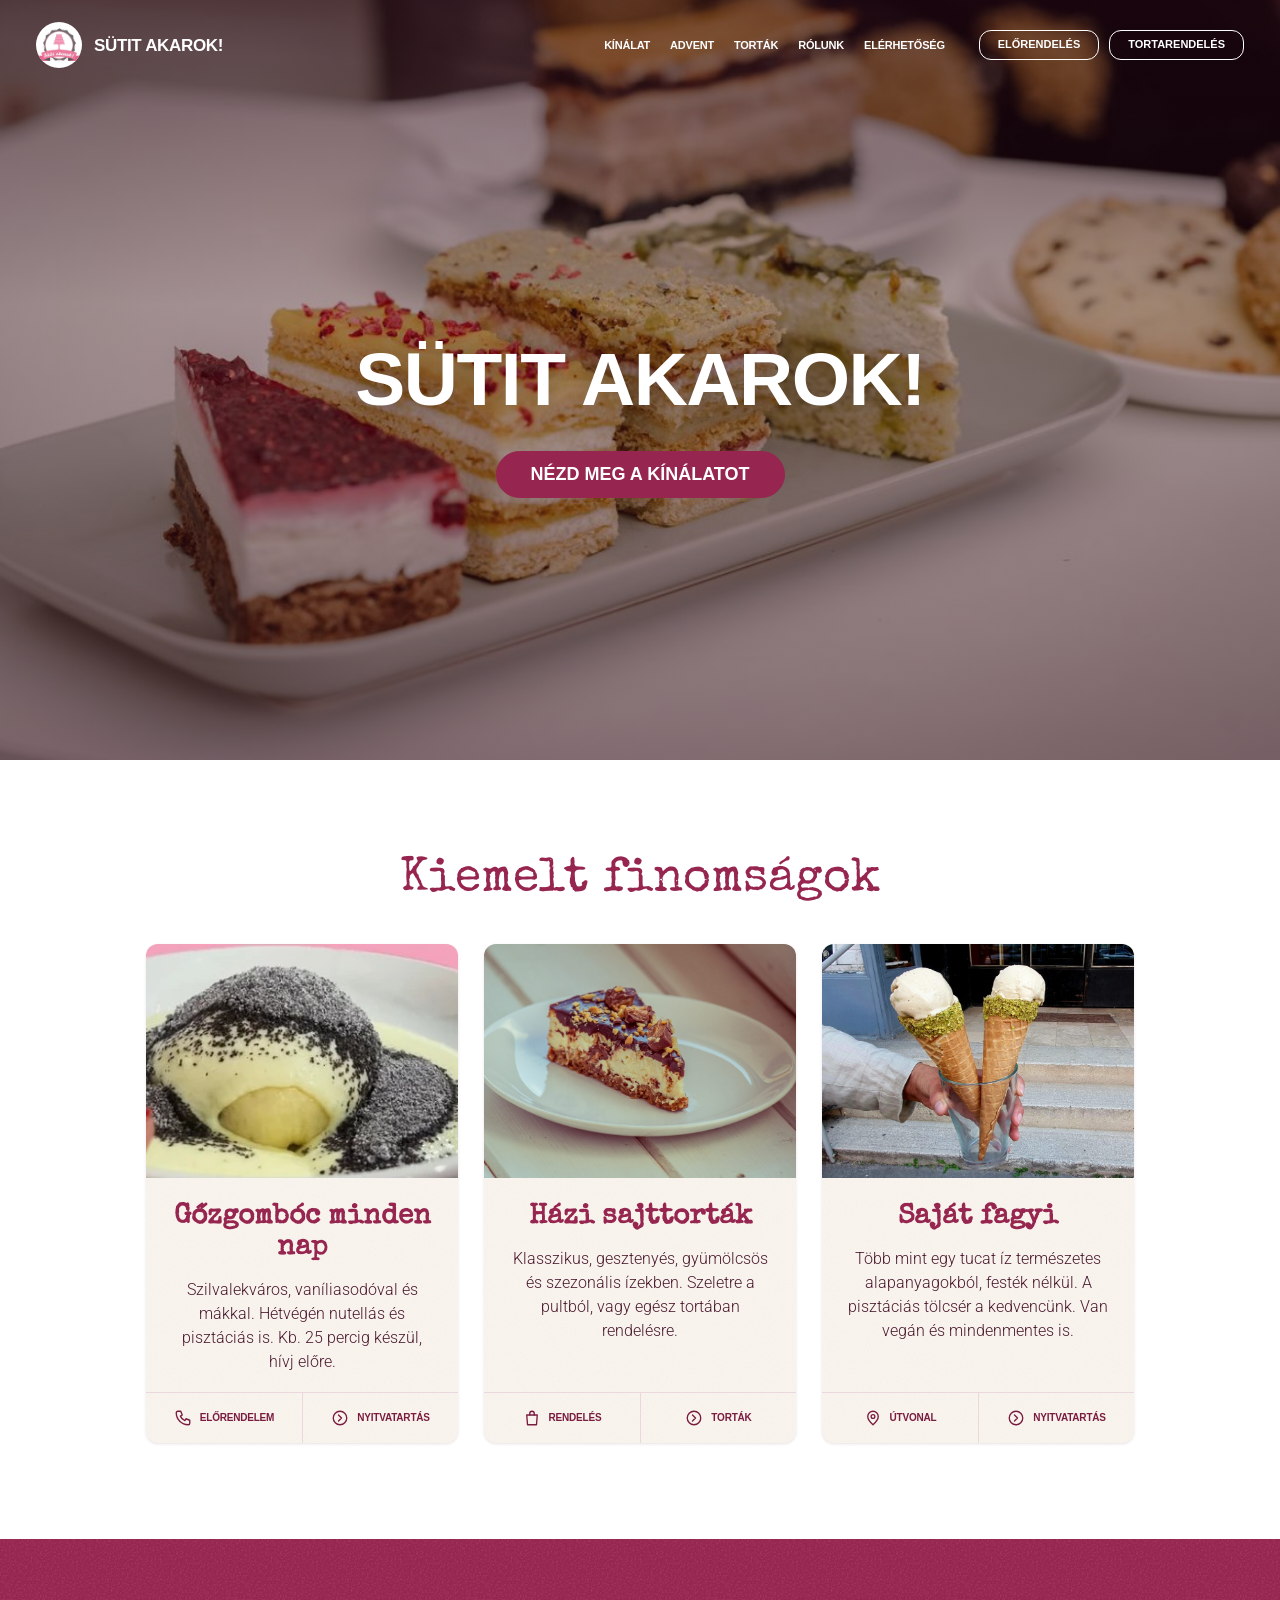
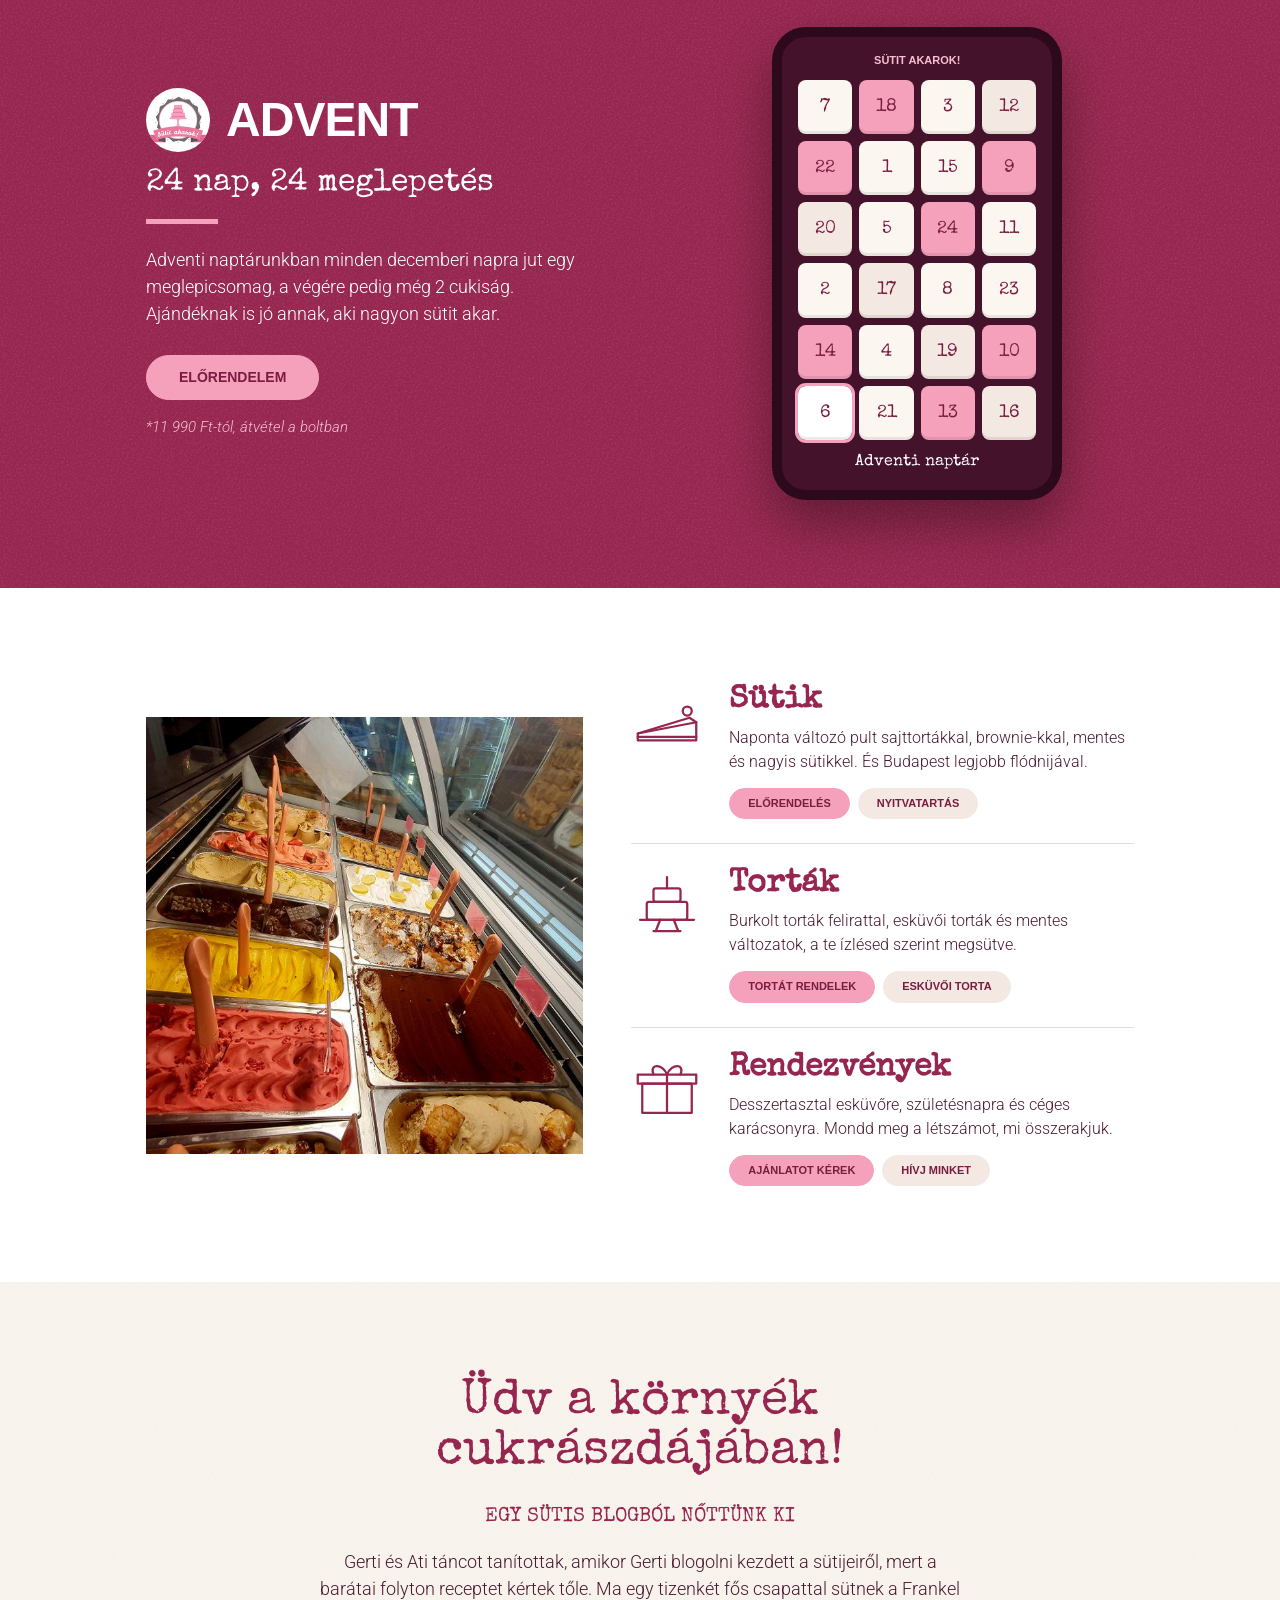
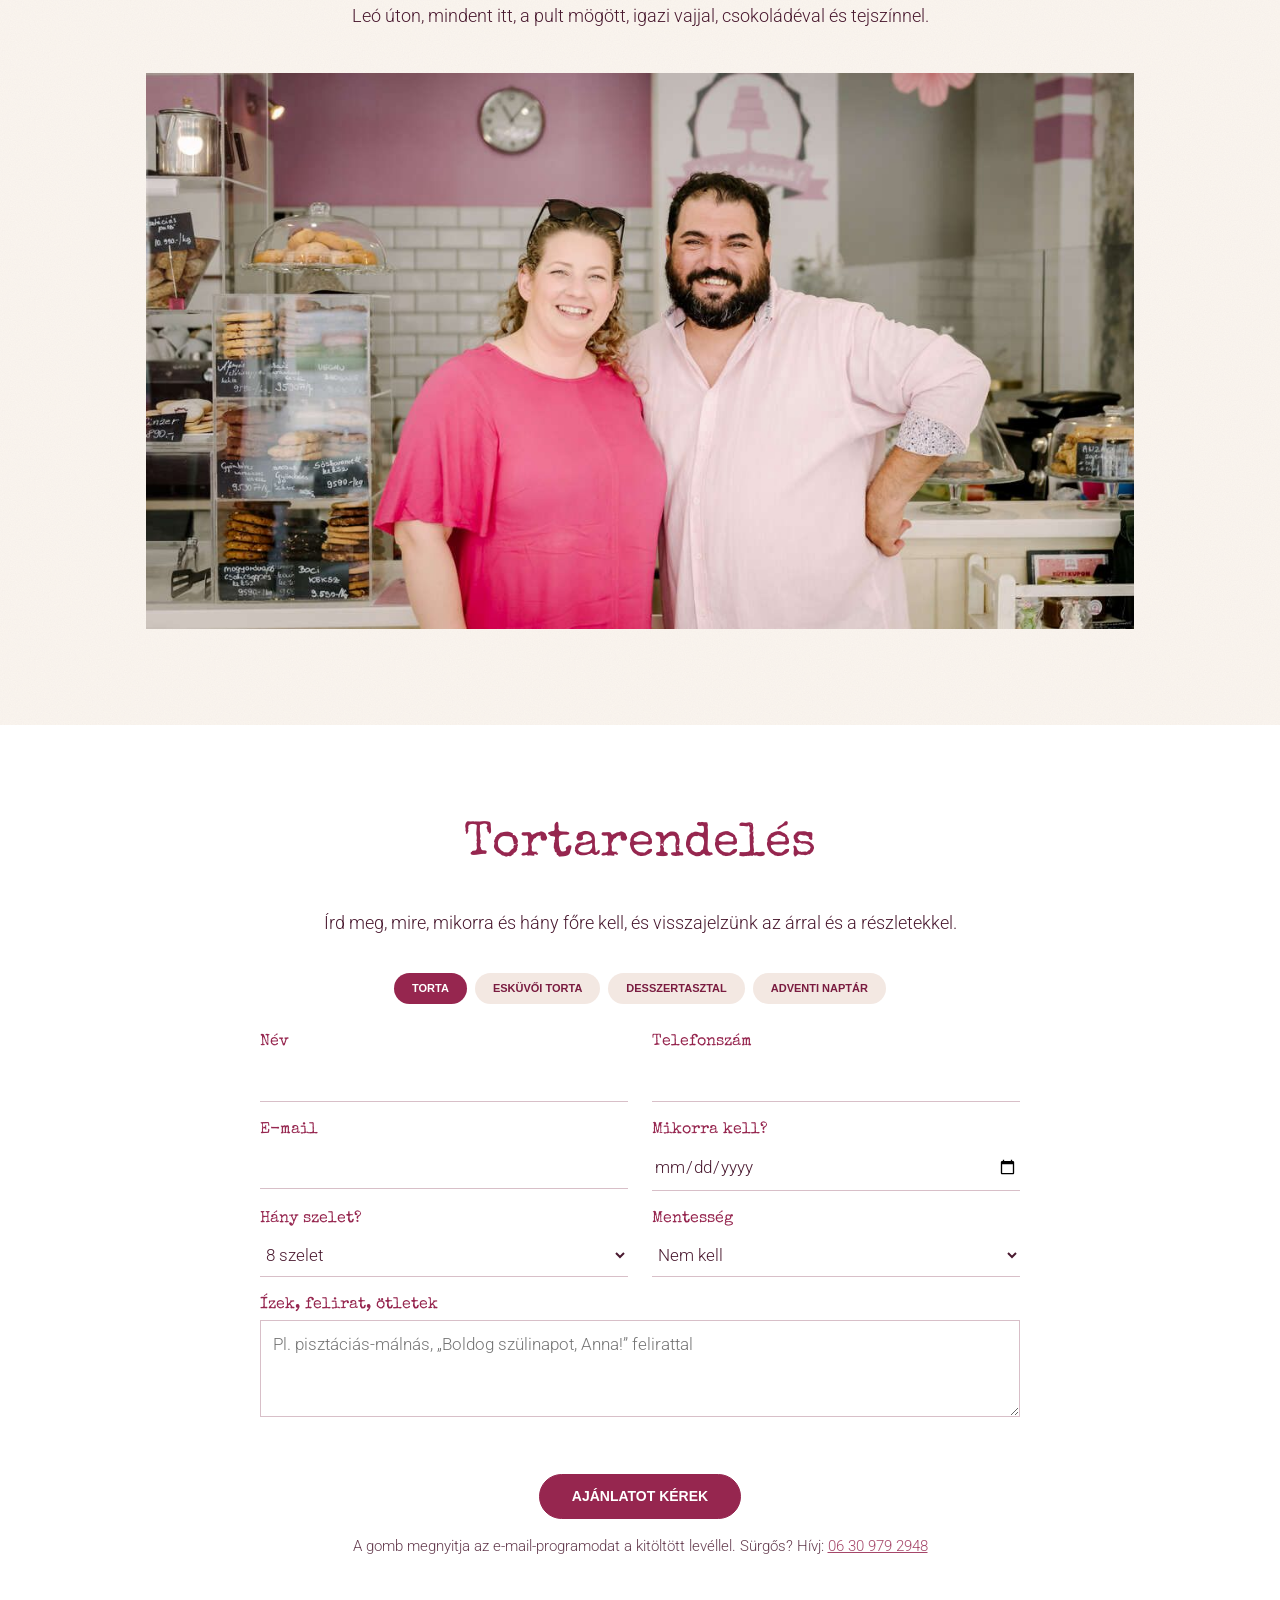
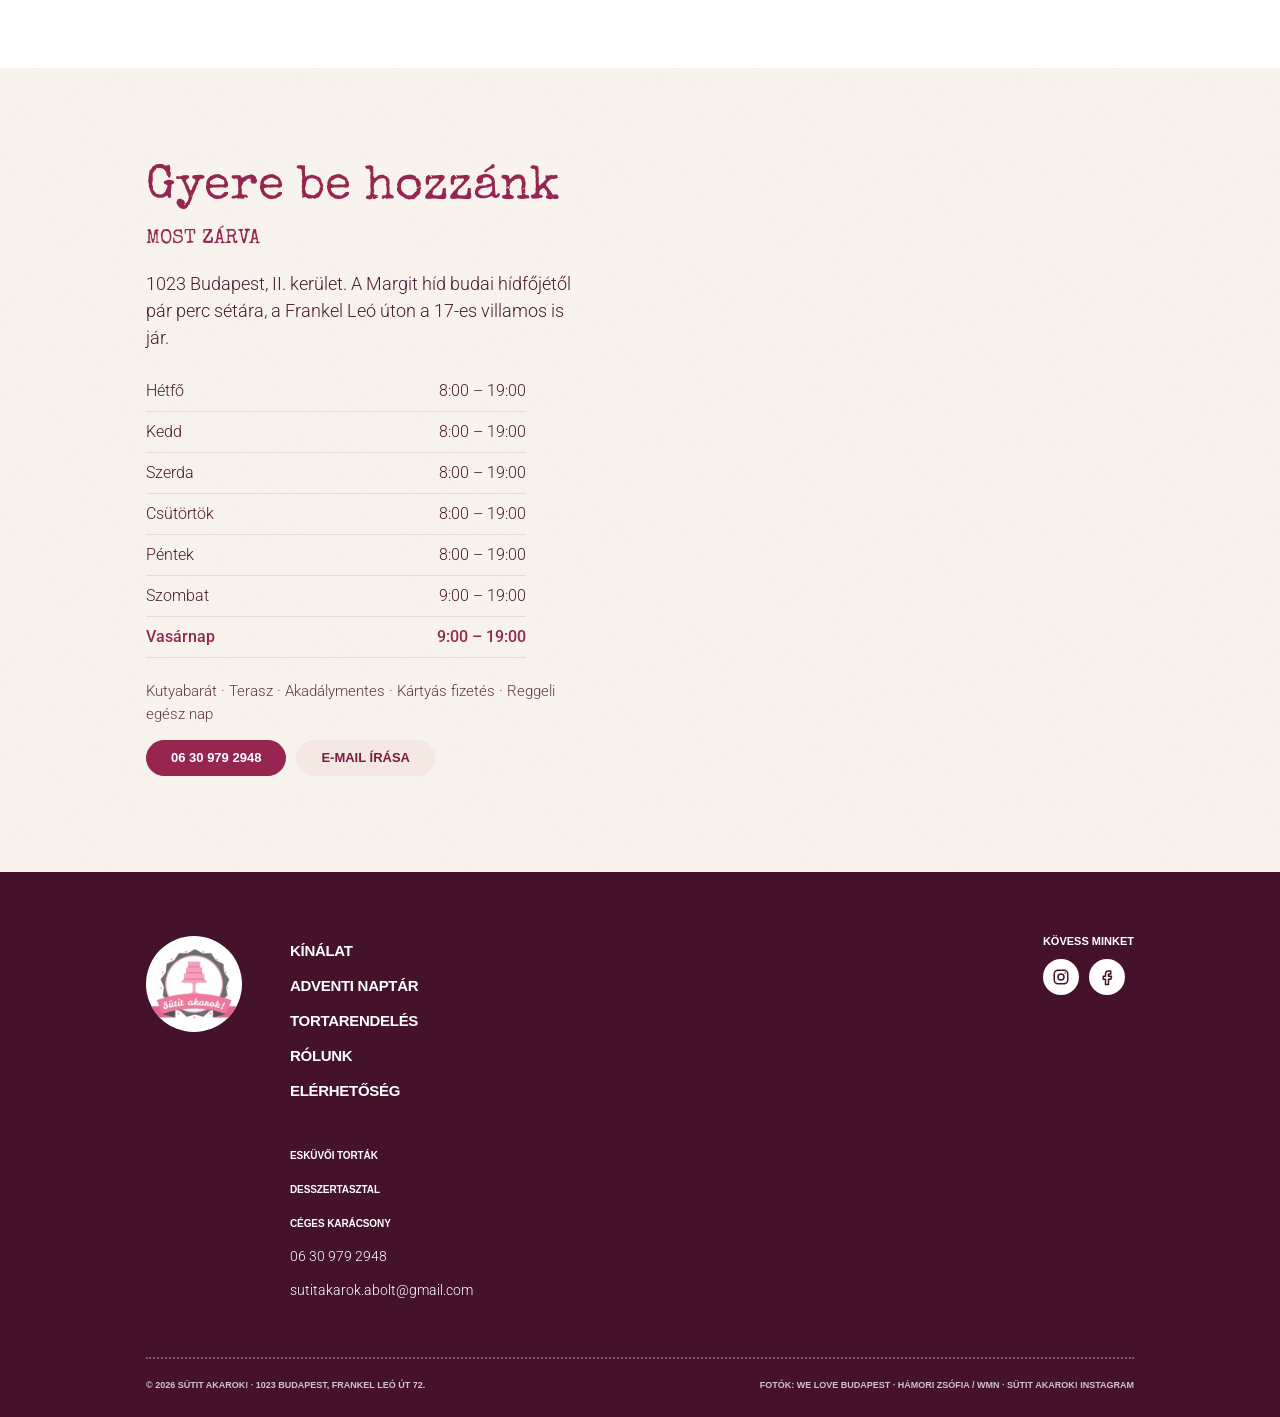
==== index.html @ f244bc08 "Sütit akarok! weboldal (statikus, egyoldalas) A parisbaguette.com felépítését követő oldal a Sütit a" ====
<!doctype html>
<html lang="hu">
<head>
  <meta charset="utf-8">
  <meta name="viewport" content="width=device-width, initial-scale=1">
  <title>Sütit akarok! – cukrászda és fagyizó a Frankel Leó úton</title>
  <meta name="description" content="Sajttorták, mentes sütik, brownietorták, gőzgombóc minden nap és Budapest legjobb flódnija. Cukrászda, fagyizó és tortarendelés Budapest II. kerületében, a Frankel Leó út 72. alatt.">
  <link rel="icon" href="img/logo-240.png">
  <link rel="preconnect" href="https://fonts.googleapis.com">
  <link rel="preconnect" href="https://fonts.gstatic.com" crossorigin>
  <!-- A referencia betűi: PB Signature Bold Display (zárt, ő/ű nélkül) → Syncopate Bold; Special Elite; Roboto 300 -->
  <link href="https://fonts.googleapis.com/css2?family=Roboto:wght@300;400;500&family=Special+Elite&family=Syncopate:wght@400;700&display=swap" rel="stylesheet">
  <link rel="stylesheet" href="styles.css">
  <script>document.documentElement.classList.add('js')</script>
</head>
<body>
  <a class="skip" href="#tartalom">Ugrás a tartalomra</a>

  <!-- FEJLÉC: átlátszó a hero fölött, görgetéskor rózsaszín -->
  <header class="hdr" id="hdr">
    <div class="hdr__in">
      <a class="hdr__brand" href="#" aria-label="Sütit akarok! – kezdőlap">
        <img src="img/logo-240.png" alt="" width="46" height="46">
        <span>Sütit akarok!</span>
      </a>
      <nav class="hdr__nav" id="nav" aria-label="Fő menü">
        <ul>
          <li><a href="#kinalat">Kínálat</a></li>
          <li><a href="#advent">Advent</a></li>
          <li><a href="#alkalmak">Torták</a></li>
          <li><a href="#rolunk">Rólunk</a></li>
          <li><a href="#info">Elérhetőség</a></li>
        </ul>
      </nav>
      <div class="hdr__cta">
        <a class="btn btn--hdr" href="tel:+36309792948">Előrendelés</a>
        <a class="btn btn--hdr" href="#rendeles">Tortarendelés</a>
      </div>
      <button class="hdr__burger" aria-expanded="false" aria-controls="nav" aria-label="Menü megnyitása">
        <span></span><span></span><span></span>
      </button>
    </div>
  </header>

  <main id="tartalom">
    <!-- HERO -->
    <section class="hero" aria-labelledby="hero-title">
      <img class="hero__img" src="img/foto/hero-sutik.jpg" alt="">
      <div class="hero__copy">
        <h1 id="hero-title">Sütit akarok!</h1>
        <a class="btn btn--rose btn--xl" href="#kinalat">Nézd meg a kínálatot</a>
      </div>
    </section>

    <!-- KIEMELT -->
    <section class="sec" id="kinalat" aria-labelledby="kiemelt-title">
      <div class="wrap">
        <h2 id="kiemelt-title" class="title reveal">Kiemelt finomságok</h2>
        <div class="cards">
          <article class="card reveal">
            <img src="img/ig/gozgomboc-makos.jpg" alt="Mákos gőzgombóc vaníliasodóban" loading="lazy">
            <div class="card__body">
              <h3>Gőzgombóc minden nap</h3>
              <p>Szilvalekváros, vaníliasodóval és mákkal. Hétvégén nutellás és pisztáciás is. Kb. 25 percig készül, hívj előre.</p>
            </div>
            <div class="card__act">
              <a href="tel:+36309792948"><svg viewBox="0 0 24 24" aria-hidden="true"><path d="M5 3h4l2 5-2.5 1.5a11 11 0 0 0 6 6L16 13l5 2v4a2 2 0 0 1-2 2A16 16 0 0 1 3 5a2 2 0 0 1 2-2"/></svg>Előrendelem</a>
              <a href="#info"><svg viewBox="0 0 24 24" aria-hidden="true"><circle cx="12" cy="12" r="9"/><path d="M10 8l4 4-4 4"/></svg>Nyitvatartás</a>
            </div>
          </article>
          <article class="card reveal">
            <img src="img/foto/sajttorta.jpg" alt="Csokoládés sajttorta szelet tányéron" loading="lazy">
            <div class="card__body">
              <h3>Házi sajttorták</h3>
              <p>Klasszikus, gesztenyés, gyümölcsös és szezonális ízekben. Szeletre a pultból, vagy egész tortában rendelésre.</p>
            </div>
            <div class="card__act">
              <a href="#rendeles" data-kind="Torta"><svg viewBox="0 0 24 24" aria-hidden="true"><path d="M5 8h14l-1 13H6L5 8z"/><path d="M9 8V6a3 3 0 0 1 6 0v2"/></svg>Rendelés</a>
              <a href="#alkalmak"><svg viewBox="0 0 24 24" aria-hidden="true"><circle cx="12" cy="12" r="9"/><path d="M10 8l4 4-4 4"/></svg>Torták</a>
            </div>
          </article>
          <article class="card reveal">
            <img src="img/foto/fagyi-pisztacia.jpg" alt="Két pisztáciás fagyi pisztáciával bevont tölcsérben" loading="lazy">
            <div class="card__body">
              <h3>Saját fagyi</h3>
              <p>Több mint egy tucat íz természetes alapanyagokból, festék nélkül. A pisztáciás tölcsér a kedvencünk. Van vegán és mindenmentes is.</p>
            </div>
            <div class="card__act">
              <a href="#info"><svg viewBox="0 0 24 24" aria-hidden="true"><path d="M12 21s-7-6.2-7-11a7 7 0 0 1 14 0c0 4.8-7 11-7 11z"/><circle cx="12" cy="10" r="2.5"/></svg>Útvonal</a>
              <a href="#info"><svg viewBox="0 0 24 24" aria-hidden="true"><circle cx="12" cy="12" r="9"/><path d="M10 8l4 4-4 4"/></svg>Nyitvatartás</a>
            </div>
          </article>
        </div>
      </div>
    </section>

    <!-- ADVENT SÁV (a referencia „Rewards” sávjának mintájára) -->
    <section class="band" id="advent" aria-labelledby="advent-title">
      <div class="wrap band__in">
        <div class="band__copy reveal">
          <div class="band__head">
            <img src="img/logo-240.png" alt="" width="64" height="64">
            <h2 id="advent-title">Advent</h2>
          </div>
          <p class="band__sub">24 nap, 24 meglepetés</p>
          <span class="band__bar" aria-hidden="true"></span>
          <p>Adventi naptárunkban minden decemberi napra jut egy meglepicsomag, a végére pedig még 2 cukiság. Ajándéknak is jó annak, aki nagyon sütit akar.</p>
          <a class="btn btn--pink btn--lg" href="#rendeles" data-kind="Adventi naptár">Előrendelem</a>
          <p class="band__fine">*11 990 Ft-tól, átvétel a boltban</p>
          <!-- TODO: rendelési határidő és pontos árak a partnertől -->
        </div>
        <div class="cal reveal" aria-hidden="true">
          <div class="cal__top">Sütit akarok!</div>
          <div class="cal__grid" id="cal-grid"></div>
          <div class="cal__foot">Adventi naptár</div>
        </div>
      </div>
    </section>

    <!-- KATEGÓRIÁK (fotó + 3 sor, a referencia „Bakery / Cakes / Catering” blokkja szerint) -->
    <section class="sec" id="alkalmak" aria-label="Kategóriák">
      <div class="wrap browse">
        <img class="browse__img reveal" src="img/foto/fagyipult.jpg" alt="A Sütit akarok! fagyispultja színes fagyikkal" loading="lazy">
        <div class="browse__list">
          <article class="row reveal">
            <svg class="row__ico" viewBox="0 0 64 64" aria-hidden="true"><path d="M6 44 L52 30 L58 34 L58 50 L6 50 Z"/><path d="M6 44 L58 34"/><path d="M6 47 H58"/><circle cx="50" cy="24" r="4"/></svg>
            <div>
              <h3>Sütik</h3>
              <p>Naponta változó pult sajttortákkal, brownie-kkal, mentes és nagyis sütikkel. És Budapest legjobb flódnijával.</p>
              <div class="row__btns">
                <a class="btn btn--pink btn--sm" href="tel:+36309792948">Előrendelés</a>
                <a class="btn btn--cream btn--sm" href="#info">Nyitvatartás</a>
              </div>
            </div>
          </article>
          <article class="row reveal">
            <svg class="row__ico" viewBox="0 0 64 64" aria-hidden="true"><rect x="14" y="30" width="36" height="16" rx="2"/><rect x="20" y="18" width="24" height="12" rx="2"/><path d="M32 8 v10"/><path d="M8 46 H56"/><path d="M26 46 L22 56 M38 46 L42 56 M20 56 H44"/></svg>
            <div>
              <h3>Torták</h3>
              <p>Burkolt torták felirattal, esküvői torták és mentes változatok, a te ízlésed szerint megsütve.</p>
              <div class="row__btns">
                <a class="btn btn--pink btn--sm" href="#rendeles" data-kind="Torta">Tortát rendelek</a>
                <a class="btn btn--cream btn--sm" href="#rendeles" data-kind="Esküvői torta">Esküvői torta</a>
              </div>
            </div>
          </article>
          <article class="row reveal">
            <svg class="row__ico" viewBox="0 0 64 64" aria-hidden="true"><path d="M10 28 H54 V54 H10 Z"/><path d="M6 20 H58 V28 H6 Z"/><path d="M32 20 V54"/><path d="M32 20 c-4-10-16-10-12 0 M32 20 c4-10 16-10 12 0"/></svg>
            <div>
              <h3>Rendezvények</h3>
              <p>Desszertasztal esküvőre, születésnapra és céges karácsonyra. Mondd meg a létszámot, mi összerakjuk.</p>
              <div class="row__btns">
                <a class="btn btn--pink btn--sm" href="#rendeles" data-kind="Desszertasztal">Ajánlatot kérek</a>
                <a class="btn btn--cream btn--sm" href="tel:+36309792948">Hívj minket</a>
              </div>
            </div>
          </article>
        </div>
      </div>
    </section>

    <!-- ÜDVÖZLŐ -->
    <section class="sec sec--paper" id="rolunk" aria-labelledby="rolunk-title">
      <div class="wrap center reveal">
        <h2 id="rolunk-title" class="title title--xl">Üdv a környék<br>cukrászdájában!</h2>
        <p class="sub">Egy sütis blogból nőttünk ki</p>
        <p class="lead">Gerti és Ati táncot tanítottak, amikor Gerti blogolni kezdett a sütijeiről, mert a barátai folyton receptet kértek tőle. Ma egy tizenkét fős csapattal sütnek a Frankel Leó úton, mindent itt, a pult mögött, igazi vajjal, csokoládéval és tejszínnel.</p>
      </div>
      <div class="wrap reveal">
        <img class="welcome__img" src="img/foto/gerti-ati-bolt.jpg" alt="Gerti és Ati a Sütit akarok! pultja előtt" loading="lazy">
      </div>
    </section>

    <!-- TORTARENDELÉS -->
    <section class="sec" id="rendeles" aria-labelledby="rendeles-title">
      <div class="wrap wrap--form">
        <div class="center reveal">
          <h2 id="rendeles-title" class="title">Tortarendelés</h2>
          <p class="lead">Írd meg, mire, mikorra és hány főre kell, és visszajelzünk az árral és a részletekkel.</p>
        </div>
        <form class="form reveal" id="order-form" novalidate>
          <fieldset class="kind">
            <legend class="sr">Mit szeretnél rendelni?</legend>
            <label><input type="radio" name="tipus" value="Torta" checked><span>Torta</span></label>
            <label><input type="radio" name="tipus" value="Esküvői torta"><span>Esküvői torta</span></label>
            <label><input type="radio" name="tipus" value="Desszertasztal"><span>Desszertasztal</span></label>
            <label><input type="radio" name="tipus" value="Adventi naptár"><span>Adventi naptár</span></label>
          </fieldset>
          <div class="grid2">
            <label class="field"><span>Név</span><input name="nev" autocomplete="name" required></label>
            <label class="field"><span>Telefonszám</span><input name="telefon" type="tel" autocomplete="tel" required></label>
            <label class="field"><span>E-mail</span><input name="email" type="email" autocomplete="email"></label>
            <label class="field"><span>Mikorra kell?</span><input name="datum" type="date" id="f-date" required></label>
            <label class="field"><span id="f-qty-label">Mennyiség</span><select name="mennyiseg" id="f-qty"></select></label>
            <label class="field"><span>Mentesség</span>
              <select name="mentes"><option>Nem kell</option><option>Gluténmentes</option><option>Laktózmentes</option><option>Vegán</option><option>Cukormentes</option></select>
            </label>
          </div>
          <label class="field"><span>Ízek, felirat, ötletek</span><textarea name="uzenet" rows="3" placeholder="Pl. pisztáciás-málnás, „Boldog szülinapot, Anna!” felirattal"></textarea></label>
          <p class="form__err" id="form-err" role="alert"></p>
          <div class="center">
            <button class="btn btn--rose btn--lg" type="submit">Ajánlatot kérek</button>
            <p class="fine">A gomb megnyitja az e-mail-programodat a kitöltött levéllel. Sürgős? Hívj: <a href="tel:+36309792948">06 30 979 2948</a></p>
          </div>
          <!-- TODO: backend/űrlapszolgáltatás; rendelési határidő (most 3 nap) egyeztetése -->
        </form>
      </div>
    </section>

    <!-- ELÉRHETŐSÉG -->
    <section class="sec sec--paper" id="info" aria-labelledby="info-title">
      <div class="wrap info">
        <div class="reveal">
          <h2 id="info-title" class="title title--left">Gyere be hozzánk</h2>
          <p class="sub sub--left" id="open-now">Frankel Leó út 72.</p>
          <p>1023 Budapest, II. kerület. A Margit híd budai hídfőjétől pár perc sétára, a Frankel Leó úton a 17-es villamos is jár.</p>
          <table class="hours" id="hours" aria-label="Nyitvatartás"></table>
          <!-- TODO: nyitvatartás egyeztetése a partnerrel -->
          <p class="tags">Kutyabarát · Terasz · Akadálymentes · Kártyás fizetés · Reggeli egész nap</p>
          <div class="info__btns">
            <a class="btn btn--rose" href="tel:+36309792948">06 30 979 2948</a>
            <a class="btn btn--cream" href="mailto:sutitakarok.abolt@gmail.com">E-mail írása</a>
          </div>
        </div>
        <div class="map reveal">
          <iframe title="Térkép: Sütit akarok!, 1023 Budapest, Frankel Leó út 72." loading="lazy" referrerpolicy="no-referrer-when-downgrade"
            src="https://maps.google.com/maps?q=Budapest%2C%20Frankel%20Le%C3%B3%20%C3%BAt%2072&z=16&output=embed"></iframe>
        </div>
      </div>
    </section>
  </main>

  <!-- LÁBLÉC -->
  <footer class="ftr">
    <div class="wrap ftr__in">
      <a class="ftr__logo" href="#" aria-label="Vissza az oldal tetejére"><img src="img/logo-240.png" alt="" width="96" height="96"></a>
      <div class="ftr__cols">
        <ul class="ftr__main">
          <li><a href="#kinalat">Kínálat</a></li>
          <li><a href="#advent">Adventi naptár</a></li>
          <li><a href="#rendeles">Tortarendelés</a></li>
          <li><a href="#rolunk">Rólunk</a></li>
          <li><a href="#info">Elérhetőség</a></li>
        </ul>
        <ul class="ftr__small">
          <li><a href="#alkalmak">Esküvői torták</a></li>
          <li><a href="#alkalmak">Desszertasztal</a></li>
          <li><a href="#alkalmak">Céges karácsony</a></li>
          <li><a href="tel:+36309792948">06 30 979 2948</a></li>
          <li><a href="mailto:sutitakarok.abolt@gmail.com">sutitakarok.abolt@gmail.com</a></li>
        </ul>
      </div>
      <div class="ftr__social">
        <p>Kövess minket</p>
        <a href="https://www.instagram.com/sutitakarok/" target="_blank" rel="noopener" aria-label="Instagram">
          <svg viewBox="0 0 24 24" aria-hidden="true"><rect x="3" y="3" width="18" height="18" rx="5"/><circle cx="12" cy="12" r="4"/><circle cx="17.5" cy="6.5" r="1" class="dot"/></svg>
        </a>
        <a href="https://www.facebook.com/sutitakarokblog/" target="_blank" rel="noopener" aria-label="Facebook">
          <svg viewBox="0 0 24 24" aria-hidden="true"><path d="M14 8h3V4h-3a4 4 0 0 0-4 4v3H7v4h3v7h4v-7h3l1-4h-4V8z"/></svg>
        </a>
      </div>
    </div>
    <div class="wrap ftr__legal">
      <p>© <span id="year"></span> Sütit akarok! · 1023 Budapest, Frankel Leó út 72.</p>
      <p>Fotók: We Love Budapest · Hámori Zsófia / WMN · Sütit akarok! Instagram</p>
      <!-- TODO: a sajtófotók (We Love Budapest, WMN) használatához engedély kell, vagy cseréljük a bolt saját fotóira -->
    </div>
  </footer>

  <script src="app.js"></script>
</body>
</html>
---- styles.css ----
/* Sütit akarok! – v3, a parisbaguette.com felépítésére és betűire hangolva.
   Betűk: Syncopate Bold (a PB Signature Bold Display szabad megfelelője, van ő/ű),
          Special Elite (a referencia írógépes címbetűje), Roboto 300 (szövegtörzs).
   Színek: a referencia sötétkékje helyett málnarózsa, a sárga gombjai helyett logó-rózsaszín. */
:root {
  --rose: #96264f;      /* szerkezeti szín (PB: #001871) */
  --rose-d: #7a1c40;
  --wine: #45122c;      /* lábléc (PB: #0E1144) */
  --pink: #f5a1bb;      /* fő gomb (PB: sárga #FFC600) */
  --pink-l: #f9bfd0;
  --cream: #f3e8e2;     /* másodlagos gomb (PB: #EFE7E0) */
  --paper: #fbf6f0;     /* papír háttér (PB: #FFFAF3) */
  --ink: #4a1a30;       /* szöveg (PB: a sötétkék szöveg) */
  --line: #ead8de;
  --white: #fff;

  --f-disp: "Syncopate", "Arial Black", sans-serif;
  --f-type: "Special Elite", "Courier New", monospace;
  --f-body: "Roboto", "Helvetica Neue", Arial, sans-serif;

  --wrap: 988px;        /* a referencia tartalomszélessége */

  /* papír- és „grunge” textúra SVG-zajból */
  --tex-paper: url("data:image/svg+xml,%3Csvg xmlns='http://www.w3.org/2000/svg' width='180' height='180'%3E%3Cfilter id='n'%3E%3CfeTurbulence type='fractalNoise' baseFrequency='.85' numOctaves='2' stitchTiles='stitch'/%3E%3CfeColorMatrix values='0 0 0 0 .42 0 0 0 0 .32 0 0 0 0 .25 0 0 0 .07 0'/%3E%3C/filter%3E%3Crect width='100%25' height='100%25' filter='url(%23n)'/%3E%3C/svg%3E");
  --tex-grunge: url("data:image/svg+xml,%3Csvg xmlns='http://www.w3.org/2000/svg' width='240' height='240'%3E%3Cfilter id='g'%3E%3CfeTurbulence type='fractalNoise' baseFrequency='.55' numOctaves='3' stitchTiles='stitch'/%3E%3CfeColorMatrix values='0 0 0 0 1 0 0 0 0 1 0 0 0 0 1 0 0 0 -2.2 1.25'/%3E%3C/filter%3E%3Crect width='100%25' height='100%25' filter='url(%23g)' opacity='.09'/%3E%3C/svg%3E");
}

*, *::before, *::after { box-sizing: border-box; }
html { scroll-behavior: smooth; scroll-padding-top: 72px; }
body { margin: 0; background: var(--white); color: var(--ink); font: 300 18px/1.5 var(--f-body); -webkit-font-smoothing: antialiased; }
img { display: block; max-width: 100%; }
a { color: var(--rose); }
h1, h2, h3 { margin: 0; font-weight: 400; }
p { margin: 0 0 1em; }
:focus-visible { outline: 3px solid var(--pink); outline-offset: 3px; }
.sr { position: absolute; width: 1px; height: 1px; overflow: hidden; clip: rect(0 0 0 0); white-space: nowrap; }
.skip { position: absolute; left: -999px; top: 8px; z-index: 99; background: var(--rose); color: #fff; padding: 8px 14px; }
.skip:focus { left: 8px; }
.wrap { width: min(100% - 32px, var(--wrap)); margin-inline: auto; }
.wrap--form { max-width: 760px; }
.center { text-align: center; }

/* ---------- Gombok: kerek, Syncopate, 25px sugár ---------- */
.btn {
  display: inline-flex; align-items: center; justify-content: center; gap: 8px;
  font: 700 13px/1.2 var(--f-disp); text-transform: uppercase; letter-spacing: 0;
  text-decoration: none; text-align: center;
  padding: 9px 24px; border-radius: 25px; border: 1px solid transparent; cursor: pointer;
  transition: background-color .2s ease, color .2s ease, border-color .2s ease;
}
.btn--sm { font-size: 11px; padding: 8px 18px; }
.btn--lg { font-size: 14px; padding: 13px 32px; }
.btn--xl { font-size: 18px; padding: 12px 34px; }
.btn--rose { background: var(--rose); color: var(--white); border-color: var(--rose); }
.btn--rose:hover { background: var(--rose-d); border-color: var(--rose-d); }
.btn--pink { background: var(--pink); color: var(--rose-d); border-color: var(--pink); }
.btn--pink:hover { background: var(--pink-l); }
.btn--cream { background: var(--cream); color: var(--rose-d); border-color: var(--cream); }
.btn--cream:hover { background: #ead9d0; }
/* fejléc-gomb: fehér körvonal a fotó fölött, rózsaszín kitöltés görgetés után */
.btn--hdr { font-size: 11px; padding: 7px 18px; border-radius: 12px; color: var(--white); border-color: var(--white); background: transparent; }
.btn--hdr:hover { background: rgb(255 255 255 / .15); }
.hdr.is-solid .btn--hdr { background: var(--pink); border-color: var(--pink); color: var(--rose-d); }

/* ---------- Címek ---------- */
.title { font: 400 48px/1 var(--f-type); color: var(--rose); text-align: center; margin-bottom: 40px; }
.title--xl { font-size: 50px; margin-bottom: 26px; }
.title--left { text-align: left; margin-bottom: 14px; }
.sub { font: 400 20px/1.3 var(--f-type); text-transform: uppercase; color: var(--rose); margin-bottom: 18px; }
.sub--left { text-align: left; }
.lead { max-width: 640px; margin-inline: auto; }
.fine { font-size: 15px; margin-top: 16px; opacity: .85; }

/* ---------- Fejléc ---------- */
.hdr { position: fixed; inset: 0 0 auto; z-index: 30; padding: 22px 0; transition: background-color .3s ease, padding .3s ease, box-shadow .3s ease; }
.hdr.is-solid, .hdr.is-open { background: var(--rose); padding: 12px 0; box-shadow: 0 2px 12px rgb(0 0 0 / .18); }
.hdr__in { display: flex; align-items: center; gap: 24px; padding: 0 clamp(16px, 3vw, 36px); }
.hdr__brand { display: flex; align-items: center; gap: 12px; color: var(--white); text-decoration: none; flex-shrink: 0; }
.hdr__brand img { width: 46px; height: 46px; border-radius: 50%; background: #fff; }
.hdr__brand span { font: 700 17px/1 var(--f-disp); text-transform: uppercase; letter-spacing: -0.02em; }
.hdr__nav { margin-left: auto; }
.hdr__nav ul { display: flex; list-style: none; margin: 0; padding: 0; }
.hdr__nav a { display: block; padding: 6px 10px; font: 700 11px/1 var(--f-disp); text-transform: uppercase; letter-spacing: -0.02em; color: var(--white); text-decoration: none; }
.hdr__nav a:hover { color: var(--pink-l); }
.hdr__cta { display: flex; gap: 10px; }
.hdr__burger { display: none; width: 44px; height: 44px; margin-left: auto; padding: 10px; background: none; border: 0; cursor: pointer; }
.hdr__burger span { display: block; height: 3px; margin: 5px 0; border-radius: 2px; background: var(--white); transition: transform .2s ease, opacity .2s ease; }
.hdr.is-open .hdr__burger span:nth-child(1) { transform: translateY(8px) rotate(45deg); }
.hdr.is-open .hdr__burger span:nth-child(2) { opacity: 0; }
.hdr.is-open .hdr__burger span:nth-child(3) { transform: translateY(-8px) rotate(-45deg); }

/* ---------- Hero ---------- */
.hero { position: relative; height: min(100vh, 760px); min-height: 520px; overflow: hidden; background: var(--wine); }
.hero__img { position: absolute; inset: 0; width: 100%; height: 100%; object-fit: cover; }
.hero::after { content: ""; position: absolute; inset: 0; background: linear-gradient(180deg, rgb(40 8 22 / .6), rgb(40 8 22 / .38) 40%, rgb(40 8 22 / .55)); }
.hero__copy { position: relative; z-index: 1; height: 100%; display: flex; flex-direction: column; align-items: center; justify-content: center; gap: 34px; padding: 80px 16px 0; text-align: center; }
.hero h1 { font: 700 clamp(34px, 6.4vw, 75px)/1 var(--f-disp); text-transform: uppercase; letter-spacing: -0.02em; color: var(--white); text-shadow: 0 2px 24px rgb(0 0 0 / .3); }

/* ---------- Szekciók ---------- */
.sec { padding: 96px 0; }
.sec--paper { background: var(--paper) var(--tex-paper); }

/* Kiemelt kártyák */
.cards { display: grid; grid-template-columns: repeat(3, 1fr); gap: 26px; }
.card { display: flex; flex-direction: column; border-radius: 12px; overflow: hidden; background: var(--paper) var(--tex-paper); box-shadow: 0 1px 3px rgb(74 26 48 / .12); }
.card > img { width: 100%; aspect-ratio: 4 / 3; object-fit: cover; }
.card__body { flex: 1; padding: 24px 22px 18px; text-align: center; }
.card__body h3 { font: 600 28px/1.1 var(--f-type); color: var(--rose); margin-bottom: 14px; }
.card__body p { font-size: 16px; margin: 0; }
.card__act { display: grid; grid-template-columns: 1fr 1fr; border-top: 1px solid var(--line); }
.card__act a {
  display: flex; align-items: center; justify-content: center; gap: 8px;
  padding: 16px 8px; font: 700 10px/1 var(--f-disp); text-transform: uppercase; letter-spacing: -0.02em;
  color: var(--rose-d); text-decoration: none; transition: background-color .2s ease;
}
.card__act a + a { border-left: 1px solid var(--line); }
.card__act a:hover { background: rgb(245 161 187 / .25); }
.card__act svg { width: 18px; height: 18px; flex-shrink: 0; fill: none; stroke: currentColor; stroke-width: 1.8; stroke-linecap: round; stroke-linejoin: round; }

/* Advent sáv (a „Rewards” sáv megfelelője) */
.band { background: var(--rose) var(--tex-grunge); color: var(--white); padding: 88px 0; overflow: hidden; }
.band__in { display: grid; grid-template-columns: 1.15fr 1fr; gap: 56px; align-items: center; }
.band__head { display: flex; align-items: center; gap: 16px; margin-bottom: 14px; }
.band__head img { width: 64px; height: 64px; border-radius: 50%; background: #fff; }
.band h2 { font: 700 48px/1 var(--f-disp); text-transform: uppercase; letter-spacing: -0.02em; }
.band__sub { font: 400 32px/1.15 var(--f-type); margin-bottom: 16px; }
.band__bar { display: block; width: 72px; height: 5px; background: var(--pink); margin-bottom: 22px; }
.band__copy > p:not(.band__sub):not(.band__fine) { max-width: 440px; margin-bottom: 28px; }
.band__fine { font-style: italic; font-size: 15px; color: var(--pink-l); margin: 16px 0 0; }

.cal { justify-self: center; width: min(100%, 290px); background: var(--wine); border: 10px solid #2c0a1b; border-radius: 34px; padding: 18px 16px 20px; box-shadow: 0 24px 50px rgb(0 0 0 / .35); transform: rotate(2deg); }
.cal__top, .cal__foot { font: 700 11px/1 var(--f-disp); text-transform: uppercase; text-align: center; color: var(--pink-l); }
.cal__top { margin-bottom: 14px; }
.cal__foot { margin-top: 14px; font: 400 16px/1 var(--f-type); text-transform: none; color: var(--white); }
.cal__grid { display: grid; grid-template-columns: repeat(4, 1fr); gap: 7px; }
.cal__grid span {
  aspect-ratio: 1; display: grid; place-items: center; border-radius: 8px;
  font: 400 18px/1 var(--f-type); color: var(--rose-d); background: var(--paper);
  box-shadow: inset 0 -3px 0 rgb(0 0 0 / .08);
}
.cal__grid span:nth-child(3n+2) { background: var(--pink); }
.cal__grid span:nth-child(5n+4) { background: var(--cream); }
.cal__grid span.is-today { background: var(--white); outline: 3px solid var(--pink); }

/* Kategóriák: fotó + 3 sor */
.browse { display: grid; grid-template-columns: 1fr 1.15fr; gap: 48px; align-items: center; }
.browse__img { width: 100%; aspect-ratio: 1; object-fit: cover; }
.row { display: grid; grid-template-columns: 78px 1fr; gap: 20px; padding: 24px 0; }
.row + .row { border-top: 1px solid var(--line); }
.row:first-child { padding-top: 0; }
.row:last-child { padding-bottom: 0; }
.row__ico { width: 72px; height: 72px; fill: none; stroke: var(--rose); stroke-width: 2; stroke-linecap: round; stroke-linejoin: round; }
.row h3 { font: 600 32px/1.05 var(--f-type); color: var(--rose); margin-bottom: 8px; }
.row p { font-size: 16px; margin-bottom: 14px; }
.row__btns { display: flex; flex-wrap: wrap; gap: 8px; }

/* Üdvözlő */
.welcome__img { width: 100%; margin-top: 44px; }

/* Űrlap */
.form { margin-top: 36px; }
.kind { border: 0; padding: 0; margin: 0 0 28px; display: flex; flex-wrap: wrap; justify-content: center; gap: 8px; }
.kind label { cursor: pointer; }
.kind input { position: absolute; opacity: 0; pointer-events: none; }
.kind span { display: inline-block; padding: 9px 18px; border-radius: 25px; background: var(--cream); color: var(--rose-d); font: 700 11px/1.2 var(--f-disp); text-transform: uppercase; }
.kind input:checked + span { background: var(--rose); color: var(--white); }
.kind input:focus-visible + span { outline: 3px solid var(--pink); outline-offset: 2px; }
.grid2 { display: grid; grid-template-columns: 1fr 1fr; gap: 0 24px; }
.field { display: flex; flex-direction: column; gap: 4px; margin-bottom: 18px; font: 400 16px/1.3 var(--f-type); color: var(--rose); }
.field input, .field select, .field textarea {
  font: 300 17px/1.4 var(--f-body); color: var(--ink); width: 100%;
  padding: 10px 2px; border: 0; border-bottom: 1px solid #d8bfc8; border-radius: 0; background: transparent;
}
.field textarea { border: 1px solid #d8bfc8; padding: 12px; resize: vertical; }
.field input:focus, .field select:focus, .field textarea:focus { outline: none; border-color: var(--rose); }
.field .is-invalid { border-color: var(--rose); background: #fff3f6; }
.form__err { color: var(--rose); text-align: center; min-height: 1.4em; font-size: 16px; }
.form__ok { text-align: center; background: var(--paper); padding: 14px 18px; margin-top: 18px; }

/* Elérhetőség */
.info { display: grid; grid-template-columns: 1fr 1.1fr; gap: 56px; align-items: start; }
.hours { border-collapse: collapse; width: 100%; max-width: 380px; margin: 20px 0 22px; font-size: 16px; }
.hours td { padding: 8px 0; border-bottom: 1px solid var(--line); }
.hours td:last-child { text-align: right; font-variant-numeric: tabular-nums; }
.hours tr.is-today td { color: var(--rose); font-weight: 500; }
.tags { font-size: 15px; opacity: .85; }
.info__btns { display: flex; flex-wrap: wrap; gap: 10px; margin-top: 8px; }
.map iframe { width: 100%; aspect-ratio: 4 / 3.4; border: 0; display: block; border-radius: 12px; }

/* Lábléc */
.ftr { background: var(--wine); color: var(--white); padding: 64px 0 0; }
.ftr__in { display: grid; grid-template-columns: auto 1fr auto; gap: 48px; align-items: start; }
.ftr__logo img { width: 96px; height: 96px; border-radius: 50%; background: #fff; }
.ftr__cols { display: grid; gap: 28px; }
.ftr ul { list-style: none; margin: 0; padding: 0; }
.ftr a { color: var(--white); text-decoration: none; }
.ftr a:hover { color: var(--pink-l); }
.ftr__main li { margin-bottom: 8px; }
.ftr__main a { font: 700 15px/1.2 var(--f-disp); text-transform: uppercase; letter-spacing: -0.02em; }
.ftr__small li { margin-bottom: 7px; }
.ftr__small a { font: 700 10px/1.2 var(--f-disp); text-transform: uppercase; letter-spacing: -0.01em; }
.ftr__small li:nth-last-child(-n+2) a { font: 300 14px/1.3 var(--f-body); text-transform: none; letter-spacing: 0; }
.ftr__social p { font: 700 11px/1 var(--f-disp); text-transform: uppercase; margin-bottom: 12px; }
.ftr__social a { display: inline-flex; width: 36px; height: 36px; border-radius: 50%; background: var(--white); align-items: center; justify-content: center; margin-right: 6px; }
.ftr__social a:hover { background: var(--pink); }
.ftr__social svg { width: 18px; height: 18px; fill: none; stroke: var(--wine); stroke-width: 2; stroke-linecap: round; stroke-linejoin: round; }
.ftr__social svg .dot { fill: var(--wine); stroke: none; }
.ftr__legal { display: flex; flex-wrap: wrap; justify-content: space-between; gap: 6px 24px; margin-top: 48px; padding: 20px 0 26px; border-top: 2px dotted rgb(255 255 255 / .3); }
.ftr__legal p { margin: 0; font: 700 9px/1.4 var(--f-disp); text-transform: uppercase; color: rgb(255 255 255 / .75); }

/* Beúszás görgetéskor */
.js .reveal { opacity: 0; transform: translateY(20px); transition: opacity .7s ease, transform .7s ease; }
.js .reveal.is-in { opacity: 1; transform: none; }

/* ---------- Reszponzív ---------- */
@media (max-width: 1180px) { .hdr__cta { display: none; } }
@media (max-width: 920px) {
  .hdr__burger { display: block; }
  .hdr__nav { display: none; position: absolute; top: 100%; left: 0; right: 0; margin: 0; padding: 6px 0 22px; background: var(--rose); }
  .hdr.is-open .hdr__nav { display: block; }
  .hdr__nav ul { flex-direction: column; align-items: center; }
  .hdr__nav a { padding: 15px; font-size: 13px; }
  .cards { grid-template-columns: 1fr; max-width: 480px; margin-inline: auto; }
  .band__in, .browse, .info { grid-template-columns: 1fr; }
  .band__copy { text-align: center; }
  .band__head { justify-content: center; }
  .band__bar { margin-inline: auto; }
  .band__copy > p:not(.band__sub):not(.band__fine) { margin-inline: auto; }
  .browse__img { max-width: 520px; margin-inline: auto; }
}
@media (max-width: 640px) {
  body { font-size: 17px; }
  .sec { padding: 68px 0; }
  .hdr { padding: 14px 0; }
  .hdr__brand span { font-size: 13px; }
  .hero { height: 78vh; }
  .btn--xl { font-size: 13px; padding: 12px 24px; }
  .title { font-size: 36px; margin-bottom: 28px; }
  .title--xl { font-size: 36px; }
  .sub { font-size: 17px; }
  .band h2 { font-size: 34px; }
  .band__sub { font-size: 26px; }
  .row { grid-template-columns: 56px 1fr; gap: 14px; }
  .row__ico { width: 54px; height: 54px; }
  .row h3 { font-size: 27px; }
  .grid2 { grid-template-columns: 1fr; }
  .ftr__in { grid-template-columns: 1fr; justify-items: center; text-align: center; gap: 32px; }
  .ftr__legal { justify-content: center; text-align: center; }
}
@media (prefers-reduced-motion: reduce) {
  html { scroll-behavior: auto; }
  .js .reveal { opacity: 1; transform: none; transition: none; }
  * { transition: none !important; }
}
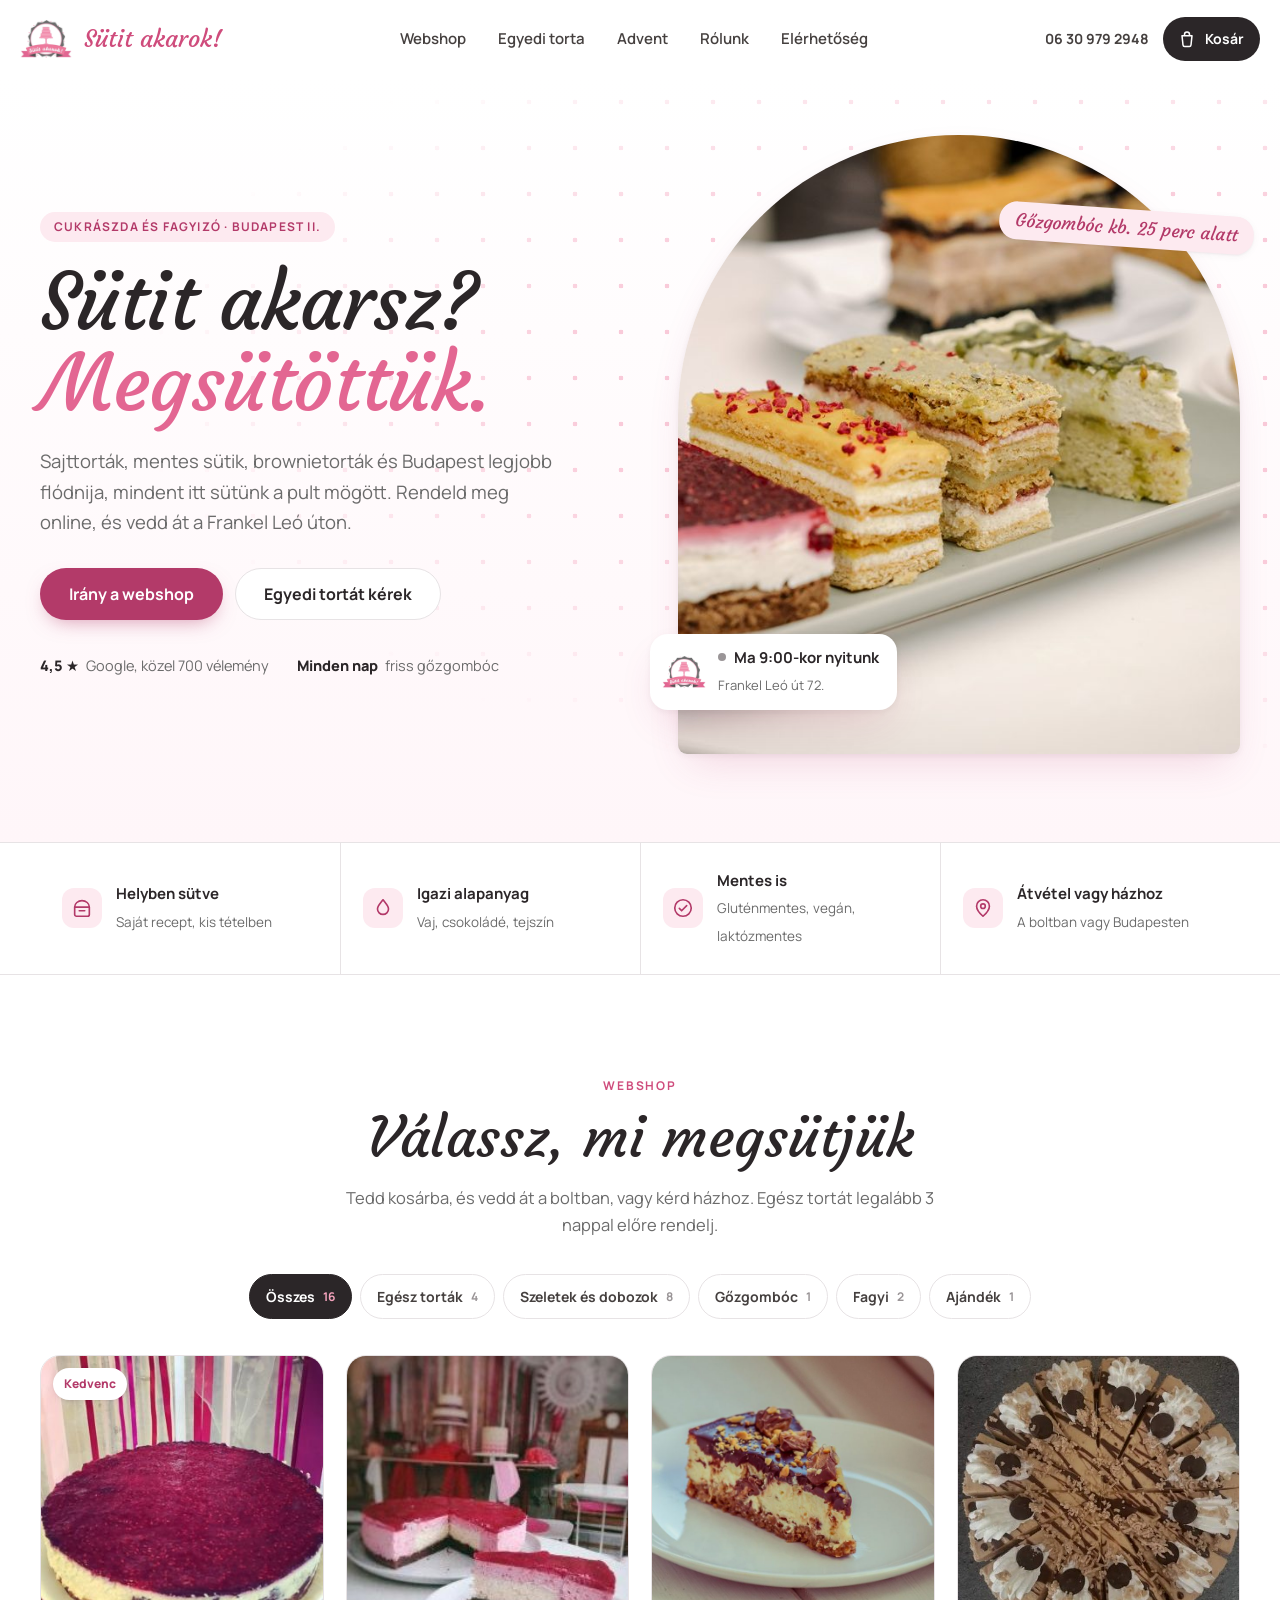
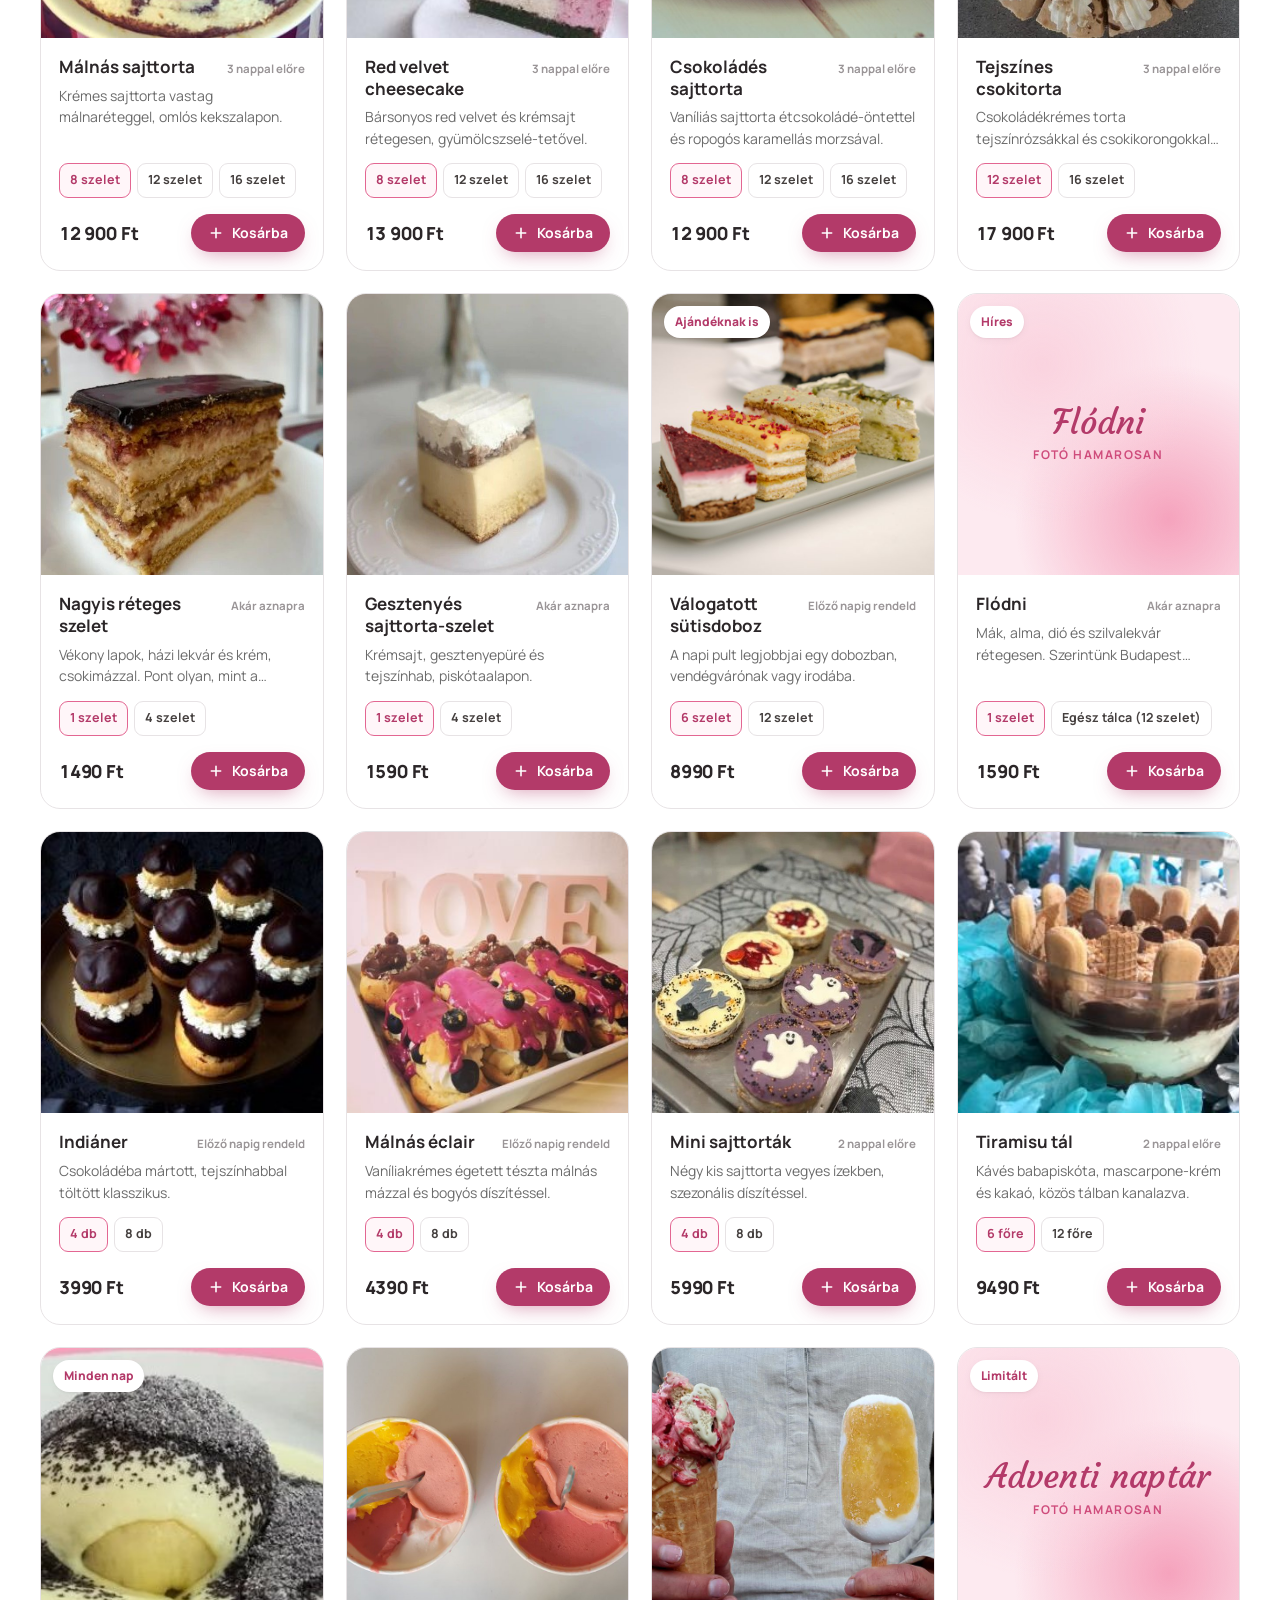
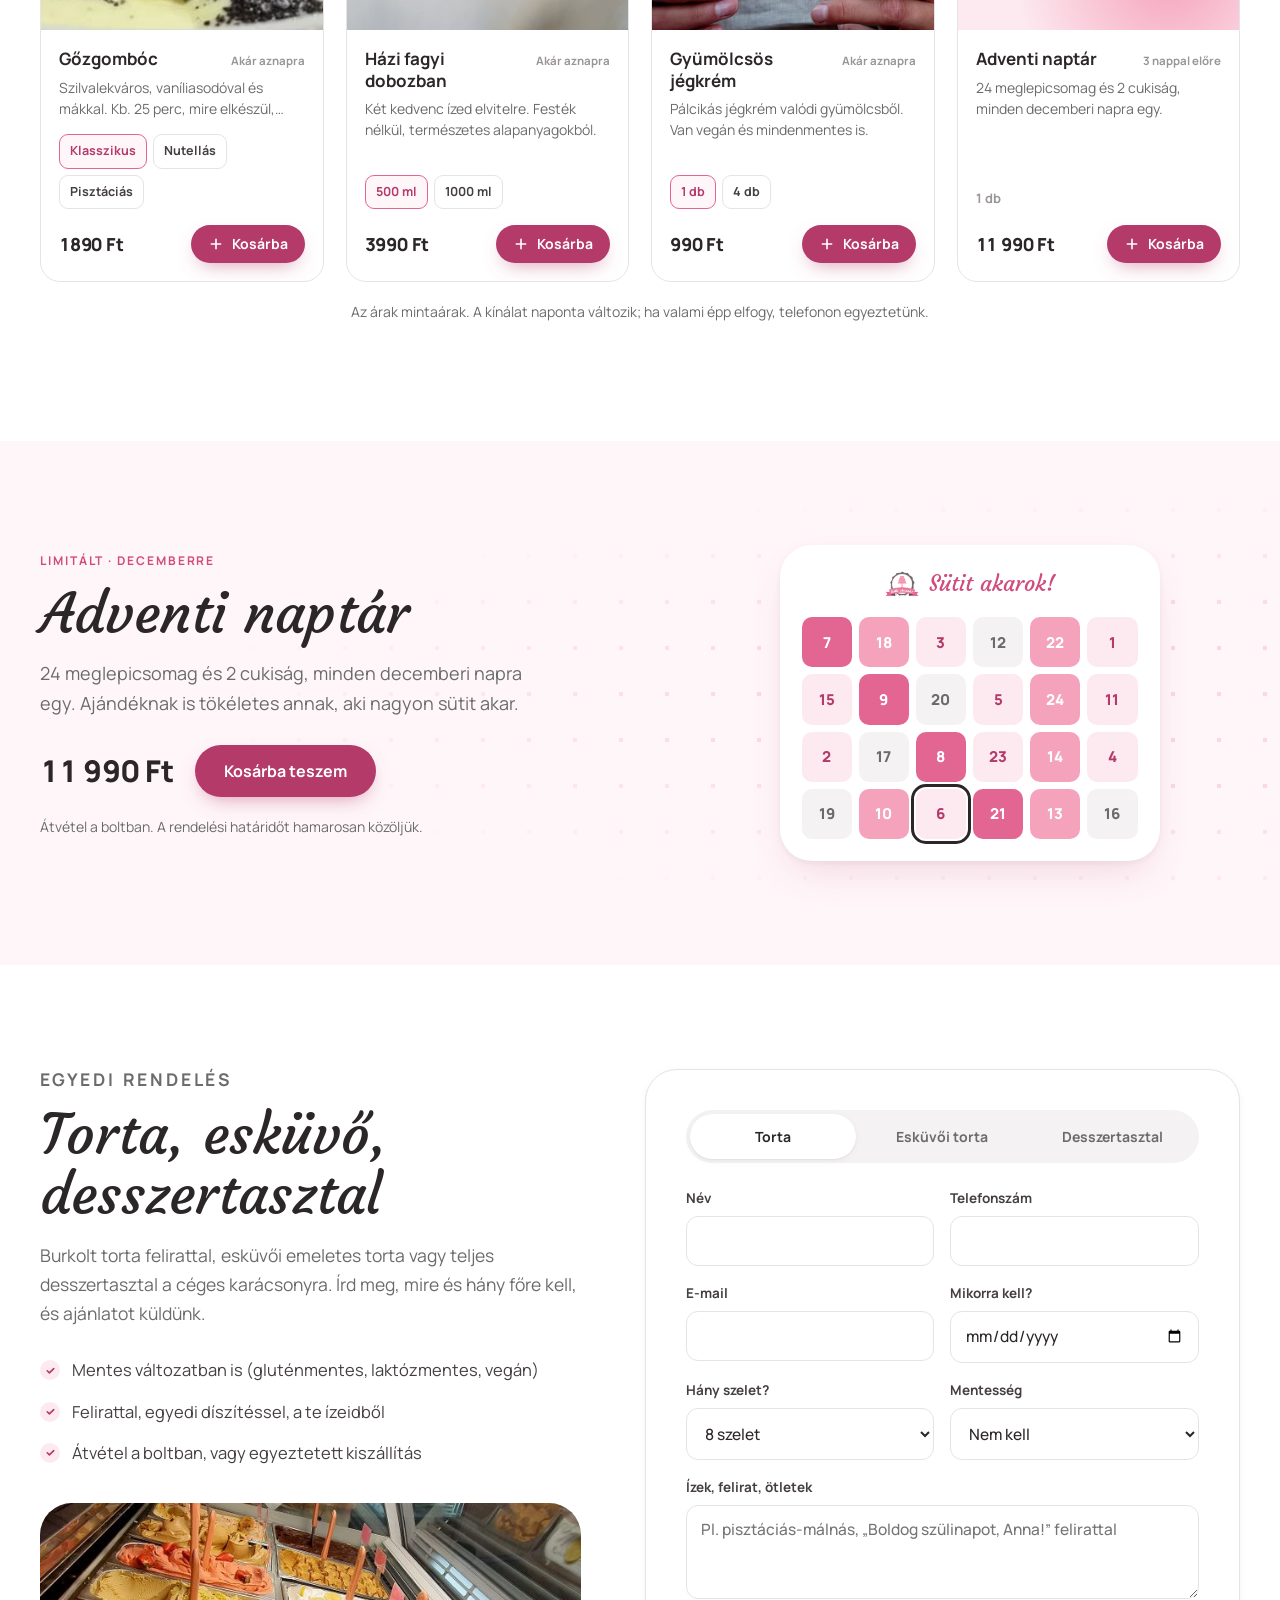
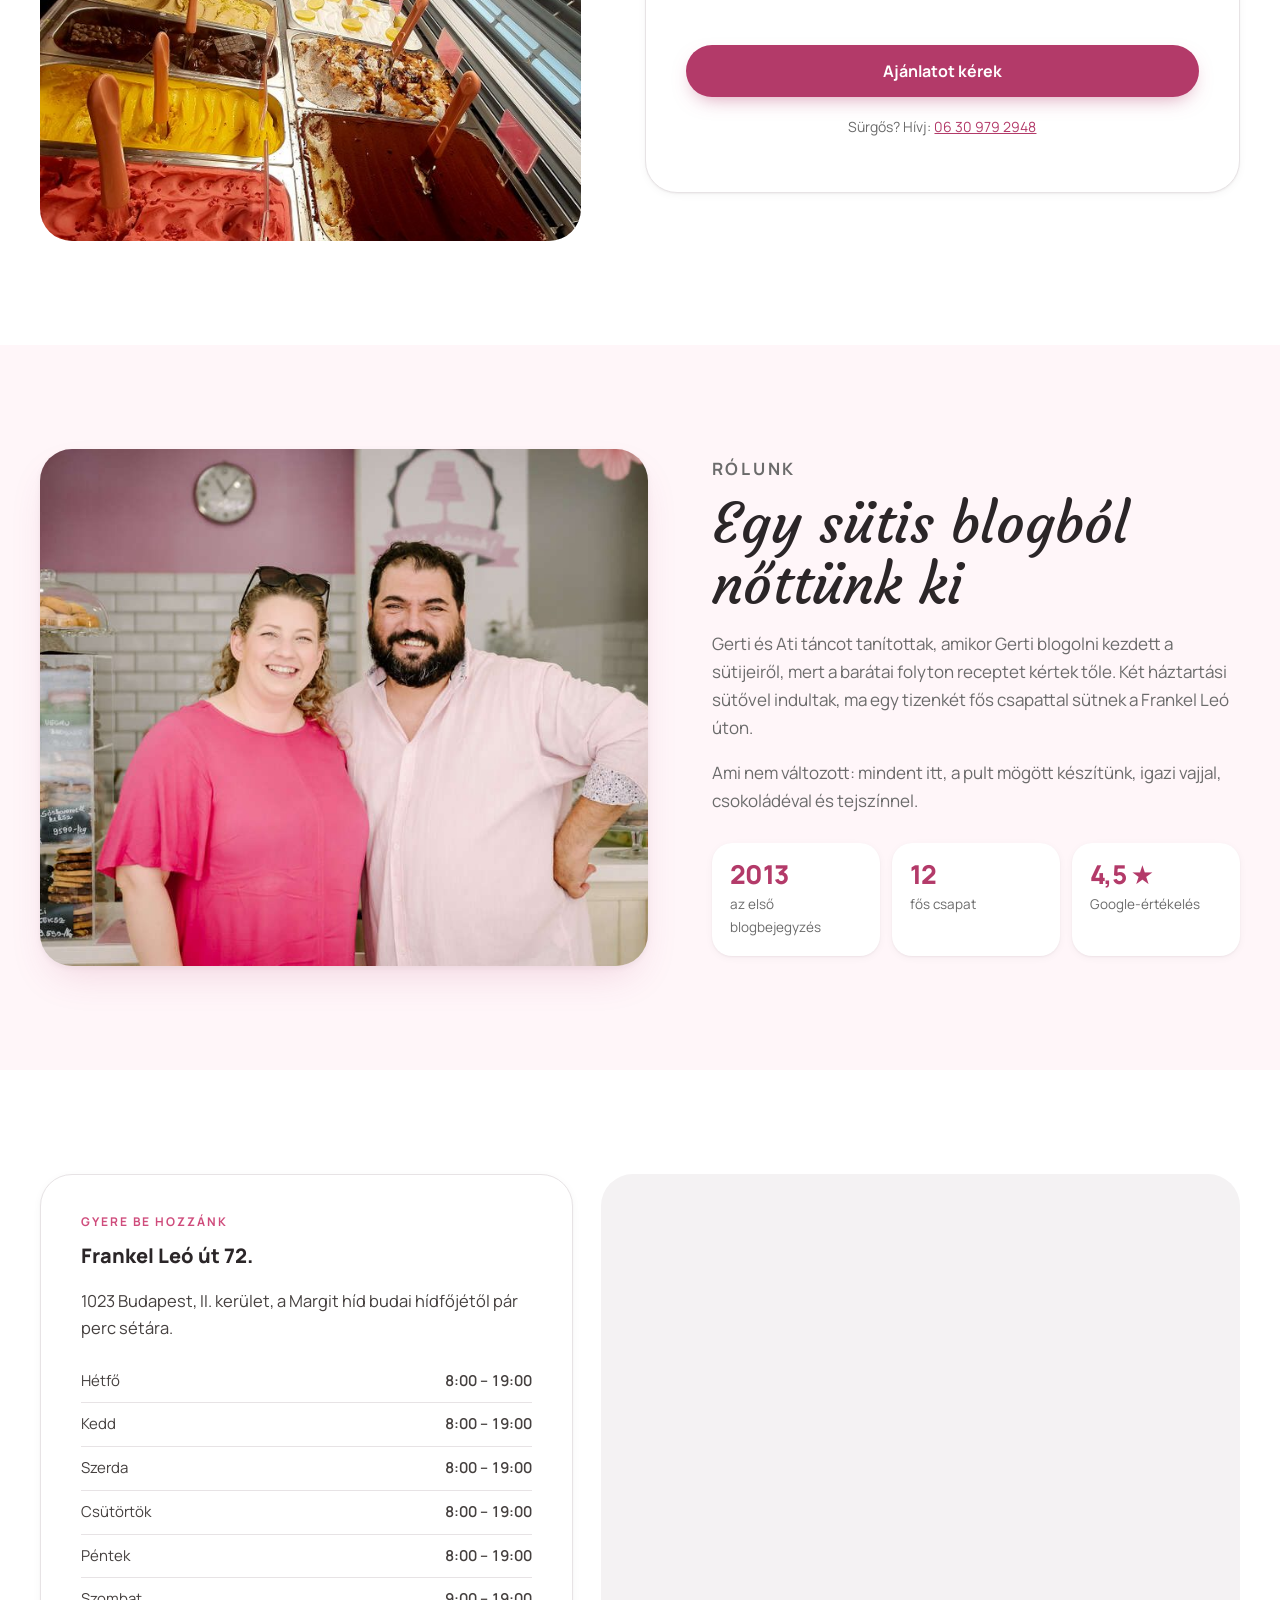
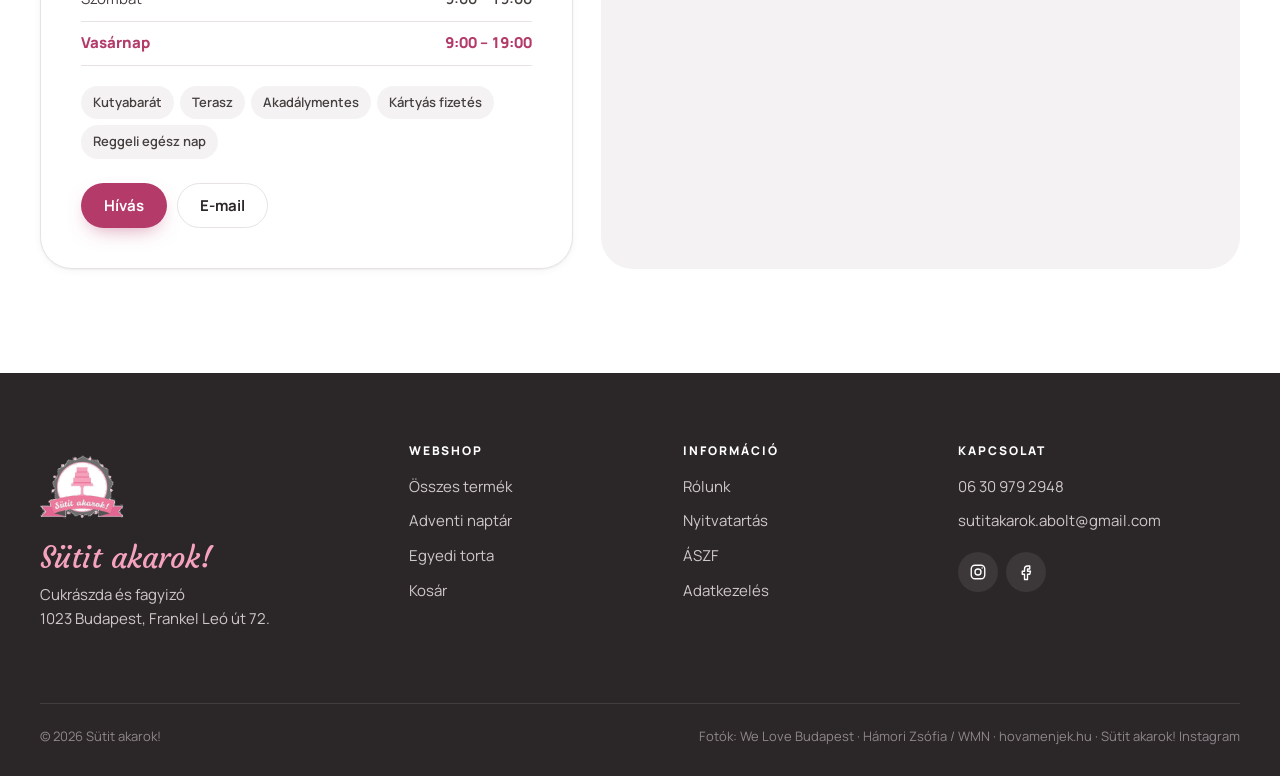
==== commit 99b189ff: "Webshop külön kosároldallal, prémium dizájn a logó színeivel - Új arculat: a logó rózsaszínjei és gr" ====
--- a/index.html
+++ b/index.html
@@ -3,223 +3,194 @@
 <head>
   <meta charset="utf-8">
   <meta name="viewport" content="width=device-width, initial-scale=1">
-  <title>Sütit akarok! – cukrászda és fagyizó a Frankel Leó úton</title>
-  <meta name="description" content="Sajttorták, mentes sütik, brownietorták, gőzgombóc minden nap és Budapest legjobb flódnija. Cukrászda, fagyizó és tortarendelés Budapest II. kerületében, a Frankel Leó út 72. alatt.">
+  <title>Sütit akarok! – cukrászda, webshop és tortarendelés a Frankel Leó úton</title>
+  <meta name="description" content="Rendelj online sajttortát, flódnit, gőzgombócot és házi fagyit a Sütit akarok! cukrászdától. Átvétel a Frankel Leó út 72. alatt vagy kiszállítás Budapesten.">
   <link rel="icon" href="img/logo-240.png">
   <link rel="preconnect" href="https://fonts.googleapis.com">
   <link rel="preconnect" href="https://fonts.gstatic.com" crossorigin>
-  <!-- A referencia betűi: PB Signature Bold Display (zárt, ő/ű nélkül) → Syncopate Bold; Special Elite; Roboto 300 -->
-  <link href="https://fonts.googleapis.com/css2?family=Roboto:wght@300;400;500&family=Special+Elite&family=Syncopate:wght@400;700&display=swap" rel="stylesheet">
+  <!-- Courgette: a logó feliratához legközelebb álló betű, van ő/ű; Manrope: modern szövegbetű -->
+  <link href="https://fonts.googleapis.com/css2?family=Courgette&family=Manrope:wght@400;500;600;700;800&display=swap" rel="stylesheet">
   <link rel="stylesheet" href="styles.css">
   <script>document.documentElement.classList.add('js')</script>
 </head>
 <body>
   <a class="skip" href="#tartalom">Ugrás a tartalomra</a>
 
-  <!-- FEJLÉC: átlátszó a hero fölött, görgetéskor rózsaszín -->
-  <header class="hdr" id="hdr">
+  <header class="hdr">
     <div class="hdr__in">
-      <a class="hdr__brand" href="#" aria-label="Sütit akarok! – kezdőlap">
-        <img src="img/logo-240.png" alt="" width="46" height="46">
+      <a class="hdr__brand" href="index.html" aria-label="Sütit akarok! – kezdőlap">
+        <img src="img/logo-240.png" alt="" width="52" height="52">
         <span>Sütit akarok!</span>
       </a>
       <nav class="hdr__nav" id="nav" aria-label="Fő menü">
-        <ul>
-          <li><a href="#kinalat">Kínálat</a></li>
-          <li><a href="#advent">Advent</a></li>
-          <li><a href="#alkalmak">Torták</a></li>
-          <li><a href="#rolunk">Rólunk</a></li>
-          <li><a href="#info">Elérhetőség</a></li>
-        </ul>
+        <a href="#webshop">Webshop</a>
+        <a href="#egyedi">Egyedi torta</a>
+        <a href="#advent">Advent</a>
+        <a href="#rolunk">Rólunk</a>
+        <a href="#info">Elérhetőség</a>
       </nav>
-      <div class="hdr__cta">
-        <a class="btn btn--hdr" href="tel:+36309792948">Előrendelés</a>
-        <a class="btn btn--hdr" href="#rendeles">Tortarendelés</a>
-      </div>
-      <button class="hdr__burger" aria-expanded="false" aria-controls="nav" aria-label="Menü megnyitása">
-        <span></span><span></span><span></span>
-      </button>
+      <div class="hdr__tools">
+        <a class="hdr__phone" href="tel:+36309792948">06 30 979 2948</a>
+        <a class="cartbtn" href="kosar.html" data-cart-link aria-label="Kosár">
+          <svg viewBox="0 0 24 24" aria-hidden="true"><path d="M6 8h12l-1.2 11.2a2 2 0 0 1-2 1.8H9.2a2 2 0 0 1-2-1.8L6 8z"/><path d="M9 8V6.5a3 3 0 0 1 6 0V8"/></svg>
+          <span class="cartbtn__label">Kosár</span>
+          <span class="cartbtn__count" data-cart-count hidden>0</span>
+        </a>
+        <button class="hdr__burger" aria-expanded="false" aria-controls="nav" aria-label="Menü megnyitása"><span></span><span></span><span></span></button>
+      </div>
     </div>
   </header>
 
   <main id="tartalom">
     <!-- HERO -->
-    <section class="hero" aria-labelledby="hero-title">
-      <img class="hero__img" src="img/foto/hero-sutik.jpg" alt="">
-      <div class="hero__copy">
-        <h1 id="hero-title">Sütit akarok!</h1>
-        <a class="btn btn--rose btn--xl" href="#kinalat">Nézd meg a kínálatot</a>
-      </div>
-    </section>
-
-    <!-- KIEMELT -->
-    <section class="sec" id="kinalat" aria-labelledby="kiemelt-title">
+    <section class="hero">
+      <div class="dots" aria-hidden="true"></div>
+      <div class="wrap hero__in">
+        <div class="hero__copy">
+          <p class="eyebrow eyebrow--pill">Cukrászda és fagyizó · Budapest II.</p>
+          <h1>Sütit akarsz?<br><em>Megsütöttük.</em></h1>
+          <p class="hero__lead">Sajttorták, mentes sütik, brownietorták és Budapest legjobb flódnija, mindent itt sütünk a pult mögött. Rendeld meg online, és vedd át a Frankel Leó úton.</p>
+          <div class="hero__cta">
+            <a class="btn btn--primary btn--lg" href="#webshop">Irány a webshop</a>
+            <a class="btn btn--ghost btn--lg" href="#egyedi">Egyedi tortát kérek</a>
+          </div>
+          <ul class="proof">
+            <li><strong>4,5 ★</strong> Google, közel 700 vélemény</li>
+            <li><strong>Minden nap</strong> friss gőzgombóc</li>
+          </ul>
+        </div>
+        <div class="hero__media">
+          <img class="hero__img" src="img/foto/hero-sutik.jpg" alt="Válogatott szeletek tálon: málnás, pisztáciás és réteges sütemények" width="1097" height="731">
+          <div class="float float--status">
+            <img src="img/logo-240.png" alt="" width="44" height="44">
+            <div><strong id="open-now">Nyitvatartás</strong><span>Frankel Leó út 72.</span></div>
+          </div>
+          <div class="float float--tag">Gőzgombóc kb. 25 perc alatt</div>
+        </div>
+      </div>
+    </section>
+
+    <!-- ÍGÉRETEK -->
+    <section class="perks" aria-label="Miért mi">
+      <div class="wrap perks__in">
+        <div class="perk"><svg viewBox="0 0 24 24" aria-hidden="true"><path d="M4 11h16v8a2 2 0 0 1-2 2H6a2 2 0 0 1-2-2v-8z"/><path d="M4 11c0-4 3.6-7 8-7s8 3 8 7"/><path d="M9 15h6"/></svg><div><strong>Helyben sütve</strong><span>Saját recept, kis tételben</span></div></div>
+        <div class="perk"><svg viewBox="0 0 24 24" aria-hidden="true"><path d="M12 3c3 4 6 6.5 6 10a6 6 0 0 1-12 0c0-3.5 3-6 6-10z"/></svg><div><strong>Igazi alapanyag</strong><span>Vaj, csokoládé, tejszín</span></div></div>
+        <div class="perk"><svg viewBox="0 0 24 24" aria-hidden="true"><circle cx="12" cy="12" r="9"/><path d="M8 12.5l2.5 2.5L16 9.5"/></svg><div><strong>Mentes is</strong><span>Gluténmentes, vegán, laktózmentes</span></div></div>
+        <div class="perk"><svg viewBox="0 0 24 24" aria-hidden="true"><path d="M12 21s-7-6.2-7-11a7 7 0 0 1 14 0c0 4.8-7 11-7 11z"/><circle cx="12" cy="10" r="2.5"/></svg><div><strong>Átvétel vagy házhoz</strong><span>A boltban vagy Budapesten</span></div></div>
+      </div>
+    </section>
+
+    <!-- WEBSHOP -->
+    <section class="sec" id="webshop" aria-labelledby="shop-title">
       <div class="wrap">
-        <h2 id="kiemelt-title" class="title reveal">Kiemelt finomságok</h2>
-        <div class="cards">
-          <article class="card reveal">
-            <img src="img/ig/gozgomboc-makos.jpg" alt="Mákos gőzgombóc vaníliasodóban" loading="lazy">
-            <div class="card__body">
-              <h3>Gőzgombóc minden nap</h3>
-              <p>Szilvalekváros, vaníliasodóval és mákkal. Hétvégén nutellás és pisztáciás is. Kb. 25 percig készül, hívj előre.</p>
-            </div>
-            <div class="card__act">
-              <a href="tel:+36309792948"><svg viewBox="0 0 24 24" aria-hidden="true"><path d="M5 3h4l2 5-2.5 1.5a11 11 0 0 0 6 6L16 13l5 2v4a2 2 0 0 1-2 2A16 16 0 0 1 3 5a2 2 0 0 1 2-2"/></svg>Előrendelem</a>
-              <a href="#info"><svg viewBox="0 0 24 24" aria-hidden="true"><circle cx="12" cy="12" r="9"/><path d="M10 8l4 4-4 4"/></svg>Nyitvatartás</a>
-            </div>
-          </article>
-          <article class="card reveal">
-            <img src="img/foto/sajttorta.jpg" alt="Csokoládés sajttorta szelet tányéron" loading="lazy">
-            <div class="card__body">
-              <h3>Házi sajttorták</h3>
-              <p>Klasszikus, gesztenyés, gyümölcsös és szezonális ízekben. Szeletre a pultból, vagy egész tortában rendelésre.</p>
-            </div>
-            <div class="card__act">
-              <a href="#rendeles" data-kind="Torta"><svg viewBox="0 0 24 24" aria-hidden="true"><path d="M5 8h14l-1 13H6L5 8z"/><path d="M9 8V6a3 3 0 0 1 6 0v2"/></svg>Rendelés</a>
-              <a href="#alkalmak"><svg viewBox="0 0 24 24" aria-hidden="true"><circle cx="12" cy="12" r="9"/><path d="M10 8l4 4-4 4"/></svg>Torták</a>
-            </div>
-          </article>
-          <article class="card reveal">
-            <img src="img/foto/fagyi-pisztacia.jpg" alt="Két pisztáciás fagyi pisztáciával bevont tölcsérben" loading="lazy">
-            <div class="card__body">
-              <h3>Saját fagyi</h3>
-              <p>Több mint egy tucat íz természetes alapanyagokból, festék nélkül. A pisztáciás tölcsér a kedvencünk. Van vegán és mindenmentes is.</p>
-            </div>
-            <div class="card__act">
-              <a href="#info"><svg viewBox="0 0 24 24" aria-hidden="true"><path d="M12 21s-7-6.2-7-11a7 7 0 0 1 14 0c0 4.8-7 11-7 11z"/><circle cx="12" cy="10" r="2.5"/></svg>Útvonal</a>
-              <a href="#info"><svg viewBox="0 0 24 24" aria-hidden="true"><circle cx="12" cy="12" r="9"/><path d="M10 8l4 4-4 4"/></svg>Nyitvatartás</a>
-            </div>
-          </article>
-        </div>
-      </div>
-    </section>
-
-    <!-- ADVENT SÁV (a referencia „Rewards” sávjának mintájára) -->
-    <section class="band" id="advent" aria-labelledby="advent-title">
-      <div class="wrap band__in">
-        <div class="band__copy reveal">
-          <div class="band__head">
-            <img src="img/logo-240.png" alt="" width="64" height="64">
-            <h2 id="advent-title">Advent</h2>
-          </div>
-          <p class="band__sub">24 nap, 24 meglepetés</p>
-          <span class="band__bar" aria-hidden="true"></span>
-          <p>Adventi naptárunkban minden decemberi napra jut egy meglepicsomag, a végére pedig még 2 cukiság. Ajándéknak is jó annak, aki nagyon sütit akar.</p>
-          <a class="btn btn--pink btn--lg" href="#rendeles" data-kind="Adventi naptár">Előrendelem</a>
-          <p class="band__fine">*11 990 Ft-tól, átvétel a boltban</p>
-          <!-- TODO: rendelési határidő és pontos árak a partnertől -->
+        <header class="sec__head reveal">
+          <p class="eyebrow">Webshop</p>
+          <h2 id="shop-title">Válassz, mi megsütjük</h2>
+          <p>Tedd kosárba, és vedd át a boltban, vagy kérd házhoz. Egész tortát legalább 3 nappal előre rendelj.</p>
+        </header>
+        <div class="chips reveal" role="tablist" aria-label="Kategóriák" id="chips"></div>
+        <div class="grid" id="grid" aria-live="polite"></div>
+        <p class="note">Az árak mintaárak. A kínálat naponta változik; ha valami épp elfogy, telefonon egyeztetünk.</p>
+        <!-- TODO: valódi árlista és termékfotók a partnertől -->
+      </div>
+    </section>
+
+    <!-- ADVENT -->
+    <section class="sec sec--tint" id="advent" aria-labelledby="advent-title">
+      <div class="dots dots--soft" aria-hidden="true"></div>
+      <div class="wrap advent">
+        <div class="advent__copy reveal">
+          <p class="eyebrow">Limitált · decemberre</p>
+          <h2 id="advent-title">Adventi naptár</h2>
+          <p class="advent__lead">24 meglepicsomag és 2 cukiság, minden decemberi napra egy. Ajándéknak is tökéletes annak, aki nagyon sütit akar.</p>
+          <div class="advent__buy">
+            <span class="price price--lg">11 990 Ft</span>
+            <button class="btn btn--primary btn--lg" type="button" data-add="adventi-naptar">Kosárba teszem</button>
+          </div>
+          <p class="note note--left">Átvétel a boltban. A rendelési határidőt hamarosan közöljük.</p>
+          <!-- TODO: rendelési határidő, készlet -->
         </div>
         <div class="cal reveal" aria-hidden="true">
-          <div class="cal__top">Sütit akarok!</div>
+          <div class="cal__top"><img src="img/logo-240.png" alt="" width="34" height="34"><span>Sütit akarok!</span></div>
           <div class="cal__grid" id="cal-grid"></div>
-          <div class="cal__foot">Adventi naptár</div>
-        </div>
-      </div>
-    </section>
-
-    <!-- KATEGÓRIÁK (fotó + 3 sor, a referencia „Bakery / Cakes / Catering” blokkja szerint) -->
-    <section class="sec" id="alkalmak" aria-label="Kategóriák">
-      <div class="wrap browse">
-        <img class="browse__img reveal" src="img/foto/fagyipult.jpg" alt="A Sütit akarok! fagyispultja színes fagyikkal" loading="lazy">
-        <div class="browse__list">
-          <article class="row reveal">
-            <svg class="row__ico" viewBox="0 0 64 64" aria-hidden="true"><path d="M6 44 L52 30 L58 34 L58 50 L6 50 Z"/><path d="M6 44 L58 34"/><path d="M6 47 H58"/><circle cx="50" cy="24" r="4"/></svg>
-            <div>
-              <h3>Sütik</h3>
-              <p>Naponta változó pult sajttortákkal, brownie-kkal, mentes és nagyis sütikkel. És Budapest legjobb flódnijával.</p>
-              <div class="row__btns">
-                <a class="btn btn--pink btn--sm" href="tel:+36309792948">Előrendelés</a>
-                <a class="btn btn--cream btn--sm" href="#info">Nyitvatartás</a>
-              </div>
-            </div>
-          </article>
-          <article class="row reveal">
-            <svg class="row__ico" viewBox="0 0 64 64" aria-hidden="true"><rect x="14" y="30" width="36" height="16" rx="2"/><rect x="20" y="18" width="24" height="12" rx="2"/><path d="M32 8 v10"/><path d="M8 46 H56"/><path d="M26 46 L22 56 M38 46 L42 56 M20 56 H44"/></svg>
-            <div>
-              <h3>Torták</h3>
-              <p>Burkolt torták felirattal, esküvői torták és mentes változatok, a te ízlésed szerint megsütve.</p>
-              <div class="row__btns">
-                <a class="btn btn--pink btn--sm" href="#rendeles" data-kind="Torta">Tortát rendelek</a>
-                <a class="btn btn--cream btn--sm" href="#rendeles" data-kind="Esküvői torta">Esküvői torta</a>
-              </div>
-            </div>
-          </article>
-          <article class="row reveal">
-            <svg class="row__ico" viewBox="0 0 64 64" aria-hidden="true"><path d="M10 28 H54 V54 H10 Z"/><path d="M6 20 H58 V28 H6 Z"/><path d="M32 20 V54"/><path d="M32 20 c-4-10-16-10-12 0 M32 20 c4-10 16-10 12 0"/></svg>
-            <div>
-              <h3>Rendezvények</h3>
-              <p>Desszertasztal esküvőre, születésnapra és céges karácsonyra. Mondd meg a létszámot, mi összerakjuk.</p>
-              <div class="row__btns">
-                <a class="btn btn--pink btn--sm" href="#rendeles" data-kind="Desszertasztal">Ajánlatot kérek</a>
-                <a class="btn btn--cream btn--sm" href="tel:+36309792948">Hívj minket</a>
-              </div>
-            </div>
-          </article>
-        </div>
-      </div>
-    </section>
-
-    <!-- ÜDVÖZLŐ -->
-    <section class="sec sec--paper" id="rolunk" aria-labelledby="rolunk-title">
-      <div class="wrap center reveal">
-        <h2 id="rolunk-title" class="title title--xl">Üdv a környék<br>cukrászdájában!</h2>
-        <p class="sub">Egy sütis blogból nőttünk ki</p>
-        <p class="lead">Gerti és Ati táncot tanítottak, amikor Gerti blogolni kezdett a sütijeiről, mert a barátai folyton receptet kértek tőle. Ma egy tizenkét fős csapattal sütnek a Frankel Leó úton, mindent itt, a pult mögött, igazi vajjal, csokoládéval és tejszínnel.</p>
-      </div>
-      <div class="wrap reveal">
-        <img class="welcome__img" src="img/foto/gerti-ati-bolt.jpg" alt="Gerti és Ati a Sütit akarok! pultja előtt" loading="lazy">
-      </div>
-    </section>
-
-    <!-- TORTARENDELÉS -->
-    <section class="sec" id="rendeles" aria-labelledby="rendeles-title">
-      <div class="wrap wrap--form">
-        <div class="center reveal">
-          <h2 id="rendeles-title" class="title">Tortarendelés</h2>
-          <p class="lead">Írd meg, mire, mikorra és hány főre kell, és visszajelzünk az árral és a részletekkel.</p>
-        </div>
-        <form class="form reveal" id="order-form" novalidate>
-          <fieldset class="kind">
-            <legend class="sr">Mit szeretnél rendelni?</legend>
+        </div>
+      </div>
+    </section>
+
+    <!-- EGYEDI TORTA -->
+    <section class="sec" id="egyedi" aria-labelledby="egyedi-title">
+      <div class="wrap custom">
+        <div class="custom__intro reveal">
+          <p class="eyebrow">Egyedi rendelés</p>
+          <h2 id="egyedi-title">Torta, esküvő, desszertasztal</h2>
+          <p>Burkolt torta felirattal, esküvői emeletes torta vagy teljes desszertasztal a céges karácsonyra. Írd meg, mire és hány főre kell, és ajánlatot küldünk.</p>
+          <ul class="ticks">
+            <li>Mentes változatban is (gluténmentes, laktózmentes, vegán)</li>
+            <li>Felirattal, egyedi díszítéssel, a te ízeidből</li>
+            <li>Átvétel a boltban, vagy egyeztetett kiszállítás</li>
+          </ul>
+          <img class="custom__img" src="img/foto/fagyipult.jpg" alt="A Sütit akarok! színes fagyispultja" loading="lazy" width="639" height="639">
+        </div>
+        <form class="panel form reveal" id="custom-form" novalidate>
+          <fieldset class="seg">
+            <legend class="sr">Mit szeretnél?</legend>
             <label><input type="radio" name="tipus" value="Torta" checked><span>Torta</span></label>
             <label><input type="radio" name="tipus" value="Esküvői torta"><span>Esküvői torta</span></label>
             <label><input type="radio" name="tipus" value="Desszertasztal"><span>Desszertasztal</span></label>
-            <label><input type="radio" name="tipus" value="Adventi naptár"><span>Adventi naptár</span></label>
           </fieldset>
           <div class="grid2">
             <label class="field"><span>Név</span><input name="nev" autocomplete="name" required></label>
             <label class="field"><span>Telefonszám</span><input name="telefon" type="tel" autocomplete="tel" required></label>
             <label class="field"><span>E-mail</span><input name="email" type="email" autocomplete="email"></label>
-            <label class="field"><span>Mikorra kell?</span><input name="datum" type="date" id="f-date" required></label>
-            <label class="field"><span id="f-qty-label">Mennyiség</span><select name="mennyiseg" id="f-qty"></select></label>
+            <label class="field"><span>Mikorra kell?</span><input name="datum" type="date" id="c-date" required></label>
+            <label class="field"><span id="c-qty-label">Hány szelet?</span><select name="mennyiseg" id="c-qty"></select></label>
             <label class="field"><span>Mentesség</span>
               <select name="mentes"><option>Nem kell</option><option>Gluténmentes</option><option>Laktózmentes</option><option>Vegán</option><option>Cukormentes</option></select>
             </label>
           </div>
           <label class="field"><span>Ízek, felirat, ötletek</span><textarea name="uzenet" rows="3" placeholder="Pl. pisztáciás-málnás, „Boldog szülinapot, Anna!” felirattal"></textarea></label>
-          <p class="form__err" id="form-err" role="alert"></p>
-          <div class="center">
-            <button class="btn btn--rose btn--lg" type="submit">Ajánlatot kérek</button>
-            <p class="fine">A gomb megnyitja az e-mail-programodat a kitöltött levéllel. Sürgős? Hívj: <a href="tel:+36309792948">06 30 979 2948</a></p>
-          </div>
-          <!-- TODO: backend/űrlapszolgáltatás; rendelési határidő (most 3 nap) egyeztetése -->
+          <p class="form__err" id="c-err" role="alert"></p>
+          <button class="btn btn--primary btn--lg btn--block" type="submit">Ajánlatot kérek</button>
+          <p class="note">Sürgős? Hívj: <a href="tel:+36309792948">06 30 979 2948</a></p>
         </form>
       </div>
     </section>
 
+    <!-- RÓLUNK -->
+    <section class="sec sec--tint" id="rolunk" aria-labelledby="rolunk-title">
+      <div class="wrap about">
+        <figure class="about__media reveal">
+          <img src="img/foto/gerti-ati-bolt.jpg" alt="Gerti és Ati a Sütit akarok! pultja előtt" loading="lazy" width="1170" height="658">
+        </figure>
+        <div class="about__copy reveal">
+          <p class="eyebrow">Rólunk</p>
+          <h2 id="rolunk-title">Egy sütis blogból nőttünk ki</h2>
+          <p>Gerti és Ati táncot tanítottak, amikor Gerti blogolni kezdett a sütijeiről, mert a barátai folyton receptet kértek tőle. Két háztartási sütővel indultak, ma egy tizenkét fős csapattal sütnek a Frankel Leó úton.</p>
+          <p>Ami nem változott: mindent itt, a pult mögött készítünk, igazi vajjal, csokoládéval és tejszínnel.</p>
+          <dl class="stats">
+            <div><dt>2013</dt><dd>az első blogbejegyzés</dd></div>
+            <div><dt>12</dt><dd>fős csapat</dd></div>
+            <div><dt>4,5 ★</dt><dd>Google-értékelés</dd></div>
+          </dl>
+        </div>
+      </div>
+    </section>
+
     <!-- ELÉRHETŐSÉG -->
-    <section class="sec sec--paper" id="info" aria-labelledby="info-title">
+    <section class="sec" id="info" aria-labelledby="info-title">
       <div class="wrap info">
-        <div class="reveal">
-          <h2 id="info-title" class="title title--left">Gyere be hozzánk</h2>
-          <p class="sub sub--left" id="open-now">Frankel Leó út 72.</p>
-          <p>1023 Budapest, II. kerület. A Margit híd budai hídfőjétől pár perc sétára, a Frankel Leó úton a 17-es villamos is jár.</p>
+        <div class="panel info__card reveal">
+          <p class="eyebrow">Gyere be hozzánk</p>
+          <h2 id="info-title">Frankel Leó út 72.</h2>
+          <p>1023 Budapest, II. kerület, a Margit híd budai hídfőjétől pár perc sétára.</p>
           <table class="hours" id="hours" aria-label="Nyitvatartás"></table>
           <!-- TODO: nyitvatartás egyeztetése a partnerrel -->
-          <p class="tags">Kutyabarát · Terasz · Akadálymentes · Kártyás fizetés · Reggeli egész nap</p>
+          <ul class="pills">
+            <li>Kutyabarát</li><li>Terasz</li><li>Akadálymentes</li><li>Kártyás fizetés</li><li>Reggeli egész nap</li>
+          </ul>
           <div class="info__btns">
-            <a class="btn btn--rose" href="tel:+36309792948">06 30 979 2948</a>
-            <a class="btn btn--cream" href="mailto:sutitakarok.abolt@gmail.com">E-mail írása</a>
+            <a class="btn btn--primary" href="tel:+36309792948">Hívás</a>
+            <a class="btn btn--ghost" href="mailto:sutitakarok.abolt@gmail.com">E-mail</a>
           </div>
         </div>
         <div class="map reveal">
@@ -230,43 +201,47 @@
     </section>
   </main>
 
-  <!-- LÁBLÉC -->
   <footer class="ftr">
     <div class="wrap ftr__in">
-      <a class="ftr__logo" href="#" aria-label="Vissza az oldal tetejére"><img src="img/logo-240.png" alt="" width="96" height="96"></a>
-      <div class="ftr__cols">
-        <ul class="ftr__main">
-          <li><a href="#kinalat">Kínálat</a></li>
-          <li><a href="#advent">Adventi naptár</a></li>
-          <li><a href="#rendeles">Tortarendelés</a></li>
-          <li><a href="#rolunk">Rólunk</a></li>
-          <li><a href="#info">Elérhetőség</a></li>
-        </ul>
-        <ul class="ftr__small">
-          <li><a href="#alkalmak">Esküvői torták</a></li>
-          <li><a href="#alkalmak">Desszertasztal</a></li>
-          <li><a href="#alkalmak">Céges karácsony</a></li>
-          <li><a href="tel:+36309792948">06 30 979 2948</a></li>
-          <li><a href="mailto:sutitakarok.abolt@gmail.com">sutitakarok.abolt@gmail.com</a></li>
-        </ul>
-      </div>
-      <div class="ftr__social">
-        <p>Kövess minket</p>
-        <a href="https://www.instagram.com/sutitakarok/" target="_blank" rel="noopener" aria-label="Instagram">
-          <svg viewBox="0 0 24 24" aria-hidden="true"><rect x="3" y="3" width="18" height="18" rx="5"/><circle cx="12" cy="12" r="4"/><circle cx="17.5" cy="6.5" r="1" class="dot"/></svg>
-        </a>
-        <a href="https://www.facebook.com/sutitakarokblog/" target="_blank" rel="noopener" aria-label="Facebook">
-          <svg viewBox="0 0 24 24" aria-hidden="true"><path d="M14 8h3V4h-3a4 4 0 0 0-4 4v3H7v4h3v7h4v-7h3l1-4h-4V8z"/></svg>
-        </a>
+      <div class="ftr__brand">
+        <img src="img/logo-240.png" alt="" width="84" height="84">
+        <p class="ftr__script">Sütit akarok!</p>
+        <p>Cukrászda és fagyizó<br>1023 Budapest, Frankel Leó út 72.</p>
+      </div>
+      <nav class="ftr__col" aria-label="Webshop">
+        <p class="ftr__h">Webshop</p>
+        <a href="#webshop">Összes termék</a>
+        <a href="#advent">Adventi naptár</a>
+        <a href="#egyedi">Egyedi torta</a>
+        <a href="kosar.html">Kosár</a>
+      </nav>
+      <nav class="ftr__col" aria-label="Információ">
+        <p class="ftr__h">Információ</p>
+        <a href="#rolunk">Rólunk</a>
+        <a href="#info">Nyitvatartás</a>
+        <a href="#">ÁSZF</a>
+        <a href="#">Adatkezelés</a>
+        <!-- TODO: ÁSZF és adatkezelési tájékoztató -->
+      </nav>
+      <div class="ftr__col">
+        <p class="ftr__h">Kapcsolat</p>
+        <a href="tel:+36309792948">06 30 979 2948</a>
+        <a href="mailto:sutitakarok.abolt@gmail.com">sutitakarok.abolt@gmail.com</a>
+        <div class="social">
+          <a href="https://www.instagram.com/sutitakarok/" target="_blank" rel="noopener" aria-label="Instagram"><svg viewBox="0 0 24 24" aria-hidden="true"><rect x="3" y="3" width="18" height="18" rx="5"/><circle cx="12" cy="12" r="4"/><circle cx="17.5" cy="6.5" r="1" class="dot"/></svg></a>
+          <a href="https://www.facebook.com/sutitakarokblog/" target="_blank" rel="noopener" aria-label="Facebook"><svg viewBox="0 0 24 24" aria-hidden="true"><path d="M14 8h3V4h-3a4 4 0 0 0-4 4v3H7v4h3v7h4v-7h3l1-4h-4V8z"/></svg></a>
+        </div>
       </div>
     </div>
     <div class="wrap ftr__legal">
-      <p>© <span id="year"></span> Sütit akarok! · 1023 Budapest, Frankel Leó út 72.</p>
-      <p>Fotók: We Love Budapest · Hámori Zsófia / WMN · Sütit akarok! Instagram</p>
-      <!-- TODO: a sajtófotók (We Love Budapest, WMN) használatához engedély kell, vagy cseréljük a bolt saját fotóira -->
+      <p>© <span data-year></span> Sütit akarok!</p>
+      <p>Fotók: We Love Budapest · Hámori Zsófia / WMN · hovamenjek.hu · Sütit akarok! Instagram</p>
+      <!-- TODO: a sajtófotókhoz engedély kell, vagy cseréljük a bolt saját fotóira -->
     </div>
   </footer>
 
-  <script src="app.js"></script>
+  <script src="js/data.js"></script>
+  <script src="js/cart.js"></script>
+  <script src="js/home.js"></script>
 </body>
 </html>
--- a/styles.css
+++ b/styles.css
@@ -1,254 +1,417 @@
-/* Sütit akarok! – v3, a parisbaguette.com felépítésére és betűire hangolva.
-   Betűk: Syncopate Bold (a PB Signature Bold Display szabad megfelelője, van ő/ű),
-          Special Elite (a referencia írógépes címbetűje), Roboto 300 (szövegtörzs).
-   Színek: a referencia sötétkékje helyett málnarózsa, a sárga gombjai helyett logó-rózsaszín. */
+/* Sütit akarok! – v4, prémium webshop
+   Színek a logóból: három rózsaszín (#F5A3BD, #EE7EA0, #E36692), grafitszürke (#6B6B6B), fehér.
+   Betűk: Courgette (a logó felirata), Manrope (felület és szöveg). */
 :root {
-  --rose: #96264f;      /* szerkezeti szín (PB: #001871) */
-  --rose-d: #7a1c40;
-  --wine: #45122c;      /* lábléc (PB: #0E1144) */
-  --pink: #f5a1bb;      /* fő gomb (PB: sárga #FFC600) */
-  --pink-l: #f9bfd0;
-  --cream: #f3e8e2;     /* másodlagos gomb (PB: #EFE7E0) */
-  --paper: #fbf6f0;     /* papír háttér (PB: #FFFAF3) */
-  --ink: #4a1a30;       /* szöveg (PB: a sötétkék szöveg) */
-  --line: #ead8de;
+  --p-50: #fff6f9;
+  --p-100: #fdeaf0;
+  --p-200: #fad3df;
+  --p-300: #f5a3bd;   /* logó: világos rózsaszín */
+  --p-400: #ee7ea0;   /* logó: középső */
+  --p-500: #e36692;   /* logó: szalag */
+  --p-600: #cf4c7c;
+  --p-700: #b33a69;   /* szöveg és gomb rózsaszínen/fehéren (AA kontraszt) */
+  --g-100: #f4f2f3;
+  --g-200: #e7e3e5;
+  --g-400: #9a9597;
+  --g-500: #6b6b6b;   /* logó: grafit */
+  --g-700: #45403f;
+  --ink: #2b2628;
   --white: #fff;
 
-  --f-disp: "Syncopate", "Arial Black", sans-serif;
-  --f-type: "Special Elite", "Courier New", monospace;
-  --f-body: "Roboto", "Helvetica Neue", Arial, sans-serif;
-
-  --wrap: 988px;        /* a referencia tartalomszélessége */
-
-  /* papír- és „grunge” textúra SVG-zajból */
-  --tex-paper: url("data:image/svg+xml,%3Csvg xmlns='http://www.w3.org/2000/svg' width='180' height='180'%3E%3Cfilter id='n'%3E%3CfeTurbulence type='fractalNoise' baseFrequency='.85' numOctaves='2' stitchTiles='stitch'/%3E%3CfeColorMatrix values='0 0 0 0 .42 0 0 0 0 .32 0 0 0 0 .25 0 0 0 .07 0'/%3E%3C/filter%3E%3Crect width='100%25' height='100%25' filter='url(%23n)'/%3E%3C/svg%3E");
-  --tex-grunge: url("data:image/svg+xml,%3Csvg xmlns='http://www.w3.org/2000/svg' width='240' height='240'%3E%3Cfilter id='g'%3E%3CfeTurbulence type='fractalNoise' baseFrequency='.55' numOctaves='3' stitchTiles='stitch'/%3E%3CfeColorMatrix values='0 0 0 0 1 0 0 0 0 1 0 0 0 0 1 0 0 0 -2.2 1.25'/%3E%3C/filter%3E%3Crect width='100%25' height='100%25' filter='url(%23g)' opacity='.09'/%3E%3C/svg%3E");
+  --f-script: "Courgette", "Brush Script MT", cursive;
+  --f-ui: "Manrope", system-ui, -apple-system, "Segoe UI", sans-serif;
+
+  --wrap: 1200px;
+  --r-sm: 12px;
+  --r: 20px;
+  --r-lg: 32px;
+  --shadow-sm: 0 1px 2px rgb(43 38 40 / .06), 0 2px 8px rgb(43 38 40 / .04);
+  --shadow: 0 2px 6px rgb(43 38 40 / .05), 0 18px 40px -12px rgb(179 58 105 / .18);
+  --ease: cubic-bezier(.2, .7, .2, 1);
 }
 
 *, *::before, *::after { box-sizing: border-box; }
-html { scroll-behavior: smooth; scroll-padding-top: 72px; }
-body { margin: 0; background: var(--white); color: var(--ink); font: 300 18px/1.5 var(--f-body); -webkit-font-smoothing: antialiased; }
-img { display: block; max-width: 100%; }
-a { color: var(--rose); }
-h1, h2, h3 { margin: 0; font-weight: 400; }
+html { scroll-behavior: smooth; scroll-padding-top: 88px; }
+body { margin: 0; background: var(--white); color: var(--g-700); font: 400 16.5px/1.65 var(--f-ui); -webkit-font-smoothing: antialiased; }
+img { display: block; max-width: 100%; height: auto; }
+a { color: var(--p-700); }
+h1, h2, h3 { margin: 0; color: var(--ink); }
 p { margin: 0 0 1em; }
-:focus-visible { outline: 3px solid var(--pink); outline-offset: 3px; }
+button { font: inherit; }
+:focus-visible { outline: 3px solid var(--p-400); outline-offset: 3px; border-radius: 6px; }
 .sr { position: absolute; width: 1px; height: 1px; overflow: hidden; clip: rect(0 0 0 0); white-space: nowrap; }
-.skip { position: absolute; left: -999px; top: 8px; z-index: 99; background: var(--rose); color: #fff; padding: 8px 14px; }
+.skip { position: absolute; left: -999px; top: 8px; z-index: 99; background: var(--ink); color: #fff; padding: 8px 14px; border-radius: 8px; }
 .skip:focus { left: 8px; }
-.wrap { width: min(100% - 32px, var(--wrap)); margin-inline: auto; }
-.wrap--form { max-width: 760px; }
-.center { text-align: center; }
-
-/* ---------- Gombok: kerek, Syncopate, 25px sugár ---------- */
+.wrap { width: min(100% - 40px, var(--wrap)); margin-inline: auto; }
+
+/* ---------- Tipó-elemek ---------- */
+.eyebrow { font: 700 12px/1.2 var(--f-ui); letter-spacing: .16em; text-transform: uppercase; color: var(--p-600); margin-bottom: 14px; }
+.eyebrow--pill { display: inline-block; padding: 8px 14px; border-radius: 999px; background: var(--p-100); color: var(--p-700); letter-spacing: .1em; }
+.note { font-size: 14px; color: var(--g-500); text-align: center; margin-top: 18px; }
+.note--left { text-align: left; }
+.price { font: 800 18px/1 var(--f-ui); color: var(--ink); letter-spacing: -.01em; font-variant-numeric: tabular-nums; }
+.price--lg { font-size: 30px; }
+
+/* ---------- Gombok ---------- */
 .btn {
   display: inline-flex; align-items: center; justify-content: center; gap: 8px;
-  font: 700 13px/1.2 var(--f-disp); text-transform: uppercase; letter-spacing: 0;
-  text-decoration: none; text-align: center;
-  padding: 9px 24px; border-radius: 25px; border: 1px solid transparent; cursor: pointer;
-  transition: background-color .2s ease, color .2s ease, border-color .2s ease;
-}
-.btn--sm { font-size: 11px; padding: 8px 18px; }
-.btn--lg { font-size: 14px; padding: 13px 32px; }
-.btn--xl { font-size: 18px; padding: 12px 34px; }
-.btn--rose { background: var(--rose); color: var(--white); border-color: var(--rose); }
-.btn--rose:hover { background: var(--rose-d); border-color: var(--rose-d); }
-.btn--pink { background: var(--pink); color: var(--rose-d); border-color: var(--pink); }
-.btn--pink:hover { background: var(--pink-l); }
-.btn--cream { background: var(--cream); color: var(--rose-d); border-color: var(--cream); }
-.btn--cream:hover { background: #ead9d0; }
-/* fejléc-gomb: fehér körvonal a fotó fölött, rózsaszín kitöltés görgetés után */
-.btn--hdr { font-size: 11px; padding: 7px 18px; border-radius: 12px; color: var(--white); border-color: var(--white); background: transparent; }
-.btn--hdr:hover { background: rgb(255 255 255 / .15); }
-.hdr.is-solid .btn--hdr { background: var(--pink); border-color: var(--pink); color: var(--rose-d); }
-
-/* ---------- Címek ---------- */
-.title { font: 400 48px/1 var(--f-type); color: var(--rose); text-align: center; margin-bottom: 40px; }
-.title--xl { font-size: 50px; margin-bottom: 26px; }
-.title--left { text-align: left; margin-bottom: 14px; }
-.sub { font: 400 20px/1.3 var(--f-type); text-transform: uppercase; color: var(--rose); margin-bottom: 18px; }
-.sub--left { text-align: left; }
-.lead { max-width: 640px; margin-inline: auto; }
-.fine { font-size: 15px; margin-top: 16px; opacity: .85; }
+  font: 700 15px/1 var(--f-ui); text-decoration: none; white-space: nowrap;
+  padding: 14px 22px; border-radius: 999px; border: 1.5px solid transparent; cursor: pointer;
+  transition: background-color .2s var(--ease), color .2s var(--ease), border-color .2s var(--ease), transform .2s var(--ease), box-shadow .2s var(--ease);
+}
+.btn svg { width: 16px; height: 16px; fill: none; stroke: currentColor; stroke-width: 2.4; stroke-linecap: round; }
+.btn:active { transform: translateY(1px); }
+.btn--sm { font-size: 14px; padding: 10px 16px; }
+.btn--lg { font-size: 16px; padding: 17px 28px; }
+.btn--block { width: 100%; }
+.btn--primary { background: var(--p-700); color: var(--white); box-shadow: 0 8px 20px -8px rgb(179 58 105 / .55); }
+.btn--primary:hover { background: var(--p-600); }
+.btn--primary.is-added { background: var(--g-700); }
+.btn--ghost { border-color: var(--g-200); color: var(--ink); background: var(--white); }
+.btn--ghost:hover { border-color: var(--p-300); color: var(--p-700); }
+.btn--soft { background: var(--p-100); color: var(--p-700); }
+.btn--soft:hover { background: var(--p-200); }
 
 /* ---------- Fejléc ---------- */
-.hdr { position: fixed; inset: 0 0 auto; z-index: 30; padding: 22px 0; transition: background-color .3s ease, padding .3s ease, box-shadow .3s ease; }
-.hdr.is-solid, .hdr.is-open { background: var(--rose); padding: 12px 0; box-shadow: 0 2px 12px rgb(0 0 0 / .18); }
-.hdr__in { display: flex; align-items: center; gap: 24px; padding: 0 clamp(16px, 3vw, 36px); }
-.hdr__brand { display: flex; align-items: center; gap: 12px; color: var(--white); text-decoration: none; flex-shrink: 0; }
-.hdr__brand img { width: 46px; height: 46px; border-radius: 50%; background: #fff; }
-.hdr__brand span { font: 700 17px/1 var(--f-disp); text-transform: uppercase; letter-spacing: -0.02em; }
-.hdr__nav { margin-left: auto; }
-.hdr__nav ul { display: flex; list-style: none; margin: 0; padding: 0; }
-.hdr__nav a { display: block; padding: 6px 10px; font: 700 11px/1 var(--f-disp); text-transform: uppercase; letter-spacing: -0.02em; color: var(--white); text-decoration: none; }
-.hdr__nav a:hover { color: var(--pink-l); }
-.hdr__cta { display: flex; gap: 10px; }
-.hdr__burger { display: none; width: 44px; height: 44px; margin-left: auto; padding: 10px; background: none; border: 0; cursor: pointer; }
-.hdr__burger span { display: block; height: 3px; margin: 5px 0; border-radius: 2px; background: var(--white); transition: transform .2s ease, opacity .2s ease; }
-.hdr.is-open .hdr__burger span:nth-child(1) { transform: translateY(8px) rotate(45deg); }
+.hdr { position: sticky; top: 0; z-index: 40; background: rgb(255 255 255 / .9); backdrop-filter: saturate(1.4) blur(14px); border-bottom: 1px solid transparent; transition: border-color .25s, box-shadow .25s; }
+.hdr.is-scrolled { border-color: var(--g-200); box-shadow: 0 6px 24px -18px rgb(43 38 40 / .35); }
+.hdr__in { width: min(100% - 40px, 1280px); margin-inline: auto; height: 78px; display: flex; align-items: center; gap: 28px; }
+.hdr__brand { display: flex; align-items: center; gap: 12px; text-decoration: none; flex-shrink: 0; }
+.hdr__brand img { width: 52px; height: 52px; }
+.hdr__brand span { font: 400 24px/1 var(--f-script); color: var(--p-600); }
+.hdr__nav { display: flex; gap: 4px; margin-inline: auto; }
+.hdr__nav a { padding: 10px 14px; border-radius: 999px; color: var(--g-700); text-decoration: none; font-weight: 600; font-size: 15px; transition: background-color .2s, color .2s; }
+.hdr__nav a:hover { background: var(--p-50); color: var(--p-700); }
+.hdr__nav a[aria-current="page"] { color: var(--p-700); }
+.hdr__tools { display: flex; align-items: center; gap: 14px; }
+.hdr__phone { font-weight: 700; font-size: 14px; color: var(--g-700); text-decoration: none; }
+.hdr__phone:hover { color: var(--p-700); }
+.cartbtn { position: relative; display: inline-flex; align-items: center; gap: 8px; padding: 10px 16px 10px 14px; border-radius: 999px; background: var(--ink); color: var(--white); text-decoration: none; font-weight: 700; font-size: 14px; transition: background-color .2s; }
+.cartbtn:hover { background: var(--p-700); }
+.cartbtn svg { width: 20px; height: 20px; fill: none; stroke: currentColor; stroke-width: 1.8; stroke-linejoin: round; }
+.cartbtn__count { min-width: 22px; height: 22px; padding: 0 6px; border-radius: 999px; background: var(--p-300); color: var(--ink); font-size: 12px; font-weight: 800; display: inline-grid; place-items: center; }
+.cartbtn__count[hidden] { display: none; }
+.cartbtn.bump .cartbtn__count { animation: bump .4s var(--ease); }
+@keyframes bump { 50% { transform: scale(1.35); } }
+.hdr__burger { display: none; width: 44px; height: 44px; padding: 11px; border: 0; background: var(--g-100); border-radius: 999px; cursor: pointer; }
+.hdr__burger span { display: block; height: 2px; margin: 4px 0; background: var(--ink); border-radius: 2px; transition: transform .2s, opacity .2s; }
+.hdr.is-open .hdr__burger span:nth-child(1) { transform: translateY(6px) rotate(45deg); }
 .hdr.is-open .hdr__burger span:nth-child(2) { opacity: 0; }
-.hdr.is-open .hdr__burger span:nth-child(3) { transform: translateY(-8px) rotate(-45deg); }
+.hdr.is-open .hdr__burger span:nth-child(3) { transform: translateY(-6px) rotate(-45deg); }
+
+/* ---------- Pöttyök (a logó pontjai) ---------- */
+.dots { position: absolute; inset: 0; pointer-events: none; opacity: .55;
+  background-image: radial-gradient(circle, var(--p-300) 2.2px, transparent 2.6px);
+  background-size: 46px 46px; mask-image: radial-gradient(ellipse at 80% 40%, #000 0 30%, transparent 62%); }
+.dots--soft { opacity: .35; mask-image: radial-gradient(ellipse at 90% 50%, #000 0 25%, transparent 60%); }
 
 /* ---------- Hero ---------- */
-.hero { position: relative; height: min(100vh, 760px); min-height: 520px; overflow: hidden; background: var(--wine); }
-.hero__img { position: absolute; inset: 0; width: 100%; height: 100%; object-fit: cover; }
-.hero::after { content: ""; position: absolute; inset: 0; background: linear-gradient(180deg, rgb(40 8 22 / .6), rgb(40 8 22 / .38) 40%, rgb(40 8 22 / .55)); }
-.hero__copy { position: relative; z-index: 1; height: 100%; display: flex; flex-direction: column; align-items: center; justify-content: center; gap: 34px; padding: 80px 16px 0; text-align: center; }
-.hero h1 { font: 700 clamp(34px, 6.4vw, 75px)/1 var(--f-disp); text-transform: uppercase; letter-spacing: -0.02em; color: var(--white); text-shadow: 0 2px 24px rgb(0 0 0 / .3); }
+.hero { position: relative; overflow: hidden; background: linear-gradient(180deg, var(--white), var(--p-50)); padding: 56px 0 88px; }
+.hero__in { position: relative; display: grid; grid-template-columns: 1.02fr 1fr; gap: 64px; align-items: center; }
+.hero h1 { font: 400 clamp(46px, 6.2vw, 84px)/1.02 var(--f-script); color: var(--ink); margin: 6px 0 22px; letter-spacing: -.01em; }
+.hero h1 em { font-style: normal; color: var(--p-500); }
+.hero__lead { font-size: 18.5px; max-width: 520px; color: var(--g-500); }
+.hero__cta { display: flex; flex-wrap: wrap; gap: 12px; margin: 30px 0 34px; }
+.proof { display: flex; flex-wrap: wrap; gap: 10px 28px; list-style: none; padding: 0; margin: 0; font-size: 14.5px; color: var(--g-500); }
+.proof strong { color: var(--ink); font-weight: 800; margin-right: 4px; }
+.hero__media { position: relative; }
+.hero__img { width: 100%; aspect-ratio: 4 / 4.4; object-fit: cover; border-radius: 999px 999px var(--r-lg) var(--r-lg); box-shadow: var(--shadow); }
+.float { position: absolute; display: flex; align-items: center; gap: 12px; background: var(--white); border-radius: 18px; box-shadow: var(--shadow); padding: 12px 18px 12px 12px; }
+.float--status { left: -28px; bottom: 44px; }
+.float--status img { width: 44px; height: 44px; }
+.float--status strong { display: block; font-size: 15px; color: var(--ink); }
+.float--status span { font-size: 13px; color: var(--g-500); }
+.float--status strong::before { content: ""; display: inline-block; width: 8px; height: 8px; border-radius: 50%; background: var(--g-400); margin-right: 8px; vertical-align: 2px; }
+.float--status.is-open strong::before { background: #2f9e5b; box-shadow: 0 0 0 4px rgb(47 158 91 / .16); }
+.float--tag { right: -14px; top: 74px; padding: 10px 16px; font: 400 18px/1 var(--f-script); color: var(--p-700); background: var(--p-100); box-shadow: var(--shadow-sm); transform: rotate(4deg); }
+
+/* ---------- Ígéretek ---------- */
+.perks { border-block: 1px solid var(--g-200); background: var(--white); }
+.perks__in { display: grid; grid-template-columns: repeat(4, 1fr); }
+.perk { display: flex; gap: 14px; align-items: center; padding: 26px 22px; }
+.perk + .perk { border-left: 1px solid var(--g-200); }
+.perk svg { width: 40px; height: 40px; flex-shrink: 0; padding: 9px; border-radius: 12px; background: var(--p-100); fill: none; stroke: var(--p-700); stroke-width: 1.8; stroke-linecap: round; stroke-linejoin: round; }
+.perk strong { display: block; color: var(--ink); font-size: 15px; }
+.perk span { font-size: 13.5px; color: var(--g-500); }
 
 /* ---------- Szekciók ---------- */
-.sec { padding: 96px 0; }
-.sec--paper { background: var(--paper) var(--tex-paper); }
-
-/* Kiemelt kártyák */
-.cards { display: grid; grid-template-columns: repeat(3, 1fr); gap: 26px; }
-.card { display: flex; flex-direction: column; border-radius: 12px; overflow: hidden; background: var(--paper) var(--tex-paper); box-shadow: 0 1px 3px rgb(74 26 48 / .12); }
-.card > img { width: 100%; aspect-ratio: 4 / 3; object-fit: cover; }
-.card__body { flex: 1; padding: 24px 22px 18px; text-align: center; }
-.card__body h3 { font: 600 28px/1.1 var(--f-type); color: var(--rose); margin-bottom: 14px; }
-.card__body p { font-size: 16px; margin: 0; }
-.card__act { display: grid; grid-template-columns: 1fr 1fr; border-top: 1px solid var(--line); }
-.card__act a {
-  display: flex; align-items: center; justify-content: center; gap: 8px;
-  padding: 16px 8px; font: 700 10px/1 var(--f-disp); text-transform: uppercase; letter-spacing: -0.02em;
-  color: var(--rose-d); text-decoration: none; transition: background-color .2s ease;
-}
-.card__act a + a { border-left: 1px solid var(--line); }
-.card__act a:hover { background: rgb(245 161 187 / .25); }
-.card__act svg { width: 18px; height: 18px; flex-shrink: 0; fill: none; stroke: currentColor; stroke-width: 1.8; stroke-linecap: round; stroke-linejoin: round; }
-
-/* Advent sáv (a „Rewards” sáv megfelelője) */
-.band { background: var(--rose) var(--tex-grunge); color: var(--white); padding: 88px 0; overflow: hidden; }
-.band__in { display: grid; grid-template-columns: 1.15fr 1fr; gap: 56px; align-items: center; }
-.band__head { display: flex; align-items: center; gap: 16px; margin-bottom: 14px; }
-.band__head img { width: 64px; height: 64px; border-radius: 50%; background: #fff; }
-.band h2 { font: 700 48px/1 var(--f-disp); text-transform: uppercase; letter-spacing: -0.02em; }
-.band__sub { font: 400 32px/1.15 var(--f-type); margin-bottom: 16px; }
-.band__bar { display: block; width: 72px; height: 5px; background: var(--pink); margin-bottom: 22px; }
-.band__copy > p:not(.band__sub):not(.band__fine) { max-width: 440px; margin-bottom: 28px; }
-.band__fine { font-style: italic; font-size: 15px; color: var(--pink-l); margin: 16px 0 0; }
-
-.cal { justify-self: center; width: min(100%, 290px); background: var(--wine); border: 10px solid #2c0a1b; border-radius: 34px; padding: 18px 16px 20px; box-shadow: 0 24px 50px rgb(0 0 0 / .35); transform: rotate(2deg); }
-.cal__top, .cal__foot { font: 700 11px/1 var(--f-disp); text-transform: uppercase; text-align: center; color: var(--pink-l); }
-.cal__top { margin-bottom: 14px; }
-.cal__foot { margin-top: 14px; font: 400 16px/1 var(--f-type); text-transform: none; color: var(--white); }
-.cal__grid { display: grid; grid-template-columns: repeat(4, 1fr); gap: 7px; }
-.cal__grid span {
-  aspect-ratio: 1; display: grid; place-items: center; border-radius: 8px;
-  font: 400 18px/1 var(--f-type); color: var(--rose-d); background: var(--paper);
-  box-shadow: inset 0 -3px 0 rgb(0 0 0 / .08);
-}
-.cal__grid span:nth-child(3n+2) { background: var(--pink); }
-.cal__grid span:nth-child(5n+4) { background: var(--cream); }
-.cal__grid span.is-today { background: var(--white); outline: 3px solid var(--pink); }
-
-/* Kategóriák: fotó + 3 sor */
-.browse { display: grid; grid-template-columns: 1fr 1.15fr; gap: 48px; align-items: center; }
-.browse__img { width: 100%; aspect-ratio: 1; object-fit: cover; }
-.row { display: grid; grid-template-columns: 78px 1fr; gap: 20px; padding: 24px 0; }
-.row + .row { border-top: 1px solid var(--line); }
-.row:first-child { padding-top: 0; }
-.row:last-child { padding-bottom: 0; }
-.row__ico { width: 72px; height: 72px; fill: none; stroke: var(--rose); stroke-width: 2; stroke-linecap: round; stroke-linejoin: round; }
-.row h3 { font: 600 32px/1.05 var(--f-type); color: var(--rose); margin-bottom: 8px; }
-.row p { font-size: 16px; margin-bottom: 14px; }
-.row__btns { display: flex; flex-wrap: wrap; gap: 8px; }
-
-/* Üdvözlő */
-.welcome__img { width: 100%; margin-top: 44px; }
-
-/* Űrlap */
-.form { margin-top: 36px; }
-.kind { border: 0; padding: 0; margin: 0 0 28px; display: flex; flex-wrap: wrap; justify-content: center; gap: 8px; }
-.kind label { cursor: pointer; }
-.kind input { position: absolute; opacity: 0; pointer-events: none; }
-.kind span { display: inline-block; padding: 9px 18px; border-radius: 25px; background: var(--cream); color: var(--rose-d); font: 700 11px/1.2 var(--f-disp); text-transform: uppercase; }
-.kind input:checked + span { background: var(--rose); color: var(--white); }
-.kind input:focus-visible + span { outline: 3px solid var(--pink); outline-offset: 2px; }
-.grid2 { display: grid; grid-template-columns: 1fr 1fr; gap: 0 24px; }
-.field { display: flex; flex-direction: column; gap: 4px; margin-bottom: 18px; font: 400 16px/1.3 var(--f-type); color: var(--rose); }
+.sec { position: relative; padding: 104px 0; }
+.sec--tint { background: var(--p-50); overflow: hidden; }
+.sec__head { text-align: center; max-width: 640px; margin: 0 auto 36px; }
+h2 { font: 400 clamp(36px, 4.4vw, 56px)/1.08 var(--f-script); margin-bottom: 16px; }
+.sec__head p:last-child { color: var(--g-500); margin: 0; }
+.panel { background: var(--white); border: 1px solid var(--g-200); border-radius: var(--r-lg); box-shadow: var(--shadow-sm); padding: clamp(24px, 3.4vw, 40px); }
+
+/* Szűrő chipek */
+.chips { display: flex; flex-wrap: wrap; justify-content: center; gap: 8px; margin-bottom: 36px; }
+.chip { display: inline-flex; align-items: center; gap: 8px; padding: 10px 16px; border-radius: 999px; border: 1.5px solid var(--g-200); background: var(--white); color: var(--g-700); font-weight: 700; font-size: 14px; cursor: pointer; transition: all .2s var(--ease); }
+.chip span { font-size: 12px; color: var(--g-400); font-weight: 700; }
+.chip:hover { border-color: var(--p-300); }
+.chip.is-on { background: var(--ink); border-color: var(--ink); color: var(--white); }
+.chip.is-on span { color: var(--p-300); }
+
+/* Termékkártyák */
+.grid { display: grid; grid-template-columns: repeat(4, 1fr); gap: 22px; }
+.prod { display: flex; flex-direction: column; background: var(--white); border: 1px solid var(--g-200); border-radius: var(--r); overflow: hidden; transition: box-shadow .3s var(--ease), transform .3s var(--ease), border-color .3s; animation: rise .45s var(--ease) both; }
+.prod:hover { box-shadow: var(--shadow); transform: translateY(-3px); border-color: transparent; }
+@keyframes rise { from { opacity: 0; transform: translateY(10px); } }
+.prod__media { position: relative; aspect-ratio: 1; background: var(--p-50); overflow: hidden; }
+.prod__media img { width: 100%; height: 100%; object-fit: cover; transition: transform .6s var(--ease); }
+.prod:hover .prod__media img { transform: scale(1.04); }
+.prod__badge { position: absolute; top: 12px; left: 12px; padding: 6px 11px; border-radius: 999px; background: var(--white); color: var(--p-700); font-size: 12px; font-weight: 800; box-shadow: var(--shadow-sm); }
+.ph { height: 100%; display: grid; place-content: center; text-align: center; gap: 4px;
+  background: radial-gradient(circle at 30% 25%, var(--p-200), transparent 55%), radial-gradient(circle at 75% 80%, var(--p-300), transparent 50%), var(--p-100); }
+.ph span { font: 400 34px/1.1 var(--f-script); color: var(--p-700); padding: 0 16px; }
+.ph small { font-size: 12px; font-weight: 700; letter-spacing: .12em; text-transform: uppercase; color: var(--p-600); }
+.prod__body { flex: 1; display: flex; flex-direction: column; padding: 18px 18px 18px; }
+.prod__top { display: flex; justify-content: space-between; align-items: baseline; gap: 10px; }
+.prod h3 { font: 700 17px/1.3 var(--f-ui); }
+.prod__lead { flex-shrink: 0; font-size: 11.5px; font-weight: 700; color: var(--g-400); }
+.prod__desc { font-size: 14px; line-height: 1.55; color: var(--g-500); margin: 6px 0 14px; display: -webkit-box; -webkit-line-clamp: 2; -webkit-box-orient: vertical; overflow: hidden; }
+.vars { display: flex; flex-wrap: wrap; gap: 6px; margin: auto 0 16px; }
+.vars--single { font-size: 13px; font-weight: 700; color: var(--g-400); }
+.var { padding: 6px 10px; border-radius: 9px; border: 1.5px solid var(--g-200); background: var(--white); color: var(--g-700); font-size: 12.5px; font-weight: 700; cursor: pointer; transition: all .15s; }
+.var:hover { border-color: var(--p-300); }
+.var.is-on { border-color: var(--p-500); background: var(--p-50); color: var(--p-700); }
+.prod__foot { display: flex; align-items: center; justify-content: space-between; gap: 10px; }
+
+/* Advent */
+.advent { position: relative; display: grid; grid-template-columns: 1.1fr 1fr; gap: 64px; align-items: center; }
+.advent__lead { font-size: 18px; color: var(--g-500); max-width: 500px; }
+.advent__buy { display: flex; align-items: center; gap: 22px; flex-wrap: wrap; margin-top: 26px; }
+.cal { justify-self: center; width: min(100%, 380px); background: var(--white); border-radius: var(--r-lg); padding: 22px; box-shadow: var(--shadow); transform: rotate(2.5deg); }
+.cal__top { display: flex; align-items: center; justify-content: center; gap: 10px; margin-bottom: 16px; font: 400 22px/1 var(--f-script); color: var(--p-600); }
+.cal__grid { display: grid; grid-template-columns: repeat(6, 1fr); gap: 7px; }
+.cal__grid span { aspect-ratio: 1; display: grid; place-items: center; border-radius: 10px; font: 800 15px/1 var(--f-ui); color: var(--p-700); background: var(--p-100); }
+.cal__grid span:nth-child(3n+2) { background: var(--p-300); color: var(--white); }
+.cal__grid span:nth-child(5n+4) { background: var(--g-100); color: var(--g-500); }
+.cal__grid span:nth-child(7n+1) { background: var(--p-500); color: var(--white); }
+.cal__grid span.is-today { outline: 3px solid var(--ink); outline-offset: 2px; }
+
+/* Egyedi rendelés */
+.custom { display: grid; grid-template-columns: 1fr 1.1fr; gap: 64px; align-items: start; }
+.custom__intro > p { color: var(--g-500); font-size: 17.5px; }
+.ticks { list-style: none; padding: 0; margin: 22px 0 30px; }
+.ticks li { position: relative; padding: 7px 0 7px 32px; }
+.ticks li::before { content: ""; position: absolute; left: 0; top: 11px; width: 20px; height: 20px; border-radius: 50%; background: var(--p-100) url("data:image/svg+xml,%3Csvg xmlns='http://www.w3.org/2000/svg' viewBox='0 0 24 24' fill='none' stroke='%23b33a69' stroke-width='3' stroke-linecap='round' stroke-linejoin='round'%3E%3Cpath d='M6 12.5l4 4L18 8.5'/%3E%3C/svg%3E") center / 13px no-repeat; }
+.custom__img { width: 100%; aspect-ratio: 16 / 10; object-fit: cover; border-radius: var(--r-lg); }
+
+/* Űrlap-elemek (közös) */
+.seg { border: 0; padding: 4px; margin: 0 0 24px; display: flex; gap: 4px; background: var(--g-100); border-radius: 999px; }
+.seg label { flex: 1; cursor: pointer; }
+.seg input { position: absolute; opacity: 0; pointer-events: none; }
+.seg span { display: block; text-align: center; padding: 11px 10px; border-radius: 999px; font-weight: 700; font-size: 14px; color: var(--g-500); transition: all .2s var(--ease); }
+.seg input:checked + span { background: var(--white); color: var(--ink); box-shadow: var(--shadow-sm); }
+.seg input:focus-visible + span { outline: 3px solid var(--p-400); }
+.grid2 { display: grid; grid-template-columns: 1fr 1fr; gap: 0 16px; }
+.field { display: flex; flex-direction: column; gap: 7px; margin-bottom: 16px; font-size: 13.5px; font-weight: 700; color: var(--g-700); }
 .field input, .field select, .field textarea {
-  font: 300 17px/1.4 var(--f-body); color: var(--ink); width: 100%;
-  padding: 10px 2px; border: 0; border-bottom: 1px solid #d8bfc8; border-radius: 0; background: transparent;
-}
-.field textarea { border: 1px solid #d8bfc8; padding: 12px; resize: vertical; }
-.field input:focus, .field select:focus, .field textarea:focus { outline: none; border-color: var(--rose); }
-.field .is-invalid { border-color: var(--rose); background: #fff3f6; }
-.form__err { color: var(--rose); text-align: center; min-height: 1.4em; font-size: 16px; }
-.form__ok { text-align: center; background: var(--paper); padding: 14px 18px; margin-top: 18px; }
+  font: 500 15.5px/1.4 var(--f-ui); color: var(--ink); width: 100%;
+  padding: 13px 14px; border: 1.5px solid var(--g-200); border-radius: var(--r-sm); background: var(--white);
+  transition: border-color .2s, box-shadow .2s;
+}
+.field textarea { resize: vertical; }
+.field input:focus, .field select:focus, .field textarea:focus { outline: none; border-color: var(--p-400); box-shadow: 0 0 0 4px rgb(238 126 160 / .18); }
+.field .is-invalid { border-color: var(--p-600); background: var(--p-50); }
+.field small { font-weight: 500; color: var(--g-400); }
+.form__err { color: var(--p-700); font-weight: 700; font-size: 14px; min-height: 1.3em; margin-bottom: 12px; }
+.form__ok { margin: 16px 0 0; padding: 14px 16px; border-radius: var(--r-sm); background: var(--p-50); color: var(--p-700); font-weight: 700; }
+.check { display: flex; gap: 10px; align-items: flex-start; font-size: 14px; margin: 6px 0 18px; cursor: pointer; }
+.check input { width: 18px; height: 18px; margin-top: 3px; accent-color: var(--p-700); flex-shrink: 0; }
+
+/* Rólunk */
+.about { position: relative; display: grid; grid-template-columns: 1.15fr 1fr; gap: 64px; align-items: center; }
+.about__media { margin: 0; }
+.about__media img { width: 100%; aspect-ratio: 4 / 3.4; object-fit: cover; border-radius: var(--r-lg); box-shadow: var(--shadow); }
+.about__copy > p { color: var(--g-500); font-size: 17px; }
+.stats { display: grid; grid-template-columns: repeat(3, 1fr); gap: 12px; margin: 28px 0 0; }
+.stats div { background: var(--white); border-radius: var(--r); padding: 18px; box-shadow: var(--shadow-sm); }
+.stats dt { font: 800 26px/1 var(--f-ui); color: var(--p-700); letter-spacing: -.02em; }
+.stats dd { margin: 6px 0 0; font-size: 13.5px; color: var(--g-500); }
 
 /* Elérhetőség */
-.info { display: grid; grid-template-columns: 1fr 1.1fr; gap: 56px; align-items: start; }
-.hours { border-collapse: collapse; width: 100%; max-width: 380px; margin: 20px 0 22px; font-size: 16px; }
-.hours td { padding: 8px 0; border-bottom: 1px solid var(--line); }
-.hours td:last-child { text-align: right; font-variant-numeric: tabular-nums; }
-.hours tr.is-today td { color: var(--rose); font-weight: 500; }
-.tags { font-size: 15px; opacity: .85; }
-.info__btns { display: flex; flex-wrap: wrap; gap: 10px; margin-top: 8px; }
-.map iframe { width: 100%; aspect-ratio: 4 / 3.4; border: 0; display: block; border-radius: 12px; }
-
-/* Lábléc */
-.ftr { background: var(--wine); color: var(--white); padding: 64px 0 0; }
-.ftr__in { display: grid; grid-template-columns: auto 1fr auto; gap: 48px; align-items: start; }
-.ftr__logo img { width: 96px; height: 96px; border-radius: 50%; background: #fff; }
-.ftr__cols { display: grid; gap: 28px; }
-.ftr ul { list-style: none; margin: 0; padding: 0; }
-.ftr a { color: var(--white); text-decoration: none; }
-.ftr a:hover { color: var(--pink-l); }
-.ftr__main li { margin-bottom: 8px; }
-.ftr__main a { font: 700 15px/1.2 var(--f-disp); text-transform: uppercase; letter-spacing: -0.02em; }
-.ftr__small li { margin-bottom: 7px; }
-.ftr__small a { font: 700 10px/1.2 var(--f-disp); text-transform: uppercase; letter-spacing: -0.01em; }
-.ftr__small li:nth-last-child(-n+2) a { font: 300 14px/1.3 var(--f-body); text-transform: none; letter-spacing: 0; }
-.ftr__social p { font: 700 11px/1 var(--f-disp); text-transform: uppercase; margin-bottom: 12px; }
-.ftr__social a { display: inline-flex; width: 36px; height: 36px; border-radius: 50%; background: var(--white); align-items: center; justify-content: center; margin-right: 6px; }
-.ftr__social a:hover { background: var(--pink); }
-.ftr__social svg { width: 18px; height: 18px; fill: none; stroke: var(--wine); stroke-width: 2; stroke-linecap: round; stroke-linejoin: round; }
-.ftr__social svg .dot { fill: var(--wine); stroke: none; }
-.ftr__legal { display: flex; flex-wrap: wrap; justify-content: space-between; gap: 6px 24px; margin-top: 48px; padding: 20px 0 26px; border-top: 2px dotted rgb(255 255 255 / .3); }
-.ftr__legal p { margin: 0; font: 700 9px/1.4 var(--f-disp); text-transform: uppercase; color: rgb(255 255 255 / .75); }
-
-/* Beúszás görgetéskor */
-.js .reveal { opacity: 0; transform: translateY(20px); transition: opacity .7s ease, transform .7s ease; }
+.info { display: grid; grid-template-columns: 1fr 1.2fr; gap: 28px; align-items: stretch; }
+.info__card h2 { font-size: clamp(32px, 3.6vw, 44px); }
+.hours { width: 100%; border-collapse: collapse; margin: 18px 0 20px; font-size: 15px; }
+.hours td { padding: 9px 0; border-bottom: 1px solid var(--g-200); }
+.hours td:last-child { text-align: right; font-variant-numeric: tabular-nums; font-weight: 600; }
+.hours tr.is-today td { color: var(--p-700); font-weight: 800; }
+.pills { display: flex; flex-wrap: wrap; gap: 6px; list-style: none; padding: 0; margin: 0 0 24px; }
+.pills li { padding: 6px 12px; border-radius: 999px; background: var(--g-100); font-size: 13px; font-weight: 600; }
+.info__btns { display: flex; gap: 10px; flex-wrap: wrap; }
+.map { border-radius: var(--r-lg); overflow: hidden; min-height: 420px; background: var(--g-100); }
+.map iframe { width: 100%; height: 100%; min-height: 420px; border: 0; display: block; }
+
+/* ---------- Lábléc ---------- */
+.ftr { background: var(--ink); color: #cfc8cb; padding: 72px 0 0; font-size: 15px; }
+.ftr__in { display: grid; grid-template-columns: 1.4fr 1fr 1fr 1.2fr; gap: 40px; }
+.ftr__brand img { width: 84px; height: 84px; }
+.ftr__script { font: 400 30px/1 var(--f-script); color: var(--p-300); margin: 14px 0 10px; }
+.ftr__col { display: flex; flex-direction: column; gap: 10px; align-items: flex-start; }
+.ftr__h { font: 800 12px/1 var(--f-ui); letter-spacing: .16em; text-transform: uppercase; color: var(--white); margin-bottom: 8px; }
+.ftr a { color: #cfc8cb; text-decoration: none; }
+.ftr a:hover { color: var(--p-300); }
+.social { display: flex; gap: 8px; margin-top: 8px; }
+.social a { width: 40px; height: 40px; border-radius: 50%; background: rgb(255 255 255 / .08); display: grid; place-items: center; }
+.social a:hover { background: var(--p-500); }
+.social svg { width: 18px; height: 18px; fill: none; stroke: var(--white); stroke-width: 1.8; stroke-linecap: round; stroke-linejoin: round; }
+.social .dot { fill: var(--white); stroke: none; }
+.ftr__legal { display: flex; flex-wrap: wrap; justify-content: space-between; gap: 8px 24px; margin-top: 56px; padding: 22px 0 28px; border-top: 1px solid rgb(255 255 255 / .1); }
+.ftr__legal p { margin: 0; font-size: 13px; color: #8f878b; }
+
+/* ---------- Toast ---------- */
+.toast { position: fixed; left: 50%; bottom: 24px; z-index: 60; transform: translate(-50%, 140%); max-width: min(92vw, 520px);
+  background: var(--ink); color: var(--white); padding: 14px 20px; border-radius: 16px; box-shadow: 0 18px 40px -12px rgb(0 0 0 / .45); font-size: 15px;
+  transition: transform .35s var(--ease); }
+.toast.is-on { transform: translate(-50%, 0); }
+.toast a { color: var(--p-300); font-weight: 700; margin-left: 6px; white-space: nowrap; }
+
+/* ---------- Beúszás ---------- */
+.js .reveal { opacity: 0; transform: translateY(18px); transition: opacity .7s var(--ease), transform .7s var(--ease); }
 .js .reveal.is-in { opacity: 1; transform: none; }
 
+/* =====================================================================
+   KOSÁR OLDAL
+   ===================================================================== */
+.page-head { background: linear-gradient(180deg, var(--p-50), var(--white)); padding: 44px 0 28px; }
+.page-head h1 { font: 400 clamp(40px, 5vw, 60px)/1.05 var(--f-script); }
+.crumbs { display: flex; gap: 8px; align-items: center; font-size: 14px; color: var(--g-400); margin-bottom: 10px; }
+.crumbs a { color: var(--g-500); text-decoration: none; }
+.crumbs a:hover { color: var(--p-700); }
+.steps { display: flex; gap: 8px; list-style: none; padding: 0; margin: 18px 0 0; flex-wrap: wrap; }
+.steps li { display: flex; align-items: center; gap: 8px; font-size: 14px; font-weight: 700; color: var(--g-400); }
+.steps li + li::before { content: ""; width: 28px; height: 1.5px; background: var(--g-200); }
+.steps b { width: 26px; height: 26px; border-radius: 50%; display: grid; place-items: center; background: var(--g-100); font-size: 13px; }
+.steps .is-on { color: var(--ink); }
+.steps .is-on b { background: var(--p-700); color: var(--white); }
+.steps .is-done b { background: var(--p-200); color: var(--p-700); }
+
+.checkout { display: grid; grid-template-columns: 1fr 380px; gap: 32px; align-items: start; padding: 24px 0 104px; }
+.checkout__main { display: grid; gap: 24px; }
+.panel h2 { font: 800 20px/1.3 var(--f-ui); margin-bottom: 18px; display: flex; align-items: center; gap: 10px; }
+.panel h2 .num { width: 28px; height: 28px; border-radius: 50%; background: var(--p-100); color: var(--p-700); font-size: 14px; display: grid; place-items: center; }
+
+.lines { list-style: none; padding: 0; margin: 0; }
+.line { display: grid; grid-template-columns: 84px 1fr auto; gap: 16px; align-items: center; padding: 16px 0; border-bottom: 1px solid var(--g-200); }
+.line:first-child { padding-top: 0; }
+.line:last-child { border-bottom: 0; padding-bottom: 0; }
+.line__img { width: 84px; height: 84px; border-radius: 14px; object-fit: cover; background: var(--p-100); }
+.line__img.ph { font: 400 14px/1.1 var(--f-script); color: var(--p-700); display: grid; place-items: center; text-align: center; padding: 6px; }
+.line h3 { font: 700 16px/1.3 var(--f-ui); }
+.line__meta { font-size: 13.5px; color: var(--g-500); margin: 2px 0 10px; }
+.line__ctrl { display: flex; align-items: center; gap: 12px; }
+.qty { display: inline-flex; align-items: center; border: 1.5px solid var(--g-200); border-radius: 999px; }
+.qty button { width: 34px; height: 34px; border: 0; background: none; cursor: pointer; font-size: 18px; color: var(--g-700); border-radius: 999px; }
+.qty button:hover { background: var(--p-50); color: var(--p-700); }
+.qty output { min-width: 26px; text-align: center; font-weight: 800; font-size: 14px; }
+.line__rm { border: 0; background: none; color: var(--g-400); font-size: 13px; font-weight: 700; cursor: pointer; text-decoration: underline; text-underline-offset: 3px; }
+.line__rm:hover { color: var(--p-700); }
+.line__total { font-weight: 800; color: var(--ink); white-space: nowrap; align-self: start; }
+
+.opts { display: grid; grid-template-columns: 1fr 1fr; gap: 12px; margin-bottom: 18px; }
+.opt { position: relative; cursor: pointer; }
+.opt input { position: absolute; opacity: 0; }
+.opt > span { display: block; height: 100%; padding: 16px 16px 16px 46px; border: 1.5px solid var(--g-200); border-radius: 16px; transition: all .2s; }
+.opt > span::before { content: ""; position: absolute; left: 16px; top: 19px; width: 18px; height: 18px; border-radius: 50%; border: 2px solid var(--g-400); }
+.opt b { display: block; color: var(--ink); font-size: 15px; }
+.opt small { display: block; font-size: 13px; color: var(--g-500); margin-top: 2px; }
+.opt em { font-style: normal; font-weight: 800; color: var(--p-700); }
+.opt input:checked + span { border-color: var(--p-500); background: var(--p-50); }
+.opt input:checked + span::before { border-color: var(--p-700); background: radial-gradient(circle, var(--p-700) 0 4px, transparent 5px); }
+.opt input:focus-visible + span { outline: 3px solid var(--p-400); outline-offset: 2px; }
+.opt input:disabled + span { opacity: .5; cursor: not-allowed; }
+.addr[hidden] { display: none; }
+.hint { font-size: 13.5px; color: var(--g-500); background: var(--g-100); border-radius: var(--r-sm); padding: 10px 14px; margin: -4px 0 16px; }
+
+.summary { position: sticky; top: 100px; }
+.summary h2 { margin-bottom: 14px; }
+.sumrow { display: flex; justify-content: space-between; padding: 8px 0; font-size: 15px; }
+.sumrow span:last-child { font-weight: 700; color: var(--ink); font-variant-numeric: tabular-nums; }
+.sumrow--total { border-top: 1px solid var(--g-200); margin-top: 8px; padding-top: 16px; font-size: 17px; }
+.sumrow--total span:last-child { font-size: 24px; font-weight: 800; }
+.freebar { margin: 10px 0 4px; font-size: 13px; color: var(--g-500); }
+.freebar__track { height: 6px; border-radius: 999px; background: var(--g-100); margin-top: 6px; overflow: hidden; }
+.freebar__fill { height: 100%; border-radius: inherit; background: linear-gradient(90deg, var(--p-300), var(--p-500)); transition: width .4s var(--ease); }
+.summary .btn { margin-top: 18px; }
+.safe { display: flex; gap: 8px; align-items: center; justify-content: center; font-size: 12.5px; color: var(--g-400); margin: 12px 0 0; }
+
+.empty { text-align: center; padding: 64px 24px; }
+.empty .ph-big { width: 120px; height: 120px; margin: 0 auto 20px; border-radius: 50%; background: var(--p-100); display: grid; place-items: center; }
+.empty .ph-big img { width: 84px; }
+.empty h2 { font: 400 40px/1.1 var(--f-script); margin-bottom: 10px; }
+.empty p { color: var(--g-500); }
+.suggest { display: grid; grid-template-columns: repeat(4, 1fr); gap: 16px; margin-top: 36px; text-align: left; }
+.suggest a { text-decoration: none; color: var(--ink); background: var(--white); border: 1px solid var(--g-200); border-radius: var(--r); overflow: hidden; transition: box-shadow .2s; }
+.suggest a:hover { box-shadow: var(--shadow); }
+.suggest img { aspect-ratio: 1; object-fit: cover; width: 100%; }
+.suggest span { display: block; padding: 12px 14px; font-weight: 700; font-size: 14px; }
+
+.done { text-align: center; max-width: 640px; margin: 0 auto; padding: 40px 0 110px; }
+.done__icon { width: 88px; height: 88px; margin: 0 auto 18px; border-radius: 50%; background: var(--p-100); display: grid; place-items: center; }
+.done__icon svg { width: 42px; height: 42px; fill: none; stroke: var(--p-700); stroke-width: 2.4; stroke-linecap: round; stroke-linejoin: round; }
+.done h1 { font: 400 clamp(40px, 5vw, 56px)/1.05 var(--f-script); margin-bottom: 12px; }
+.done__no { display: inline-block; margin: 6px 0 18px; padding: 8px 14px; border-radius: 999px; background: var(--g-100); font-weight: 800; letter-spacing: .04em; }
+.done .panel { text-align: left; margin: 24px 0; }
+
 /* ---------- Reszponzív ---------- */
-@media (max-width: 1180px) { .hdr__cta { display: none; } }
-@media (max-width: 920px) {
+@media (max-width: 1180px) {
+  .grid { grid-template-columns: repeat(3, 1fr); }
+  .hdr__phone { display: none; }
+}
+@media (max-width: 980px) {
   .hdr__burger { display: block; }
-  .hdr__nav { display: none; position: absolute; top: 100%; left: 0; right: 0; margin: 0; padding: 6px 0 22px; background: var(--rose); }
-  .hdr.is-open .hdr__nav { display: block; }
-  .hdr__nav ul { flex-direction: column; align-items: center; }
-  .hdr__nav a { padding: 15px; font-size: 13px; }
-  .cards { grid-template-columns: 1fr; max-width: 480px; margin-inline: auto; }
-  .band__in, .browse, .info { grid-template-columns: 1fr; }
-  .band__copy { text-align: center; }
-  .band__head { justify-content: center; }
-  .band__bar { margin-inline: auto; }
-  .band__copy > p:not(.band__sub):not(.band__fine) { margin-inline: auto; }
-  .browse__img { max-width: 520px; margin-inline: auto; }
+  .hdr__nav { display: none; position: absolute; left: 0; right: 0; top: 100%; flex-direction: column; gap: 0; padding: 10px 20px 20px; background: var(--white); border-bottom: 1px solid var(--g-200); box-shadow: 0 20px 30px -20px rgb(43 38 40 / .3); }
+  .hdr.is-open .hdr__nav { display: flex; }
+  .hdr__nav a { padding: 14px 12px; font-size: 16px; }
+  .hero__in, .advent, .custom, .about, .info { grid-template-columns: 1fr; gap: 44px; }
+  .hero__media { max-width: 560px; margin-inline: auto; width: 100%; }
+  .perks__in { grid-template-columns: repeat(2, 1fr); }
+  .perk:nth-child(3) { border-left: 0; }
+  .perk:nth-child(n+3) { border-top: 1px solid var(--g-200); }
+  .ftr__in { grid-template-columns: 1fr 1fr; }
+  .checkout { grid-template-columns: 1fr; }
+  .summary { position: static; }
+  .suggest { grid-template-columns: repeat(2, 1fr); }
+}
+@media (max-width: 720px) {
+  .grid { grid-template-columns: repeat(2, 1fr); gap: 12px; }
+  .prod__body { padding: 14px; }
+  .prod h3 { font-size: 15px; }
+  .prod__top { flex-direction: column; gap: 2px; }
+  .prod__desc { display: none; }
+  .prod__foot { flex-direction: column; align-items: stretch; gap: 10px; }
+  .prod__foot .btn { width: 100%; }
+  .var { font-size: 11.5px; padding: 5px 8px; }
 }
 @media (max-width: 640px) {
-  body { font-size: 17px; }
-  .sec { padding: 68px 0; }
-  .hdr { padding: 14px 0; }
-  .hdr__brand span { font-size: 13px; }
-  .hero { height: 78vh; }
-  .btn--xl { font-size: 13px; padding: 12px 24px; }
-  .title { font-size: 36px; margin-bottom: 28px; }
-  .title--xl { font-size: 36px; }
-  .sub { font-size: 17px; }
-  .band h2 { font-size: 34px; }
-  .band__sub { font-size: 26px; }
-  .row { grid-template-columns: 56px 1fr; gap: 14px; }
-  .row__ico { width: 54px; height: 54px; }
-  .row h3 { font-size: 27px; }
-  .grid2 { grid-template-columns: 1fr; }
-  .ftr__in { grid-template-columns: 1fr; justify-items: center; text-align: center; gap: 32px; }
-  .ftr__legal { justify-content: center; text-align: center; }
+  body { font-size: 16px; }
+  .wrap { width: min(100% - 32px, var(--wrap)); }
+  .hdr__in { height: 66px; gap: 10px; width: min(100% - 24px, 1280px); }
+  .hdr__brand img { width: 42px; height: 42px; }
+  .hdr__brand span { font-size: 20px; }
+  .cartbtn__label { display: none; }
+  .hero { padding: 36px 0 64px; }
+  .float--status { left: 8px; bottom: 18px; }
+  .float--tag { right: 8px; top: 30px; font-size: 16px; }
+  .sec { padding: 72px 0; }
+  .perks__in { grid-template-columns: 1fr; }
+  .perk + .perk { border-left: 0; border-top: 1px solid var(--g-200); }
+  .perk { padding: 16px 4px; }
+  .grid2, .opts { grid-template-columns: 1fr; }
+  .stats { grid-template-columns: 1fr 1fr 1fr; gap: 8px; }
+  .stats div { padding: 14px 10px; }
+  .stats dt { font-size: 20px; }
+  .ftr__in { grid-template-columns: 1fr; }
+  .line { grid-template-columns: 64px 1fr; }
+  .line__img { width: 64px; height: 64px; }
+  .line__total { grid-column: 2; }
+  .seg span { font-size: 13px; padding: 10px 6px; }
+}
+@media (max-width: 380px) {
+  .hdr__brand span { display: none; }
 }
 @media (prefers-reduced-motion: reduce) {
   html { scroll-behavior: auto; }
   .js .reveal { opacity: 1; transform: none; transition: none; }
-  * { transition: none !important; }
-}
+  *, *::before, *::after { animation: none !important; transition: none !important; }
+}
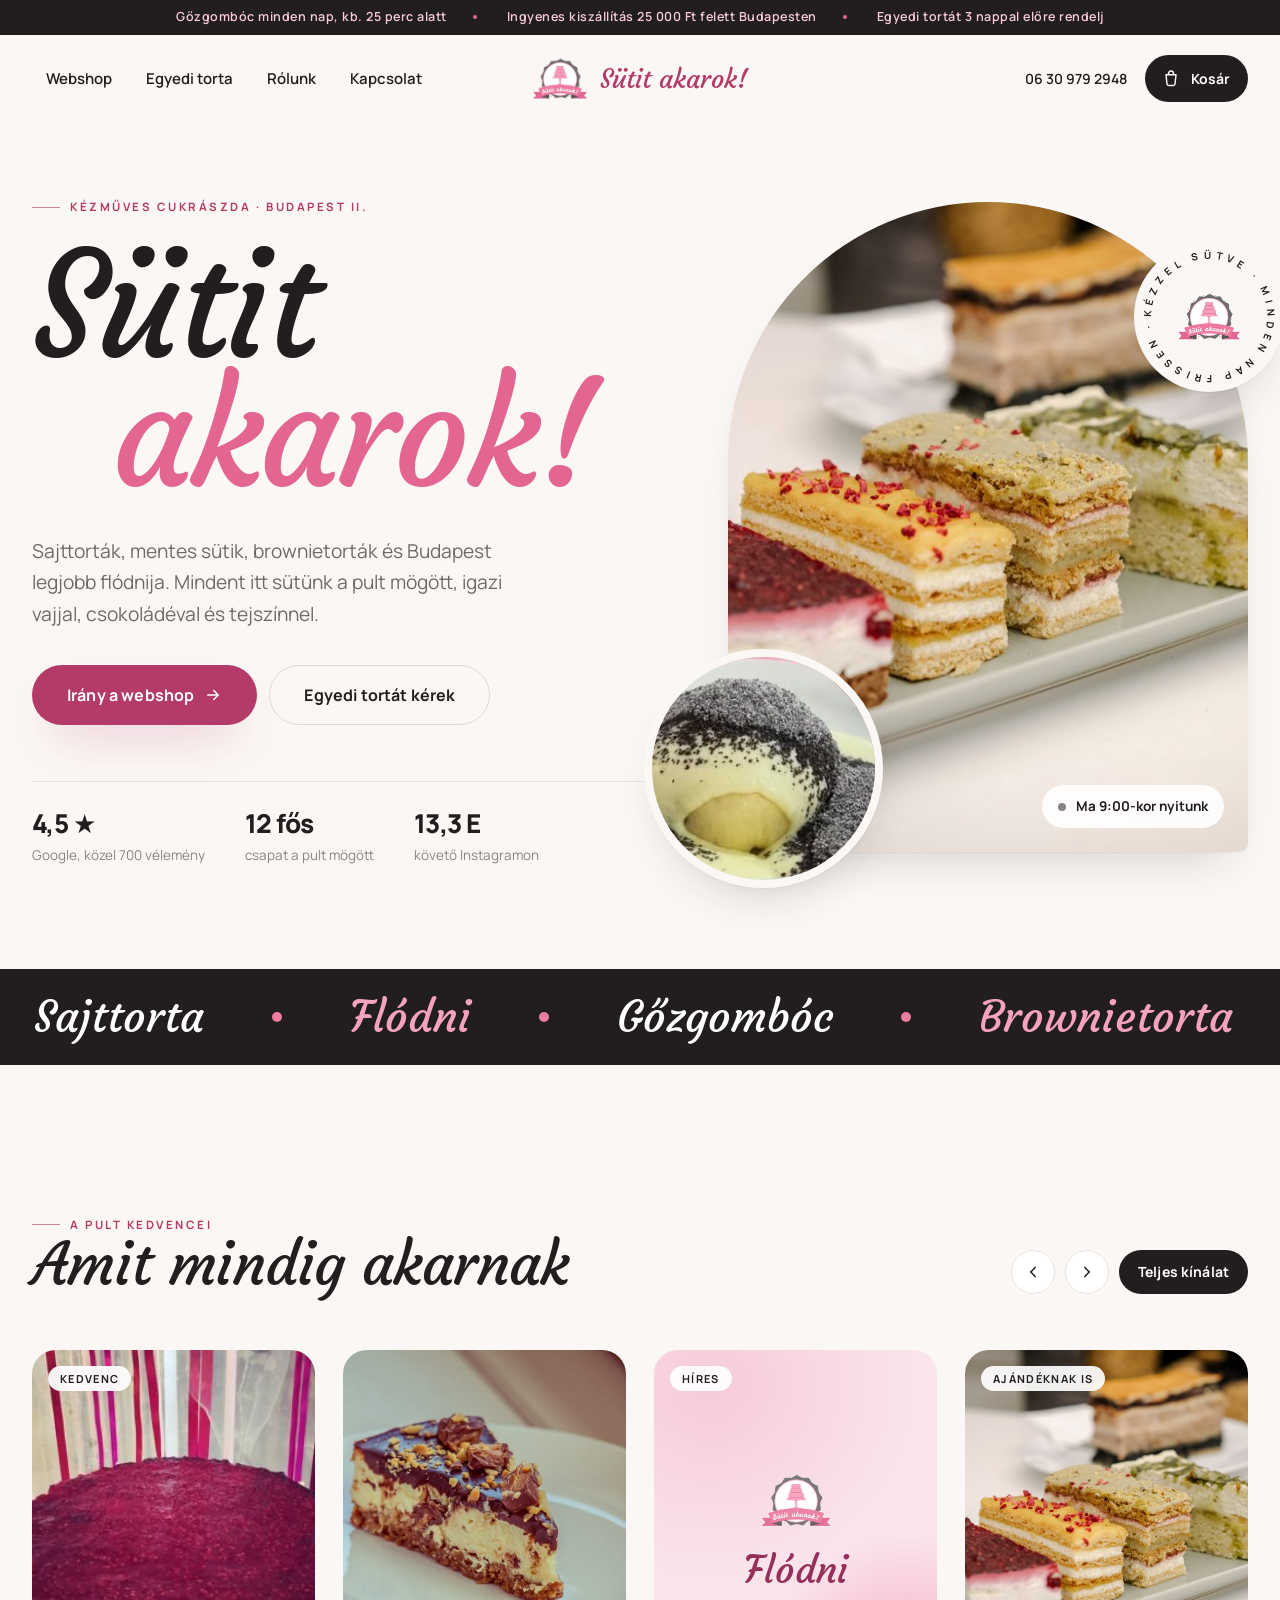
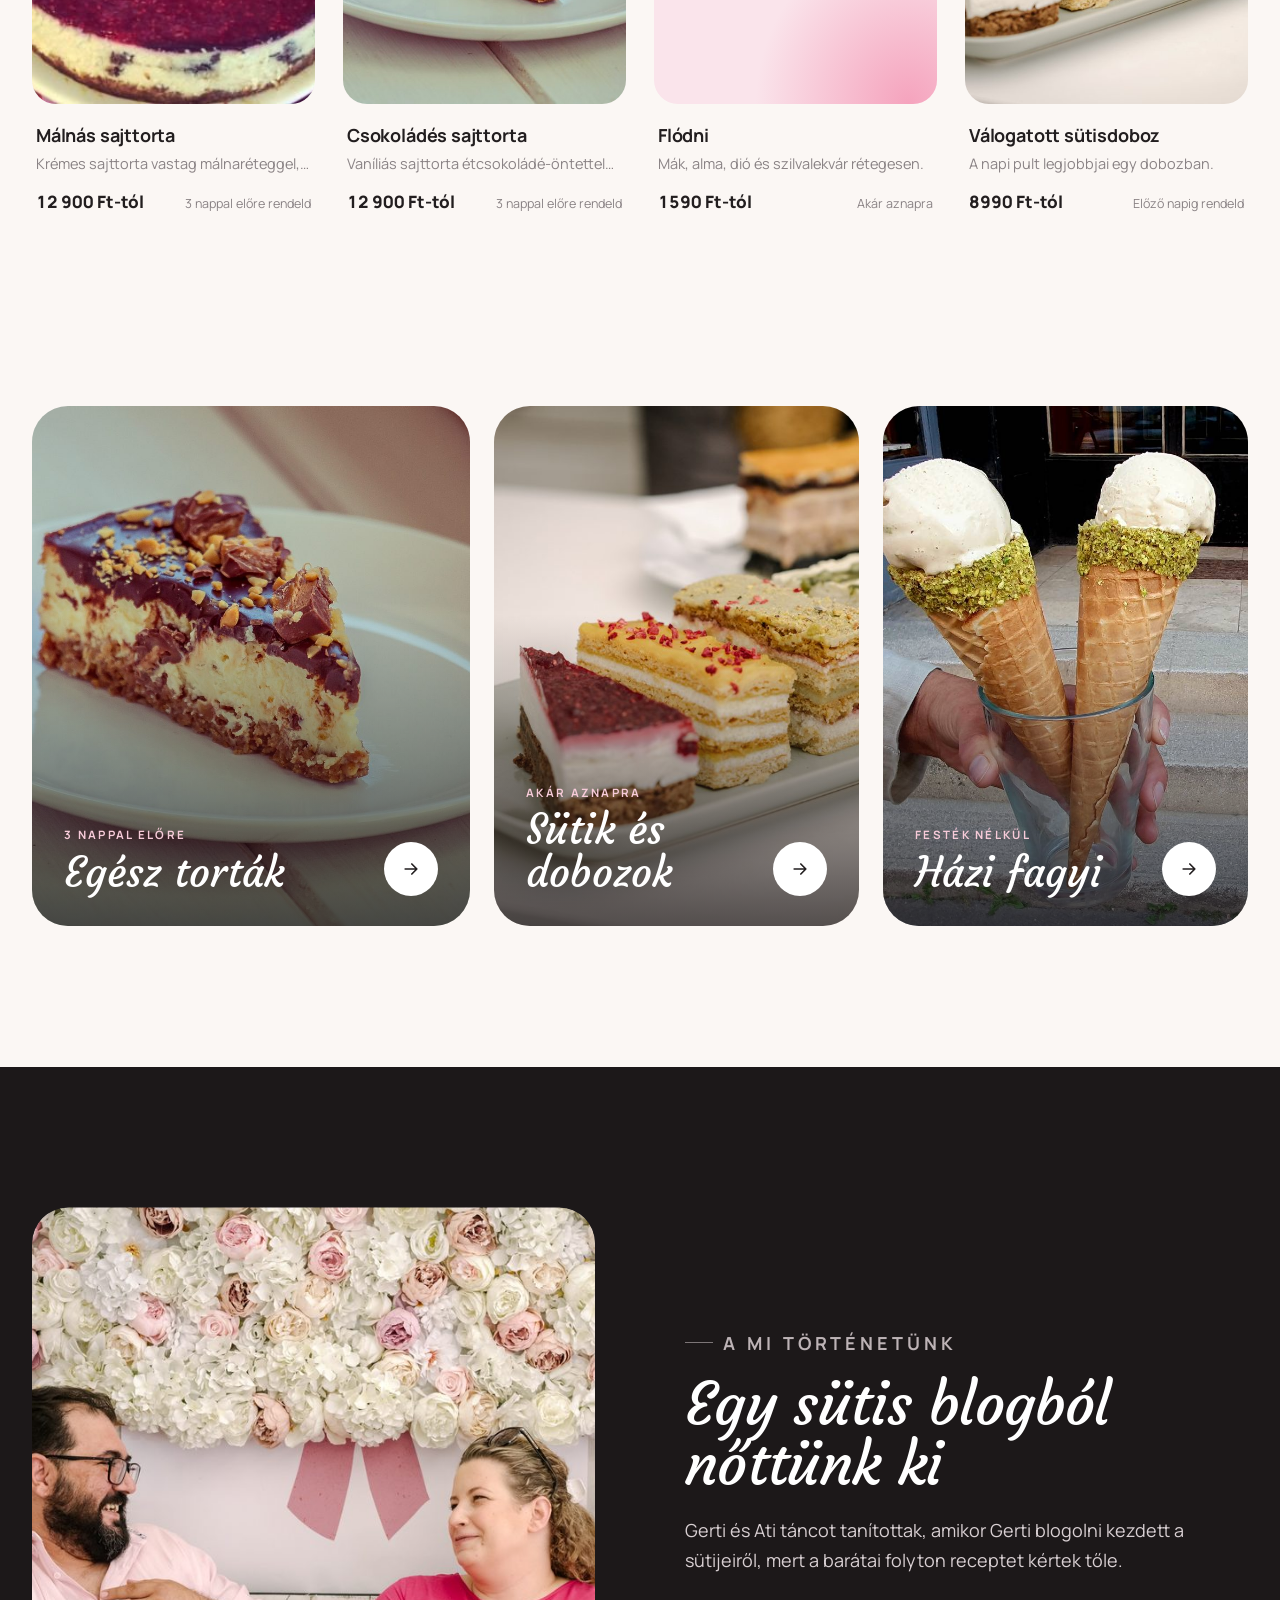
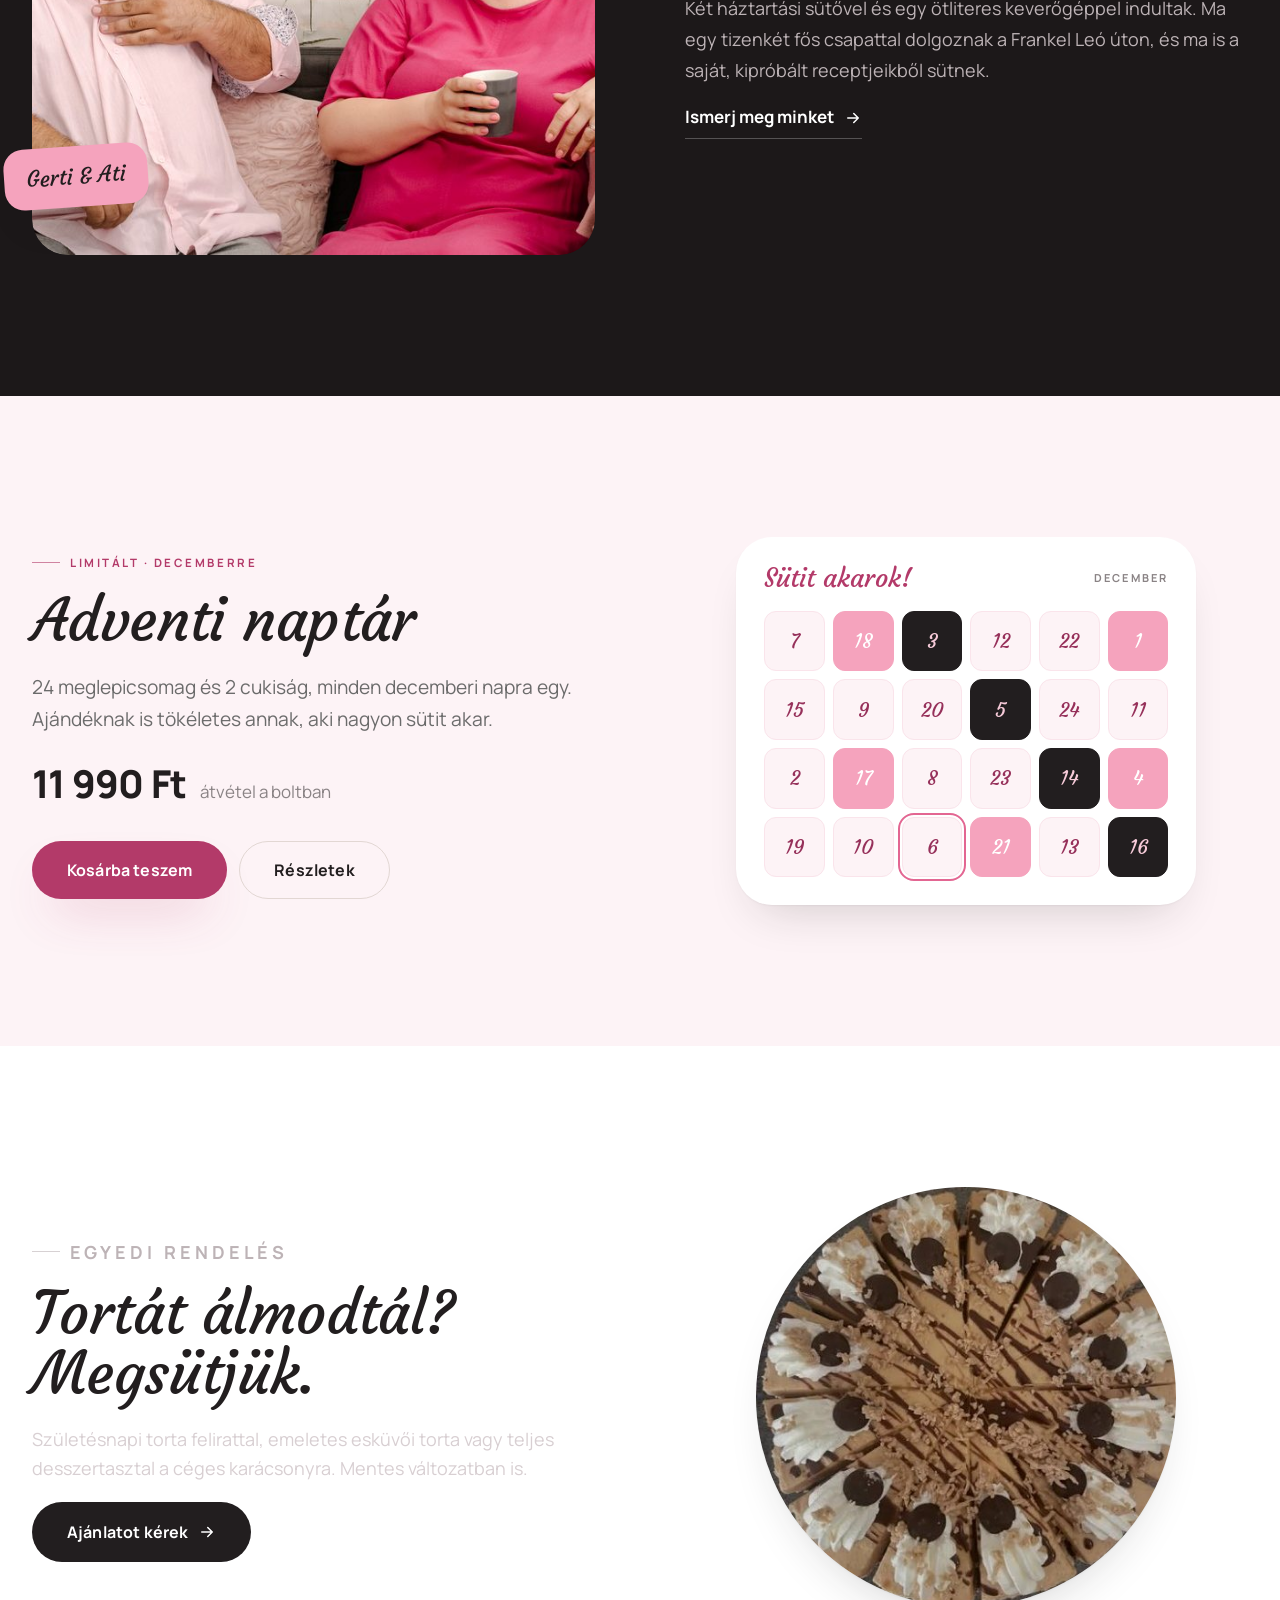
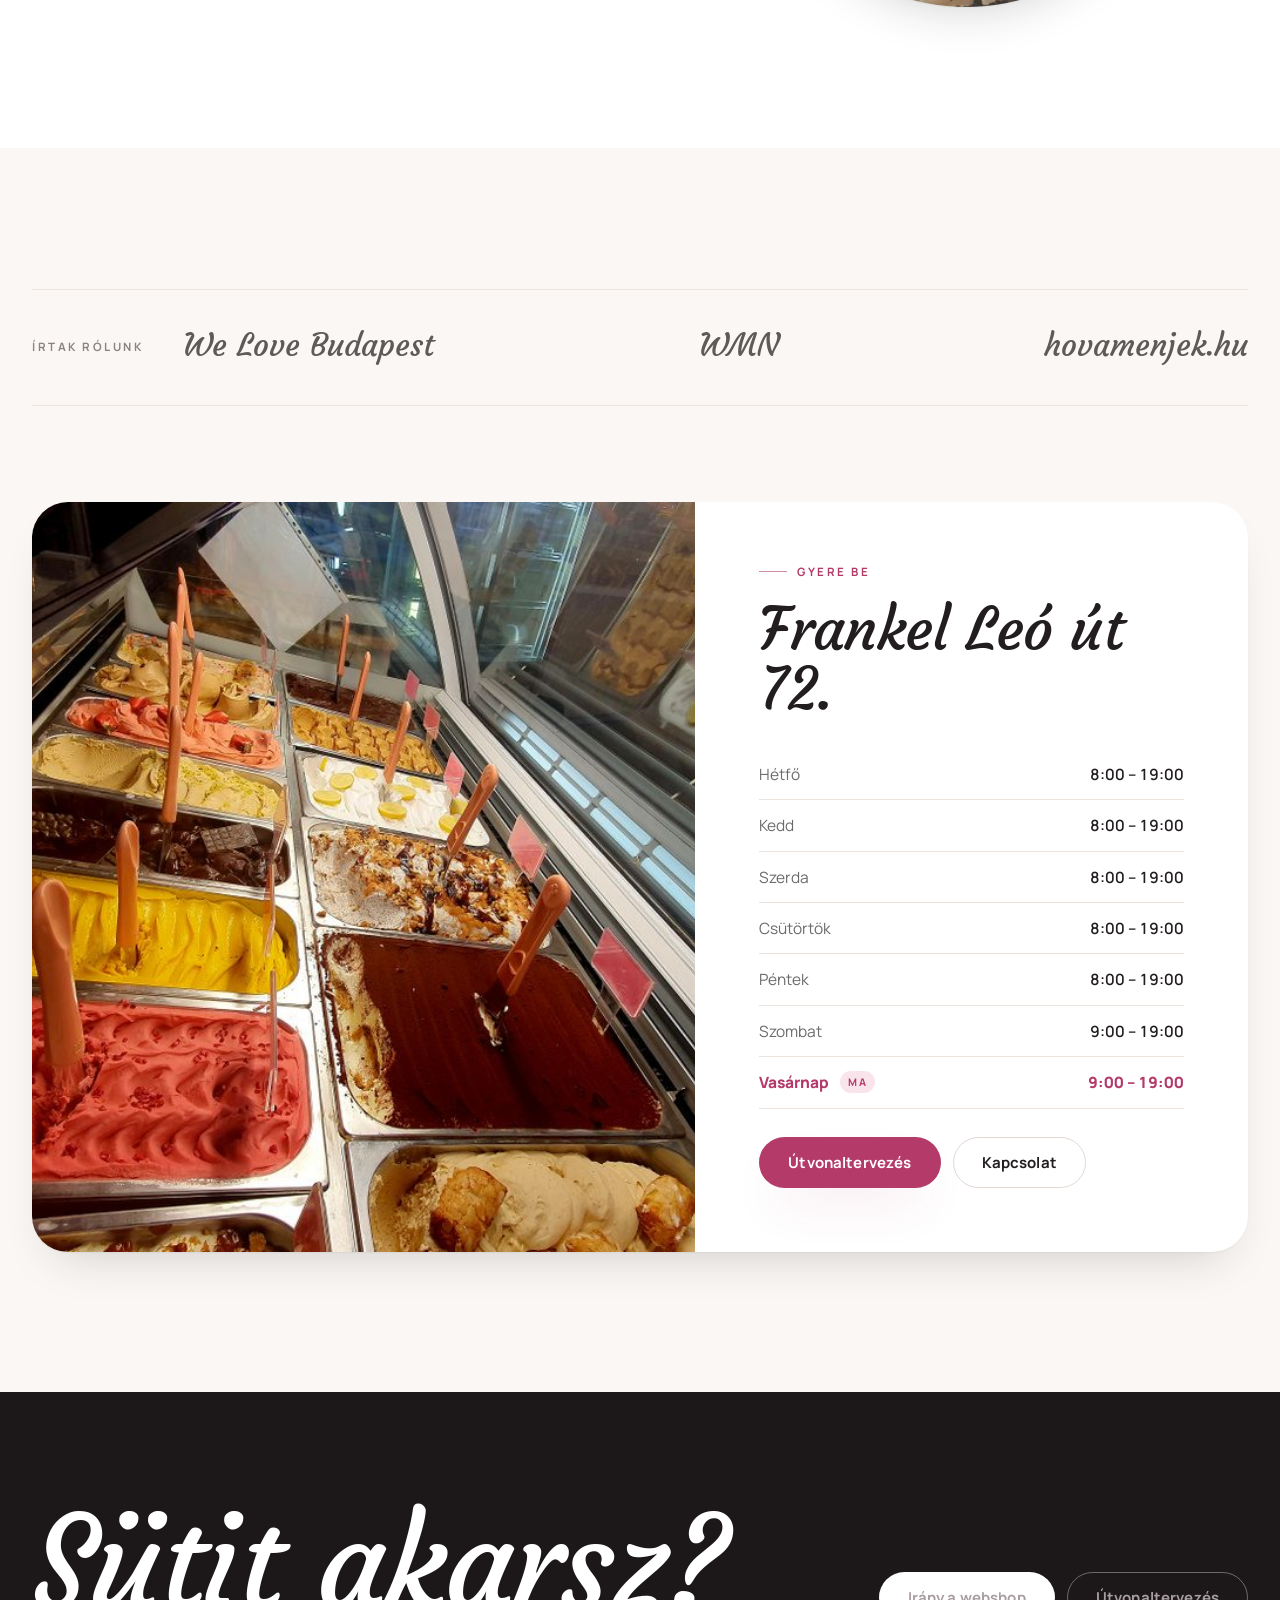
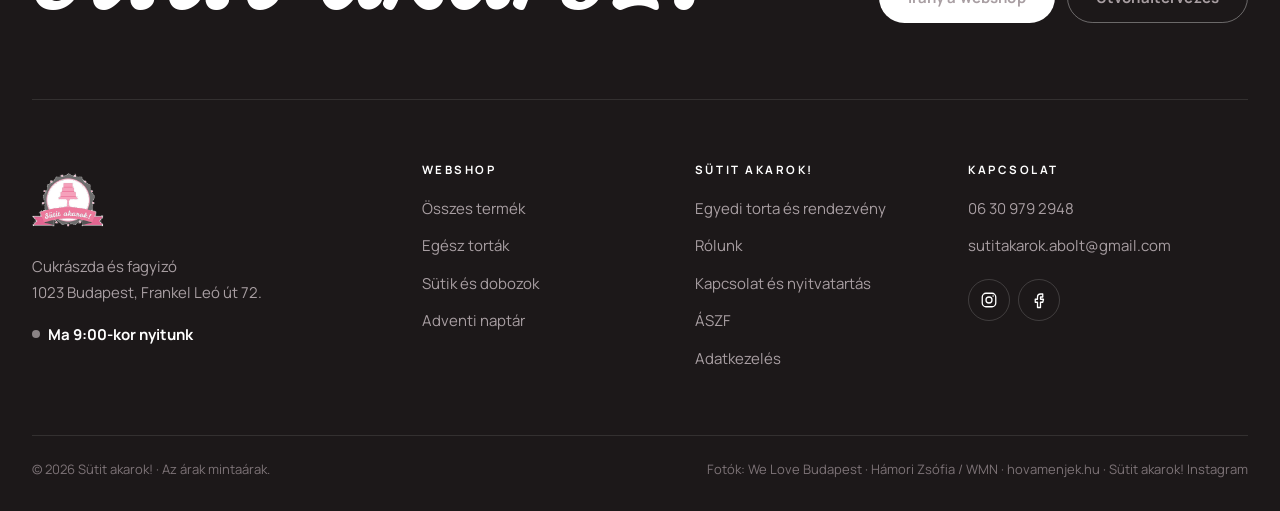
==== commit 8eb3e61a: "Többoldalas prémium webshop: külön oldalak, mini-kosár, új dizájn - Új oldalak: webshop (szűrő, kere" ====
--- a/index.html
+++ b/index.html
@@ -3,245 +3,167 @@
 <head>
   <meta charset="utf-8">
   <meta name="viewport" content="width=device-width, initial-scale=1">
-  <title>Sütit akarok! – cukrászda, webshop és tortarendelés a Frankel Leó úton</title>
-  <meta name="description" content="Rendelj online sajttortát, flódnit, gőzgombócot és házi fagyit a Sütit akarok! cukrászdától. Átvétel a Frankel Leó út 72. alatt vagy kiszállítás Budapesten.">
+  <title>Sütit akarok! – kézműves cukrászda és webshop, Budapest II.</title>
+  <meta name="description" content="Sajttorták, flódni, gőzgombóc és házi fagyi a Frankel Leó útról. Rendelj online, és vedd át a boltban, vagy kérd házhoz Budapesten.">
+  <meta name="theme-color" content="#fbf7f4">
   <link rel="icon" href="img/logo-240.png">
   <link rel="preconnect" href="https://fonts.googleapis.com">
   <link rel="preconnect" href="https://fonts.gstatic.com" crossorigin>
-  <!-- Courgette: a logó feliratához legközelebb álló betű, van ő/ű; Manrope: modern szövegbetű -->
   <link href="https://fonts.googleapis.com/css2?family=Courgette&family=Manrope:wght@400;500;600;700;800&display=swap" rel="stylesheet">
   <link rel="stylesheet" href="styles.css">
   <script>document.documentElement.classList.add('js')</script>
 </head>
-<body>
+<body data-page="home">
   <a class="skip" href="#tartalom">Ugrás a tartalomra</a>
-
-  <header class="hdr">
-    <div class="hdr__in">
-      <a class="hdr__brand" href="index.html" aria-label="Sütit akarok! – kezdőlap">
-        <img src="img/logo-240.png" alt="" width="52" height="52">
-        <span>Sütit akarok!</span>
-      </a>
-      <nav class="hdr__nav" id="nav" aria-label="Fő menü">
-        <a href="#webshop">Webshop</a>
-        <a href="#egyedi">Egyedi torta</a>
-        <a href="#advent">Advent</a>
-        <a href="#rolunk">Rólunk</a>
-        <a href="#info">Elérhetőség</a>
-      </nav>
-      <div class="hdr__tools">
-        <a class="hdr__phone" href="tel:+36309792948">06 30 979 2948</a>
-        <a class="cartbtn" href="kosar.html" data-cart-link aria-label="Kosár">
-          <svg viewBox="0 0 24 24" aria-hidden="true"><path d="M6 8h12l-1.2 11.2a2 2 0 0 1-2 1.8H9.2a2 2 0 0 1-2-1.8L6 8z"/><path d="M9 8V6.5a3 3 0 0 1 6 0V8"/></svg>
-          <span class="cartbtn__label">Kosár</span>
-          <span class="cartbtn__count" data-cart-count hidden>0</span>
-        </a>
-        <button class="hdr__burger" aria-expanded="false" aria-controls="nav" aria-label="Menü megnyitása"><span></span><span></span><span></span></button>
-      </div>
-    </div>
-  </header>
+  <div id="site-header"></div>
 
   <main id="tartalom">
     <!-- HERO -->
-    <section class="hero">
-      <div class="dots" aria-hidden="true"></div>
-      <div class="wrap hero__in">
-        <div class="hero__copy">
-          <p class="eyebrow eyebrow--pill">Cukrászda és fagyizó · Budapest II.</p>
-          <h1>Sütit akarsz?<br><em>Megsütöttük.</em></h1>
-          <p class="hero__lead">Sajttorták, mentes sütik, brownietorták és Budapest legjobb flódnija, mindent itt sütünk a pult mögött. Rendeld meg online, és vedd át a Frankel Leó úton.</p>
-          <div class="hero__cta">
-            <a class="btn btn--primary btn--lg" href="#webshop">Irány a webshop</a>
-            <a class="btn btn--ghost btn--lg" href="#egyedi">Egyedi tortát kérek</a>
+    <section class="hhero">
+      <div class="wrap hhero__in">
+        <div>
+          <p class="label">Kézműves cukrászda · Budapest II.</p>
+          <h1 class="d1 hhero__title"><span>Sütit</span><span>akarok!</span></h1>
+          <p class="lead hhero__lead">Sajttorták, mentes sütik, brownietorták és Budapest legjobb flódnija. Mindent itt sütünk a pult mögött, igazi vajjal, csokoládéval és tejszínnel.</p>
+          <div class="hhero__cta">
+            <a class="btn btn--primary btn--lg" href="webshop.html">Irány a webshop <svg viewBox="0 0 24 24" aria-hidden="true"><path d="M5 12h14M13 6l6 6-6 6"/></svg></a>
+            <a class="btn btn--ghost btn--lg" href="egyedi-torta.html">Egyedi tortát kérek</a>
           </div>
-          <ul class="proof">
-            <li><strong>4,5 ★</strong> Google, közel 700 vélemény</li>
-            <li><strong>Minden nap</strong> friss gőzgombóc</li>
-          </ul>
+          <div class="hhero__stats">
+            <div><b>4,5 ★</b><span>Google, közel 700 vélemény</span></div>
+            <div><b>12 fős</b><span>csapat a pult mögött</span></div>
+            <div><b>13,3 E</b><span>követő Instagramon</span></div>
+          </div>
         </div>
-        <div class="hero__media">
-          <img class="hero__img" src="img/foto/hero-sutik.jpg" alt="Válogatott szeletek tálon: málnás, pisztáciás és réteges sütemények" width="1097" height="731">
-          <div class="float float--status">
-            <img src="img/logo-240.png" alt="" width="44" height="44">
-            <div><strong id="open-now">Nyitvatartás</strong><span>Frankel Leó út 72.</span></div>
+        <div class="hhero__media">
+          <div class="hhero__arch">
+            <img src="img/foto/hero-portre.jpg" alt="Málnás, pisztáciás és réteges szeletek egy tálon" width="585" height="731" fetchpriority="high">
+            <span class="hhero__open"><i class="dot-live" id="hero-dot"></i><span data-open-now></span></span>
           </div>
-          <div class="float float--tag">Gőzgombóc kb. 25 perc alatt</div>
+          <div class="hhero__small"><img src="img/termek/gozgomboc.jpg" alt="Mákos gőzgombóc vaníliasodóban" width="255" height="255"></div>
+          <div class="seal" aria-hidden="true">
+            <svg viewBox="0 0 150 150"><defs><path id="circ" d="M75,75 m-58,0 a58,58 0 1,1 116,0 a58,58 0 1,1 -116,0"/></defs><text><textPath href="#circ" textLength="358">Kézzel sütve · Minden nap frissen ·</textPath></text></svg>
+            <img src="img/logo-240.png" alt="">
+          </div>
         </div>
       </div>
     </section>
 
-    <!-- ÍGÉRETEK -->
-    <section class="perks" aria-label="Miért mi">
-      <div class="wrap perks__in">
-        <div class="perk"><svg viewBox="0 0 24 24" aria-hidden="true"><path d="M4 11h16v8a2 2 0 0 1-2 2H6a2 2 0 0 1-2-2v-8z"/><path d="M4 11c0-4 3.6-7 8-7s8 3 8 7"/><path d="M9 15h6"/></svg><div><strong>Helyben sütve</strong><span>Saját recept, kis tételben</span></div></div>
-        <div class="perk"><svg viewBox="0 0 24 24" aria-hidden="true"><path d="M12 3c3 4 6 6.5 6 10a6 6 0 0 1-12 0c0-3.5 3-6 6-10z"/></svg><div><strong>Igazi alapanyag</strong><span>Vaj, csokoládé, tejszín</span></div></div>
-        <div class="perk"><svg viewBox="0 0 24 24" aria-hidden="true"><circle cx="12" cy="12" r="9"/><path d="M8 12.5l2.5 2.5L16 9.5"/></svg><div><strong>Mentes is</strong><span>Gluténmentes, vegán, laktózmentes</span></div></div>
-        <div class="perk"><svg viewBox="0 0 24 24" aria-hidden="true"><path d="M12 21s-7-6.2-7-11a7 7 0 0 1 14 0c0 4.8-7 11-7 11z"/><circle cx="12" cy="10" r="2.5"/></svg><div><strong>Átvétel vagy házhoz</strong><span>A boltban vagy Budapesten</span></div></div>
+    <div class="marquee" aria-hidden="true">
+      <div class="marquee__track">
+        <span>Sajttorta</span><span>Flódni</span><span>Gőzgombóc</span><span>Brownietorta</span><span>Pisztáciás fagyi</span><span>Mentes sütik</span><span>Indiáner</span>
+        <span>Sajttorta</span><span>Flódni</span><span>Gőzgombóc</span><span>Brownietorta</span><span>Pisztáciás fagyi</span><span>Mentes sütik</span><span>Indiáner</span>
+      </div>
+    </div>
+
+    <!-- KEDVENCEK -->
+    <section class="sec" aria-labelledby="fav-title">
+      <div class="wrap">
+        <div class="sec__head reveal">
+          <div>
+            <p class="label">A pult kedvencei</p>
+            <h2 class="h2" id="fav-title">Amit mindig akarnak</h2>
+          </div>
+          <div class="rail-ctrl">
+            <button class="iconbtn" type="button" data-rail="-1" aria-label="Előző termékek"><svg viewBox="0 0 24 24" aria-hidden="true"><path d="M15 6l-6 6 6 6"/></svg></button>
+            <button class="iconbtn" type="button" data-rail="1" aria-label="Következő termékek"><svg viewBox="0 0 24 24" aria-hidden="true"><path d="M9 6l6 6-6 6"/></svg></button>
+            <a class="btn btn--ink btn--sm" href="webshop.html">Teljes kínálat</a>
+          </div>
+        </div>
+        <div class="rail reveal" id="rail" tabindex="0" aria-label="Kiemelt termékek"></div>
       </div>
     </section>
 
-    <!-- WEBSHOP -->
-    <section class="sec" id="webshop" aria-labelledby="shop-title">
-      <div class="wrap">
-        <header class="sec__head reveal">
-          <p class="eyebrow">Webshop</p>
-          <h2 id="shop-title">Válassz, mi megsütjük</h2>
-          <p>Tedd kosárba, és vedd át a boltban, vagy kérd házhoz. Egész tortát legalább 3 nappal előre rendelj.</p>
-        </header>
-        <div class="chips reveal" role="tablist" aria-label="Kategóriák" id="chips"></div>
-        <div class="grid" id="grid" aria-live="polite"></div>
-        <p class="note">Az árak mintaárak. A kínálat naponta változik; ha valami épp elfogy, telefonon egyeztetünk.</p>
-        <!-- TODO: valódi árlista és termékfotók a partnertől -->
+    <!-- KATEGÓRIÁK -->
+    <section class="sec sec--tight" aria-label="Kategóriák">
+      <div class="wrap tiles">
+        <a class="tile reveal" href="webshop.html?cat=torta"><img src="img/foto/tile-tortak.jpg" alt="" loading="lazy" width="800" height="1000"><span class="tile__in"><span><small>3 nappal előre</small><strong>Egész torták</strong></span><span class="tile__go"><svg viewBox="0 0 24 24" aria-hidden="true"><path d="M5 12h14M13 6l6 6-6 6"/></svg></span></span></a>
+        <a class="tile reveal d-1" href="webshop.html?cat=szelet"><img src="img/foto/tile-sutik.jpg" alt="" loading="lazy" width="585" height="731"><span class="tile__in"><span><small>Akár aznapra</small><strong>Sütik és dobozok</strong></span><span class="tile__go"><svg viewBox="0 0 24 24" aria-hidden="true"><path d="M5 12h14M13 6l6 6-6 6"/></svg></span></span></a>
+        <a class="tile reveal d-2" href="webshop.html?cat=fagyi"><img src="img/foto/tile-fagyi.jpg" alt="" loading="lazy" width="768" height="960"><span class="tile__in"><span><small>Festék nélkül</small><strong>Házi fagyi</strong></span><span class="tile__go"><svg viewBox="0 0 24 24" aria-hidden="true"><path d="M5 12h14M13 6l6 6-6 6"/></svg></span></span></a>
+      </div>
+    </section>
+
+    <!-- TÖRTÉNET -->
+    <section class="sec sec--night" aria-labelledby="story-title">
+      <div class="wrap story">
+        <div class="story__media reveal">
+          <img class="reveal-img" src="img/foto/tulajok-viragfal.jpg" alt="Gerti és Ati a cukrászda virágfala előtt" loading="lazy" width="1097" height="731">
+          <span class="story__tag">Gerti &amp; Ati</span>
+        </div>
+        <div class="reveal d-1">
+          <p class="label label--light">A mi történetünk</p>
+          <h2 class="h2" id="story-title">Egy sütis blogból nőttünk ki</h2>
+          <p class="lead">Gerti és Ati táncot tanítottak, amikor Gerti blogolni kezdett a sütijeiről, mert a barátai folyton receptet kértek tőle.</p>
+          <p>Két háztartási sütővel és egy ötliteres keverőgéppel indultak. Ma egy tizenkét fős csapattal dolgoznak a Frankel Leó úton, és ma is a saját, kipróbált receptjeikből sütnek.</p>
+          <a class="link-arrow" href="rolunk.html">Ismerj meg minket <svg viewBox="0 0 24 24" aria-hidden="true"><path d="M5 12h14M13 6l6 6-6 6"/></svg></a>
+        </div>
       </div>
     </section>
 
     <!-- ADVENT -->
-    <section class="sec sec--tint" id="advent" aria-labelledby="advent-title">
-      <div class="dots dots--soft" aria-hidden="true"></div>
+    <section class="sec sec--rose" aria-labelledby="advent-title">
       <div class="wrap advent">
-        <div class="advent__copy reveal">
-          <p class="eyebrow">Limitált · decemberre</p>
-          <h2 id="advent-title">Adventi naptár</h2>
-          <p class="advent__lead">24 meglepicsomag és 2 cukiság, minden decemberi napra egy. Ajándéknak is tökéletes annak, aki nagyon sütit akar.</p>
-          <div class="advent__buy">
-            <span class="price price--lg">11 990 Ft</span>
+        <div class="reveal">
+          <p class="label">Limitált · decemberre</p>
+          <h2 class="h2" id="advent-title">Adventi naptár</h2>
+          <p class="lead">24 meglepicsomag és 2 cukiság, minden decemberi napra egy. Ajándéknak is tökéletes annak, aki nagyon sütit akar.</p>
+          <div class="price-tag"><b>11 990 Ft</b><span class="muted">átvétel a boltban</span></div>
+          <div class="hhero__cta">
             <button class="btn btn--primary btn--lg" type="button" data-add="adventi-naptar">Kosárba teszem</button>
+            <a class="btn btn--ghost btn--lg" href="termek.html?id=adventi-naptar">Részletek</a>
           </div>
-          <p class="note note--left">Átvétel a boltban. A rendelési határidőt hamarosan közöljük.</p>
           <!-- TODO: rendelési határidő, készlet -->
         </div>
-        <div class="cal reveal" aria-hidden="true">
-          <div class="cal__top"><img src="img/logo-240.png" alt="" width="34" height="34"><span>Sütit akarok!</span></div>
+        <div class="cal reveal d-1" aria-hidden="true">
+          <div class="cal__top"><span>Sütit akarok!</span><small>December</small></div>
           <div class="cal__grid" id="cal-grid"></div>
         </div>
       </div>
     </section>
 
     <!-- EGYEDI TORTA -->
-    <section class="sec" id="egyedi" aria-labelledby="egyedi-title">
-      <div class="wrap custom">
-        <div class="custom__intro reveal">
-          <p class="eyebrow">Egyedi rendelés</p>
-          <h2 id="egyedi-title">Torta, esküvő, desszertasztal</h2>
-          <p>Burkolt torta felirattal, esküvői emeletes torta vagy teljes desszertasztal a céges karácsonyra. Írd meg, mire és hány főre kell, és ajánlatot küldünk.</p>
-          <ul class="ticks">
-            <li>Mentes változatban is (gluténmentes, laktózmentes, vegán)</li>
-            <li>Felirattal, egyedi díszítéssel, a te ízeidből</li>
-            <li>Átvétel a boltban, vagy egyeztetett kiszállítás</li>
-          </ul>
-          <img class="custom__img" src="img/foto/fagyipult.jpg" alt="A Sütit akarok! színes fagyispultja" loading="lazy" width="639" height="639">
+    <section class="sec sec--white" aria-labelledby="custom-title">
+      <div class="wrap story">
+        <div class="reveal">
+          <p class="label">Egyedi rendelés</p>
+          <h2 class="h2" id="custom-title">Tortát álmodtál? Megsütjük.</h2>
+          <p class="lead">Születésnapi torta felirattal, emeletes esküvői torta vagy teljes desszertasztal a céges karácsonyra. Mentes változatban is.</p>
+          <a class="btn btn--ink btn--lg" href="egyedi-torta.html">Ajánlatot kérek <svg viewBox="0 0 24 24" aria-hidden="true"><path d="M5 12h14M13 6l6 6-6 6"/></svg></a>
         </div>
-        <form class="panel form reveal" id="custom-form" novalidate>
-          <fieldset class="seg">
-            <legend class="sr">Mit szeretnél?</legend>
-            <label><input type="radio" name="tipus" value="Torta" checked><span>Torta</span></label>
-            <label><input type="radio" name="tipus" value="Esküvői torta"><span>Esküvői torta</span></label>
-            <label><input type="radio" name="tipus" value="Desszertasztal"><span>Desszertasztal</span></label>
-          </fieldset>
-          <div class="grid2">
-            <label class="field"><span>Név</span><input name="nev" autocomplete="name" required></label>
-            <label class="field"><span>Telefonszám</span><input name="telefon" type="tel" autocomplete="tel" required></label>
-            <label class="field"><span>E-mail</span><input name="email" type="email" autocomplete="email"></label>
-            <label class="field"><span>Mikorra kell?</span><input name="datum" type="date" id="c-date" required></label>
-            <label class="field"><span id="c-qty-label">Hány szelet?</span><select name="mennyiseg" id="c-qty"></select></label>
-            <label class="field"><span>Mentesség</span>
-              <select name="mentes"><option>Nem kell</option><option>Gluténmentes</option><option>Laktózmentes</option><option>Vegán</option><option>Cukormentes</option></select>
-            </label>
-          </div>
-          <label class="field"><span>Ízek, felirat, ötletek</span><textarea name="uzenet" rows="3" placeholder="Pl. pisztáciás-málnás, „Boldog szülinapot, Anna!” felirattal"></textarea></label>
-          <p class="form__err" id="c-err" role="alert"></p>
-          <button class="btn btn--primary btn--lg btn--block" type="submit">Ajánlatot kérek</button>
-          <p class="note">Sürgős? Hívj: <a href="tel:+36309792948">06 30 979 2948</a></p>
-        </form>
+        <div class="round-img reveal d-1" style="justify-self:center;margin-top:0"><img src="img/termek/tejszines-csokitorta.jpg" alt="Tejszínrózsás csokoládétorta felülről" loading="lazy" width="460" height="460"></div>
       </div>
     </section>
 
-    <!-- RÓLUNK -->
-    <section class="sec sec--tint" id="rolunk" aria-labelledby="rolunk-title">
-      <div class="wrap about">
-        <figure class="about__media reveal">
-          <img src="img/foto/gerti-ati-bolt.jpg" alt="Gerti és Ati a Sütit akarok! pultja előtt" loading="lazy" width="1170" height="658">
-        </figure>
-        <div class="about__copy reveal">
-          <p class="eyebrow">Rólunk</p>
-          <h2 id="rolunk-title">Egy sütis blogból nőttünk ki</h2>
-          <p>Gerti és Ati táncot tanítottak, amikor Gerti blogolni kezdett a sütijeiről, mert a barátai folyton receptet kértek tőle. Két háztartási sütővel indultak, ma egy tizenkét fős csapattal sütnek a Frankel Leó úton.</p>
-          <p>Ami nem változott: mindent itt, a pult mögött készítünk, igazi vajjal, csokoládéval és tejszínnel.</p>
-          <dl class="stats">
-            <div><dt>2013</dt><dd>az első blogbejegyzés</dd></div>
-            <div><dt>12</dt><dd>fős csapat</dd></div>
-            <div><dt>4,5 ★</dt><dd>Google-értékelés</dd></div>
-          </dl>
+    <!-- SAJTÓ + LÁTOGATÁS -->
+    <section class="sec" aria-labelledby="visit-title">
+      <div class="wrap">
+        <div class="press reveal">
+          <p>Írtak rólunk</p>
+          <ul>
+            <li><a href="https://welovebudapest.com/cikk/2024/05/31/gasztro-sutit-akarok-sutis-flodnis-fagyi-fagylalt/" target="_blank" rel="noopener">We Love Budapest</a></li>
+            <li><a href="https://wmn.hu/wmn-life/65036-kapusi-gerti-menyhert-attila-sutit-akarok" target="_blank" rel="noopener">WMN</a></li>
+            <li><a href="https://hovamenjek.hu/budapest-ii-kerulet/sutit-akarok" target="_blank" rel="noopener">hovamenjek.hu</a></li>
+          </ul>
         </div>
-      </div>
-    </section>
-
-    <!-- ELÉRHETŐSÉG -->
-    <section class="sec" id="info" aria-labelledby="info-title">
-      <div class="wrap info">
-        <div class="panel info__card reveal">
-          <p class="eyebrow">Gyere be hozzánk</p>
-          <h2 id="info-title">Frankel Leó út 72.</h2>
-          <p>1023 Budapest, II. kerület, a Margit híd budai hídfőjétől pár perc sétára.</p>
-          <table class="hours" id="hours" aria-label="Nyitvatartás"></table>
-          <!-- TODO: nyitvatartás egyeztetése a partnerrel -->
-          <ul class="pills">
-            <li>Kutyabarát</li><li>Terasz</li><li>Akadálymentes</li><li>Kártyás fizetés</li><li>Reggeli egész nap</li>
-          </ul>
-          <div class="info__btns">
-            <a class="btn btn--primary" href="tel:+36309792948">Hívás</a>
-            <a class="btn btn--ghost" href="mailto:sutitakarok.abolt@gmail.com">E-mail</a>
+        <div class="visit reveal" style="margin-top:96px">
+          <div class="visit__media"><img src="img/foto/vitrin-szeles.jpg" alt="A Sütit akarok! fagyispultja" loading="lazy" width="1136" height="639"></div>
+          <div class="visit__body">
+            <p class="label">Gyere be</p>
+            <h2 class="h2" id="visit-title">Frankel Leó út 72.</h2>
+            <table class="hours" id="hours" aria-label="Nyitvatartás"></table>
+            <div class="hhero__cta" style="margin-top:0">
+              <a class="btn btn--primary" href="https://www.google.com/maps/dir/?api=1&amp;destination=Budapest%2C%20Frankel%20Le%C3%B3%20%C3%BAt%2072" target="_blank" rel="noopener">Útvonaltervezés</a>
+              <a class="btn btn--ghost" href="kapcsolat.html">Kapcsolat</a>
+            </div>
           </div>
-        </div>
-        <div class="map reveal">
-          <iframe title="Térkép: Sütit akarok!, 1023 Budapest, Frankel Leó út 72." loading="lazy" referrerpolicy="no-referrer-when-downgrade"
-            src="https://maps.google.com/maps?q=Budapest%2C%20Frankel%20Le%C3%B3%20%C3%BAt%2072&z=16&output=embed"></iframe>
         </div>
       </div>
     </section>
   </main>
 
-  <footer class="ftr">
-    <div class="wrap ftr__in">
-      <div class="ftr__brand">
-        <img src="img/logo-240.png" alt="" width="84" height="84">
-        <p class="ftr__script">Sütit akarok!</p>
-        <p>Cukrászda és fagyizó<br>1023 Budapest, Frankel Leó út 72.</p>
-      </div>
-      <nav class="ftr__col" aria-label="Webshop">
-        <p class="ftr__h">Webshop</p>
-        <a href="#webshop">Összes termék</a>
-        <a href="#advent">Adventi naptár</a>
-        <a href="#egyedi">Egyedi torta</a>
-        <a href="kosar.html">Kosár</a>
-      </nav>
-      <nav class="ftr__col" aria-label="Információ">
-        <p class="ftr__h">Információ</p>
-        <a href="#rolunk">Rólunk</a>
-        <a href="#info">Nyitvatartás</a>
-        <a href="#">ÁSZF</a>
-        <a href="#">Adatkezelés</a>
-        <!-- TODO: ÁSZF és adatkezelési tájékoztató -->
-      </nav>
-      <div class="ftr__col">
-        <p class="ftr__h">Kapcsolat</p>
-        <a href="tel:+36309792948">06 30 979 2948</a>
-        <a href="mailto:sutitakarok.abolt@gmail.com">sutitakarok.abolt@gmail.com</a>
-        <div class="social">
-          <a href="https://www.instagram.com/sutitakarok/" target="_blank" rel="noopener" aria-label="Instagram"><svg viewBox="0 0 24 24" aria-hidden="true"><rect x="3" y="3" width="18" height="18" rx="5"/><circle cx="12" cy="12" r="4"/><circle cx="17.5" cy="6.5" r="1" class="dot"/></svg></a>
-          <a href="https://www.facebook.com/sutitakarokblog/" target="_blank" rel="noopener" aria-label="Facebook"><svg viewBox="0 0 24 24" aria-hidden="true"><path d="M14 8h3V4h-3a4 4 0 0 0-4 4v3H7v4h3v7h4v-7h3l1-4h-4V8z"/></svg></a>
-        </div>
-      </div>
-    </div>
-    <div class="wrap ftr__legal">
-      <p>© <span data-year></span> Sütit akarok!</p>
-      <p>Fotók: We Love Budapest · Hámori Zsófia / WMN · hovamenjek.hu · Sütit akarok! Instagram</p>
-      <!-- TODO: a sajtófotókhoz engedély kell, vagy cseréljük a bolt saját fotóira -->
-    </div>
-  </footer>
-
+  <div id="site-footer"></div>
   <script src="js/data.js"></script>
-  <script src="js/cart.js"></script>
+  <script src="js/core.js"></script>
   <script src="js/home.js"></script>
 </body>
 </html>
--- a/styles.css
+++ b/styles.css
@@ -1,417 +1,660 @@
-/* Sütit akarok! – v4, prémium webshop
-   Színek a logóból: három rózsaszín (#F5A3BD, #EE7EA0, #E36692), grafitszürke (#6B6B6B), fehér.
-   Betűk: Courgette (a logó felirata), Manrope (felület és szöveg). */
+/* =====================================================================
+   Sütit akarok! – v5 prémium, többoldalas webshop
+   Színek a logóból: #F5A3BD · #EE7EA0 · #E36692 · grafit #6B6B6B
+   Betűk: Courgette (a logó felirata) + Manrope
+   ===================================================================== */
 :root {
-  --p-50: #fff6f9;
-  --p-100: #fdeaf0;
-  --p-200: #fad3df;
-  --p-300: #f5a3bd;   /* logó: világos rózsaszín */
-  --p-400: #ee7ea0;   /* logó: középső */
-  --p-500: #e36692;   /* logó: szalag */
-  --p-600: #cf4c7c;
-  --p-700: #b33a69;   /* szöveg és gomb rózsaszínen/fehéren (AA kontraszt) */
-  --g-100: #f4f2f3;
-  --g-200: #e7e3e5;
-  --g-400: #9a9597;
-  --g-500: #6b6b6b;   /* logó: grafit */
-  --g-700: #45403f;
-  --ink: #2b2628;
+  --porcelain: #fbf7f4;
   --white: #fff;
+  --ink: #221e1f;
+  --night: #1c1819;
+  --graphite: #6b6b6b;
+  --mute: #8a8385;
+  --line: #ece3df;
+  --line-2: #e2d7d3;
+  --rose-50: #fdf3f6;
+  --rose-100: #fae4eb;
+  --rose-200: #f7cbd9;
+  --rose-300: #f5a3bd;
+  --rose-400: #ee7ea0;
+  --rose-500: #e36692;
+  --rose-700: #b33a69;
+  --rose-800: #96305a;
 
   --f-script: "Courgette", "Brush Script MT", cursive;
   --f-ui: "Manrope", system-ui, -apple-system, "Segoe UI", sans-serif;
 
-  --wrap: 1200px;
-  --r-sm: 12px;
-  --r: 20px;
-  --r-lg: 32px;
-  --shadow-sm: 0 1px 2px rgb(43 38 40 / .06), 0 2px 8px rgb(43 38 40 / .04);
-  --shadow: 0 2px 6px rgb(43 38 40 / .05), 0 18px 40px -12px rgb(179 58 105 / .18);
-  --ease: cubic-bezier(.2, .7, .2, 1);
+  --wrap: 1320px;
+  --r-sm: 14px;
+  --r: 24px;
+  --r-lg: 36px;
+  --ease: cubic-bezier(.2, .7, .1, 1);
+  --shadow: 0 1px 2px rgb(34 30 31 / .04), 0 24px 48px -24px rgb(34 30 31 / .22);
+  --shadow-rose: 0 24px 50px -22px rgb(179 58 105 / .45);
 }
 
+@view-transition { navigation: auto; }
+::view-transition-old(root), ::view-transition-new(root) { animation-duration: .28s; }
+
 *, *::before, *::after { box-sizing: border-box; }
-html { scroll-behavior: smooth; scroll-padding-top: 88px; }
-body { margin: 0; background: var(--white); color: var(--g-700); font: 400 16.5px/1.65 var(--f-ui); -webkit-font-smoothing: antialiased; }
+html { scroll-behavior: smooth; scroll-padding-top: 110px; -webkit-text-size-adjust: 100%; }
+body { margin: 0; background: var(--porcelain); color: var(--graphite); font: 400 17px/1.7 var(--f-ui); -webkit-font-smoothing: antialiased; text-rendering: optimizeLegibility; }
+body.drawer-open { overflow: hidden; }
 img { display: block; max-width: 100%; height: auto; }
-a { color: var(--p-700); }
-h1, h2, h3 { margin: 0; color: var(--ink); }
+a { color: inherit; }
+h1, h2, h3, h4 { margin: 0; color: var(--ink); font-weight: 400; }
 p { margin: 0 0 1em; }
-button { font: inherit; }
-:focus-visible { outline: 3px solid var(--p-400); outline-offset: 3px; border-radius: 6px; }
+button, input, select, textarea { font: inherit; }
+::selection { background: var(--rose-200); color: var(--ink); }
+:focus-visible { outline: 2px solid var(--rose-500); outline-offset: 3px; border-radius: 8px; }
 .sr { position: absolute; width: 1px; height: 1px; overflow: hidden; clip: rect(0 0 0 0); white-space: nowrap; }
-.skip { position: absolute; left: -999px; top: 8px; z-index: 99; background: var(--ink); color: #fff; padding: 8px 14px; border-radius: 8px; }
-.skip:focus { left: 8px; }
-.wrap { width: min(100% - 40px, var(--wrap)); margin-inline: auto; }
-
-/* ---------- Tipó-elemek ---------- */
-.eyebrow { font: 700 12px/1.2 var(--f-ui); letter-spacing: .16em; text-transform: uppercase; color: var(--p-600); margin-bottom: 14px; }
-.eyebrow--pill { display: inline-block; padding: 8px 14px; border-radius: 999px; background: var(--p-100); color: var(--p-700); letter-spacing: .1em; }
-.note { font-size: 14px; color: var(--g-500); text-align: center; margin-top: 18px; }
-.note--left { text-align: left; }
-.price { font: 800 18px/1 var(--f-ui); color: var(--ink); letter-spacing: -.01em; font-variant-numeric: tabular-nums; }
-.price--lg { font-size: 30px; }
+.skip { position: absolute; left: -999px; top: 8px; z-index: 99; background: var(--ink); color: #fff; padding: 10px 16px; border-radius: 999px; text-decoration: none; }
+.skip:focus { left: 12px; }
+.wrap { width: min(100% - 64px, var(--wrap)); margin-inline: auto; }
+.wrap--narrow { max-width: 860px; }
+
+/* ---------- Tipográfia ---------- */
+.label { display: inline-flex; align-items: center; gap: 10px; font: 700 11.5px/1 var(--f-ui); letter-spacing: .22em; text-transform: uppercase; color: var(--rose-700); margin-bottom: 22px; }
+.label::before { content: ""; width: 28px; height: 1px; background: currentColor; opacity: .6; }
+.label--plain::before { display: none; }
+.label--light { color: var(--rose-300); }
+.script { font-family: var(--f-script); }
+.d1 { font: 400 clamp(64px, 11.5vw, 176px)/.88 var(--f-script); letter-spacing: -.02em; color: var(--ink); }
+.d2 { font: 400 clamp(44px, 6.4vw, 96px)/.98 var(--f-script); letter-spacing: -.015em; }
+.h2 { font: 400 clamp(38px, 4.6vw, 68px)/1.02 var(--f-script); letter-spacing: -.01em; margin-bottom: 22px; }
+.h3 { font: 700 22px/1.3 var(--f-ui); letter-spacing: -.01em; }
+.rose { color: var(--rose-500); }
+.lead { font-size: clamp(18px, 1.5vw, 21px); line-height: 1.65; color: var(--graphite); max-width: 560px; }
+.muted { color: var(--mute); }
+.small { font-size: 14px; }
 
 /* ---------- Gombok ---------- */
 .btn {
-  display: inline-flex; align-items: center; justify-content: center; gap: 8px;
-  font: 700 15px/1 var(--f-ui); text-decoration: none; white-space: nowrap;
-  padding: 14px 22px; border-radius: 999px; border: 1.5px solid transparent; cursor: pointer;
-  transition: background-color .2s var(--ease), color .2s var(--ease), border-color .2s var(--ease), transform .2s var(--ease), box-shadow .2s var(--ease);
+  position: relative; display: inline-flex; align-items: center; justify-content: center; gap: 10px;
+  font: 700 15px/1 var(--f-ui); letter-spacing: .01em; text-decoration: none; white-space: nowrap;
+  padding: 17px 28px; border-radius: 999px; border: 1px solid transparent; cursor: pointer; overflow: hidden;
+  transition: background-color .3s var(--ease), color .3s var(--ease), border-color .3s var(--ease), transform .3s var(--ease), box-shadow .3s var(--ease);
 }
-.btn svg { width: 16px; height: 16px; fill: none; stroke: currentColor; stroke-width: 2.4; stroke-linecap: round; }
+.btn svg { width: 18px; height: 18px; fill: none; stroke: currentColor; stroke-width: 2; stroke-linecap: round; stroke-linejoin: round; transition: transform .3s var(--ease); }
+.btn:hover svg { transform: translateX(3px); }
 .btn:active { transform: translateY(1px); }
-.btn--sm { font-size: 14px; padding: 10px 16px; }
-.btn--lg { font-size: 16px; padding: 17px 28px; }
+.btn--sm { padding: 12px 18px; font-size: 14px; }
+.btn--lg { padding: 20px 34px; font-size: 16px; }
 .btn--block { width: 100%; }
-.btn--primary { background: var(--p-700); color: var(--white); box-shadow: 0 8px 20px -8px rgb(179 58 105 / .55); }
-.btn--primary:hover { background: var(--p-600); }
-.btn--primary.is-added { background: var(--g-700); }
-.btn--ghost { border-color: var(--g-200); color: var(--ink); background: var(--white); }
-.btn--ghost:hover { border-color: var(--p-300); color: var(--p-700); }
-.btn--soft { background: var(--p-100); color: var(--p-700); }
-.btn--soft:hover { background: var(--p-200); }
+.btn--primary { background: var(--rose-700); color: var(--white); box-shadow: var(--shadow-rose); }
+.btn--primary:hover { background: var(--rose-800); }
+.btn--ink { background: var(--ink); color: var(--white); }
+.btn--ink:hover { background: var(--rose-700); }
+.btn--ghost { border-color: var(--line-2); color: var(--ink); background: transparent; }
+.btn--ghost:hover { border-color: var(--ink); }
+.btn--light { background: var(--white); color: var(--ink); }
+.btn--light:hover { background: var(--rose-100); }
+.btn--outline-light { border-color: rgb(255 255 255 / .35); color: var(--white); }
+.btn--outline-light:hover { border-color: var(--white); }
+.btn--text { background: none; color: var(--ink); padding: 14px; text-decoration: underline; text-underline-offset: 4px; text-decoration-color: var(--line-2); }
+.btn--text:hover { text-decoration-color: var(--ink); }
+.btn[disabled] { opacity: .6; cursor: wait; }
+.link-arrow { display: inline-flex; align-items: center; gap: 10px; font-weight: 700; color: var(--ink); text-decoration: none; border-bottom: 1px solid var(--line-2); padding-bottom: 6px; transition: border-color .3s, gap .3s var(--ease); }
+.link-arrow:hover { border-color: var(--ink); gap: 14px; }
+.link-arrow svg { width: 18px; height: 18px; fill: none; stroke: currentColor; stroke-width: 2; stroke-linecap: round; stroke-linejoin: round; }
+.iconbtn { width: 44px; height: 44px; border-radius: 50%; border: 1px solid var(--line); background: var(--white); display: grid; place-items: center; cursor: pointer; color: var(--ink); transition: background-color .2s, border-color .2s; }
+.iconbtn:hover { border-color: var(--ink); }
+.iconbtn svg { width: 18px; height: 18px; fill: none; stroke: currentColor; stroke-width: 2; stroke-linecap: round; }
+
+/* ---------- Közlemény-sáv ---------- */
+.announce { background: var(--ink); color: var(--rose-200); font: 600 12.5px/1 var(--f-ui); letter-spacing: .04em; overflow: hidden; }
+.announce__track { display: flex; justify-content: center; gap: 56px; padding: 11px 24px; white-space: nowrap; }
+.announce__track span { display: inline-flex; align-items: center; gap: 56px; }
+.announce__track span + span::before { content: ""; width: 4px; height: 4px; border-radius: 50%; background: var(--rose-500); margin-left: -30px; margin-right: -26px; }
 
 /* ---------- Fejléc ---------- */
-.hdr { position: sticky; top: 0; z-index: 40; background: rgb(255 255 255 / .9); backdrop-filter: saturate(1.4) blur(14px); border-bottom: 1px solid transparent; transition: border-color .25s, box-shadow .25s; }
-.hdr.is-scrolled { border-color: var(--g-200); box-shadow: 0 6px 24px -18px rgb(43 38 40 / .35); }
-.hdr__in { width: min(100% - 40px, 1280px); margin-inline: auto; height: 78px; display: flex; align-items: center; gap: 28px; }
-.hdr__brand { display: flex; align-items: center; gap: 12px; text-decoration: none; flex-shrink: 0; }
-.hdr__brand img { width: 52px; height: 52px; }
-.hdr__brand span { font: 400 24px/1 var(--f-script); color: var(--p-600); }
-.hdr__nav { display: flex; gap: 4px; margin-inline: auto; }
-.hdr__nav a { padding: 10px 14px; border-radius: 999px; color: var(--g-700); text-decoration: none; font-weight: 600; font-size: 15px; transition: background-color .2s, color .2s; }
-.hdr__nav a:hover { background: var(--p-50); color: var(--p-700); }
-.hdr__nav a[aria-current="page"] { color: var(--p-700); }
-.hdr__tools { display: flex; align-items: center; gap: 14px; }
-.hdr__phone { font-weight: 700; font-size: 14px; color: var(--g-700); text-decoration: none; }
-.hdr__phone:hover { color: var(--p-700); }
-.cartbtn { position: relative; display: inline-flex; align-items: center; gap: 8px; padding: 10px 16px 10px 14px; border-radius: 999px; background: var(--ink); color: var(--white); text-decoration: none; font-weight: 700; font-size: 14px; transition: background-color .2s; }
-.cartbtn:hover { background: var(--p-700); }
-.cartbtn svg { width: 20px; height: 20px; fill: none; stroke: currentColor; stroke-width: 1.8; stroke-linejoin: round; }
-.cartbtn__count { min-width: 22px; height: 22px; padding: 0 6px; border-radius: 999px; background: var(--p-300); color: var(--ink); font-size: 12px; font-weight: 800; display: inline-grid; place-items: center; }
+.hdr { position: sticky; top: 0; z-index: 50; background: rgb(251 247 244 / .82); backdrop-filter: saturate(1.6) blur(18px); -webkit-backdrop-filter: saturate(1.6) blur(18px); border-bottom: 1px solid transparent; transition: transform .45s var(--ease), border-color .3s, background-color .3s; }
+.hdr.is-scrolled { border-color: var(--line); background: rgb(251 247 244 / .92); }
+.hdr.is-hidden { transform: translateY(-100%); }
+.hdr__in { width: min(100% - 64px, 1440px); margin-inline: auto; height: 88px; display: grid; grid-template-columns: 1fr auto 1fr; align-items: center; gap: 24px; }
+.hdr__nav { display: flex; gap: 6px; }
+.hdr__nav a { position: relative; padding: 10px 14px; color: var(--ink); text-decoration: none; font-weight: 600; font-size: 15px; }
+.hdr__nav a::after { content: ""; position: absolute; left: 14px; right: 14px; bottom: 4px; height: 1.5px; background: var(--rose-500); transform: scaleX(0); transform-origin: left; transition: transform .35s var(--ease); }
+.hdr__nav a:hover::after, .hdr__nav a[aria-current="page"]::after { transform: scaleX(1); }
+.hdr__brand { display: flex; align-items: center; gap: 12px; text-decoration: none; justify-self: center; }
+.hdr__brand img { width: 56px; height: 56px; transition: transform .6s var(--ease); }
+.hdr__brand:hover img { transform: rotate(-8deg); }
+.hdr__brand span { font: 400 26px/1 var(--f-script); color: var(--rose-700); }
+.hdr__tools { display: flex; align-items: center; justify-content: flex-end; gap: 18px; }
+.hdr__link { font-weight: 600; font-size: 14px; color: var(--ink); text-decoration: none; }
+.hdr__link:hover { color: var(--rose-700); }
+.cartbtn { display: inline-flex; align-items: center; gap: 10px; padding: 12px 18px 12px 16px; border-radius: 999px; background: var(--ink); color: var(--white); text-decoration: none; font-weight: 700; font-size: 14px; transition: background-color .3s; }
+.cartbtn:hover { background: var(--rose-700); }
+.cartbtn svg { width: 20px; height: 20px; fill: none; stroke: currentColor; stroke-width: 1.7; stroke-linejoin: round; }
+.cartbtn__count { min-width: 22px; height: 22px; padding: 0 6px; border-radius: 999px; background: var(--rose-300); color: var(--ink); font-size: 12px; font-weight: 800; display: inline-grid; place-items: center; }
 .cartbtn__count[hidden] { display: none; }
-.cartbtn.bump .cartbtn__count { animation: bump .4s var(--ease); }
-@keyframes bump { 50% { transform: scale(1.35); } }
-.hdr__burger { display: none; width: 44px; height: 44px; padding: 11px; border: 0; background: var(--g-100); border-radius: 999px; cursor: pointer; }
-.hdr__burger span { display: block; height: 2px; margin: 4px 0; background: var(--ink); border-radius: 2px; transition: transform .2s, opacity .2s; }
-.hdr.is-open .hdr__burger span:nth-child(1) { transform: translateY(6px) rotate(45deg); }
-.hdr.is-open .hdr__burger span:nth-child(2) { opacity: 0; }
-.hdr.is-open .hdr__burger span:nth-child(3) { transform: translateY(-6px) rotate(-45deg); }
-
-/* ---------- Pöttyök (a logó pontjai) ---------- */
-.dots { position: absolute; inset: 0; pointer-events: none; opacity: .55;
-  background-image: radial-gradient(circle, var(--p-300) 2.2px, transparent 2.6px);
-  background-size: 46px 46px; mask-image: radial-gradient(ellipse at 80% 40%, #000 0 30%, transparent 62%); }
-.dots--soft { opacity: .35; mask-image: radial-gradient(ellipse at 90% 50%, #000 0 25%, transparent 60%); }
-
-/* ---------- Hero ---------- */
-.hero { position: relative; overflow: hidden; background: linear-gradient(180deg, var(--white), var(--p-50)); padding: 56px 0 88px; }
-.hero__in { position: relative; display: grid; grid-template-columns: 1.02fr 1fr; gap: 64px; align-items: center; }
-.hero h1 { font: 400 clamp(46px, 6.2vw, 84px)/1.02 var(--f-script); color: var(--ink); margin: 6px 0 22px; letter-spacing: -.01em; }
-.hero h1 em { font-style: normal; color: var(--p-500); }
-.hero__lead { font-size: 18.5px; max-width: 520px; color: var(--g-500); }
-.hero__cta { display: flex; flex-wrap: wrap; gap: 12px; margin: 30px 0 34px; }
-.proof { display: flex; flex-wrap: wrap; gap: 10px 28px; list-style: none; padding: 0; margin: 0; font-size: 14.5px; color: var(--g-500); }
-.proof strong { color: var(--ink); font-weight: 800; margin-right: 4px; }
-.hero__media { position: relative; }
-.hero__img { width: 100%; aspect-ratio: 4 / 4.4; object-fit: cover; border-radius: 999px 999px var(--r-lg) var(--r-lg); box-shadow: var(--shadow); }
-.float { position: absolute; display: flex; align-items: center; gap: 12px; background: var(--white); border-radius: 18px; box-shadow: var(--shadow); padding: 12px 18px 12px 12px; }
-.float--status { left: -28px; bottom: 44px; }
-.float--status img { width: 44px; height: 44px; }
-.float--status strong { display: block; font-size: 15px; color: var(--ink); }
-.float--status span { font-size: 13px; color: var(--g-500); }
-.float--status strong::before { content: ""; display: inline-block; width: 8px; height: 8px; border-radius: 50%; background: var(--g-400); margin-right: 8px; vertical-align: 2px; }
-.float--status.is-open strong::before { background: #2f9e5b; box-shadow: 0 0 0 4px rgb(47 158 91 / .16); }
-.float--tag { right: -14px; top: 74px; padding: 10px 16px; font: 400 18px/1 var(--f-script); color: var(--p-700); background: var(--p-100); box-shadow: var(--shadow-sm); transform: rotate(4deg); }
-
-/* ---------- Ígéretek ---------- */
-.perks { border-block: 1px solid var(--g-200); background: var(--white); }
-.perks__in { display: grid; grid-template-columns: repeat(4, 1fr); }
-.perk { display: flex; gap: 14px; align-items: center; padding: 26px 22px; }
-.perk + .perk { border-left: 1px solid var(--g-200); }
-.perk svg { width: 40px; height: 40px; flex-shrink: 0; padding: 9px; border-radius: 12px; background: var(--p-100); fill: none; stroke: var(--p-700); stroke-width: 1.8; stroke-linecap: round; stroke-linejoin: round; }
-.perk strong { display: block; color: var(--ink); font-size: 15px; }
-.perk span { font-size: 13.5px; color: var(--g-500); }
+.cartbtn.bump .cartbtn__count { animation: bump .5s var(--ease); }
+@keyframes bump { 40% { transform: scale(1.45); } }
+.hdr__burger { display: none; width: 46px; height: 46px; border-radius: 50%; border: 1px solid var(--line-2); background: transparent; cursor: pointer; padding: 0 13px; }
+.hdr__burger span { display: block; height: 1.5px; background: var(--ink); margin: 6px 0; transition: transform .3s var(--ease); }
+.hdr.is-open .hdr__burger span:nth-child(1) { transform: translateY(3.75px) rotate(45deg); }
+.hdr.is-open .hdr__burger span:nth-child(2) { transform: translateY(-3.75px) rotate(-45deg); }
 
 /* ---------- Szekciók ---------- */
-.sec { position: relative; padding: 104px 0; }
-.sec--tint { background: var(--p-50); overflow: hidden; }
-.sec__head { text-align: center; max-width: 640px; margin: 0 auto 36px; }
-h2 { font: 400 clamp(36px, 4.4vw, 56px)/1.08 var(--f-script); margin-bottom: 16px; }
-.sec__head p:last-child { color: var(--g-500); margin: 0; }
-.panel { background: var(--white); border: 1px solid var(--g-200); border-radius: var(--r-lg); box-shadow: var(--shadow-sm); padding: clamp(24px, 3.4vw, 40px); }
-
-/* Szűrő chipek */
-.chips { display: flex; flex-wrap: wrap; justify-content: center; gap: 8px; margin-bottom: 36px; }
-.chip { display: inline-flex; align-items: center; gap: 8px; padding: 10px 16px; border-radius: 999px; border: 1.5px solid var(--g-200); background: var(--white); color: var(--g-700); font-weight: 700; font-size: 14px; cursor: pointer; transition: all .2s var(--ease); }
-.chip span { font-size: 12px; color: var(--g-400); font-weight: 700; }
-.chip:hover { border-color: var(--p-300); }
-.chip.is-on { background: var(--ink); border-color: var(--ink); color: var(--white); }
-.chip.is-on span { color: var(--p-300); }
-
-/* Termékkártyák */
-.grid { display: grid; grid-template-columns: repeat(4, 1fr); gap: 22px; }
-.prod { display: flex; flex-direction: column; background: var(--white); border: 1px solid var(--g-200); border-radius: var(--r); overflow: hidden; transition: box-shadow .3s var(--ease), transform .3s var(--ease), border-color .3s; animation: rise .45s var(--ease) both; }
-.prod:hover { box-shadow: var(--shadow); transform: translateY(-3px); border-color: transparent; }
-@keyframes rise { from { opacity: 0; transform: translateY(10px); } }
-.prod__media { position: relative; aspect-ratio: 1; background: var(--p-50); overflow: hidden; }
-.prod__media img { width: 100%; height: 100%; object-fit: cover; transition: transform .6s var(--ease); }
-.prod:hover .prod__media img { transform: scale(1.04); }
-.prod__badge { position: absolute; top: 12px; left: 12px; padding: 6px 11px; border-radius: 999px; background: var(--white); color: var(--p-700); font-size: 12px; font-weight: 800; box-shadow: var(--shadow-sm); }
-.ph { height: 100%; display: grid; place-content: center; text-align: center; gap: 4px;
-  background: radial-gradient(circle at 30% 25%, var(--p-200), transparent 55%), radial-gradient(circle at 75% 80%, var(--p-300), transparent 50%), var(--p-100); }
-.ph span { font: 400 34px/1.1 var(--f-script); color: var(--p-700); padding: 0 16px; }
-.ph small { font-size: 12px; font-weight: 700; letter-spacing: .12em; text-transform: uppercase; color: var(--p-600); }
-.prod__body { flex: 1; display: flex; flex-direction: column; padding: 18px 18px 18px; }
-.prod__top { display: flex; justify-content: space-between; align-items: baseline; gap: 10px; }
-.prod h3 { font: 700 17px/1.3 var(--f-ui); }
-.prod__lead { flex-shrink: 0; font-size: 11.5px; font-weight: 700; color: var(--g-400); }
-.prod__desc { font-size: 14px; line-height: 1.55; color: var(--g-500); margin: 6px 0 14px; display: -webkit-box; -webkit-line-clamp: 2; -webkit-box-orient: vertical; overflow: hidden; }
-.vars { display: flex; flex-wrap: wrap; gap: 6px; margin: auto 0 16px; }
-.vars--single { font-size: 13px; font-weight: 700; color: var(--g-400); }
-.var { padding: 6px 10px; border-radius: 9px; border: 1.5px solid var(--g-200); background: var(--white); color: var(--g-700); font-size: 12.5px; font-weight: 700; cursor: pointer; transition: all .15s; }
-.var:hover { border-color: var(--p-300); }
-.var.is-on { border-color: var(--p-500); background: var(--p-50); color: var(--p-700); }
-.prod__foot { display: flex; align-items: center; justify-content: space-between; gap: 10px; }
-
-/* Advent */
-.advent { position: relative; display: grid; grid-template-columns: 1.1fr 1fr; gap: 64px; align-items: center; }
-.advent__lead { font-size: 18px; color: var(--g-500); max-width: 500px; }
-.advent__buy { display: flex; align-items: center; gap: 22px; flex-wrap: wrap; margin-top: 26px; }
-.cal { justify-self: center; width: min(100%, 380px); background: var(--white); border-radius: var(--r-lg); padding: 22px; box-shadow: var(--shadow); transform: rotate(2.5deg); }
-.cal__top { display: flex; align-items: center; justify-content: center; gap: 10px; margin-bottom: 16px; font: 400 22px/1 var(--f-script); color: var(--p-600); }
-.cal__grid { display: grid; grid-template-columns: repeat(6, 1fr); gap: 7px; }
-.cal__grid span { aspect-ratio: 1; display: grid; place-items: center; border-radius: 10px; font: 800 15px/1 var(--f-ui); color: var(--p-700); background: var(--p-100); }
-.cal__grid span:nth-child(3n+2) { background: var(--p-300); color: var(--white); }
-.cal__grid span:nth-child(5n+4) { background: var(--g-100); color: var(--g-500); }
-.cal__grid span:nth-child(7n+1) { background: var(--p-500); color: var(--white); }
-.cal__grid span.is-today { outline: 3px solid var(--ink); outline-offset: 2px; }
-
-/* Egyedi rendelés */
-.custom { display: grid; grid-template-columns: 1fr 1.1fr; gap: 64px; align-items: start; }
-.custom__intro > p { color: var(--g-500); font-size: 17.5px; }
-.ticks { list-style: none; padding: 0; margin: 22px 0 30px; }
-.ticks li { position: relative; padding: 7px 0 7px 32px; }
-.ticks li::before { content: ""; position: absolute; left: 0; top: 11px; width: 20px; height: 20px; border-radius: 50%; background: var(--p-100) url("data:image/svg+xml,%3Csvg xmlns='http://www.w3.org/2000/svg' viewBox='0 0 24 24' fill='none' stroke='%23b33a69' stroke-width='3' stroke-linecap='round' stroke-linejoin='round'%3E%3Cpath d='M6 12.5l4 4L18 8.5'/%3E%3C/svg%3E") center / 13px no-repeat; }
-.custom__img { width: 100%; aspect-ratio: 16 / 10; object-fit: cover; border-radius: var(--r-lg); }
-
-/* Űrlap-elemek (közös) */
-.seg { border: 0; padding: 4px; margin: 0 0 24px; display: flex; gap: 4px; background: var(--g-100); border-radius: 999px; }
+.sec { position: relative; padding: clamp(88px, 11vw, 160px) 0; }
+.sec--white { background: var(--white); }
+.sec--rose { background: var(--rose-50); }
+.sec--night { background: var(--night); color: #cfc6c9; }
+.sec--night h1, .sec--night h2, .sec--night h3 { color: var(--white); }
+.sec--tight { padding-top: 40px; }
+.sec__head { display: flex; justify-content: space-between; align-items: end; gap: 40px; margin-bottom: 56px; }
+.sec__head .h2 { margin: 0; }
+.sec__head p { max-width: 420px; margin: 0; }
+.center { text-align: center; }
+
+/* ---------- Oldalfejléc (aloldalak) ---------- */
+.phero { padding: clamp(56px, 8vw, 110px) 0 clamp(40px, 5vw, 72px); }
+.phero__in { display: grid; grid-template-columns: 1.3fr 1fr; gap: 48px; align-items: end; }
+.phero .d2 { margin: 0; }
+.phero p { margin: 0; }
+.crumbs { display: flex; flex-wrap: wrap; gap: 10px; align-items: center; font-size: 13.5px; color: var(--mute); margin-bottom: 26px; }
+.crumbs a { color: var(--graphite); text-decoration: none; }
+.crumbs a:hover { color: var(--rose-700); }
+.crumbs span[aria-hidden] { opacity: .5; }
+
+/* ---------- Termékkártya ---------- */
+.card { position: relative; display: flex; flex-direction: column; }
+.card__media { position: relative; display: block; text-decoration: none; aspect-ratio: 4 / 5; border-radius: var(--r); overflow: hidden; background: var(--rose-100); isolation: isolate; }
+.card__media img { width: 100%; height: 100%; object-fit: cover; transition: transform 1.1s var(--ease); }
+.card:hover .card__media img { transform: scale(1.06); }
+.card__media::after { content: ""; position: absolute; inset: 0; background: linear-gradient(180deg, transparent 60%, rgb(34 30 31 / .18)); opacity: 0; transition: opacity .5s var(--ease); }
+.card:hover .card__media::after { opacity: 1; }
+.badge { position: absolute; top: 16px; left: 16px; z-index: 1; padding: 7px 12px; border-radius: 999px; background: rgb(255 255 255 / .92); backdrop-filter: blur(6px); color: var(--ink); font: 700 11px/1 var(--f-ui); letter-spacing: .12em; text-transform: uppercase; }
+.card__top { position: relative; }
+.card__quick { position: absolute; right: 14px; bottom: 14px; z-index: 2; width: 48px; height: 48px; border-radius: 50%; border: 0; background: var(--white); color: var(--ink); cursor: pointer; display: grid; place-items: center; box-shadow: var(--shadow);
+  transform: translateY(8px); opacity: 0; transition: transform .4s var(--ease), opacity .4s var(--ease), background-color .25s, color .25s; }
+.card__quick svg { width: 20px; height: 20px; fill: none; stroke: currentColor; stroke-width: 2; stroke-linecap: round; }
+.card__quick:hover { background: var(--rose-700); color: var(--white); }
+.card:hover .card__quick, .card__quick:focus-visible { opacity: 1; transform: none; }
+.card__body { padding: 20px 4px 0; }
+.card h3 { font: 700 18px/1.3 var(--f-ui); letter-spacing: -.01em; }
+.card h3 a { text-decoration: none; }
+.card h3 a:hover { color: var(--rose-700); }
+.card__body p { font-size: 14.5px; color: var(--mute); margin: 4px 0 12px; display: -webkit-box; -webkit-line-clamp: 1; -webkit-box-orient: vertical; overflow: hidden; }
+.card__meta { display: flex; justify-content: space-between; align-items: baseline; gap: 10px; }
+.card__price { font-weight: 800; color: var(--ink); font-variant-numeric: tabular-nums; }
+.card__lead { font-size: 12.5px; color: var(--mute); }
+.ph { width: 100%; height: 100%; display: grid; place-content: center; justify-items: center; gap: 14px; text-align: center;
+  background: radial-gradient(120% 90% at 20% 10%, var(--rose-200), transparent 60%), radial-gradient(90% 80% at 90% 100%, var(--rose-300), transparent 60%), var(--rose-100); }
+.ph img { width: 72px; height: 72px; opacity: .9; }
+.ph span { font: 400 clamp(30px, 3vw, 42px)/1 var(--f-script); color: var(--rose-800); padding: 0 16px; }
+.ph--sm { width: 72px; height: 72px; border-radius: 14px; gap: 0; }
+.ph--sm img { width: 40px; height: 40px; }
+.ph--sm span { display: none; }
+
+/* termékrácsok */
+.grid { display: grid; grid-template-columns: repeat(4, 1fr); gap: 56px 28px; }
+.rail { display: grid; grid-auto-flow: column; grid-auto-columns: calc((100% - 3 * 28px) / 4); gap: 28px; overflow-x: auto; scroll-snap-type: x mandatory; scrollbar-width: none; padding-bottom: 8px; }
+.rail::-webkit-scrollbar { display: none; }
+.rail > * { scroll-snap-align: start; }
+.rail-ctrl { display: flex; gap: 10px; }
+
+/* ---------- FŐOLDAL ---------- */
+.hhero { position: relative; overflow: hidden; padding: clamp(40px, 5vw, 72px) 0 clamp(64px, 8vw, 120px); }
+.hhero__in { display: grid; grid-template-columns: 1.15fr 1fr; gap: 48px; align-items: center; }
+.hhero .label { margin-bottom: 28px; }
+.hhero__title { position: relative; z-index: 2; margin: 0 0 36px; }
+.hhero__title span { display: block; }
+.hhero__title span:last-child { color: var(--rose-500); padding-left: .55em; }
+.hhero__lead { max-width: 480px; }
+.hhero__cta { display: flex; flex-wrap: wrap; gap: 12px; margin-top: 34px; }
+.hhero__stats { display: flex; gap: 40px; margin-top: 56px; padding-top: 28px; border-top: 1px solid var(--line); }
+.hhero__stats div { display: flex; flex-direction: column; }
+.hhero__stats b { font: 800 26px/1 var(--f-ui); color: var(--ink); letter-spacing: -.02em; }
+.hhero__stats span { font-size: 13.5px; color: var(--mute); margin-top: 8px; }
+.hhero__media { position: relative; justify-self: end; width: min(100%, 520px); }
+.hhero__arch { position: relative; aspect-ratio: 4 / 5; border-radius: 999px 999px var(--r-lg) var(--r-lg); overflow: hidden; box-shadow: var(--shadow); }
+.hhero__arch img { width: 100%; height: 100%; object-fit: cover; animation: slowzoom 18s var(--ease) both; }
+@keyframes slowzoom { from { transform: scale(1.12); } to { transform: scale(1); } }
+.hhero__small { position: absolute; left: -84px; bottom: -36px; width: 46%; aspect-ratio: 1; border-radius: 50%; overflow: hidden; border: 8px solid var(--porcelain); box-shadow: var(--shadow); }
+.hhero__small img { width: 100%; height: 100%; object-fit: cover; }
+.seal { position: absolute; right: -36px; top: 40px; width: 150px; height: 150px; border-radius: 50%; background: var(--porcelain); box-shadow: var(--shadow); }
+.seal svg { width: 100%; height: 100%; animation: spin 26s linear infinite; }
+.seal text { font: 700 10px var(--f-ui); letter-spacing: .2em; text-transform: uppercase; fill: var(--ink); }
+.seal img { position: absolute; inset: 0; margin: auto; width: 64px; height: 64px; }
+@keyframes spin { to { transform: rotate(360deg); } }
+.hhero__open { position: absolute; right: 24px; bottom: 24px; display: inline-flex; align-items: center; gap: 10px; padding: 10px 16px; border-radius: 999px; background: rgb(255 255 255 / .9); backdrop-filter: blur(10px); font-size: 13.5px; font-weight: 700; color: var(--ink); }
+.dot-live { width: 8px; height: 8px; border-radius: 50%; background: var(--mute); }
+.is-open .dot-live, .dot-live.is-open { background: #2f9e5b; box-shadow: 0 0 0 4px rgb(47 158 91 / .18); }
+
+.marquee { background: var(--ink); color: var(--white); overflow: hidden; padding: 26px 0; }
+.marquee__track { display: flex; width: max-content; animation: marquee 38s linear infinite; }
+.marquee__track span { font: 400 clamp(30px, 3.4vw, 46px)/1 var(--f-script); padding: 0 34px; white-space: nowrap; display: inline-flex; align-items: center; gap: 68px; }
+.marquee__track span::after { content: ""; width: 10px; height: 10px; border-radius: 50%; background: var(--rose-400); }
+.marquee__track span:nth-child(even) { color: var(--rose-300); }
+@keyframes marquee { to { transform: translateX(-50%); } }
+
+.tiles { display: grid; grid-template-columns: 1.2fr 1fr 1fr; gap: 24px; }
+.tile { position: relative; display: block; border-radius: var(--r-lg); overflow: hidden; min-height: 520px; text-decoration: none; color: var(--white); isolation: isolate; }
+.tile img { position: absolute; inset: 0; width: 100%; height: 100%; object-fit: cover; z-index: -2; transition: transform 1.2s var(--ease); }
+.tile::before { content: ""; position: absolute; inset: 0; z-index: -1; background: linear-gradient(180deg, rgb(28 24 25 / 0) 40%, rgb(28 24 25 / .72)); }
+.tile:hover img { transform: scale(1.06); }
+.tile__in { position: absolute; left: 32px; right: 32px; bottom: 30px; display: flex; justify-content: space-between; align-items: end; gap: 16px; }
+.tile__in small { display: block; font: 700 11.5px/1 var(--f-ui); letter-spacing: .2em; text-transform: uppercase; color: var(--rose-200); margin-bottom: 12px; }
+.tile__in strong { font: 400 clamp(34px, 3.2vw, 48px)/1 var(--f-script); font-weight: 400; }
+.tile__go { flex-shrink: 0; width: 54px; height: 54px; border-radius: 50%; background: var(--white); color: var(--ink); display: grid; place-items: center; transition: transform .4s var(--ease), background-color .3s; }
+.tile__go svg { width: 20px; height: 20px; fill: none; stroke: currentColor; stroke-width: 2; stroke-linecap: round; stroke-linejoin: round; }
+.tile:hover .tile__go { transform: rotate(-45deg); background: var(--rose-300); }
+
+.story { display: grid; grid-template-columns: 1fr 1fr; gap: clamp(48px, 7vw, 120px); align-items: center; }
+.story__media { position: relative; }
+.story__media img { width: 100%; aspect-ratio: 4 / 4.6; object-fit: cover; border-radius: var(--r-lg); }
+.story__tag { position: absolute; left: -28px; bottom: 48px; background: var(--rose-300); color: var(--ink); padding: 18px 22px; border-radius: 20px; font: 400 22px/1.15 var(--f-script); transform: rotate(-4deg); box-shadow: var(--shadow); }
+.story p { color: #bdb3b6; font-size: 18px; }
+.story .lead { color: #d8cfd2; }
+.sec--night .link-arrow { color: var(--white); border-color: rgb(255 255 255 / .25); }
+.sec--night .link-arrow:hover { border-color: var(--white); }
+
+.advent { display: grid; grid-template-columns: 1fr 1fr; gap: clamp(48px, 7vw, 110px); align-items: center; }
+.cal { position: relative; width: min(100%, 460px); justify-self: center; background: var(--white); border-radius: var(--r-lg); padding: 28px; box-shadow: var(--shadow); transform: rotate(-2deg); }
+.cal__top { display: flex; align-items: center; justify-content: space-between; margin-bottom: 20px; }
+.cal__top span { font: 400 26px/1 var(--f-script); color: var(--rose-700); }
+.cal__top small { font: 700 11px/1 var(--f-ui); letter-spacing: .2em; text-transform: uppercase; color: var(--mute); }
+.cal__grid { display: grid; grid-template-columns: repeat(6, 1fr); gap: 8px; }
+.cal__grid span { aspect-ratio: 1; display: grid; place-items: center; border-radius: 12px; font: 400 20px/1 var(--f-script); color: var(--rose-800); background: var(--rose-50); border: 1px solid var(--rose-100); transition: transform .3s var(--ease); }
+.cal__grid span:hover { transform: translateY(-3px) rotate(-3deg); }
+.cal__grid span:nth-child(4n+2) { background: var(--rose-300); border-color: var(--rose-300); color: var(--white); }
+.cal__grid span:nth-child(7n+3) { background: var(--ink); border-color: var(--ink); color: var(--rose-200); }
+.cal__grid span.is-today { outline: 2px solid var(--rose-500); outline-offset: 2px; }
+.price-tag { display: flex; align-items: baseline; gap: 14px; margin: 30px 0; }
+.price-tag b { font: 800 clamp(30px, 3vw, 40px)/1 var(--f-ui); color: var(--ink); letter-spacing: -.02em; }
+
+.press { display: grid; grid-template-columns: auto 1fr; gap: 40px; align-items: center; padding: 40px 0; border-block: 1px solid var(--line); }
+.press p { margin: 0; font: 700 11.5px/1 var(--f-ui); letter-spacing: .22em; text-transform: uppercase; color: var(--mute); }
+.press ul { display: flex; flex-wrap: wrap; justify-content: space-between; gap: 18px 40px; list-style: none; margin: 0; padding: 0; }
+.press a { font: 400 clamp(24px, 2.4vw, 34px)/1 var(--f-script); color: var(--ink); text-decoration: none; opacity: .72; transition: opacity .3s, color .3s; }
+.press a:hover { opacity: 1; color: var(--rose-700); }
+
+.visit { display: grid; grid-template-columns: 1.2fr 1fr; border-radius: var(--r-lg); overflow: hidden; background: var(--white); box-shadow: var(--shadow); }
+.visit__media img { width: 100%; height: 100%; object-fit: cover; min-height: 480px; }
+.visit__body { padding: clamp(36px, 5vw, 72px); display: flex; flex-direction: column; justify-content: center; }
+
+/* ---------- Nyitvatartás-tábla ---------- */
+.hours { width: 100%; border-collapse: collapse; margin: 8px 0 28px; font-size: 15.5px; }
+.hours td { padding: 12px 0; border-bottom: 1px solid var(--line); color: var(--graphite); }
+.hours td:last-child { text-align: right; font-variant-numeric: tabular-nums; font-weight: 600; color: var(--ink); }
+.hours tr.is-today td { color: var(--rose-700); font-weight: 800; }
+.hours tr.is-today td span { font: 700 10.5px/1 var(--f-ui); letter-spacing: .14em; text-transform: uppercase; padding: 4px 8px; border-radius: 999px; background: var(--rose-100); margin-left: 8px; vertical-align: 2px; }
+
+/* ---------- WEBSHOP ---------- */
+.toolbar { position: sticky; top: 88px; z-index: 20; background: rgb(251 247 244 / .9); backdrop-filter: blur(14px); -webkit-backdrop-filter: blur(14px); border-block: 1px solid var(--line); margin-bottom: 48px; transition: top .45s var(--ease); }
+.hdr.is-hidden ~ main .toolbar { top: 0; }
+.toolbar__in { display: flex; align-items: center; justify-content: space-between; gap: 20px; padding: 16px 0; }
+.chips { display: flex; flex-wrap: wrap; gap: 6px; }
+@media (max-width: 720px) { .chips { flex-wrap: nowrap; overflow-x: auto; scrollbar-width: none; margin-inline: -18px; padding-inline: 18px; } }
+.chips::-webkit-scrollbar { display: none; }
+.chip { flex-shrink: 0; padding: 10px 18px; border-radius: 999px; border: 1px solid var(--line-2); background: transparent; color: var(--ink); font-weight: 600; font-size: 14px; cursor: pointer; transition: all .25s var(--ease); }
+.chip span { color: var(--mute); font-size: 12px; margin-left: 4px; }
+.chip:hover { border-color: var(--ink); }
+.chip.is-on { background: var(--ink); color: var(--white); border-color: var(--ink); }
+.chip.is-on span { color: var(--rose-300); }
+.tools { display: flex; gap: 10px; align-items: center; }
+.search { position: relative; }
+.search svg { position: absolute; left: 14px; top: 50%; transform: translateY(-50%); width: 17px; height: 17px; fill: none; stroke: var(--mute); stroke-width: 2; stroke-linecap: round; }
+.search input, .sel { height: 44px; border-radius: 999px; border: 1px solid var(--line-2); background: var(--white); color: var(--ink); font-size: 14px; font-weight: 600; }
+.search input { width: 220px; padding: 0 16px 0 40px; }
+.sel { padding: 0 38px 0 16px; appearance: none; background: var(--white) url("data:image/svg+xml,%3Csvg xmlns='http://www.w3.org/2000/svg' viewBox='0 0 24 24' fill='none' stroke='%23221e1f' stroke-width='2' stroke-linecap='round'%3E%3Cpath d='M7 10l5 5 5-5'/%3E%3C/svg%3E") right 12px center / 16px no-repeat; cursor: pointer; }
+.search input:focus, .sel:focus { outline: none; border-color: var(--ink); }
+.count { font-size: 14px; color: var(--mute); margin: -24px 0 32px; }
+.noresult { grid-column: 1 / -1; text-align: center; padding: 64px 0; }
+.noresult p.script { font-size: 36px; color: var(--ink); margin-bottom: 8px; }
+.shop-banner { position: relative; margin-top: 96px; border-radius: var(--r-lg); overflow: hidden; min-height: 360px; display: grid; align-items: end; color: var(--white); isolation: isolate; }
+.shop-banner img { position: absolute; inset: 0; width: 100%; height: 100%; object-fit: cover; z-index: -2; }
+.shop-banner::before { content: ""; position: absolute; inset: 0; z-index: -1; background: linear-gradient(90deg, rgb(28 24 25 / .78), rgb(28 24 25 / .15)); }
+.shop-banner__in { padding: clamp(32px, 5vw, 64px); max-width: 620px; }
+.shop-banner h2 { color: var(--white); }
+.shop-banner p { color: #e7dfe1; }
+
+/* ---------- TERMÉKOLDAL ---------- */
+.pdp { display: grid; grid-template-columns: 1.1fr 1fr; gap: clamp(40px, 6vw, 96px); align-items: start; padding: 24px 0 clamp(80px, 9vw, 140px); }
+.pdp__media { position: sticky; top: 120px; }
+.pdp__img { aspect-ratio: 4 / 4.6; border-radius: var(--r-lg); overflow: hidden; background: var(--rose-100); }
+.pdp__img img { width: 100%; height: 100%; object-fit: cover; }
+.pdp__img .ph span { font-size: clamp(48px, 5vw, 72px); }
+.pdp__thumbs { display: flex; gap: 10px; margin-top: 12px; }
+.pdp__thumbs span { flex: 1; height: 6px; border-radius: 999px; background: var(--line); }
+.pdp__thumbs span:first-child { background: var(--ink); }
+.pdp__info .label { margin-bottom: 18px; }
+.pdp__info h1 { font: 400 clamp(46px, 5.2vw, 78px)/1 var(--f-script); letter-spacing: -.015em; margin-bottom: 22px; }
+.pdp__price { display: flex; align-items: baseline; gap: 14px; margin-bottom: 26px; }
+.pdp__price b { font: 800 30px/1 var(--f-ui); color: var(--ink); letter-spacing: -.02em; font-variant-numeric: tabular-nums; }
+.pdp__price span { font-size: 14px; color: var(--mute); }
+.pdp__desc { font-size: 18px; margin-bottom: 34px; }
+.opt-title { display: flex; justify-content: space-between; font-size: 13px; font-weight: 700; letter-spacing: .12em; text-transform: uppercase; color: var(--ink); margin-bottom: 12px; }
+.opt-title span { color: var(--mute); letter-spacing: 0; text-transform: none; font-weight: 600; }
+.vpills { display: flex; flex-wrap: wrap; gap: 8px; margin-bottom: 28px; }
+.vpill { position: relative; padding: 14px 18px; border-radius: 16px; border: 1px solid var(--line-2); background: var(--white); color: var(--ink); cursor: pointer; text-align: left; transition: border-color .2s, box-shadow .2s; min-width: 120px; }
+.vpill b { display: block; font-size: 15px; }
+.vpill small { display: block; font-size: 13px; color: var(--mute); margin-top: 2px; font-variant-numeric: tabular-nums; }
+.vpill:hover { border-color: var(--ink); }
+.vpill[aria-checked="true"] { border-color: var(--ink); box-shadow: inset 0 0 0 1px var(--ink); }
+.buy { display: grid; grid-template-columns: auto 1fr; gap: 12px; margin-bottom: 18px; }
+.qty { display: inline-flex; align-items: center; border: 1px solid var(--line-2); border-radius: 999px; background: var(--white); height: 58px; }
+.qty button { width: 50px; height: 100%; border: 0; background: none; cursor: pointer; font-size: 20px; color: var(--ink); border-radius: 999px; }
+.qty button:hover { color: var(--rose-700); }
+.qty output, .qty input { min-width: 34px; width: 34px; text-align: center; font-weight: 800; border: 0; background: none; color: var(--ink); }
+.qty--sm { height: 36px; }
+.qty--sm button { width: 34px; font-size: 16px; }
+.qty--sm output { min-width: 22px; width: 22px; font-size: 14px; }
+.pdp__alt { display: block; text-align: center; font-size: 14.5px; color: var(--graphite); margin-bottom: 34px; }
+.pdp__alt a { color: var(--rose-700); font-weight: 700; }
+.facts { display: grid; grid-template-columns: repeat(3, 1fr); gap: 1px; background: var(--line); border: 1px solid var(--line); border-radius: var(--r); overflow: hidden; margin-bottom: 34px; }
+.facts div { background: var(--white); padding: 18px; }
+.facts svg { width: 22px; height: 22px; fill: none; stroke: var(--rose-700); stroke-width: 1.7; stroke-linecap: round; stroke-linejoin: round; margin-bottom: 10px; }
+.facts b { display: block; font-size: 14px; color: var(--ink); }
+.facts span { font-size: 13px; color: var(--mute); line-height: 1.45; display: block; margin-top: 2px; }
+.acc { border-top: 1px solid var(--line); }
+.acc details { border-bottom: 1px solid var(--line); }
+.acc summary { list-style: none; cursor: pointer; display: flex; justify-content: space-between; align-items: center; padding: 20px 0; font-weight: 700; color: var(--ink); }
+.acc summary::-webkit-details-marker { display: none; }
+.acc summary::after { content: "+"; font-size: 22px; font-weight: 400; transition: transform .3s var(--ease); }
+.acc details[open] summary::after { transform: rotate(45deg); }
+.acc details p { margin: -4px 0 22px; font-size: 15.5px; }
+.stickybuy { position: fixed; left: 12px; right: 12px; bottom: 12px; z-index: 30; display: none; align-items: center; justify-content: space-between; gap: 12px; padding: 10px 10px 10px 20px; background: var(--ink); color: var(--white); border-radius: 999px; box-shadow: 0 20px 40px -12px rgb(0 0 0 / .45); transform: translateY(140%); transition: transform .4s var(--ease); }
+.stickybuy.is-on { transform: none; }
+.stickybuy b { display: block; font-size: 14px; }
+.stickybuy span { font-size: 12.5px; color: var(--rose-200); }
+.notfound { text-align: center; padding: 120px 0; }
+
+/* ---------- EGYEDI TORTA ---------- */
+.offers { display: grid; grid-template-columns: repeat(3, 1fr); gap: 24px; }
+.offer { background: var(--white); border-radius: var(--r-lg); padding: 36px 32px 32px; border: 1px solid var(--line); display: flex; flex-direction: column; transition: transform .5s var(--ease), box-shadow .5s var(--ease); }
+.offer:hover { transform: translateY(-6px); box-shadow: var(--shadow); }
+.offer__ico { width: 64px; height: 64px; border-radius: 20px; background: var(--rose-100); display: grid; place-items: center; margin-bottom: 28px; }
+.offer__ico svg { width: 30px; height: 30px; fill: none; stroke: var(--rose-700); stroke-width: 1.6; stroke-linecap: round; stroke-linejoin: round; }
+.offer h3 { font: 400 34px/1.05 var(--f-script); margin-bottom: 12px; }
+.offer p { font-size: 15.5px; }
+.offer ul { list-style: none; padding: 0; margin: auto 0 0; border-top: 1px solid var(--line); padding-top: 18px; font-size: 14.5px; }
+.offer li { padding: 5px 0 5px 24px; position: relative; }
+.offer li::before { content: ""; position: absolute; left: 0; top: 14px; width: 12px; height: 1.5px; background: var(--rose-500); }
+.steps4 { display: grid; grid-template-columns: repeat(4, 1fr); gap: 0; counter-reset: s; }
+.step { position: relative; padding: 0 28px 0 0; }
+.step::before { counter-increment: s; content: counter(s, decimal-leading-zero); display: block; font: 400 64px/1 var(--f-script); color: var(--rose-300); margin-bottom: 18px; }
+.step::after { content: ""; position: absolute; top: 32px; left: 92px; right: 24px; height: 1px; background: var(--line-2); }
+.step:last-child::after { display: none; }
+.step h3 { font: 700 19px/1.3 var(--f-ui); margin-bottom: 8px; }
+.step p { font-size: 15px; }
+.custom { display: grid; grid-template-columns: 1fr 1.15fr; gap: clamp(40px, 6vw, 96px); align-items: start; }
+.custom__aside { position: sticky; top: 120px; }
+.round-img { width: min(100%, 420px); aspect-ratio: 1; border-radius: 50%; overflow: hidden; box-shadow: var(--shadow); margin-top: 40px; }
+.round-img img { width: 100%; height: 100%; object-fit: cover; }
+
+/* ---------- Űrlap ---------- */
+.panel { background: var(--white); border: 1px solid var(--line); border-radius: var(--r-lg); padding: clamp(26px, 3.6vw, 48px); }
+.seg { border: 0; padding: 5px; margin: 0 0 28px; display: flex; gap: 4px; background: var(--porcelain); border: 1px solid var(--line); border-radius: 999px; }
 .seg label { flex: 1; cursor: pointer; }
 .seg input { position: absolute; opacity: 0; pointer-events: none; }
-.seg span { display: block; text-align: center; padding: 11px 10px; border-radius: 999px; font-weight: 700; font-size: 14px; color: var(--g-500); transition: all .2s var(--ease); }
-.seg input:checked + span { background: var(--white); color: var(--ink); box-shadow: var(--shadow-sm); }
-.seg input:focus-visible + span { outline: 3px solid var(--p-400); }
-.grid2 { display: grid; grid-template-columns: 1fr 1fr; gap: 0 16px; }
-.field { display: flex; flex-direction: column; gap: 7px; margin-bottom: 16px; font-size: 13.5px; font-weight: 700; color: var(--g-700); }
+.seg span { display: block; text-align: center; padding: 12px 10px; border-radius: 999px; font-weight: 700; font-size: 14px; color: var(--graphite); transition: all .3s var(--ease); }
+.seg input:checked + span { background: var(--ink); color: var(--white); }
+.seg input:focus-visible + span { outline: 2px solid var(--rose-500); outline-offset: 2px; }
+.grid2 { display: grid; grid-template-columns: 1fr 1fr; gap: 0 18px; }
+.field { display: flex; flex-direction: column; gap: 8px; margin-bottom: 18px; font-size: 13px; font-weight: 700; letter-spacing: .02em; color: var(--ink); }
+.field small { font-weight: 500; color: var(--mute); letter-spacing: 0; }
 .field input, .field select, .field textarea {
-  font: 500 15.5px/1.4 var(--f-ui); color: var(--ink); width: 100%;
-  padding: 13px 14px; border: 1.5px solid var(--g-200); border-radius: var(--r-sm); background: var(--white);
-  transition: border-color .2s, box-shadow .2s;
+  font: 500 16px/1.4 var(--f-ui); color: var(--ink); width: 100%;
+  padding: 15px 16px; border: 1px solid var(--line-2); border-radius: var(--r-sm); background: var(--porcelain);
+  transition: border-color .25s, box-shadow .25s, background-color .25s;
 }
 .field textarea { resize: vertical; }
-.field input:focus, .field select:focus, .field textarea:focus { outline: none; border-color: var(--p-400); box-shadow: 0 0 0 4px rgb(238 126 160 / .18); }
-.field .is-invalid { border-color: var(--p-600); background: var(--p-50); }
-.field small { font-weight: 500; color: var(--g-400); }
-.form__err { color: var(--p-700); font-weight: 700; font-size: 14px; min-height: 1.3em; margin-bottom: 12px; }
-.form__ok { margin: 16px 0 0; padding: 14px 16px; border-radius: var(--r-sm); background: var(--p-50); color: var(--p-700); font-weight: 700; }
-.check { display: flex; gap: 10px; align-items: flex-start; font-size: 14px; margin: 6px 0 18px; cursor: pointer; }
-.check input { width: 18px; height: 18px; margin-top: 3px; accent-color: var(--p-700); flex-shrink: 0; }
-
-/* Rólunk */
-.about { position: relative; display: grid; grid-template-columns: 1.15fr 1fr; gap: 64px; align-items: center; }
-.about__media { margin: 0; }
-.about__media img { width: 100%; aspect-ratio: 4 / 3.4; object-fit: cover; border-radius: var(--r-lg); box-shadow: var(--shadow); }
-.about__copy > p { color: var(--g-500); font-size: 17px; }
-.stats { display: grid; grid-template-columns: repeat(3, 1fr); gap: 12px; margin: 28px 0 0; }
-.stats div { background: var(--white); border-radius: var(--r); padding: 18px; box-shadow: var(--shadow-sm); }
-.stats dt { font: 800 26px/1 var(--f-ui); color: var(--p-700); letter-spacing: -.02em; }
-.stats dd { margin: 6px 0 0; font-size: 13.5px; color: var(--g-500); }
-
-/* Elérhetőség */
-.info { display: grid; grid-template-columns: 1fr 1.2fr; gap: 28px; align-items: stretch; }
-.info__card h2 { font-size: clamp(32px, 3.6vw, 44px); }
-.hours { width: 100%; border-collapse: collapse; margin: 18px 0 20px; font-size: 15px; }
-.hours td { padding: 9px 0; border-bottom: 1px solid var(--g-200); }
-.hours td:last-child { text-align: right; font-variant-numeric: tabular-nums; font-weight: 600; }
-.hours tr.is-today td { color: var(--p-700); font-weight: 800; }
-.pills { display: flex; flex-wrap: wrap; gap: 6px; list-style: none; padding: 0; margin: 0 0 24px; }
-.pills li { padding: 6px 12px; border-radius: 999px; background: var(--g-100); font-size: 13px; font-weight: 600; }
-.info__btns { display: flex; gap: 10px; flex-wrap: wrap; }
-.map { border-radius: var(--r-lg); overflow: hidden; min-height: 420px; background: var(--g-100); }
-.map iframe { width: 100%; height: 100%; min-height: 420px; border: 0; display: block; }
-
-/* ---------- Lábléc ---------- */
-.ftr { background: var(--ink); color: #cfc8cb; padding: 72px 0 0; font-size: 15px; }
-.ftr__in { display: grid; grid-template-columns: 1.4fr 1fr 1fr 1.2fr; gap: 40px; }
-.ftr__brand img { width: 84px; height: 84px; }
-.ftr__script { font: 400 30px/1 var(--f-script); color: var(--p-300); margin: 14px 0 10px; }
-.ftr__col { display: flex; flex-direction: column; gap: 10px; align-items: flex-start; }
-.ftr__h { font: 800 12px/1 var(--f-ui); letter-spacing: .16em; text-transform: uppercase; color: var(--white); margin-bottom: 8px; }
-.ftr a { color: #cfc8cb; text-decoration: none; }
-.ftr a:hover { color: var(--p-300); }
-.social { display: flex; gap: 8px; margin-top: 8px; }
-.social a { width: 40px; height: 40px; border-radius: 50%; background: rgb(255 255 255 / .08); display: grid; place-items: center; }
-.social a:hover { background: var(--p-500); }
-.social svg { width: 18px; height: 18px; fill: none; stroke: var(--white); stroke-width: 1.8; stroke-linecap: round; stroke-linejoin: round; }
-.social .dot { fill: var(--white); stroke: none; }
-.ftr__legal { display: flex; flex-wrap: wrap; justify-content: space-between; gap: 8px 24px; margin-top: 56px; padding: 22px 0 28px; border-top: 1px solid rgb(255 255 255 / .1); }
-.ftr__legal p { margin: 0; font-size: 13px; color: #8f878b; }
-
-/* ---------- Toast ---------- */
-.toast { position: fixed; left: 50%; bottom: 24px; z-index: 60; transform: translate(-50%, 140%); max-width: min(92vw, 520px);
-  background: var(--ink); color: var(--white); padding: 14px 20px; border-radius: 16px; box-shadow: 0 18px 40px -12px rgb(0 0 0 / .45); font-size: 15px;
-  transition: transform .35s var(--ease); }
-.toast.is-on { transform: translate(-50%, 0); }
-.toast a { color: var(--p-300); font-weight: 700; margin-left: 6px; white-space: nowrap; }
-
-/* ---------- Beúszás ---------- */
-.js .reveal { opacity: 0; transform: translateY(18px); transition: opacity .7s var(--ease), transform .7s var(--ease); }
-.js .reveal.is-in { opacity: 1; transform: none; }
-
-/* =====================================================================
-   KOSÁR OLDAL
-   ===================================================================== */
-.page-head { background: linear-gradient(180deg, var(--p-50), var(--white)); padding: 44px 0 28px; }
-.page-head h1 { font: 400 clamp(40px, 5vw, 60px)/1.05 var(--f-script); }
-.crumbs { display: flex; gap: 8px; align-items: center; font-size: 14px; color: var(--g-400); margin-bottom: 10px; }
-.crumbs a { color: var(--g-500); text-decoration: none; }
-.crumbs a:hover { color: var(--p-700); }
-.steps { display: flex; gap: 8px; list-style: none; padding: 0; margin: 18px 0 0; flex-wrap: wrap; }
-.steps li { display: flex; align-items: center; gap: 8px; font-size: 14px; font-weight: 700; color: var(--g-400); }
-.steps li + li::before { content: ""; width: 28px; height: 1.5px; background: var(--g-200); }
-.steps b { width: 26px; height: 26px; border-radius: 50%; display: grid; place-items: center; background: var(--g-100); font-size: 13px; }
+.field input:focus, .field select:focus, .field textarea:focus { outline: none; border-color: var(--ink); background: var(--white); box-shadow: 0 0 0 4px rgb(245 163 189 / .28); }
+.field .is-invalid { border-color: var(--rose-700); background: var(--rose-50); }
+.form__err { color: var(--rose-700); font-weight: 700; font-size: 14px; min-height: 1.3em; margin: 4px 0 14px; }
+.form__ok { margin: 18px 0 0; padding: 16px 18px; border-radius: var(--r-sm); background: var(--rose-50); color: var(--rose-800); font-weight: 700; }
+.check { display: flex; gap: 12px; align-items: flex-start; font-size: 14px; margin: 8px 0 20px; cursor: pointer; }
+.check input { width: 18px; height: 18px; margin-top: 3px; accent-color: var(--rose-700); flex-shrink: 0; }
+.check a { color: var(--rose-700); }
+
+/* ---------- RÓLUNK ---------- */
+.wide-img { border-radius: var(--r-lg); overflow: hidden; }
+.wide-img img { width: 100%; aspect-ratio: 16 / 8.2; object-fit: cover; }
+.editorial { display: grid; grid-template-columns: 1fr 1.4fr; gap: clamp(40px, 7vw, 120px); }
+.editorial__body p { font-size: 19px; line-height: 1.75; }
+.editorial__body p:first-child::first-letter { font: 400 84px/.8 var(--f-script); float: left; color: var(--rose-500); margin: 10px 14px 0 0; }
+.timeline { list-style: none; margin: 0; padding: 0; display: grid; grid-template-columns: repeat(5, 1fr); border-top: 1px solid rgb(255 255 255 / .14); }
+.timeline li { padding: 28px 24px 0 0; position: relative; }
+.timeline li::before { content: ""; position: absolute; top: -5px; left: 0; width: 9px; height: 9px; border-radius: 50%; background: var(--rose-400); }
+.timeline b { display: block; font: 400 34px/1 var(--f-script); color: var(--rose-300); margin-bottom: 12px; }
+.timeline span { font-size: 15px; color: #cfc6c9; }
+.gallery { display: grid; grid-template-columns: 1.3fr 1fr; grid-template-rows: auto auto; gap: 24px; }
+.gallery figure { margin: 0; border-radius: var(--r-lg); overflow: hidden; }
+.gallery img { width: 100%; height: 100%; object-fit: cover; }
+.gallery figure:first-child { grid-row: span 2; }
+.values { display: grid; grid-template-columns: repeat(3, 1fr); gap: 40px; }
+.value { border-top: 1px solid var(--ink); padding-top: 24px; }
+.value h3 { font: 400 32px/1.1 var(--f-script); margin-bottom: 12px; }
+.value p { font-size: 15.5px; margin: 0; }
+
+/* ---------- KAPCSOLAT ---------- */
+.contact-grid { display: grid; grid-template-columns: repeat(3, 1fr); gap: 24px; }
+.ccard { background: var(--white); border: 1px solid var(--line); border-radius: var(--r-lg); padding: 36px; display: flex; flex-direction: column; }
+.ccard h2 { font: 400 34px/1.05 var(--f-script); margin-bottom: 14px; }
+.ccard .big { font: 800 20px/1.35 var(--f-ui); color: var(--ink); letter-spacing: -.01em; text-decoration: none; display: block; margin-bottom: 4px; }
+.ccard .big:hover { color: var(--rose-700); }
+.ccard .btn { margin-top: auto; align-self: flex-start; }
+.ccard p { font-size: 15.5px; }
+.map { border-radius: var(--r-lg); overflow: hidden; background: var(--white); border: 1px solid var(--line); }
+.map iframe { display: block; width: 100%; height: 520px; border: 0; filter: grayscale(.35) contrast(1.02); }
+.amen { display: flex; flex-wrap: wrap; gap: 8px; list-style: none; padding: 0; margin: 0; }
+.amen li { padding: 10px 16px; border-radius: 999px; background: var(--white); border: 1px solid var(--line); font-size: 14px; font-weight: 600; color: var(--ink); }
+
+/* ---------- KOSÁR / PÉNZTÁR ---------- */
+.steps { display: flex; gap: 10px; list-style: none; padding: 0; margin: 28px 0 0; flex-wrap: wrap; }
+.steps li { display: flex; align-items: center; gap: 10px; font-size: 14px; font-weight: 700; color: var(--mute); }
+.steps li + li::before { content: ""; width: 36px; height: 1px; background: var(--line-2); }
+.steps b { width: 28px; height: 28px; border-radius: 50%; display: grid; place-items: center; border: 1px solid var(--line-2); font-size: 13px; }
 .steps .is-on { color: var(--ink); }
-.steps .is-on b { background: var(--p-700); color: var(--white); }
-.steps .is-done b { background: var(--p-200); color: var(--p-700); }
-
-.checkout { display: grid; grid-template-columns: 1fr 380px; gap: 32px; align-items: start; padding: 24px 0 104px; }
+.steps .is-on b { background: var(--ink); color: var(--white); border-color: var(--ink); }
+.steps .is-done b { background: var(--rose-300); border-color: var(--rose-300); color: var(--ink); }
+.checkout { display: grid; grid-template-columns: 1fr 420px; gap: 40px; align-items: start; padding-bottom: clamp(80px, 9vw, 140px); }
 .checkout__main { display: grid; gap: 24px; }
-.panel h2 { font: 800 20px/1.3 var(--f-ui); margin-bottom: 18px; display: flex; align-items: center; gap: 10px; }
-.panel h2 .num { width: 28px; height: 28px; border-radius: 50%; background: var(--p-100); color: var(--p-700); font-size: 14px; display: grid; place-items: center; }
-
+.ptitle { display: flex; align-items: center; gap: 14px; font: 800 20px/1.3 var(--f-ui); color: var(--ink); margin-bottom: 24px; letter-spacing: -.01em; }
+.ptitle .num { width: 32px; height: 32px; border-radius: 50%; background: var(--rose-100); color: var(--rose-800); font-size: 14px; display: grid; place-items: center; }
 .lines { list-style: none; padding: 0; margin: 0; }
-.line { display: grid; grid-template-columns: 84px 1fr auto; gap: 16px; align-items: center; padding: 16px 0; border-bottom: 1px solid var(--g-200); }
+.line { display: grid; grid-template-columns: 96px 1fr auto; gap: 20px; align-items: center; padding: 20px 0; border-bottom: 1px solid var(--line); }
 .line:first-child { padding-top: 0; }
 .line:last-child { border-bottom: 0; padding-bottom: 0; }
-.line__img { width: 84px; height: 84px; border-radius: 14px; object-fit: cover; background: var(--p-100); }
-.line__img.ph { font: 400 14px/1.1 var(--f-script); color: var(--p-700); display: grid; place-items: center; text-align: center; padding: 6px; }
-.line h3 { font: 700 16px/1.3 var(--f-ui); }
-.line__meta { font-size: 13.5px; color: var(--g-500); margin: 2px 0 10px; }
-.line__ctrl { display: flex; align-items: center; gap: 12px; }
-.qty { display: inline-flex; align-items: center; border: 1.5px solid var(--g-200); border-radius: 999px; }
-.qty button { width: 34px; height: 34px; border: 0; background: none; cursor: pointer; font-size: 18px; color: var(--g-700); border-radius: 999px; }
-.qty button:hover { background: var(--p-50); color: var(--p-700); }
-.qty output { min-width: 26px; text-align: center; font-weight: 800; font-size: 14px; }
-.line__rm { border: 0; background: none; color: var(--g-400); font-size: 13px; font-weight: 700; cursor: pointer; text-decoration: underline; text-underline-offset: 3px; }
-.line__rm:hover { color: var(--p-700); }
-.line__total { font-weight: 800; color: var(--ink); white-space: nowrap; align-self: start; }
-
-.opts { display: grid; grid-template-columns: 1fr 1fr; gap: 12px; margin-bottom: 18px; }
+.line__img { width: 96px; height: 96px; border-radius: 18px; object-fit: cover; overflow: hidden; }
+.line__img.ph { gap: 0; }
+.line__img.ph img { width: 44px; height: 44px; }
+.line__img.ph span { display: none; }
+.line h3 { font: 700 16.5px/1.3 var(--f-ui); }
+.line h3 a { text-decoration: none; }
+.line h3 a:hover { color: var(--rose-700); }
+.line__meta { font-size: 14px; color: var(--mute); margin: 2px 0 12px; }
+.line__ctrl { display: flex; align-items: center; gap: 14px; }
+.line__ctrl .qty { height: 40px; }
+.line__ctrl .qty button { width: 38px; font-size: 17px; }
+.line__rm { border: 0; background: none; color: var(--mute); font-size: 13.5px; font-weight: 700; cursor: pointer; text-decoration: underline; text-underline-offset: 3px; }
+.line__rm:hover { color: var(--rose-700); }
+.line__total { font-weight: 800; color: var(--ink); white-space: nowrap; align-self: start; font-variant-numeric: tabular-nums; }
+.opts { display: grid; grid-template-columns: 1fr 1fr; gap: 12px; margin-bottom: 20px; }
 .opt { position: relative; cursor: pointer; }
 .opt input { position: absolute; opacity: 0; }
-.opt > span { display: block; height: 100%; padding: 16px 16px 16px 46px; border: 1.5px solid var(--g-200); border-radius: 16px; transition: all .2s; }
-.opt > span::before { content: ""; position: absolute; left: 16px; top: 19px; width: 18px; height: 18px; border-radius: 50%; border: 2px solid var(--g-400); }
-.opt b { display: block; color: var(--ink); font-size: 15px; }
-.opt small { display: block; font-size: 13px; color: var(--g-500); margin-top: 2px; }
-.opt em { font-style: normal; font-weight: 800; color: var(--p-700); }
-.opt input:checked + span { border-color: var(--p-500); background: var(--p-50); }
-.opt input:checked + span::before { border-color: var(--p-700); background: radial-gradient(circle, var(--p-700) 0 4px, transparent 5px); }
-.opt input:focus-visible + span { outline: 3px solid var(--p-400); outline-offset: 2px; }
+.opt > span { display: block; height: 100%; padding: 18px 18px 18px 50px; border: 1px solid var(--line-2); border-radius: 18px; transition: all .25s var(--ease); background: var(--white); }
+.opt > span::before { content: ""; position: absolute; left: 18px; top: 21px; width: 18px; height: 18px; border-radius: 50%; border: 1.5px solid var(--mute); }
+.opt b { display: block; color: var(--ink); font-size: 15.5px; }
+.opt small { display: block; font-size: 13.5px; color: var(--mute); margin-top: 2px; }
+.opt em { font-style: normal; font-weight: 800; color: var(--rose-700); }
+.opt input:checked + span { border-color: var(--ink); box-shadow: inset 0 0 0 1px var(--ink); }
+.opt input:checked + span::before { border-color: var(--ink); background: radial-gradient(circle, var(--ink) 0 4px, transparent 5px); }
+.opt input:focus-visible + span { outline: 2px solid var(--rose-500); outline-offset: 2px; }
 .opt input:disabled + span { opacity: .5; cursor: not-allowed; }
 .addr[hidden] { display: none; }
-.hint { font-size: 13.5px; color: var(--g-500); background: var(--g-100); border-radius: var(--r-sm); padding: 10px 14px; margin: -4px 0 16px; }
-
-.summary { position: sticky; top: 100px; }
-.summary h2 { margin-bottom: 14px; }
-.sumrow { display: flex; justify-content: space-between; padding: 8px 0; font-size: 15px; }
-.sumrow span:last-child { font-weight: 700; color: var(--ink); font-variant-numeric: tabular-nums; }
-.sumrow--total { border-top: 1px solid var(--g-200); margin-top: 8px; padding-top: 16px; font-size: 17px; }
-.sumrow--total span:last-child { font-size: 24px; font-weight: 800; }
-.freebar { margin: 10px 0 4px; font-size: 13px; color: var(--g-500); }
-.freebar__track { height: 6px; border-radius: 999px; background: var(--g-100); margin-top: 6px; overflow: hidden; }
-.freebar__fill { height: 100%; border-radius: inherit; background: linear-gradient(90deg, var(--p-300), var(--p-500)); transition: width .4s var(--ease); }
-.summary .btn { margin-top: 18px; }
-.safe { display: flex; gap: 8px; align-items: center; justify-content: center; font-size: 12.5px; color: var(--g-400); margin: 12px 0 0; }
-
-.empty { text-align: center; padding: 64px 24px; }
-.empty .ph-big { width: 120px; height: 120px; margin: 0 auto 20px; border-radius: 50%; background: var(--p-100); display: grid; place-items: center; }
-.empty .ph-big img { width: 84px; }
-.empty h2 { font: 400 40px/1.1 var(--f-script); margin-bottom: 10px; }
-.empty p { color: var(--g-500); }
-.suggest { display: grid; grid-template-columns: repeat(4, 1fr); gap: 16px; margin-top: 36px; text-align: left; }
-.suggest a { text-decoration: none; color: var(--ink); background: var(--white); border: 1px solid var(--g-200); border-radius: var(--r); overflow: hidden; transition: box-shadow .2s; }
-.suggest a:hover { box-shadow: var(--shadow); }
-.suggest img { aspect-ratio: 1; object-fit: cover; width: 100%; }
-.suggest span { display: block; padding: 12px 14px; font-weight: 700; font-size: 14px; }
-
-.done { text-align: center; max-width: 640px; margin: 0 auto; padding: 40px 0 110px; }
-.done__icon { width: 88px; height: 88px; margin: 0 auto 18px; border-radius: 50%; background: var(--p-100); display: grid; place-items: center; }
-.done__icon svg { width: 42px; height: 42px; fill: none; stroke: var(--p-700); stroke-width: 2.4; stroke-linecap: round; stroke-linejoin: round; }
-.done h1 { font: 400 clamp(40px, 5vw, 56px)/1.05 var(--f-script); margin-bottom: 12px; }
-.done__no { display: inline-block; margin: 6px 0 18px; padding: 8px 14px; border-radius: 999px; background: var(--g-100); font-weight: 800; letter-spacing: .04em; }
-.done .panel { text-align: left; margin: 24px 0; }
-
-/* ---------- Reszponzív ---------- */
-@media (max-width: 1180px) {
+.hint { font-size: 14px; color: var(--graphite); background: var(--rose-50); border-radius: var(--r-sm); padding: 12px 16px; margin: -2px 0 0; }
+.summary { position: sticky; top: 120px; }
+.summary .ptitle { margin-bottom: 14px; }
+.sumrow { display: flex; justify-content: space-between; gap: 16px; padding: 9px 0; font-size: 15px; }
+.sumrow span:last-child { font-weight: 700; color: var(--ink); font-variant-numeric: tabular-nums; text-align: right; }
+.sumrow--total { border-top: 1px solid var(--line); margin-top: 10px; padding-top: 18px; font-size: 16px; color: var(--ink); font-weight: 700; }
+.sumrow--total span:last-child { font-size: 26px; font-weight: 800; letter-spacing: -.02em; }
+.freebar { margin: 12px 0 6px; font-size: 13.5px; color: var(--graphite); }
+.freebar b { color: var(--ink); }
+.freebar__track { height: 4px; border-radius: 999px; background: var(--line); margin-top: 8px; overflow: hidden; }
+.freebar__fill { height: 100%; border-radius: inherit; background: linear-gradient(90deg, var(--rose-300), var(--rose-500)); transition: width .5s var(--ease); }
+.summary .btn { margin-top: 20px; }
+.safe { display: flex; gap: 8px; align-items: center; justify-content: center; font-size: 13px; color: var(--mute); margin: 14px 0 0; }
+.empty { text-align: center; padding: 40px 0 clamp(80px, 9vw, 140px); }
+.empty__logo { width: 120px; height: 120px; margin: 0 auto 24px; border-radius: 50%; background: var(--white); display: grid; place-items: center; box-shadow: var(--shadow); }
+.empty__logo img { width: 84px; }
+.empty h2 { font: 400 clamp(40px, 4vw, 56px)/1.05 var(--f-script); margin-bottom: 12px; }
+.empty .grid { margin-top: 72px; text-align: left; }
+.done { text-align: center; max-width: 680px; margin: 0 auto; padding: 20px 0 clamp(80px, 9vw, 140px); }
+.done__icon { width: 96px; height: 96px; margin: 0 auto 22px; border-radius: 50%; background: var(--rose-100); display: grid; place-items: center; }
+.done__icon svg { width: 44px; height: 44px; fill: none; stroke: var(--rose-700); stroke-width: 2; stroke-linecap: round; stroke-linejoin: round; }
+.done h2 { font: 400 clamp(40px, 4.6vw, 60px)/1.05 var(--f-script); margin-bottom: 14px; }
+.done__no { display: inline-block; margin: 8px 0 22px; padding: 10px 18px; border-radius: 999px; background: var(--white); border: 1px solid var(--line); font-weight: 800; letter-spacing: .06em; color: var(--ink); }
+.done .panel { text-align: left; margin: 26px 0; }
+
+/* ---------- Mini-kosár ---------- */
+.scrim { position: fixed; inset: 0; z-index: 80; background: rgb(28 24 25 / .38); backdrop-filter: blur(3px); opacity: 0; transition: opacity .35s var(--ease); }
+.drawer-open .scrim { opacity: 1; }
+.drawer { position: fixed; top: 0; right: 0; bottom: 0; z-index: 90; width: min(460px, 100%); background: var(--porcelain); display: flex; flex-direction: column; transform: translateX(100%); visibility: hidden; transition: transform .45s var(--ease), visibility 0s linear .45s; box-shadow: -30px 0 60px -30px rgb(0 0 0 / .35); }
+.drawer-open .drawer { transform: none; visibility: visible; transition: transform .45s var(--ease), visibility 0s; }
+.drawer__head { display: flex; justify-content: space-between; align-items: center; padding: 22px 26px; border-bottom: 1px solid var(--line); }
+.drawer__head p { margin: 0; font: 400 30px/1 var(--f-script); color: var(--ink); }
+.drawer__head p span { font: 700 14px/1 var(--f-ui); color: var(--mute); vertical-align: 6px; }
+.drawer__body { flex: 1; overflow-y: auto; padding: 8px 26px; }
+.drawer__foot { padding: 20px 26px 26px; border-top: 1px solid var(--line); background: var(--white); }
+.drawer__foot .btn--primary { margin-top: 14px; }
+.drawer__empty { text-align: center; padding: 64px 12px; }
+.drawer__empty img { margin: 0 auto 18px; }
+.drawer__empty .script { font-size: 32px; color: var(--ink); margin-bottom: 6px; }
+.mini { list-style: none; margin: 0; padding: 0; }
+.mini__line { display: grid; grid-template-columns: 72px 1fr auto; gap: 16px; align-items: start; padding: 18px 0; border-bottom: 1px solid var(--line); }
+.mini__line > img { width: 72px; height: 72px; border-radius: 14px; object-fit: cover; }
+.mini__name { font-weight: 700; color: var(--ink); text-decoration: none; font-size: 15.5px; line-height: 1.3; }
+.mini__name:hover { color: var(--rose-700); }
+.mini__var { font-size: 13.5px; color: var(--mute); margin: 2px 0 10px; }
+.mini__total { font-weight: 800; color: var(--ink); white-space: nowrap; font-size: 15px; }
+
+/* ---------- Lábléc ---------- */
+.ftr { background: var(--night); color: #a89ea2; font-size: 15px; }
+.ftr__cta { display: flex; justify-content: space-between; align-items: end; gap: 32px; flex-wrap: wrap; padding: clamp(72px, 9vw, 130px) 0 clamp(56px, 6vw, 88px); border-bottom: 1px solid rgb(255 255 255 / .1); }
+.ftr__big { font: 400 clamp(64px, 10vw, 156px)/.9 var(--f-script); color: var(--white); margin: 0; letter-spacing: -.02em; }
+.ftr__cta-btns { display: flex; gap: 12px; flex-wrap: wrap; }
+.ftr__in { display: grid; grid-template-columns: 1.5fr 1fr 1fr 1.2fr; gap: 40px; padding: 64px 0; }
+.ftr__brand img { margin-bottom: 18px; }
+.ftr__open { display: inline-flex; align-items: center; gap: 8px; font-weight: 700; color: var(--white); }
+.ftr__open::before { content: ""; width: 8px; height: 8px; border-radius: 50%; background: var(--mute); }
+.ftr__open.is-open::before { background: #3fbf72; box-shadow: 0 0 0 4px rgb(63 191 114 / .18); }
+.ftr__col { display: flex; flex-direction: column; gap: 12px; align-items: flex-start; }
+.ftr__h { font: 700 11.5px/1 var(--f-ui); letter-spacing: .22em; text-transform: uppercase; color: var(--white); margin: 0 0 8px; }
+.ftr a { color: #a89ea2; text-decoration: none; transition: color .2s; }
+.ftr a:hover { color: var(--rose-300); }
+.social { display: flex; gap: 8px; margin-top: 8px; }
+.social a { width: 42px; height: 42px; border-radius: 50%; border: 1px solid rgb(255 255 255 / .16); display: grid; place-items: center; transition: background-color .25s, border-color .25s; }
+.social a:hover { background: var(--rose-500); border-color: var(--rose-500); }
+.social svg { width: 18px; height: 18px; fill: none; stroke: var(--white); stroke-width: 1.7; stroke-linecap: round; stroke-linejoin: round; }
+.social .dot { fill: var(--white); stroke: none; }
+.ftr__legal { display: flex; flex-wrap: wrap; justify-content: space-between; gap: 8px 24px; padding: 22px 0 30px; border-top: 1px solid rgb(255 255 255 / .1); }
+.ftr__legal p { margin: 0; font-size: 13px; color: #7d7377; }
+
+/* ---------- Toast ---------- */
+.toast { position: fixed; left: 50%; bottom: 24px; z-index: 95; transform: translate(-50%, 160%); max-width: min(92vw, 520px); background: var(--ink); color: var(--white); padding: 15px 22px; border-radius: 999px; box-shadow: 0 20px 40px -12px rgb(0 0 0 / .45); font-size: 14.5px; transition: transform .4s var(--ease); }
+.toast.is-on { transform: translate(-50%, 0); }
+
+/* ---------- Beúszás ---------- */
+.js .reveal { opacity: 0; transform: translateY(26px); transition: opacity 1s var(--ease), transform 1s var(--ease); }
+.js .reveal.is-in { opacity: 1; transform: none; }
+.js .reveal-img { clip-path: inset(12% 0 0 0 round var(--r-lg)); transition: clip-path 1.3s var(--ease); }
+.js .reveal-img.is-in { clip-path: inset(0 0 0 0 round var(--r-lg)); }
+.d-1 { transition-delay: .08s !important; }
+.d-2 { transition-delay: .16s !important; }
+.d-3 { transition-delay: .24s !important; }
+
+/* ======================= Reszponzív ======================= */
+@media (max-width: 1240px) {
   .grid { grid-template-columns: repeat(3, 1fr); }
-  .hdr__phone { display: none; }
+  .rail { grid-auto-columns: calc((100% - 2 * 28px) / 3); }
+  .hdr__link { display: none; }
+  .search input { width: 180px; }
 }
-@media (max-width: 980px) {
+@media (max-width: 1024px) {
+  .hdr__in { grid-template-columns: auto 1fr auto; height: 76px; }
+  .hdr__brand { justify-self: start; order: -1; }
   .hdr__burger { display: block; }
-  .hdr__nav { display: none; position: absolute; left: 0; right: 0; top: 100%; flex-direction: column; gap: 0; padding: 10px 20px 20px; background: var(--white); border-bottom: 1px solid var(--g-200); box-shadow: 0 20px 30px -20px rgb(43 38 40 / .3); }
-  .hdr.is-open .hdr__nav { display: flex; }
-  .hdr__nav a { padding: 14px 12px; font-size: 16px; }
-  .hero__in, .advent, .custom, .about, .info { grid-template-columns: 1fr; gap: 44px; }
-  .hero__media { max-width: 560px; margin-inline: auto; width: 100%; }
-  .perks__in { grid-template-columns: repeat(2, 1fr); }
-  .perk:nth-child(3) { border-left: 0; }
-  .perk:nth-child(n+3) { border-top: 1px solid var(--g-200); }
+  .hdr__nav { position: fixed; inset: 76px 0 auto 0; flex-direction: column; gap: 0; padding: 16px 32px 32px; background: var(--porcelain); border-bottom: 1px solid var(--line); box-shadow: 0 30px 40px -30px rgb(0 0 0 / .3); transform: translateY(-12px); opacity: 0; visibility: hidden; transition: all .35s var(--ease); }
+  .hdr.is-open .hdr__nav { transform: none; opacity: 1; visibility: visible; }
+  .hdr__nav a { font: 400 34px/1.2 var(--f-script); padding: 10px 0; }
+  .hdr__nav a::after { display: none; }
+  .hdr__nav a[aria-current="page"] { color: var(--rose-700); }
+  .hdr__tools { grid-column: 3; }
+  .toolbar { top: 76px; }
+  .hhero__in, .story, .advent, .custom, .editorial, .phero__in, .pdp { grid-template-columns: 1fr; }
+  .hhero__media { justify-self: center; margin-top: 24px; }
+  .hhero__small { left: -24px; }
+  .seal { right: -12px; }
+  .tiles { grid-template-columns: 1fr 1fr; }
+  .tile:first-child { grid-column: span 2; min-height: 440px; }
+  .visit { grid-template-columns: 1fr; }
+  .visit__media img { min-height: 320px; max-height: 420px; }
+  .offers, .contact-grid { grid-template-columns: 1fr; }
+  .steps4 { grid-template-columns: 1fr 1fr; gap: 40px 0; }
+  .step::after { display: none; }
+  .timeline { grid-template-columns: 1fr 1fr; gap: 0 24px; border-top: 0; }
+  .timeline li { border-top: 1px solid rgb(255 255 255 / .14); margin-top: 16px; }
+  .values { grid-template-columns: 1fr; gap: 28px; }
+  .pdp__media, .custom__aside, .summary { position: static; }
+  .checkout { grid-template-columns: 1fr; }
   .ftr__in { grid-template-columns: 1fr 1fr; }
-  .checkout { grid-template-columns: 1fr; }
-  .summary { position: static; }
-  .suggest { grid-template-columns: repeat(2, 1fr); }
+  .stickybuy { display: flex; }
+  .sec__head { flex-direction: column; align-items: start; }
+  .toolbar__in { flex-direction: column; align-items: stretch; }
+  .tools { justify-content: space-between; }
+  .search { flex: 1; }
+  .search input { width: 100%; }
 }
 @media (max-width: 720px) {
-  .grid { grid-template-columns: repeat(2, 1fr); gap: 12px; }
-  .prod__body { padding: 14px; }
-  .prod h3 { font-size: 15px; }
-  .prod__top { flex-direction: column; gap: 2px; }
-  .prod__desc { display: none; }
-  .prod__foot { flex-direction: column; align-items: stretch; gap: 10px; }
-  .prod__foot .btn { width: 100%; }
-  .var { font-size: 11.5px; padding: 5px 8px; }
+  body { font-size: 16px; }
+  .wrap { width: min(100% - 36px, var(--wrap)); }
+  .hdr__in { width: min(100% - 28px, 1440px); height: 68px; gap: 12px; }
+  .hdr__nav { inset: 68px 0 auto 0; }
+  .toolbar { top: 68px; }
+  .hdr__brand { gap: 8px; }
+  .hdr__brand img { width: 44px; height: 44px; }
+  .hdr__brand span { font-size: 20px; white-space: nowrap; }
+  .hdr__tools { gap: 8px; }
+  .cartbtn { padding: 11px 14px; }
+  .cartbtn__label { display: none; }
+  .announce__track { justify-content: flex-start; animation: marquee 22s linear infinite; width: max-content; }
+  .grid { grid-template-columns: 1fr 1fr; gap: 36px 14px; }
+  .rail { grid-auto-columns: 72%; gap: 14px; }
+  .card__quick { opacity: 1; transform: none; width: 42px; height: 42px; }
+  .card h3 { font-size: 15.5px; }
+  .card__body p { display: none; }
+  .card__meta { flex-direction: column; gap: 2px; }
+  .hhero__stats { gap: 22px; flex-wrap: wrap; }
+  .hhero__small { width: 40%; left: -10px; bottom: -24px; border-width: 6px; }
+  .seal { width: 112px; height: 112px; right: -8px; top: 20px; }
+  .seal img { width: 46px; height: 46px; }
+  .tiles { grid-template-columns: 1fr; }
+  .tile:first-child { grid-column: auto; }
+  .tile { min-height: 380px; }
+  .story__tag { left: 12px; bottom: 20px; }
+  .press { grid-template-columns: 1fr; gap: 18px; }
+  .grid2, .opts { grid-template-columns: 1fr; }
+  .facts { grid-template-columns: 1fr; }
+  .steps4, .timeline { grid-template-columns: 1fr; }
+  .gallery { grid-template-columns: 1fr; }
+  .gallery figure:first-child { grid-row: auto; }
+  .ftr__in { grid-template-columns: 1fr; gap: 32px; }
+  .line { grid-template-columns: 72px 1fr; gap: 14px; }
+  .line__img { width: 72px; height: 72px; }
+  .line__total { grid-column: 2; }
+  .seg span { font-size: 13px; padding: 11px 6px; }
+  .map iframe { height: 380px; }
+  .vpill { min-width: 0; flex: 1 1 40%; }
+  .pdp { padding-bottom: 110px; }
 }
-@media (max-width: 640px) {
-  body { font-size: 16px; }
-  .wrap { width: min(100% - 32px, var(--wrap)); }
-  .hdr__in { height: 66px; gap: 10px; width: min(100% - 24px, 1280px); }
-  .hdr__brand img { width: 42px; height: 42px; }
-  .hdr__brand span { font-size: 20px; }
-  .cartbtn__label { display: none; }
-  .hero { padding: 36px 0 64px; }
-  .float--status { left: 8px; bottom: 18px; }
-  .float--tag { right: 8px; top: 30px; font-size: 16px; }
-  .sec { padding: 72px 0; }
-  .perks__in { grid-template-columns: 1fr; }
-  .perk + .perk { border-left: 0; border-top: 1px solid var(--g-200); }
-  .perk { padding: 16px 4px; }
-  .grid2, .opts { grid-template-columns: 1fr; }
-  .stats { grid-template-columns: 1fr 1fr 1fr; gap: 8px; }
-  .stats div { padding: 14px 10px; }
-  .stats dt { font-size: 20px; }
-  .ftr__in { grid-template-columns: 1fr; }
-  .line { grid-template-columns: 64px 1fr; }
-  .line__img { width: 64px; height: 64px; }
-  .line__total { grid-column: 2; }
-  .seg span { font-size: 13px; padding: 10px 6px; }
-}
-@media (max-width: 380px) {
-  .hdr__brand span { display: none; }
-}
+@media (max-width: 350px) { .hdr__brand span { display: none; } }
 @media (prefers-reduced-motion: reduce) {
   html { scroll-behavior: auto; }
-  .js .reveal { opacity: 1; transform: none; transition: none; }
+  .js .reveal, .js .reveal-img { opacity: 1; transform: none; clip-path: none; transition: none; }
   *, *::before, *::after { animation: none !important; transition: none !important; }
+  @view-transition { navigation: none; }
 }
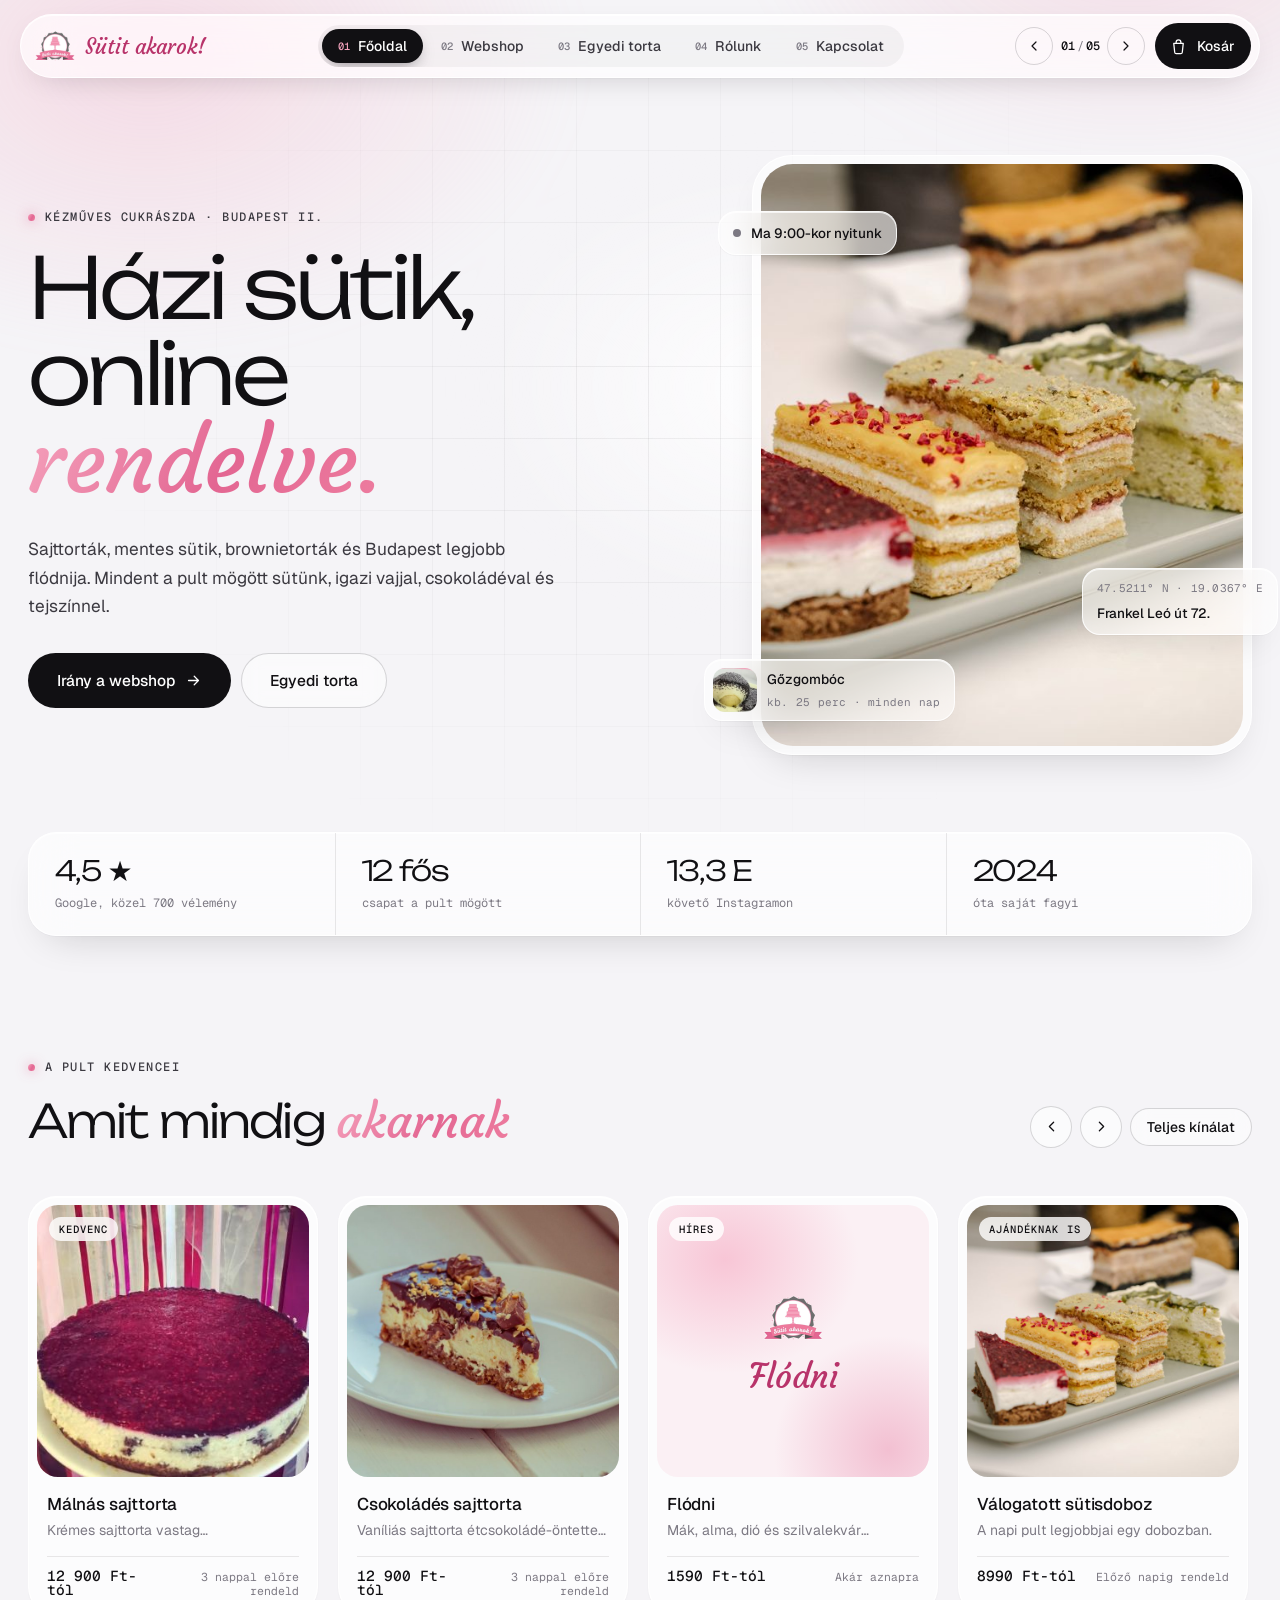
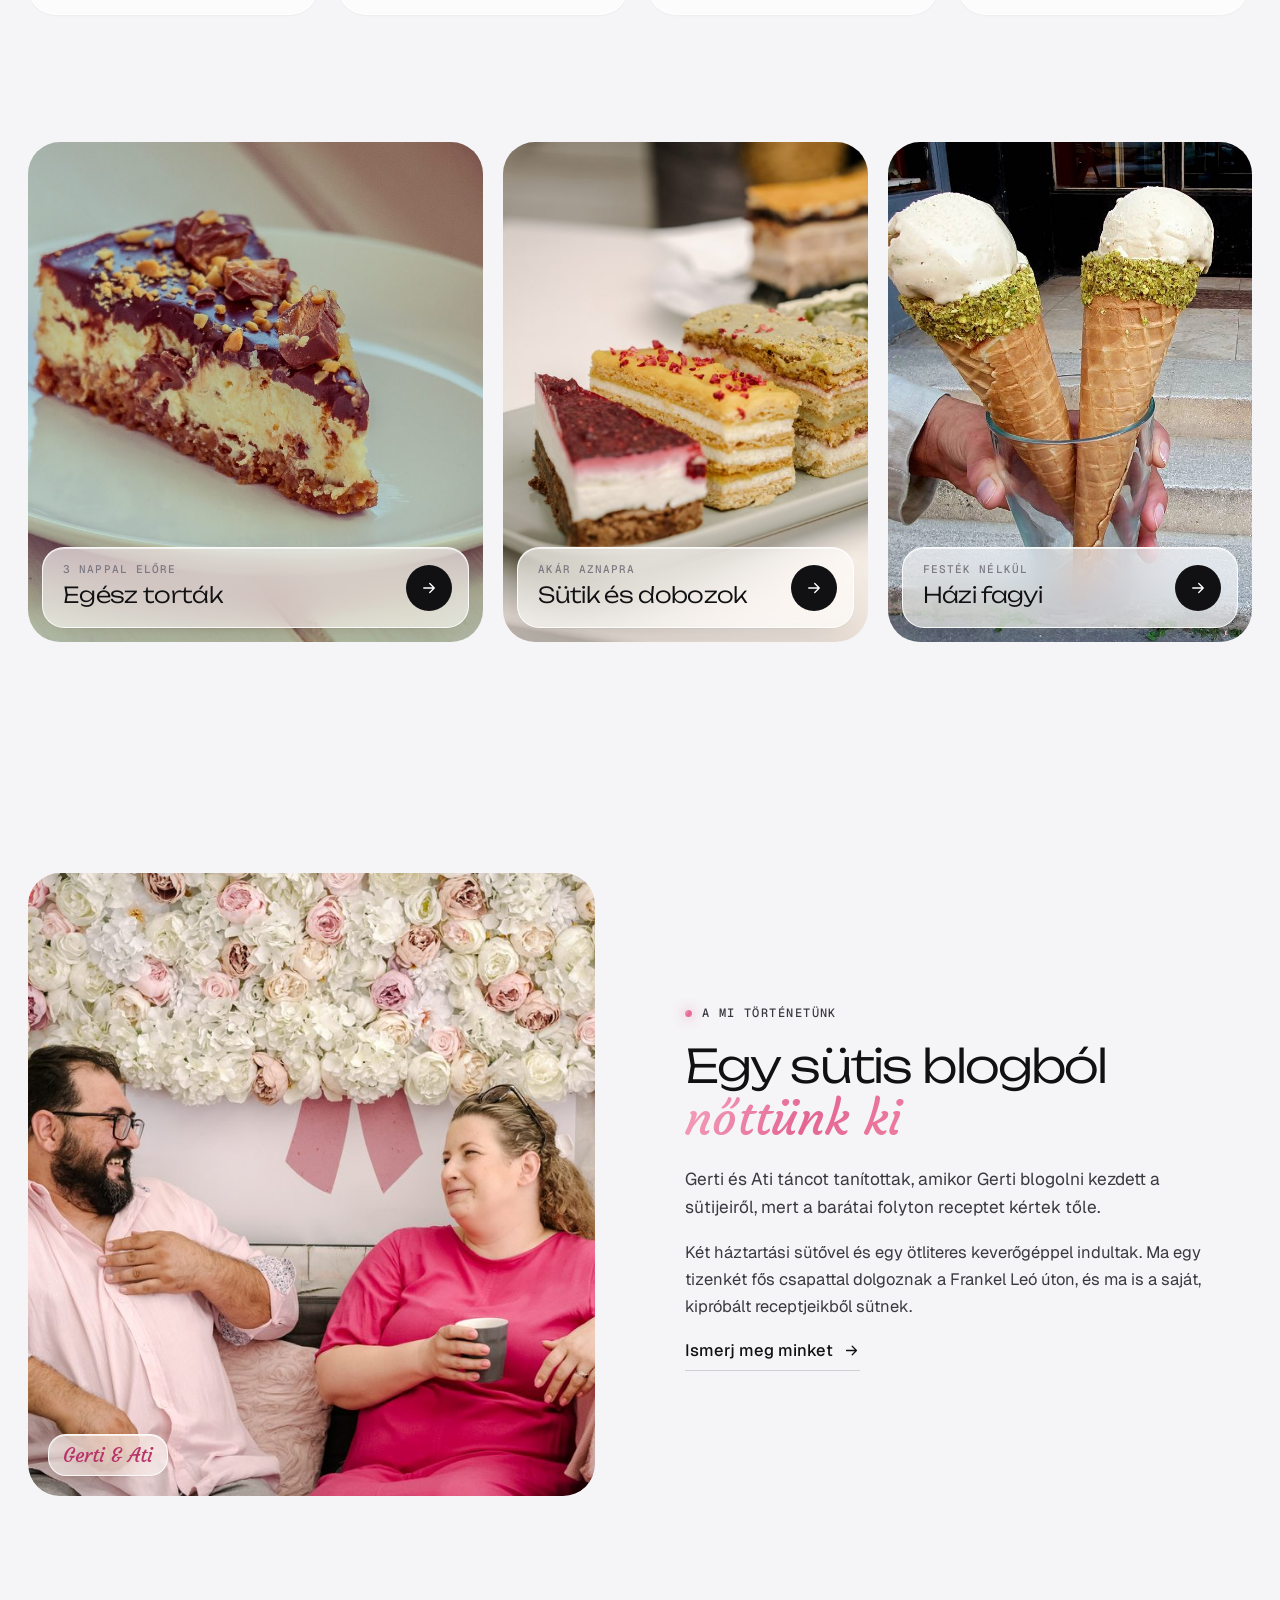
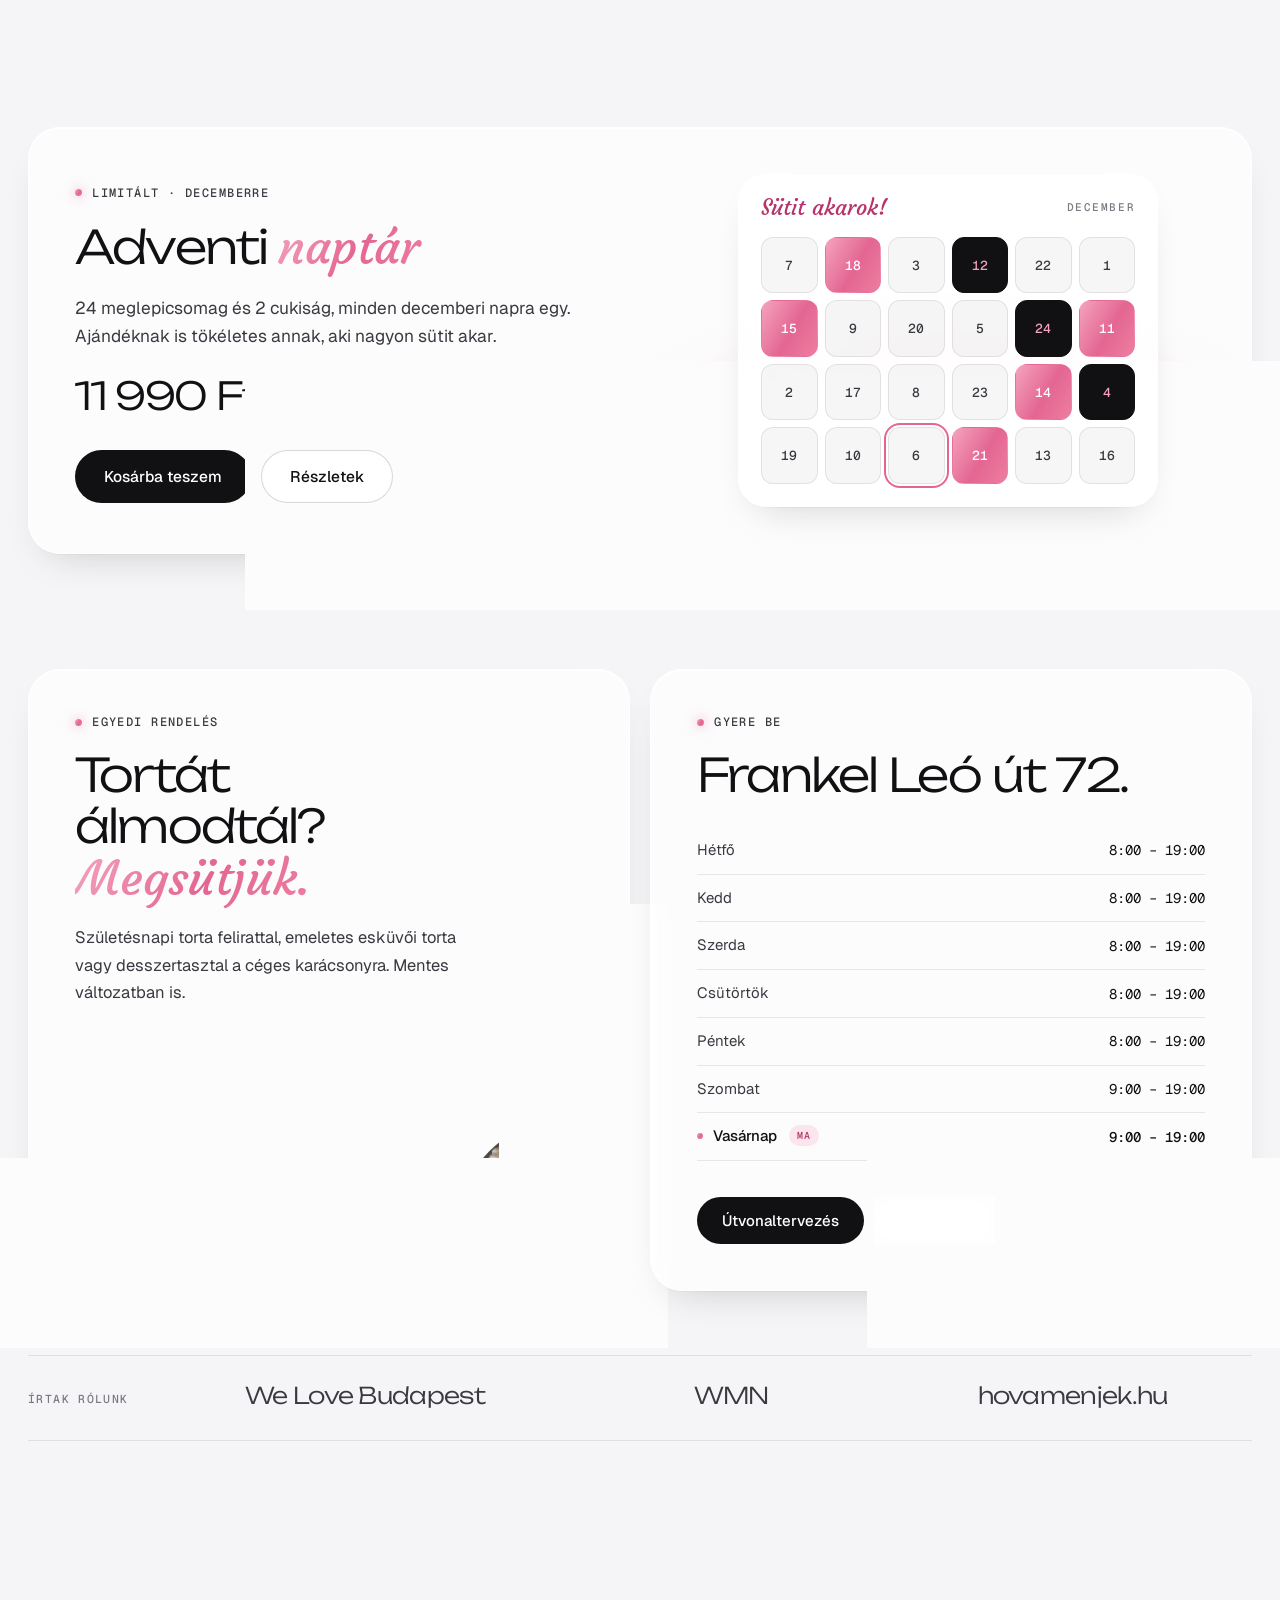
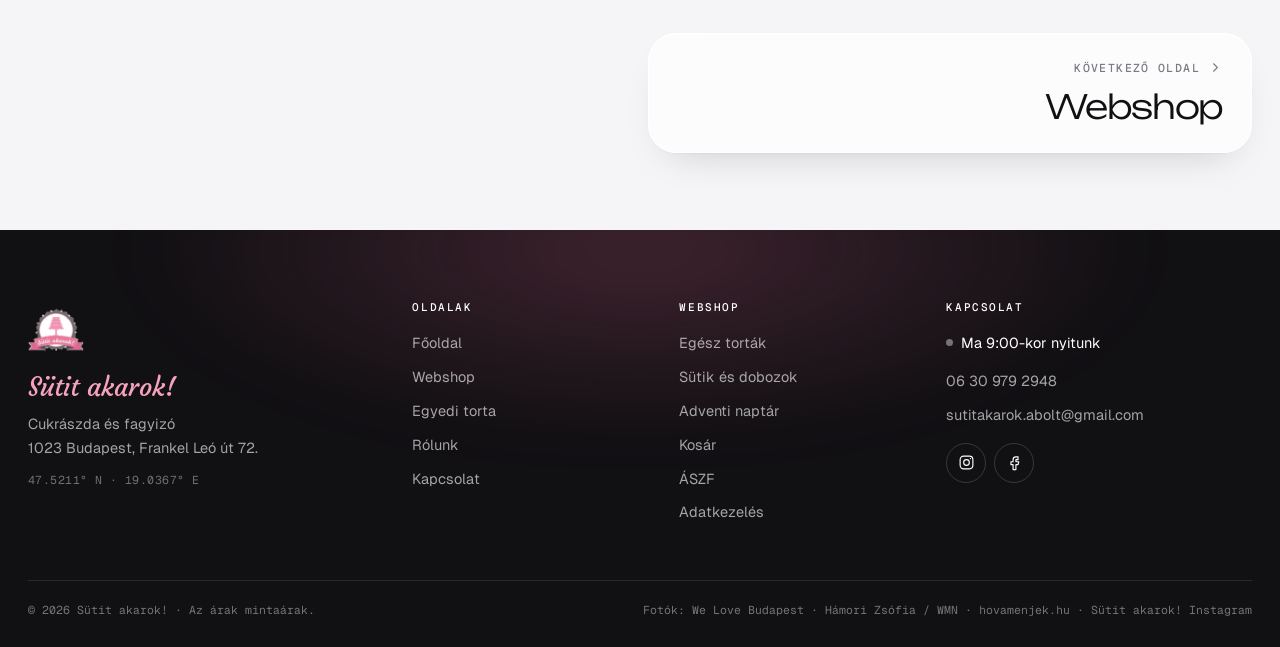
==== commit 73099b71: "Futurisztikus, letisztult dizájn, oldalfülek lapozóval, kosár külön ablakban - Fejléc üvegkapszulába" ====
--- a/index.html
+++ b/index.html
@@ -5,11 +5,11 @@
   <meta name="viewport" content="width=device-width, initial-scale=1">
   <title>Sütit akarok! – kézműves cukrászda és webshop, Budapest II.</title>
   <meta name="description" content="Sajttorták, flódni, gőzgombóc és házi fagyi a Frankel Leó útról. Rendelj online, és vedd át a boltban, vagy kérd házhoz Budapesten.">
-  <meta name="theme-color" content="#fbf7f4">
+  <meta name="theme-color" content="#f5f4f7">
   <link rel="icon" href="img/logo-240.png">
   <link rel="preconnect" href="https://fonts.googleapis.com">
   <link rel="preconnect" href="https://fonts.gstatic.com" crossorigin>
-  <link href="https://fonts.googleapis.com/css2?family=Courgette&family=Manrope:wght@400;500;600;700;800&display=swap" rel="stylesheet">
+  <link href="https://fonts.googleapis.com/css2?family=Courgette&family=Geist:wght@300;400;500;600&family=Geist+Mono:wght@400;500&family=Unbounded:wght@300;400;500&display=swap" rel="stylesheet">
   <link rel="stylesheet" href="styles.css">
   <script>document.documentElement.classList.add('js')</script>
 </head>
@@ -21,40 +21,33 @@
     <!-- HERO -->
     <section class="hhero">
       <div class="wrap hhero__in">
-        <div>
+        <div class="hhero__copy">
           <p class="label">Kézműves cukrászda · Budapest II.</p>
-          <h1 class="d1 hhero__title"><span>Sütit</span><span>akarok!</span></h1>
-          <p class="lead hhero__lead">Sajttorták, mentes sütik, brownietorták és Budapest legjobb flódnija. Mindent itt sütünk a pult mögött, igazi vajjal, csokoládéval és tejszínnel.</p>
-          <div class="hhero__cta">
+          <h1 class="d1">Házi sütik,<br>online <em class="rose">rendelve.</em></h1>
+          <p class="lead">Sajttorták, mentes sütik, brownietorták és Budapest legjobb flódnija. Mindent a pult mögött sütünk, igazi vajjal, csokoládéval és tejszínnel.</p>
+          <div class="cta">
             <a class="btn btn--primary btn--lg" href="webshop.html">Irány a webshop <svg viewBox="0 0 24 24" aria-hidden="true"><path d="M5 12h14M13 6l6 6-6 6"/></svg></a>
-            <a class="btn btn--ghost btn--lg" href="egyedi-torta.html">Egyedi tortát kérek</a>
-          </div>
-          <div class="hhero__stats">
-            <div><b>4,5 ★</b><span>Google, közel 700 vélemény</span></div>
-            <div><b>12 fős</b><span>csapat a pult mögött</span></div>
-            <div><b>13,3 E</b><span>követő Instagramon</span></div>
+            <a class="btn btn--ghost btn--lg" href="egyedi-torta.html">Egyedi torta</a>
           </div>
         </div>
         <div class="hhero__media">
-          <div class="hhero__arch">
+          <div class="hhero__frame">
             <img src="img/foto/hero-portre.jpg" alt="Málnás, pisztáciás és réteges szeletek egy tálon" width="585" height="731" fetchpriority="high">
-            <span class="hhero__open"><i class="dot-live" id="hero-dot"></i><span data-open-now></span></span>
           </div>
-          <div class="hhero__small"><img src="img/termek/gozgomboc.jpg" alt="Mákos gőzgombóc vaníliasodóban" width="255" height="255"></div>
-          <div class="seal" aria-hidden="true">
-            <svg viewBox="0 0 150 150"><defs><path id="circ" d="M75,75 m-58,0 a58,58 0 1,1 116,0 a58,58 0 1,1 -116,0"/></defs><text><textPath href="#circ" textLength="358">Kézzel sütve · Minden nap frissen ·</textPath></text></svg>
-            <img src="img/logo-240.png" alt="">
-          </div>
+          <div class="chip chip--live glass"><i class="dot-live" id="hero-dot"></i><span data-open-now></span></div>
+          <div class="chip chip--coord glass"><span class="mono">47.5211° N · 19.0367° E</span><b>Frankel Leó út 72.</b></div>
+          <div class="chip chip--tag glass"><img src="img/termek/gozgomboc.jpg" alt="" width="44" height="44"><span><b>Gőzgombóc</b><span class="mono">kb. 25 perc · minden nap</span></span></div>
         </div>
       </div>
+      <div class="wrap">
+        <dl class="stats glass">
+          <div><dt>4,5 ★</dt><dd>Google, közel 700 vélemény</dd></div>
+          <div><dt>12 fős</dt><dd>csapat a pult mögött</dd></div>
+          <div><dt>13,3 E</dt><dd>követő Instagramon</dd></div>
+          <div><dt>2024</dt><dd>óta saját fagyi</dd></div>
+        </dl>
+      </div>
     </section>
-
-    <div class="marquee" aria-hidden="true">
-      <div class="marquee__track">
-        <span>Sajttorta</span><span>Flódni</span><span>Gőzgombóc</span><span>Brownietorta</span><span>Pisztáciás fagyi</span><span>Mentes sütik</span><span>Indiáner</span>
-        <span>Sajttorta</span><span>Flódni</span><span>Gőzgombóc</span><span>Brownietorta</span><span>Pisztáciás fagyi</span><span>Mentes sütik</span><span>Indiáner</span>
-      </div>
-    </div>
 
     <!-- KEDVENCEK -->
     <section class="sec" aria-labelledby="fav-title">
@@ -62,12 +55,12 @@
         <div class="sec__head reveal">
           <div>
             <p class="label">A pult kedvencei</p>
-            <h2 class="h2" id="fav-title">Amit mindig akarnak</h2>
+            <h2 class="h2" id="fav-title">Amit mindig <em class="rose">akarnak</em></h2>
           </div>
           <div class="rail-ctrl">
             <button class="iconbtn" type="button" data-rail="-1" aria-label="Előző termékek"><svg viewBox="0 0 24 24" aria-hidden="true"><path d="M15 6l-6 6 6 6"/></svg></button>
             <button class="iconbtn" type="button" data-rail="1" aria-label="Következő termékek"><svg viewBox="0 0 24 24" aria-hidden="true"><path d="M9 6l6 6-6 6"/></svg></button>
-            <a class="btn btn--ink btn--sm" href="webshop.html">Teljes kínálat</a>
+            <a class="btn btn--ghost btn--sm" href="webshop.html">Teljes kínálat</a>
           </div>
         </div>
         <div class="rail reveal" id="rail" tabindex="0" aria-label="Kiemelt termékek"></div>
@@ -77,22 +70,22 @@
     <!-- KATEGÓRIÁK -->
     <section class="sec sec--tight" aria-label="Kategóriák">
       <div class="wrap tiles">
-        <a class="tile reveal" href="webshop.html?cat=torta"><img src="img/foto/tile-tortak.jpg" alt="" loading="lazy" width="800" height="1000"><span class="tile__in"><span><small>3 nappal előre</small><strong>Egész torták</strong></span><span class="tile__go"><svg viewBox="0 0 24 24" aria-hidden="true"><path d="M5 12h14M13 6l6 6-6 6"/></svg></span></span></a>
-        <a class="tile reveal d-1" href="webshop.html?cat=szelet"><img src="img/foto/tile-sutik.jpg" alt="" loading="lazy" width="585" height="731"><span class="tile__in"><span><small>Akár aznapra</small><strong>Sütik és dobozok</strong></span><span class="tile__go"><svg viewBox="0 0 24 24" aria-hidden="true"><path d="M5 12h14M13 6l6 6-6 6"/></svg></span></span></a>
-        <a class="tile reveal d-2" href="webshop.html?cat=fagyi"><img src="img/foto/tile-fagyi.jpg" alt="" loading="lazy" width="768" height="960"><span class="tile__in"><span><small>Festék nélkül</small><strong>Házi fagyi</strong></span><span class="tile__go"><svg viewBox="0 0 24 24" aria-hidden="true"><path d="M5 12h14M13 6l6 6-6 6"/></svg></span></span></a>
+        <a class="tile reveal" href="webshop.html?cat=torta"><img src="img/foto/tile-tortak.jpg" alt="" loading="lazy" width="800" height="1000"><span class="tile__in glass"><span><small>3 nappal előre</small><strong>Egész torták</strong></span><span class="tile__go"><svg viewBox="0 0 24 24" aria-hidden="true"><path d="M5 12h14M13 6l6 6-6 6"/></svg></span></span></a>
+        <a class="tile reveal d-1" href="webshop.html?cat=szelet"><img src="img/foto/tile-sutik.jpg" alt="" loading="lazy" width="585" height="731"><span class="tile__in glass"><span><small>Akár aznapra</small><strong>Sütik és dobozok</strong></span><span class="tile__go"><svg viewBox="0 0 24 24" aria-hidden="true"><path d="M5 12h14M13 6l6 6-6 6"/></svg></span></span></a>
+        <a class="tile reveal d-2" href="webshop.html?cat=fagyi"><img src="img/foto/tile-fagyi.jpg" alt="" loading="lazy" width="768" height="960"><span class="tile__in glass"><span><small>Festék nélkül</small><strong>Házi fagyi</strong></span><span class="tile__go"><svg viewBox="0 0 24 24" aria-hidden="true"><path d="M5 12h14M13 6l6 6-6 6"/></svg></span></span></a>
       </div>
     </section>
 
     <!-- TÖRTÉNET -->
-    <section class="sec sec--night" aria-labelledby="story-title">
+    <section class="sec" aria-labelledby="story-title">
       <div class="wrap story">
         <div class="story__media reveal">
           <img class="reveal-img" src="img/foto/tulajok-viragfal.jpg" alt="Gerti és Ati a cukrászda virágfala előtt" loading="lazy" width="1097" height="731">
-          <span class="story__tag">Gerti &amp; Ati</span>
+          <span class="chip chip--name glass">Gerti &amp; Ati</span>
         </div>
         <div class="reveal d-1">
-          <p class="label label--light">A mi történetünk</p>
-          <h2 class="h2" id="story-title">Egy sütis blogból nőttünk ki</h2>
+          <p class="label">A mi történetünk</p>
+          <h2 class="h2" id="story-title">Egy sütis blogból <em class="rose">nőttünk ki</em></h2>
           <p class="lead">Gerti és Ati táncot tanítottak, amikor Gerti blogolni kezdett a sütijeiről, mert a barátai folyton receptet kértek tőle.</p>
           <p>Két háztartási sütővel és egy ötliteres keverőgéppel indultak. Ma egy tizenkét fős csapattal dolgoznak a Frankel Leó úton, és ma is a saját, kipróbált receptjeikből sütnek.</p>
           <a class="link-arrow" href="rolunk.html">Ismerj meg minket <svg viewBox="0 0 24 24" aria-hidden="true"><path d="M5 12h14M13 6l6 6-6 6"/></svg></a>
@@ -101,41 +94,48 @@
     </section>
 
     <!-- ADVENT -->
-    <section class="sec sec--rose" aria-labelledby="advent-title">
-      <div class="wrap advent">
-        <div class="reveal">
-          <p class="label">Limitált · decemberre</p>
-          <h2 class="h2" id="advent-title">Adventi naptár</h2>
-          <p class="lead">24 meglepicsomag és 2 cukiság, minden decemberi napra egy. Ajándéknak is tökéletes annak, aki nagyon sütit akar.</p>
-          <div class="price-tag"><b>11 990 Ft</b><span class="muted">átvétel a boltban</span></div>
-          <div class="hhero__cta">
-            <button class="btn btn--primary btn--lg" type="button" data-add="adventi-naptar">Kosárba teszem</button>
-            <a class="btn btn--ghost btn--lg" href="termek.html?id=adventi-naptar">Részletek</a>
+    <section class="sec" aria-labelledby="advent-title">
+      <div class="wrap">
+        <div class="panel panel--glow advent">
+          <div class="reveal">
+            <p class="label">Limitált · decemberre</p>
+            <h2 class="h2" id="advent-title">Adventi <em class="rose">naptár</em></h2>
+            <p class="lead">24 meglepicsomag és 2 cukiság, minden decemberi napra egy. Ajándéknak is tökéletes annak, aki nagyon sütit akar.</p>
+            <div class="price-tag"><b>11 990 Ft</b><span class="mono muted">átvétel a boltban</span></div>
+            <div class="cta">
+              <button class="btn btn--primary btn--lg" type="button" data-add="adventi-naptar">Kosárba teszem</button>
+              <a class="btn btn--ghost btn--lg" href="termek.html?id=adventi-naptar">Részletek</a>
+            </div>
+            <!-- TODO: rendelési határidő, készlet -->
           </div>
-          <!-- TODO: rendelési határidő, készlet -->
-        </div>
-        <div class="cal reveal d-1" aria-hidden="true">
-          <div class="cal__top"><span>Sütit akarok!</span><small>December</small></div>
-          <div class="cal__grid" id="cal-grid"></div>
+          <div class="cal reveal d-1" aria-hidden="true">
+            <div class="cal__top"><span>Sütit akarok!</span><small>December</small></div>
+            <div class="cal__grid" id="cal-grid"></div>
+          </div>
         </div>
       </div>
     </section>
 
-    <!-- EGYEDI TORTA -->
-    <section class="sec sec--white" aria-labelledby="custom-title">
-      <div class="wrap story">
-        <div class="reveal">
+    <!-- EGYEDI + LÁTOGATÁS -->
+    <section class="sec sec--tight" aria-labelledby="visit-title">
+      <div class="wrap duo">
+        <a class="panel duo__card reveal" href="egyedi-torta.html">
           <p class="label">Egyedi rendelés</p>
-          <h2 class="h2" id="custom-title">Tortát álmodtál? Megsütjük.</h2>
-          <p class="lead">Születésnapi torta felirattal, emeletes esküvői torta vagy teljes desszertasztal a céges karácsonyra. Mentes változatban is.</p>
-          <a class="btn btn--ink btn--lg" href="egyedi-torta.html">Ajánlatot kérek <svg viewBox="0 0 24 24" aria-hidden="true"><path d="M5 12h14M13 6l6 6-6 6"/></svg></a>
+          <h2 class="h2">Tortát álmodtál? <em class="rose">Megsütjük.</em></h2>
+          <p>Születésnapi torta felirattal, emeletes esküvői torta vagy desszertasztal a céges karácsonyra. Mentes változatban is.</p>
+          <span class="link-arrow">Ajánlatot kérek <svg viewBox="0 0 24 24" aria-hidden="true"><path d="M5 12h14M13 6l6 6-6 6"/></svg></span>
+          <img class="duo__img" src="img/termek/tejszines-csokitorta.jpg" alt="" loading="lazy" width="460" height="460">
+        </a>
+        <div class="panel duo__card reveal d-1">
+          <p class="label">Gyere be</p>
+          <h2 class="h2" id="visit-title">Frankel Leó út 72.</h2>
+          <table class="hours" id="hours" aria-label="Nyitvatartás"></table>
+          <div class="cta">
+            <a class="btn btn--primary" href="https://www.google.com/maps/dir/?api=1&amp;destination=Budapest%2C%20Frankel%20Le%C3%B3%20%C3%BAt%2072" target="_blank" rel="noopener">Útvonaltervezés</a>
+            <a class="btn btn--ghost" href="kapcsolat.html">Kapcsolat</a>
+          </div>
         </div>
-        <div class="round-img reveal d-1" style="justify-self:center;margin-top:0"><img src="img/termek/tejszines-csokitorta.jpg" alt="Tejszínrózsás csokoládétorta felülről" loading="lazy" width="460" height="460"></div>
       </div>
-    </section>
-
-    <!-- SAJTÓ + LÁTOGATÁS -->
-    <section class="sec" aria-labelledby="visit-title">
       <div class="wrap">
         <div class="press reveal">
           <p>Írtak rólunk</p>
@@ -145,18 +145,6 @@
             <li><a href="https://hovamenjek.hu/budapest-ii-kerulet/sutit-akarok" target="_blank" rel="noopener">hovamenjek.hu</a></li>
           </ul>
         </div>
-        <div class="visit reveal" style="margin-top:96px">
-          <div class="visit__media"><img src="img/foto/vitrin-szeles.jpg" alt="A Sütit akarok! fagyispultja" loading="lazy" width="1136" height="639"></div>
-          <div class="visit__body">
-            <p class="label">Gyere be</p>
-            <h2 class="h2" id="visit-title">Frankel Leó út 72.</h2>
-            <table class="hours" id="hours" aria-label="Nyitvatartás"></table>
-            <div class="hhero__cta" style="margin-top:0">
-              <a class="btn btn--primary" href="https://www.google.com/maps/dir/?api=1&amp;destination=Budapest%2C%20Frankel%20Le%C3%B3%20%C3%BAt%2072" target="_blank" rel="noopener">Útvonaltervezés</a>
-              <a class="btn btn--ghost" href="kapcsolat.html">Kapcsolat</a>
-            </div>
-          </div>
-        </div>
       </div>
     </section>
   </main>
@@ -164,6 +152,7 @@
   <div id="site-footer"></div>
   <script src="js/data.js"></script>
   <script src="js/core.js"></script>
+  <script src="js/cartwin.js"></script>
   <script src="js/home.js"></script>
 </body>
 </html>
--- a/styles.css
+++ b/styles.css
@@ -1,660 +1,678 @@
 /* =====================================================================
-   Sütit akarok! – v5 prémium, többoldalas webshop
-   Színek a logóból: #F5A3BD · #EE7EA0 · #E36692 · grafit #6B6B6B
-   Betűk: Courgette (a logó felirata) + Manrope
+   Sütit akarok! – v6 „futur”: letisztult, futurisztikus
+   Logó-színek: #F5A3BD · #EE7EA0 · #E36692 · grafit #6B6B6B
+   Betűk: Unbounded (címek) · Geist (szöveg) · Geist Mono (címkék, adatok) · Courgette (a logó betűje, kiemelt szavak)
    ===================================================================== */
 :root {
-  --porcelain: #fbf7f4;
+  --bg: #f5f4f7;
   --white: #fff;
-  --ink: #221e1f;
-  --night: #1c1819;
+  --ink: #111013;
+  --ink-2: #3b3940;
+  --mute: #7c7983;
   --graphite: #6b6b6b;
-  --mute: #8a8385;
-  --line: #ece3df;
-  --line-2: #e2d7d3;
-  --rose-50: #fdf3f6;
-  --rose-100: #fae4eb;
-  --rose-200: #f7cbd9;
-  --rose-300: #f5a3bd;
-  --rose-400: #ee7ea0;
-  --rose-500: #e36692;
-  --rose-700: #b33a69;
-  --rose-800: #96305a;
-
+  --line: rgb(17 16 19 / .09);
+  --line-2: rgb(17 16 19 / .16);
+  --p1: #f5a3bd;
+  --p2: #ee7ea0;
+  --p3: #e36692;
+  --p-text: #b8336a;
+  --p-soft: #fbe6ee;
+  --grad: linear-gradient(120deg, #f5a3bd 0%, #e36692 55%, #ee7ea0 100%);
+
+  --f-disp: "Unbounded", "Geist", system-ui, sans-serif;
+  --f-ui: "Geist", system-ui, -apple-system, "Segoe UI", sans-serif;
+  --f-mono: "Geist Mono", ui-monospace, "SFMono-Regular", Consolas, monospace;
   --f-script: "Courgette", "Brush Script MT", cursive;
-  --f-ui: "Manrope", system-ui, -apple-system, "Segoe UI", sans-serif;
-
-  --wrap: 1320px;
+
+  --wrap: 1240px;
   --r-sm: 14px;
   --r: 24px;
-  --r-lg: 36px;
+  --r-lg: 32px;
+  --hdr-h: 92px;
   --ease: cubic-bezier(.2, .7, .1, 1);
-  --shadow: 0 1px 2px rgb(34 30 31 / .04), 0 24px 48px -24px rgb(34 30 31 / .22);
-  --shadow-rose: 0 24px 50px -22px rgb(179 58 105 / .45);
+  --shadow: 0 1px 1px rgb(17 16 19 / .03), 0 18px 40px -22px rgb(17 16 19 / .22);
+  --glow: 0 0 0 1px rgb(227 102 146 / .18), 0 18px 44px -18px rgb(227 102 146 / .55);
 }
 
 @view-transition { navigation: auto; }
-::view-transition-old(root), ::view-transition-new(root) { animation-duration: .28s; }
+::view-transition-old(root), ::view-transition-new(root) { animation-duration: .3s; }
+::view-transition-group(tabpill) { animation-duration: .45s; animation-timing-function: cubic-bezier(.2, .7, .1, 1); }
 
 *, *::before, *::after { box-sizing: border-box; }
-html { scroll-behavior: smooth; scroll-padding-top: 110px; -webkit-text-size-adjust: 100%; }
-body { margin: 0; background: var(--porcelain); color: var(--graphite); font: 400 17px/1.7 var(--f-ui); -webkit-font-smoothing: antialiased; text-rendering: optimizeLegibility; }
-body.drawer-open { overflow: hidden; }
+html { scroll-behavior: smooth; scroll-padding-top: 120px; -webkit-text-size-adjust: 100%; }
+body { margin: 0; background: var(--bg); color: var(--ink-2); font: 400 16.5px/1.65 var(--f-ui); -webkit-font-smoothing: antialiased; text-rendering: optimizeLegibility; }
+/* finom rózsaszín „aurora” a háttérben */
+body::before { content: ""; position: fixed; inset: -20vh -10vw auto; height: 90vh; z-index: -1; pointer-events: none;
+  background: radial-gradient(40% 50% at 18% 30%, rgb(245 163 189 / .30), transparent 70%), radial-gradient(36% 44% at 82% 12%, rgb(238 126 160 / .20), transparent 70%), radial-gradient(30% 40% at 60% 70%, rgb(255 255 255 / .9), transparent 70%);
+  filter: blur(20px); }
+body.win-open { overflow: hidden; }
 img { display: block; max-width: 100%; height: auto; }
 a { color: inherit; }
 h1, h2, h3, h4 { margin: 0; color: var(--ink); font-weight: 400; }
 p { margin: 0 0 1em; }
 button, input, select, textarea { font: inherit; }
-::selection { background: var(--rose-200); color: var(--ink); }
-:focus-visible { outline: 2px solid var(--rose-500); outline-offset: 3px; border-radius: 8px; }
+::selection { background: var(--p1); color: var(--ink); }
+:focus-visible { outline: 2px solid var(--p3); outline-offset: 3px; border-radius: 10px; }
 .sr { position: absolute; width: 1px; height: 1px; overflow: hidden; clip: rect(0 0 0 0); white-space: nowrap; }
 .skip { position: absolute; left: -999px; top: 8px; z-index: 99; background: var(--ink); color: #fff; padding: 10px 16px; border-radius: 999px; text-decoration: none; }
 .skip:focus { left: 12px; }
-.wrap { width: min(100% - 64px, var(--wrap)); margin-inline: auto; }
-.wrap--narrow { max-width: 860px; }
-
-/* ---------- Tipográfia ---------- */
-.label { display: inline-flex; align-items: center; gap: 10px; font: 700 11.5px/1 var(--f-ui); letter-spacing: .22em; text-transform: uppercase; color: var(--rose-700); margin-bottom: 22px; }
-.label::before { content: ""; width: 28px; height: 1px; background: currentColor; opacity: .6; }
-.label--plain::before { display: none; }
-.label--light { color: var(--rose-300); }
-.script { font-family: var(--f-script); }
-.d1 { font: 400 clamp(64px, 11.5vw, 176px)/.88 var(--f-script); letter-spacing: -.02em; color: var(--ink); }
-.d2 { font: 400 clamp(44px, 6.4vw, 96px)/.98 var(--f-script); letter-spacing: -.015em; }
-.h2 { font: 400 clamp(38px, 4.6vw, 68px)/1.02 var(--f-script); letter-spacing: -.01em; margin-bottom: 22px; }
-.h3 { font: 700 22px/1.3 var(--f-ui); letter-spacing: -.01em; }
-.rose { color: var(--rose-500); }
-.lead { font-size: clamp(18px, 1.5vw, 21px); line-height: 1.65; color: var(--graphite); max-width: 560px; }
+.wrap { width: min(100% - 56px, var(--wrap)); margin-inline: auto; }
+.center { text-align: center; }
 .muted { color: var(--mute); }
 .small { font-size: 14px; }
+.mono { font-family: var(--f-mono); letter-spacing: .02em; }
+
+/* ---------- Üveg ---------- */
+.glass { background: rgb(255 255 255 / .62); -webkit-backdrop-filter: blur(22px) saturate(1.6); backdrop-filter: blur(22px) saturate(1.6); border: 1px solid rgb(255 255 255 / .85); box-shadow: inset 0 1px 0 rgb(255 255 255 / .7), var(--shadow); }
+
+/* ---------- Tipográfia ---------- */
+.label { display: inline-flex; align-items: center; gap: 10px; font: 500 12px/1 var(--f-mono); letter-spacing: .12em; text-transform: uppercase; color: var(--ink-2); margin-bottom: 22px; }
+.label::before { content: ""; width: 7px; height: 7px; border-radius: 50%; background: var(--grad); box-shadow: 0 0 12px rgb(227 102 146 / .7); }
+.label--light { color: rgb(255 255 255 / .8); }
+.label--plain::before { display: none; }
+.d1 { font: 300 clamp(44px, 6.6vw, 104px)/1.02 var(--f-disp); letter-spacing: -.05em; color: var(--ink); }
+.d2 { font: 300 clamp(40px, 5.4vw, 84px)/1.04 var(--f-disp); letter-spacing: -.05em; }
+.h2 { font: 300 clamp(30px, 3.6vw, 52px)/1.1 var(--f-disp); letter-spacing: -.04em; margin-bottom: 20px; }
+.h3 { font: 500 20px/1.3 var(--f-ui); }
+.rose { font-family: var(--f-script); font-style: normal; font-weight: 400; letter-spacing: 0; font-size: 1.04em;
+  background: var(--grad); -webkit-background-clip: text; background-clip: text; color: transparent; padding-right: .06em; }
+.lead { font-size: clamp(17px, 1.35vw, 19.5px); line-height: 1.65; color: var(--ink-2); max-width: 540px; }
 
 /* ---------- Gombok ---------- */
 .btn {
   position: relative; display: inline-flex; align-items: center; justify-content: center; gap: 10px;
-  font: 700 15px/1 var(--f-ui); letter-spacing: .01em; text-decoration: none; white-space: nowrap;
-  padding: 17px 28px; border-radius: 999px; border: 1px solid transparent; cursor: pointer; overflow: hidden;
-  transition: background-color .3s var(--ease), color .3s var(--ease), border-color .3s var(--ease), transform .3s var(--ease), box-shadow .3s var(--ease);
+  font: 500 15px/1 var(--f-ui); text-decoration: none; white-space: nowrap;
+  padding: 15px 24px; border-radius: 999px; border: 1px solid transparent; cursor: pointer;
+  transition: background-color .3s var(--ease), color .3s var(--ease), border-color .3s var(--ease), box-shadow .3s var(--ease), transform .3s var(--ease);
 }
-.btn svg { width: 18px; height: 18px; fill: none; stroke: currentColor; stroke-width: 2; stroke-linecap: round; stroke-linejoin: round; transition: transform .3s var(--ease); }
+.btn svg { width: 17px; height: 17px; fill: none; stroke: currentColor; stroke-width: 1.8; stroke-linecap: round; stroke-linejoin: round; transition: transform .3s var(--ease); }
 .btn:hover svg { transform: translateX(3px); }
 .btn:active { transform: translateY(1px); }
-.btn--sm { padding: 12px 18px; font-size: 14px; }
-.btn--lg { padding: 20px 34px; font-size: 16px; }
+.btn--sm { padding: 11px 16px; font-size: 14px; }
+.btn--lg { padding: 18px 28px; font-size: 15.5px; }
 .btn--block { width: 100%; }
-.btn--primary { background: var(--rose-700); color: var(--white); box-shadow: var(--shadow-rose); }
-.btn--primary:hover { background: var(--rose-800); }
-.btn--ink { background: var(--ink); color: var(--white); }
-.btn--ink:hover { background: var(--rose-700); }
-.btn--ghost { border-color: var(--line-2); color: var(--ink); background: transparent; }
-.btn--ghost:hover { border-color: var(--ink); }
+.btn--primary { background: var(--ink); color: var(--white); }
+.btn--primary:hover { box-shadow: var(--glow); background: #1d1b20; }
+.btn--ghost { background: rgb(255 255 255 / .5); border-color: var(--line-2); color: var(--ink); -webkit-backdrop-filter: blur(10px); backdrop-filter: blur(10px); }
+.btn--ghost:hover { border-color: var(--ink); background: var(--white); }
 .btn--light { background: var(--white); color: var(--ink); }
-.btn--light:hover { background: var(--rose-100); }
-.btn--outline-light { border-color: rgb(255 255 255 / .35); color: var(--white); }
-.btn--outline-light:hover { border-color: var(--white); }
-.btn--text { background: none; color: var(--ink); padding: 14px; text-decoration: underline; text-underline-offset: 4px; text-decoration-color: var(--line-2); }
-.btn--text:hover { text-decoration-color: var(--ink); }
-.btn[disabled] { opacity: .6; cursor: wait; }
-.link-arrow { display: inline-flex; align-items: center; gap: 10px; font-weight: 700; color: var(--ink); text-decoration: none; border-bottom: 1px solid var(--line-2); padding-bottom: 6px; transition: border-color .3s, gap .3s var(--ease); }
-.link-arrow:hover { border-color: var(--ink); gap: 14px; }
-.link-arrow svg { width: 18px; height: 18px; fill: none; stroke: currentColor; stroke-width: 2; stroke-linecap: round; stroke-linejoin: round; }
-.iconbtn { width: 44px; height: 44px; border-radius: 50%; border: 1px solid var(--line); background: var(--white); display: grid; place-items: center; cursor: pointer; color: var(--ink); transition: background-color .2s, border-color .2s; }
-.iconbtn:hover { border-color: var(--ink); }
-.iconbtn svg { width: 18px; height: 18px; fill: none; stroke: currentColor; stroke-width: 2; stroke-linecap: round; }
-
-/* ---------- Közlemény-sáv ---------- */
-.announce { background: var(--ink); color: var(--rose-200); font: 600 12.5px/1 var(--f-ui); letter-spacing: .04em; overflow: hidden; }
-.announce__track { display: flex; justify-content: center; gap: 56px; padding: 11px 24px; white-space: nowrap; }
-.announce__track span { display: inline-flex; align-items: center; gap: 56px; }
-.announce__track span + span::before { content: ""; width: 4px; height: 4px; border-radius: 50%; background: var(--rose-500); margin-left: -30px; margin-right: -26px; }
-
-/* ---------- Fejléc ---------- */
-.hdr { position: sticky; top: 0; z-index: 50; background: rgb(251 247 244 / .82); backdrop-filter: saturate(1.6) blur(18px); -webkit-backdrop-filter: saturate(1.6) blur(18px); border-bottom: 1px solid transparent; transition: transform .45s var(--ease), border-color .3s, background-color .3s; }
-.hdr.is-scrolled { border-color: var(--line); background: rgb(251 247 244 / .92); }
-.hdr.is-hidden { transform: translateY(-100%); }
-.hdr__in { width: min(100% - 64px, 1440px); margin-inline: auto; height: 88px; display: grid; grid-template-columns: 1fr auto 1fr; align-items: center; gap: 24px; }
-.hdr__nav { display: flex; gap: 6px; }
-.hdr__nav a { position: relative; padding: 10px 14px; color: var(--ink); text-decoration: none; font-weight: 600; font-size: 15px; }
-.hdr__nav a::after { content: ""; position: absolute; left: 14px; right: 14px; bottom: 4px; height: 1.5px; background: var(--rose-500); transform: scaleX(0); transform-origin: left; transition: transform .35s var(--ease); }
-.hdr__nav a:hover::after, .hdr__nav a[aria-current="page"]::after { transform: scaleX(1); }
-.hdr__brand { display: flex; align-items: center; gap: 12px; text-decoration: none; justify-self: center; }
-.hdr__brand img { width: 56px; height: 56px; transition: transform .6s var(--ease); }
-.hdr__brand:hover img { transform: rotate(-8deg); }
-.hdr__brand span { font: 400 26px/1 var(--f-script); color: var(--rose-700); }
-.hdr__tools { display: flex; align-items: center; justify-content: flex-end; gap: 18px; }
-.hdr__link { font-weight: 600; font-size: 14px; color: var(--ink); text-decoration: none; }
-.hdr__link:hover { color: var(--rose-700); }
-.cartbtn { display: inline-flex; align-items: center; gap: 10px; padding: 12px 18px 12px 16px; border-radius: 999px; background: var(--ink); color: var(--white); text-decoration: none; font-weight: 700; font-size: 14px; transition: background-color .3s; }
-.cartbtn:hover { background: var(--rose-700); }
-.cartbtn svg { width: 20px; height: 20px; fill: none; stroke: currentColor; stroke-width: 1.7; stroke-linejoin: round; }
-.cartbtn__count { min-width: 22px; height: 22px; padding: 0 6px; border-radius: 999px; background: var(--rose-300); color: var(--ink); font-size: 12px; font-weight: 800; display: inline-grid; place-items: center; }
+.btn--light:hover { box-shadow: var(--glow); }
+.btn--text { background: none; color: var(--ink-2); padding: 12px; }
+.btn--text:hover { color: var(--ink); }
+.btn[disabled] { opacity: .55; cursor: wait; }
+.cta { display: flex; flex-wrap: wrap; gap: 10px; margin-top: 32px; }
+.link-arrow { display: inline-flex; align-items: center; gap: 10px; font-weight: 500; color: var(--ink); text-decoration: none; padding-bottom: 6px; border-bottom: 1px solid var(--line-2); transition: gap .3s var(--ease), border-color .3s; }
+.link-arrow:hover { gap: 14px; border-color: var(--p3); }
+.link-arrow svg { width: 17px; height: 17px; fill: none; stroke: currentColor; stroke-width: 1.8; stroke-linecap: round; stroke-linejoin: round; }
+.iconbtn { width: 42px; height: 42px; border-radius: 50%; border: 1px solid var(--line-2); background: rgb(255 255 255 / .6); color: var(--ink); display: grid; place-items: center; cursor: pointer; transition: border-color .25s, background-color .25s; flex-shrink: 0; }
+.iconbtn:hover { border-color: var(--ink); background: var(--white); }
+.iconbtn svg { width: 17px; height: 17px; fill: none; stroke: currentColor; stroke-width: 1.8; stroke-linecap: round; stroke-linejoin: round; }
+
+/* ---------- Fejléc: üvegkapszula, oldalfülek, lapozó ---------- */
+.hdr { position: sticky; top: 14px; z-index: 50; padding: 0 20px; margin-top: 14px; }
+.hdr__bar { max-width: 1280px; margin-inline: auto; display: grid; grid-template-columns: auto 1fr auto; align-items: center; gap: 16px; padding: 8px 8px 8px 14px; border-radius: 999px;
+  background: rgb(255 255 255 / .66); -webkit-backdrop-filter: blur(24px) saturate(1.7); backdrop-filter: blur(24px) saturate(1.7); border: 1px solid rgb(255 255 255 / .9); box-shadow: inset 0 1px 0 rgb(255 255 255 / .8), 0 10px 34px -18px rgb(17 16 19 / .28); transition: box-shadow .3s; }
+.hdr.is-scrolled .hdr__bar { box-shadow: inset 0 1px 0 rgb(255 255 255 / .8), 0 16px 40px -16px rgb(17 16 19 / .3); }
+.hdr__brand { display: flex; align-items: center; gap: 10px; text-decoration: none; }
+.hdr__brand img { width: 40px; height: 40px; }
+.hdr__brand span { font: 400 21px/1 var(--f-script); color: var(--p-text); white-space: nowrap; }
+.tabs { justify-self: center; display: flex; gap: 2px; padding: 4px; border-radius: 999px; background: rgb(17 16 19 / .04); overflow-x: auto; scrollbar-width: none; max-width: 100%; }
+.tabs::-webkit-scrollbar { display: none; }
+.tabs a { flex-shrink: 0; display: inline-flex; align-items: center; gap: 8px; padding: 10px 16px; border-radius: 999px; color: var(--ink-2); text-decoration: none; font: 500 14px/1 var(--f-ui); transition: color .25s, background-color .25s; }
+.tabs a i { font: 500 10.5px/1 var(--f-mono); font-style: normal; color: var(--mute); }
+.tabs a:hover { color: var(--ink); background: rgb(255 255 255 / .8); }
+.tabs a[aria-current="page"] { background: var(--ink); color: var(--white); view-transition-name: tabpill; box-shadow: 0 6px 16px -6px rgb(17 16 19 / .5); }
+.tabs a[aria-current="page"] i { color: var(--p1); }
+.hdr__tools { display: flex; align-items: center; gap: 10px; }
+.stepper { display: flex; align-items: center; gap: 4px; }
+.stepper__btn { width: 38px; height: 38px; border-radius: 50%; display: grid; place-items: center; color: var(--ink); border: 1px solid var(--line-2); text-decoration: none; transition: border-color .25s, background-color .25s; }
+.stepper__btn:hover { border-color: var(--ink); background: var(--white); }
+.stepper__btn svg { width: 16px; height: 16px; fill: none; stroke: currentColor; stroke-width: 1.8; stroke-linecap: round; stroke-linejoin: round; }
+.stepper__pos { font: 500 12px/1 var(--f-mono); color: var(--ink); min-width: 46px; text-align: center; }
+.stepper__pos b { color: var(--mute); font-weight: 400; margin: 0 2px; }
+.cartbtn { display: inline-flex; align-items: center; gap: 9px; height: 46px; padding: 0 16px 0 14px; border-radius: 999px; border: 0; background: var(--ink); color: var(--white); font: 500 14px/1 var(--f-ui); cursor: pointer; transition: box-shadow .3s; }
+.cartbtn:hover { box-shadow: var(--glow); }
+.cartbtn svg { width: 19px; height: 19px; fill: none; stroke: currentColor; stroke-width: 1.6; stroke-linejoin: round; }
+.cartbtn__count { min-width: 22px; height: 22px; padding: 0 6px; border-radius: 999px; background: var(--grad); color: var(--ink); font: 600 11.5px/22px var(--f-mono); text-align: center; }
 .cartbtn__count[hidden] { display: none; }
 .cartbtn.bump .cartbtn__count { animation: bump .5s var(--ease); }
-@keyframes bump { 40% { transform: scale(1.45); } }
-.hdr__burger { display: none; width: 46px; height: 46px; border-radius: 50%; border: 1px solid var(--line-2); background: transparent; cursor: pointer; padding: 0 13px; }
-.hdr__burger span { display: block; height: 1.5px; background: var(--ink); margin: 6px 0; transition: transform .3s var(--ease); }
-.hdr.is-open .hdr__burger span:nth-child(1) { transform: translateY(3.75px) rotate(45deg); }
-.hdr.is-open .hdr__burger span:nth-child(2) { transform: translateY(-3.75px) rotate(-45deg); }
+@keyframes bump { 40% { transform: scale(1.4); } }
 
 /* ---------- Szekciók ---------- */
-.sec { position: relative; padding: clamp(88px, 11vw, 160px) 0; }
-.sec--white { background: var(--white); }
-.sec--rose { background: var(--rose-50); }
-.sec--night { background: var(--night); color: #cfc6c9; }
-.sec--night h1, .sec--night h2, .sec--night h3 { color: var(--white); }
-.sec--tight { padding-top: 40px; }
-.sec__head { display: flex; justify-content: space-between; align-items: end; gap: 40px; margin-bottom: 56px; }
+.sec { position: relative; padding: clamp(72px, 9vw, 132px) 0; }
+.sec--tight { padding-top: 0; }
+.sec--night { background: var(--ink); color: rgb(255 255 255 / .72); overflow: hidden; isolation: isolate; }
+.sec--night::before { content: ""; position: absolute; inset: -30% -10% auto auto; width: 60%; height: 120%; z-index: -1; background: radial-gradient(closest-side, rgb(227 102 146 / .28), transparent); filter: blur(30px); }
+.sec--night h2, .sec--night h3 { color: var(--white); }
+.sec__head { display: flex; justify-content: space-between; align-items: end; gap: 32px; margin-bottom: 44px; }
 .sec__head .h2 { margin: 0; }
-.sec__head p { max-width: 420px; margin: 0; }
-.center { text-align: center; }
-
-/* ---------- Oldalfejléc (aloldalak) ---------- */
-.phero { padding: clamp(56px, 8vw, 110px) 0 clamp(40px, 5vw, 72px); }
-.phero__in { display: grid; grid-template-columns: 1.3fr 1fr; gap: 48px; align-items: end; }
+.panel { position: relative; background: rgb(255 255 255 / .7); border: 1px solid rgb(255 255 255 / .9); border-radius: var(--r-lg); padding: clamp(24px, 3.6vw, 48px); box-shadow: inset 0 1px 0 #fff, var(--shadow); -webkit-backdrop-filter: blur(18px); backdrop-filter: blur(18px); }
+.panel--glow { overflow: hidden; isolation: isolate; }
+.panel--glow::before { content: ""; position: absolute; inset: auto -10% -60% 40%; height: 120%; z-index: -1; background: radial-gradient(closest-side, rgb(245 163 189 / .55), transparent); filter: blur(10px); }
+
+/* ---------- Oldalfejléc ---------- */
+.phero { padding: clamp(48px, 7vw, 96px) 0 clamp(32px, 4vw, 56px); }
+.phero__in { display: grid; grid-template-columns: 1.35fr 1fr; gap: 48px; align-items: end; }
 .phero .d2 { margin: 0; }
-.phero p { margin: 0; }
-.crumbs { display: flex; flex-wrap: wrap; gap: 10px; align-items: center; font-size: 13.5px; color: var(--mute); margin-bottom: 26px; }
-.crumbs a { color: var(--graphite); text-decoration: none; }
-.crumbs a:hover { color: var(--rose-700); }
+.phero .lead { margin: 0; }
+.crumbs { display: flex; flex-wrap: wrap; gap: 10px; align-items: center; font: 400 12.5px/1 var(--f-mono); color: var(--mute); margin-bottom: 28px; letter-spacing: .02em; }
+.crumbs a { color: var(--ink-2); text-decoration: none; }
+.crumbs a:hover { color: var(--p-text); }
 .crumbs span[aria-hidden] { opacity: .5; }
 
 /* ---------- Termékkártya ---------- */
-.card { position: relative; display: flex; flex-direction: column; }
-.card__media { position: relative; display: block; text-decoration: none; aspect-ratio: 4 / 5; border-radius: var(--r); overflow: hidden; background: var(--rose-100); isolation: isolate; }
-.card__media img { width: 100%; height: 100%; object-fit: cover; transition: transform 1.1s var(--ease); }
-.card:hover .card__media img { transform: scale(1.06); }
-.card__media::after { content: ""; position: absolute; inset: 0; background: linear-gradient(180deg, transparent 60%, rgb(34 30 31 / .18)); opacity: 0; transition: opacity .5s var(--ease); }
-.card:hover .card__media::after { opacity: 1; }
-.badge { position: absolute; top: 16px; left: 16px; z-index: 1; padding: 7px 12px; border-radius: 999px; background: rgb(255 255 255 / .92); backdrop-filter: blur(6px); color: var(--ink); font: 700 11px/1 var(--f-ui); letter-spacing: .12em; text-transform: uppercase; }
+.card { position: relative; display: flex; flex-direction: column; padding: 8px 8px 16px; border-radius: 28px; background: rgb(255 255 255 / .72); border: 1px solid rgb(255 255 255 / .9); box-shadow: inset 0 1px 0 #fff, 0 1px 2px rgb(17 16 19 / .04); transition: transform .5s var(--ease), box-shadow .5s var(--ease); }
+.card:hover { transform: translateY(-4px); box-shadow: inset 0 1px 0 #fff, 0 26px 50px -26px rgb(17 16 19 / .3); }
 .card__top { position: relative; }
-.card__quick { position: absolute; right: 14px; bottom: 14px; z-index: 2; width: 48px; height: 48px; border-radius: 50%; border: 0; background: var(--white); color: var(--ink); cursor: pointer; display: grid; place-items: center; box-shadow: var(--shadow);
-  transform: translateY(8px); opacity: 0; transition: transform .4s var(--ease), opacity .4s var(--ease), background-color .25s, color .25s; }
-.card__quick svg { width: 20px; height: 20px; fill: none; stroke: currentColor; stroke-width: 2; stroke-linecap: round; }
-.card__quick:hover { background: var(--rose-700); color: var(--white); }
+.card__media { position: relative; display: block; aspect-ratio: 1; border-radius: 21px; overflow: hidden; background: var(--p-soft); text-decoration: none; }
+.card__media img { width: 100%; height: 100%; object-fit: cover; transition: transform 1s var(--ease); }
+.card:hover .card__media img { transform: scale(1.05); }
+.badge { position: absolute; top: 12px; left: 12px; z-index: 1; padding: 7px 10px; border-radius: 999px; background: rgb(255 255 255 / .8); -webkit-backdrop-filter: blur(10px); backdrop-filter: blur(10px); color: var(--ink); font: 500 10.5px/1 var(--f-mono); letter-spacing: .1em; text-transform: uppercase; }
+.card__quick { position: absolute; right: 12px; bottom: 12px; z-index: 2; width: 44px; height: 44px; border-radius: 50%; border: 0; background: var(--ink); color: var(--white); cursor: pointer; display: grid; place-items: center;
+  opacity: 0; transform: translateY(6px) scale(.9); transition: opacity .35s var(--ease), transform .35s var(--ease), box-shadow .3s; }
+.card__quick svg { width: 18px; height: 18px; fill: none; stroke: currentColor; stroke-width: 2; stroke-linecap: round; }
+.card__quick:hover { box-shadow: var(--glow); }
 .card:hover .card__quick, .card__quick:focus-visible { opacity: 1; transform: none; }
-.card__body { padding: 20px 4px 0; }
-.card h3 { font: 700 18px/1.3 var(--f-ui); letter-spacing: -.01em; }
+.card__body { padding: 16px 10px 0; }
+.card h3 { font: 500 17px/1.3 var(--f-ui); letter-spacing: -.01em; }
 .card h3 a { text-decoration: none; }
-.card h3 a:hover { color: var(--rose-700); }
-.card__body p { font-size: 14.5px; color: var(--mute); margin: 4px 0 12px; display: -webkit-box; -webkit-line-clamp: 1; -webkit-box-orient: vertical; overflow: hidden; }
-.card__meta { display: flex; justify-content: space-between; align-items: baseline; gap: 10px; }
-.card__price { font-weight: 800; color: var(--ink); font-variant-numeric: tabular-nums; }
-.card__lead { font-size: 12.5px; color: var(--mute); }
-.ph { width: 100%; height: 100%; display: grid; place-content: center; justify-items: center; gap: 14px; text-align: center;
-  background: radial-gradient(120% 90% at 20% 10%, var(--rose-200), transparent 60%), radial-gradient(90% 80% at 90% 100%, var(--rose-300), transparent 60%), var(--rose-100); }
-.ph img { width: 72px; height: 72px; opacity: .9; }
-.ph span { font: 400 clamp(30px, 3vw, 42px)/1 var(--f-script); color: var(--rose-800); padding: 0 16px; }
-.ph--sm { width: 72px; height: 72px; border-radius: 14px; gap: 0; }
-.ph--sm img { width: 40px; height: 40px; }
-.ph--sm span { display: none; }
-
-/* termékrácsok */
-.grid { display: grid; grid-template-columns: repeat(4, 1fr); gap: 56px 28px; }
-.rail { display: grid; grid-auto-flow: column; grid-auto-columns: calc((100% - 3 * 28px) / 4); gap: 28px; overflow-x: auto; scroll-snap-type: x mandatory; scrollbar-width: none; padding-bottom: 8px; }
+.card h3 a:hover { color: var(--p-text); }
+.card__body p { font-size: 14px; color: var(--mute); margin: 4px 0 14px; display: -webkit-box; -webkit-line-clamp: 1; -webkit-box-orient: vertical; overflow: hidden; }
+.card__meta { display: flex; justify-content: space-between; align-items: baseline; gap: 10px; padding-top: 12px; border-top: 1px solid var(--line); }
+.card__price { font: 500 14.5px/1 var(--f-mono); color: var(--ink); }
+.card__lead { font: 400 11.5px/1.2 var(--f-mono); color: var(--mute); text-align: right; }
+.ph { width: 100%; height: 100%; display: grid; place-content: center; justify-items: center; gap: 12px; text-align: center;
+  background: radial-gradient(70% 60% at 25% 20%, rgb(245 163 189 / .55), transparent 70%), radial-gradient(60% 60% at 85% 90%, rgb(227 102 146 / .35), transparent 70%), #fbf0f4; }
+.ph img { width: 60px; height: 60px; }
+.ph span { font: 400 clamp(26px, 2.6vw, 36px)/1 var(--f-script); color: var(--p-text); padding: 0 12px; }
+
+.grid { display: grid; grid-template-columns: repeat(4, 1fr); gap: 20px; }
+.rail { display: grid; grid-auto-flow: column; grid-auto-columns: calc((100% - 3 * 20px) / 4); gap: 20px; overflow-x: auto; scroll-snap-type: x mandatory; scrollbar-width: none; padding: 4px 2px 12px; }
 .rail::-webkit-scrollbar { display: none; }
 .rail > * { scroll-snap-align: start; }
-.rail-ctrl { display: flex; gap: 10px; }
+.rail-ctrl { display: flex; gap: 8px; align-items: center; }
 
 /* ---------- FŐOLDAL ---------- */
-.hhero { position: relative; overflow: hidden; padding: clamp(40px, 5vw, 72px) 0 clamp(64px, 8vw, 120px); }
-.hhero__in { display: grid; grid-template-columns: 1.15fr 1fr; gap: 48px; align-items: center; }
-.hhero .label { margin-bottom: 28px; }
-.hhero__title { position: relative; z-index: 2; margin: 0 0 36px; }
-.hhero__title span { display: block; }
-.hhero__title span:last-child { color: var(--rose-500); padding-left: .55em; }
-.hhero__lead { max-width: 480px; }
-.hhero__cta { display: flex; flex-wrap: wrap; gap: 12px; margin-top: 34px; }
-.hhero__stats { display: flex; gap: 40px; margin-top: 56px; padding-top: 28px; border-top: 1px solid var(--line); }
-.hhero__stats div { display: flex; flex-direction: column; }
-.hhero__stats b { font: 800 26px/1 var(--f-ui); color: var(--ink); letter-spacing: -.02em; }
-.hhero__stats span { font-size: 13.5px; color: var(--mute); margin-top: 8px; }
-.hhero__media { position: relative; justify-self: end; width: min(100%, 520px); }
-.hhero__arch { position: relative; aspect-ratio: 4 / 5; border-radius: 999px 999px var(--r-lg) var(--r-lg); overflow: hidden; box-shadow: var(--shadow); }
-.hhero__arch img { width: 100%; height: 100%; object-fit: cover; animation: slowzoom 18s var(--ease) both; }
-@keyframes slowzoom { from { transform: scale(1.12); } to { transform: scale(1); } }
-.hhero__small { position: absolute; left: -84px; bottom: -36px; width: 46%; aspect-ratio: 1; border-radius: 50%; overflow: hidden; border: 8px solid var(--porcelain); box-shadow: var(--shadow); }
-.hhero__small img { width: 100%; height: 100%; object-fit: cover; }
-.seal { position: absolute; right: -36px; top: 40px; width: 150px; height: 150px; border-radius: 50%; background: var(--porcelain); box-shadow: var(--shadow); }
-.seal svg { width: 100%; height: 100%; animation: spin 26s linear infinite; }
-.seal text { font: 700 10px var(--f-ui); letter-spacing: .2em; text-transform: uppercase; fill: var(--ink); }
-.seal img { position: absolute; inset: 0; margin: auto; width: 64px; height: 64px; }
-@keyframes spin { to { transform: rotate(360deg); } }
-.hhero__open { position: absolute; right: 24px; bottom: 24px; display: inline-flex; align-items: center; gap: 10px; padding: 10px 16px; border-radius: 999px; background: rgb(255 255 255 / .9); backdrop-filter: blur(10px); font-size: 13.5px; font-weight: 700; color: var(--ink); }
-.dot-live { width: 8px; height: 8px; border-radius: 50%; background: var(--mute); }
-.is-open .dot-live, .dot-live.is-open { background: #2f9e5b; box-shadow: 0 0 0 4px rgb(47 158 91 / .18); }
-
-.marquee { background: var(--ink); color: var(--white); overflow: hidden; padding: 26px 0; }
-.marquee__track { display: flex; width: max-content; animation: marquee 38s linear infinite; }
-.marquee__track span { font: 400 clamp(30px, 3.4vw, 46px)/1 var(--f-script); padding: 0 34px; white-space: nowrap; display: inline-flex; align-items: center; gap: 68px; }
-.marquee__track span::after { content: ""; width: 10px; height: 10px; border-radius: 50%; background: var(--rose-400); }
-.marquee__track span:nth-child(even) { color: var(--rose-300); }
-@keyframes marquee { to { transform: translateX(-50%); } }
-
-.tiles { display: grid; grid-template-columns: 1.2fr 1fr 1fr; gap: 24px; }
-.tile { position: relative; display: block; border-radius: var(--r-lg); overflow: hidden; min-height: 520px; text-decoration: none; color: var(--white); isolation: isolate; }
-.tile img { position: absolute; inset: 0; width: 100%; height: 100%; object-fit: cover; z-index: -2; transition: transform 1.2s var(--ease); }
-.tile::before { content: ""; position: absolute; inset: 0; z-index: -1; background: linear-gradient(180deg, rgb(28 24 25 / 0) 40%, rgb(28 24 25 / .72)); }
-.tile:hover img { transform: scale(1.06); }
-.tile__in { position: absolute; left: 32px; right: 32px; bottom: 30px; display: flex; justify-content: space-between; align-items: end; gap: 16px; }
-.tile__in small { display: block; font: 700 11.5px/1 var(--f-ui); letter-spacing: .2em; text-transform: uppercase; color: var(--rose-200); margin-bottom: 12px; }
-.tile__in strong { font: 400 clamp(34px, 3.2vw, 48px)/1 var(--f-script); font-weight: 400; }
-.tile__go { flex-shrink: 0; width: 54px; height: 54px; border-radius: 50%; background: var(--white); color: var(--ink); display: grid; place-items: center; transition: transform .4s var(--ease), background-color .3s; }
-.tile__go svg { width: 20px; height: 20px; fill: none; stroke: currentColor; stroke-width: 2; stroke-linecap: round; stroke-linejoin: round; }
-.tile:hover .tile__go { transform: rotate(-45deg); background: var(--rose-300); }
-
-.story { display: grid; grid-template-columns: 1fr 1fr; gap: clamp(48px, 7vw, 120px); align-items: center; }
+.hhero { position: relative; padding: clamp(40px, 6vw, 88px) 0 0; }
+.hhero::before { content: ""; position: absolute; inset: 0 0 -10%; z-index: -1; pointer-events: none;
+  background-image: linear-gradient(var(--line) 1px, transparent 1px), linear-gradient(90deg, var(--line) 1px, transparent 1px); background-size: 72px 72px;
+  -webkit-mask-image: radial-gradient(60% 70% at 50% 35%, #000, transparent 75%); mask-image: radial-gradient(60% 70% at 50% 35%, #000, transparent 75%); opacity: .7; }
+.hhero__in { display: grid; grid-template-columns: 1.1fr 1fr; gap: clamp(32px, 5vw, 72px); align-items: center; }
+.hhero__copy .d1 { margin-bottom: 28px; }
+.hhero__media { position: relative; justify-self: end; width: min(100%, 500px); }
+.hhero__frame { position: relative; aspect-ratio: 4 / 4.8; border-radius: 40px; overflow: hidden; padding: 8px; background: rgb(255 255 255 / .6); border: 1px solid rgb(255 255 255 / .9); box-shadow: var(--shadow); }
+.hhero__frame img { width: 100%; height: 100%; object-fit: cover; border-radius: 32px; animation: settle 1.6s var(--ease) both; }
+@keyframes settle { from { transform: scale(1.08); filter: saturate(.6); } }
+.chip { position: absolute; display: inline-flex; align-items: center; gap: 10px; padding: 10px 14px; border-radius: 18px; font-size: 13.5px; color: var(--ink); white-space: nowrap; animation: float 7s ease-in-out infinite; }
+.chip b { font-weight: 500; }
+.chip .mono { font-size: 11px; color: var(--mute); }
+.chip--live { left: -34px; top: 56px; font-weight: 500; }
+.chip--coord { right: -26px; bottom: 120px; flex-direction: column; align-items: flex-start; gap: 4px; animation-delay: -2.5s; }
+.chip--tag { left: -48px; bottom: 34px; padding: 8px 14px 8px 8px; animation-delay: -4.5s; }
+.chip--tag img { width: 44px; height: 44px; border-radius: 12px; object-fit: cover; }
+.chip--tag > span { display: flex; flex-direction: column; gap: 3px; }
+.chip--name { left: 20px; bottom: 20px; font: 400 20px/1 var(--f-script); color: var(--p-text); animation: none; }
+@keyframes float { 50% { transform: translateY(-8px); } }
+.dot-live { width: 8px; height: 8px; border-radius: 50%; background: var(--mute); flex-shrink: 0; }
+.dot-live.is-open { background: #22b45e; box-shadow: 0 0 0 4px rgb(34 180 94 / .18), 0 0 12px rgb(34 180 94 / .7); }
+.stats { display: grid; grid-template-columns: repeat(4, 1fr); margin: clamp(48px, 6vw, 80px) 0 0; padding: 0; border-radius: 28px; overflow: hidden; }
+.stats div { padding: 24px 26px; }
+.stats div + div { border-left: 1px solid var(--line); }
+.stats dt { font: 300 28px/1 var(--f-disp); letter-spacing: -.04em; color: var(--ink); }
+.stats dd { margin: 10px 0 0; font: 400 12px/1.4 var(--f-mono); color: var(--mute); }
+
+.tiles { display: grid; grid-template-columns: 1.25fr 1fr 1fr; gap: 20px; }
+.tile { position: relative; display: block; border-radius: var(--r-lg); overflow: hidden; min-height: 500px; text-decoration: none; isolation: isolate; }
+.tile img { position: absolute; inset: 0; width: 100%; height: 100%; object-fit: cover; z-index: -1; transition: transform 1.2s var(--ease); }
+.tile:hover img { transform: scale(1.05); }
+.tile__in { position: absolute; left: 14px; right: 14px; bottom: 14px; display: flex; justify-content: space-between; align-items: center; gap: 12px; padding: 16px 16px 16px 20px; border-radius: 22px; }
+.tile__in small { display: block; font: 500 11px/1 var(--f-mono); letter-spacing: .1em; text-transform: uppercase; color: var(--mute); margin-bottom: 8px; }
+.tile__in strong { font: 300 22px/1.1 var(--f-disp); letter-spacing: -.03em; color: var(--ink); }
+.tile__go { flex-shrink: 0; width: 46px; height: 46px; border-radius: 50%; background: var(--ink); color: var(--white); display: grid; place-items: center; transition: transform .4s var(--ease), box-shadow .3s; }
+.tile__go svg { width: 18px; height: 18px; fill: none; stroke: currentColor; stroke-width: 1.8; stroke-linecap: round; stroke-linejoin: round; }
+.tile:hover .tile__go { transform: rotate(-45deg); box-shadow: var(--glow); }
+
+.story { display: grid; grid-template-columns: 1fr 1fr; gap: clamp(40px, 7vw, 110px); align-items: center; }
 .story__media { position: relative; }
-.story__media img { width: 100%; aspect-ratio: 4 / 4.6; object-fit: cover; border-radius: var(--r-lg); }
-.story__tag { position: absolute; left: -28px; bottom: 48px; background: var(--rose-300); color: var(--ink); padding: 18px 22px; border-radius: 20px; font: 400 22px/1.15 var(--f-script); transform: rotate(-4deg); box-shadow: var(--shadow); }
-.story p { color: #bdb3b6; font-size: 18px; }
-.story .lead { color: #d8cfd2; }
-.sec--night .link-arrow { color: var(--white); border-color: rgb(255 255 255 / .25); }
-.sec--night .link-arrow:hover { border-color: var(--white); }
-
-.advent { display: grid; grid-template-columns: 1fr 1fr; gap: clamp(48px, 7vw, 110px); align-items: center; }
-.cal { position: relative; width: min(100%, 460px); justify-self: center; background: var(--white); border-radius: var(--r-lg); padding: 28px; box-shadow: var(--shadow); transform: rotate(-2deg); }
-.cal__top { display: flex; align-items: center; justify-content: space-between; margin-bottom: 20px; }
-.cal__top span { font: 400 26px/1 var(--f-script); color: var(--rose-700); }
-.cal__top small { font: 700 11px/1 var(--f-ui); letter-spacing: .2em; text-transform: uppercase; color: var(--mute); }
-.cal__grid { display: grid; grid-template-columns: repeat(6, 1fr); gap: 8px; }
-.cal__grid span { aspect-ratio: 1; display: grid; place-items: center; border-radius: 12px; font: 400 20px/1 var(--f-script); color: var(--rose-800); background: var(--rose-50); border: 1px solid var(--rose-100); transition: transform .3s var(--ease); }
-.cal__grid span:hover { transform: translateY(-3px) rotate(-3deg); }
-.cal__grid span:nth-child(4n+2) { background: var(--rose-300); border-color: var(--rose-300); color: var(--white); }
-.cal__grid span:nth-child(7n+3) { background: var(--ink); border-color: var(--ink); color: var(--rose-200); }
-.cal__grid span.is-today { outline: 2px solid var(--rose-500); outline-offset: 2px; }
-.price-tag { display: flex; align-items: baseline; gap: 14px; margin: 30px 0; }
-.price-tag b { font: 800 clamp(30px, 3vw, 40px)/1 var(--f-ui); color: var(--ink); letter-spacing: -.02em; }
-
-.press { display: grid; grid-template-columns: auto 1fr; gap: 40px; align-items: center; padding: 40px 0; border-block: 1px solid var(--line); }
-.press p { margin: 0; font: 700 11.5px/1 var(--f-ui); letter-spacing: .22em; text-transform: uppercase; color: var(--mute); }
-.press ul { display: flex; flex-wrap: wrap; justify-content: space-between; gap: 18px 40px; list-style: none; margin: 0; padding: 0; }
-.press a { font: 400 clamp(24px, 2.4vw, 34px)/1 var(--f-script); color: var(--ink); text-decoration: none; opacity: .72; transition: opacity .3s, color .3s; }
-.press a:hover { opacity: 1; color: var(--rose-700); }
-
-.visit { display: grid; grid-template-columns: 1.2fr 1fr; border-radius: var(--r-lg); overflow: hidden; background: var(--white); box-shadow: var(--shadow); }
-.visit__media img { width: 100%; height: 100%; object-fit: cover; min-height: 480px; }
-.visit__body { padding: clamp(36px, 5vw, 72px); display: flex; flex-direction: column; justify-content: center; }
-
-/* ---------- Nyitvatartás-tábla ---------- */
-.hours { width: 100%; border-collapse: collapse; margin: 8px 0 28px; font-size: 15.5px; }
-.hours td { padding: 12px 0; border-bottom: 1px solid var(--line); color: var(--graphite); }
-.hours td:last-child { text-align: right; font-variant-numeric: tabular-nums; font-weight: 600; color: var(--ink); }
-.hours tr.is-today td { color: var(--rose-700); font-weight: 800; }
-.hours tr.is-today td span { font: 700 10.5px/1 var(--f-ui); letter-spacing: .14em; text-transform: uppercase; padding: 4px 8px; border-radius: 999px; background: var(--rose-100); margin-left: 8px; vertical-align: 2px; }
+.story__media img { width: 100%; aspect-ratio: 4 / 4.4; object-fit: cover; border-radius: var(--r-lg); }
+
+.advent { display: grid; grid-template-columns: 1.05fr 1fr; gap: clamp(32px, 6vw, 90px); align-items: center; }
+.cal { width: min(100%, 420px); justify-self: center; padding: 22px; border-radius: 28px; background: rgb(255 255 255 / .75); border: 1px solid #fff; box-shadow: var(--shadow); -webkit-backdrop-filter: blur(16px); backdrop-filter: blur(16px); }
+.cal__top { display: flex; justify-content: space-between; align-items: center; margin-bottom: 18px; }
+.cal__top span { font: 400 22px/1 var(--f-script); color: var(--p-text); }
+.cal__top small { font: 500 11px/1 var(--f-mono); letter-spacing: .14em; text-transform: uppercase; color: var(--mute); }
+.cal__grid { display: grid; grid-template-columns: repeat(6, 1fr); gap: 7px; }
+.cal__grid span { aspect-ratio: 1; display: grid; place-items: center; border-radius: 12px; font: 500 13px/1 var(--f-mono); color: var(--ink-2); background: rgb(17 16 19 / .035); border: 1px solid var(--line); transition: transform .3s var(--ease), background-color .3s; }
+.cal__grid span:hover { transform: translateY(-2px); background: var(--white); }
+.cal__grid span:nth-child(5n+2) { background: var(--grad); border-color: transparent; color: var(--white); }
+.cal__grid span:nth-child(7n+4) { background: var(--ink); border-color: var(--ink); color: var(--p1); }
+.cal__grid span.is-today { outline: 2px solid var(--p3); outline-offset: 2px; }
+.price-tag { display: flex; align-items: baseline; gap: 14px; margin: 26px 0 0; }
+.price-tag b { font: 300 clamp(28px, 3vw, 40px)/1 var(--f-disp); letter-spacing: -.04em; color: var(--ink); }
+
+.duo { display: grid; grid-template-columns: 1fr 1fr; gap: 20px; margin-bottom: 64px; }
+.duo__card { overflow: hidden; text-decoration: none; display: flex; flex-direction: column; align-items: flex-start; }
+.duo__card p:not(.label) { max-width: 420px; }
+.duo__img { position: absolute; right: -40px; bottom: -40px; width: 210px; height: 210px; border-radius: 50%; object-fit: cover; opacity: .95; box-shadow: var(--shadow); transition: transform .6s var(--ease); }
+a.duo__card:hover .duo__img { transform: rotate(-8deg) scale(1.04); }
+a.duo__card .link-arrow { margin-top: auto; }
+a.duo__card h2, a.duo__card p { position: relative; z-index: 1; max-width: 70%; }
+
+.press { display: grid; grid-template-columns: auto 1fr; gap: 32px; align-items: center; padding: 28px 0; border-block: 1px solid var(--line); }
+.press p { margin: 0; font: 500 11.5px/1 var(--f-mono); letter-spacing: .12em; text-transform: uppercase; color: var(--mute); }
+.press ul { display: flex; flex-wrap: wrap; justify-content: space-around; gap: 14px 40px; list-style: none; margin: 0; padding: 0; }
+.press a { font: 300 clamp(17px, 1.8vw, 24px)/1 var(--f-disp); letter-spacing: -.03em; color: var(--ink-2); text-decoration: none; transition: color .3s; }
+.press a:hover { color: var(--p-text); }
+
+/* ---------- Nyitvatartás ---------- */
+.hours { width: 100%; border-collapse: collapse; margin: 6px 0 4px; font-size: 15px; }
+.hours td { padding: 11px 0; border-bottom: 1px solid var(--line); color: var(--ink-2); }
+.hours td:last-child { text-align: right; font: 400 14px/1 var(--f-mono); color: var(--ink); }
+.hours tr.is-today td { color: var(--ink); font-weight: 500; }
+.hours tr.is-today td:first-child::before { content: ""; display: inline-block; width: 6px; height: 6px; border-radius: 50%; background: var(--grad); margin-right: 10px; vertical-align: 2px; }
+.hours tr.is-today td span { font: 500 10px/1 var(--f-mono); letter-spacing: .1em; text-transform: uppercase; padding: 4px 8px; border-radius: 999px; background: var(--p-soft); color: var(--p-text); margin-left: 8px; vertical-align: 2px; }
 
 /* ---------- WEBSHOP ---------- */
-.toolbar { position: sticky; top: 88px; z-index: 20; background: rgb(251 247 244 / .9); backdrop-filter: blur(14px); -webkit-backdrop-filter: blur(14px); border-block: 1px solid var(--line); margin-bottom: 48px; transition: top .45s var(--ease); }
-.hdr.is-hidden ~ main .toolbar { top: 0; }
-.toolbar__in { display: flex; align-items: center; justify-content: space-between; gap: 20px; padding: 16px 0; }
-.chips { display: flex; flex-wrap: wrap; gap: 6px; }
-@media (max-width: 720px) { .chips { flex-wrap: nowrap; overflow-x: auto; scrollbar-width: none; margin-inline: -18px; padding-inline: 18px; } }
+.toolbar { position: sticky; top: calc(var(--hdr-h) + 8px); z-index: 20; margin-bottom: 36px; }
+.toolbar__in { display: flex; align-items: center; justify-content: space-between; gap: 16px; padding: 6px; border-radius: 28px;
+  background: rgb(255 255 255 / .72); -webkit-backdrop-filter: blur(22px) saturate(1.6); backdrop-filter: blur(22px) saturate(1.6); border: 1px solid rgb(255 255 255 / .9); box-shadow: inset 0 1px 0 #fff, 0 12px 30px -18px rgb(17 16 19 / .3); }
+.chips { display: flex; flex-wrap: nowrap; gap: 2px; overflow-x: auto; scrollbar-width: none; min-width: 0; flex: 1; }
 .chips::-webkit-scrollbar { display: none; }
-.chip { flex-shrink: 0; padding: 10px 18px; border-radius: 999px; border: 1px solid var(--line-2); background: transparent; color: var(--ink); font-weight: 600; font-size: 14px; cursor: pointer; transition: all .25s var(--ease); }
-.chip span { color: var(--mute); font-size: 12px; margin-left: 4px; }
-.chip:hover { border-color: var(--ink); }
-.chip.is-on { background: var(--ink); color: var(--white); border-color: var(--ink); }
-.chip.is-on span { color: var(--rose-300); }
-.tools { display: flex; gap: 10px; align-items: center; }
+.chip-f, .chips .chip { position: static; animation: none; flex-shrink: 0; padding: 10px 16px; border-radius: 999px; border: 0; background: transparent; color: var(--ink-2); font: 500 14px/1 var(--f-ui); cursor: pointer; transition: background-color .25s, color .25s; box-shadow: none; }
+.chips .chip span { font: 400 11px/1 var(--f-mono); color: var(--mute); margin-left: 6px; }
+.chips .chip:hover { background: rgb(255 255 255 / .8); color: var(--ink); }
+.chips .chip.is-on { background: var(--ink); color: var(--white); }
+.chips .chip.is-on span { color: var(--p1); }
+.tools { display: flex; gap: 8px; align-items: center; }
 .search { position: relative; }
-.search svg { position: absolute; left: 14px; top: 50%; transform: translateY(-50%); width: 17px; height: 17px; fill: none; stroke: var(--mute); stroke-width: 2; stroke-linecap: round; }
-.search input, .sel { height: 44px; border-radius: 999px; border: 1px solid var(--line-2); background: var(--white); color: var(--ink); font-size: 14px; font-weight: 600; }
-.search input { width: 220px; padding: 0 16px 0 40px; }
-.sel { padding: 0 38px 0 16px; appearance: none; background: var(--white) url("data:image/svg+xml,%3Csvg xmlns='http://www.w3.org/2000/svg' viewBox='0 0 24 24' fill='none' stroke='%23221e1f' stroke-width='2' stroke-linecap='round'%3E%3Cpath d='M7 10l5 5 5-5'/%3E%3C/svg%3E") right 12px center / 16px no-repeat; cursor: pointer; }
-.search input:focus, .sel:focus { outline: none; border-color: var(--ink); }
-.count { font-size: 14px; color: var(--mute); margin: -24px 0 32px; }
+.search svg { position: absolute; left: 14px; top: 50%; transform: translateY(-50%); width: 16px; height: 16px; fill: none; stroke: var(--mute); stroke-width: 1.8; stroke-linecap: round; }
+.search input, .sel { height: 42px; border-radius: 999px; border: 1px solid var(--line); background: rgb(255 255 255 / .8); color: var(--ink); font: 400 14px/1 var(--f-ui); }
+.search input { width: 210px; padding: 0 16px 0 38px; }
+.sel { padding: 0 36px 0 16px; appearance: none; cursor: pointer; background: rgb(255 255 255 / .8) url("data:image/svg+xml,%3Csvg xmlns='http://www.w3.org/2000/svg' viewBox='0 0 24 24' fill='none' stroke='%23111013' stroke-width='1.8' stroke-linecap='round'%3E%3Cpath d='M7 10l5 5 5-5'/%3E%3C/svg%3E") right 12px center / 15px no-repeat; }
+.search input:focus, .sel:focus { outline: none; border-color: var(--ink); background-color: var(--white); }
+.count { font: 400 12.5px/1 var(--f-mono); color: var(--mute); margin: -16px 0 24px 8px; }
 .noresult { grid-column: 1 / -1; text-align: center; padding: 64px 0; }
-.noresult p.script { font-size: 36px; color: var(--ink); margin-bottom: 8px; }
-.shop-banner { position: relative; margin-top: 96px; border-radius: var(--r-lg); overflow: hidden; min-height: 360px; display: grid; align-items: end; color: var(--white); isolation: isolate; }
-.shop-banner img { position: absolute; inset: 0; width: 100%; height: 100%; object-fit: cover; z-index: -2; }
-.shop-banner::before { content: ""; position: absolute; inset: 0; z-index: -1; background: linear-gradient(90deg, rgb(28 24 25 / .78), rgb(28 24 25 / .15)); }
-.shop-banner__in { padding: clamp(32px, 5vw, 64px); max-width: 620px; }
-.shop-banner h2 { color: var(--white); }
-.shop-banner p { color: #e7dfe1; }
+.noresult p.script { font: 300 30px/1.2 var(--f-disp); letter-spacing: -.03em; color: var(--ink); margin-bottom: 10px; }
+.shop-banner { position: relative; margin-top: 88px; border-radius: var(--r-lg); overflow: hidden; min-height: 340px; display: grid; align-items: end; isolation: isolate; }
+.shop-banner img { position: absolute; inset: 0; width: 100%; height: 100%; object-fit: cover; z-index: -1; }
+.shop-banner__in { margin: 16px; padding: clamp(24px, 3.4vw, 40px); max-width: 560px; border-radius: 26px; background: rgb(255 255 255 / .7); -webkit-backdrop-filter: blur(22px); backdrop-filter: blur(22px); border: 1px solid rgb(255 255 255 / .9); }
+.shop-banner__in .label--light { color: var(--ink-2); }
+.shop-banner__in .btn--light { background: var(--ink); color: var(--white); }
 
 /* ---------- TERMÉKOLDAL ---------- */
-.pdp { display: grid; grid-template-columns: 1.1fr 1fr; gap: clamp(40px, 6vw, 96px); align-items: start; padding: 24px 0 clamp(80px, 9vw, 140px); }
-.pdp__media { position: sticky; top: 120px; }
-.pdp__img { aspect-ratio: 4 / 4.6; border-radius: var(--r-lg); overflow: hidden; background: var(--rose-100); }
-.pdp__img img { width: 100%; height: 100%; object-fit: cover; }
-.pdp__img .ph span { font-size: clamp(48px, 5vw, 72px); }
-.pdp__thumbs { display: flex; gap: 10px; margin-top: 12px; }
-.pdp__thumbs span { flex: 1; height: 6px; border-radius: 999px; background: var(--line); }
-.pdp__thumbs span:first-child { background: var(--ink); }
+.pdp { display: grid; grid-template-columns: 1.05fr 1fr; gap: clamp(32px, 6vw, 88px); align-items: start; padding: 8px 0 clamp(72px, 8vw, 120px); }
+.pdp__media { position: sticky; top: calc(var(--hdr-h) + 24px); }
+.pdp__img { aspect-ratio: 1; border-radius: 36px; overflow: hidden; padding: 8px; background: rgb(255 255 255 / .6); border: 1px solid #fff; box-shadow: var(--shadow); }
+.pdp__img img, .pdp__img .ph { width: 100%; height: 100%; object-fit: cover; border-radius: 28px; }
+.pdp__img .ph span { font-size: clamp(42px, 4.6vw, 64px); }
 .pdp__info .label { margin-bottom: 18px; }
-.pdp__info h1 { font: 400 clamp(46px, 5.2vw, 78px)/1 var(--f-script); letter-spacing: -.015em; margin-bottom: 22px; }
-.pdp__price { display: flex; align-items: baseline; gap: 14px; margin-bottom: 26px; }
-.pdp__price b { font: 800 30px/1 var(--f-ui); color: var(--ink); letter-spacing: -.02em; font-variant-numeric: tabular-nums; }
-.pdp__price span { font-size: 14px; color: var(--mute); }
-.pdp__desc { font-size: 18px; margin-bottom: 34px; }
-.opt-title { display: flex; justify-content: space-between; font-size: 13px; font-weight: 700; letter-spacing: .12em; text-transform: uppercase; color: var(--ink); margin-bottom: 12px; }
-.opt-title span { color: var(--mute); letter-spacing: 0; text-transform: none; font-weight: 600; }
-.vpills { display: flex; flex-wrap: wrap; gap: 8px; margin-bottom: 28px; }
-.vpill { position: relative; padding: 14px 18px; border-radius: 16px; border: 1px solid var(--line-2); background: var(--white); color: var(--ink); cursor: pointer; text-align: left; transition: border-color .2s, box-shadow .2s; min-width: 120px; }
-.vpill b { display: block; font-size: 15px; }
-.vpill small { display: block; font-size: 13px; color: var(--mute); margin-top: 2px; font-variant-numeric: tabular-nums; }
+.pdp__info h1 { font: 300 clamp(36px, 4.4vw, 64px)/1.05 var(--f-disp); letter-spacing: -.05em; margin-bottom: 18px; }
+.pdp__price { display: flex; align-items: baseline; gap: 12px; margin-bottom: 24px; }
+.pdp__price b { font: 500 26px/1 var(--f-mono); color: var(--ink); }
+.pdp__price span { font: 400 12.5px/1 var(--f-mono); color: var(--mute); }
+.pdp__desc { font-size: 17.5px; margin-bottom: 32px; max-width: 540px; }
+.opt-title { display: flex; justify-content: space-between; font: 500 11.5px/1 var(--f-mono); letter-spacing: .12em; text-transform: uppercase; color: var(--ink-2); margin-bottom: 12px; }
+.vpills { display: flex; flex-wrap: wrap; gap: 8px; margin-bottom: 26px; }
+.vpill { padding: 13px 16px; border-radius: 18px; border: 1px solid var(--line-2); background: rgb(255 255 255 / .7); color: var(--ink); cursor: pointer; text-align: left; transition: border-color .2s, box-shadow .2s, background-color .2s; min-width: 118px; }
+.vpill b { display: block; font-weight: 500; font-size: 15px; }
+.vpill small { display: block; font: 400 12px/1.2 var(--f-mono); color: var(--mute); margin-top: 4px; }
 .vpill:hover { border-color: var(--ink); }
-.vpill[aria-checked="true"] { border-color: var(--ink); box-shadow: inset 0 0 0 1px var(--ink); }
-.buy { display: grid; grid-template-columns: auto 1fr; gap: 12px; margin-bottom: 18px; }
-.qty { display: inline-flex; align-items: center; border: 1px solid var(--line-2); border-radius: 999px; background: var(--white); height: 58px; }
-.qty button { width: 50px; height: 100%; border: 0; background: none; cursor: pointer; font-size: 20px; color: var(--ink); border-radius: 999px; }
-.qty button:hover { color: var(--rose-700); }
-.qty output, .qty input { min-width: 34px; width: 34px; text-align: center; font-weight: 800; border: 0; background: none; color: var(--ink); }
+.vpill[aria-checked="true"] { border-color: var(--ink); background: var(--white); box-shadow: inset 0 0 0 1px var(--ink), 0 10px 24px -14px rgb(227 102 146 / .7); }
+.buy { display: grid; grid-template-columns: auto 1fr; gap: 10px; margin-bottom: 16px; }
+.qty { display: inline-flex; align-items: center; border: 1px solid var(--line-2); border-radius: 999px; background: rgb(255 255 255 / .7); height: 56px; }
+.qty button { width: 48px; height: 100%; border: 0; background: none; cursor: pointer; font-size: 19px; color: var(--ink); border-radius: 999px; }
+.qty button:hover { color: var(--p-text); }
+.qty output { min-width: 32px; text-align: center; font: 500 14px/1 var(--f-mono); color: var(--ink); }
 .qty--sm { height: 36px; }
 .qty--sm button { width: 34px; font-size: 16px; }
-.qty--sm output { min-width: 22px; width: 22px; font-size: 14px; }
-.pdp__alt { display: block; text-align: center; font-size: 14.5px; color: var(--graphite); margin-bottom: 34px; }
-.pdp__alt a { color: var(--rose-700); font-weight: 700; }
-.facts { display: grid; grid-template-columns: repeat(3, 1fr); gap: 1px; background: var(--line); border: 1px solid var(--line); border-radius: var(--r); overflow: hidden; margin-bottom: 34px; }
-.facts div { background: var(--white); padding: 18px; }
-.facts svg { width: 22px; height: 22px; fill: none; stroke: var(--rose-700); stroke-width: 1.7; stroke-linecap: round; stroke-linejoin: round; margin-bottom: 10px; }
-.facts b { display: block; font-size: 14px; color: var(--ink); }
-.facts span { font-size: 13px; color: var(--mute); line-height: 1.45; display: block; margin-top: 2px; }
+.qty--sm output { min-width: 22px; font-size: 13px; }
+.pdp__alt { display: block; font-size: 14.5px; color: var(--ink-2); margin-bottom: 32px; }
+.pdp__alt a { color: var(--p-text); font-weight: 500; }
+.facts { display: grid; grid-template-columns: repeat(3, 1fr); gap: 8px; margin-bottom: 32px; }
+.facts div { padding: 16px; border-radius: 20px; background: rgb(255 255 255 / .6); border: 1px solid rgb(255 255 255 / .9); }
+.facts svg { width: 20px; height: 20px; fill: none; stroke: var(--p3); stroke-width: 1.6; stroke-linecap: round; stroke-linejoin: round; margin-bottom: 10px; }
+.facts b { display: block; font-weight: 500; font-size: 14px; color: var(--ink); }
+.facts span { display: block; font: 400 11.5px/1.45 var(--f-mono); color: var(--mute); margin-top: 4px; }
 .acc { border-top: 1px solid var(--line); }
 .acc details { border-bottom: 1px solid var(--line); }
-.acc summary { list-style: none; cursor: pointer; display: flex; justify-content: space-between; align-items: center; padding: 20px 0; font-weight: 700; color: var(--ink); }
+.acc summary { list-style: none; cursor: pointer; display: flex; justify-content: space-between; align-items: center; padding: 18px 0; font-weight: 500; color: var(--ink); }
 .acc summary::-webkit-details-marker { display: none; }
-.acc summary::after { content: "+"; font-size: 22px; font-weight: 400; transition: transform .3s var(--ease); }
+.acc summary::after { content: "+"; font: 300 22px/1 var(--f-ui); transition: transform .3s var(--ease); }
 .acc details[open] summary::after { transform: rotate(45deg); }
-.acc details p { margin: -4px 0 22px; font-size: 15.5px; }
-.stickybuy { position: fixed; left: 12px; right: 12px; bottom: 12px; z-index: 30; display: none; align-items: center; justify-content: space-between; gap: 12px; padding: 10px 10px 10px 20px; background: var(--ink); color: var(--white); border-radius: 999px; box-shadow: 0 20px 40px -12px rgb(0 0 0 / .45); transform: translateY(140%); transition: transform .4s var(--ease); }
+.acc details p { margin: -2px 0 20px; font-size: 15px; }
+.stickybuy { position: fixed; left: 12px; right: 12px; bottom: 12px; z-index: 30; display: none; align-items: center; justify-content: space-between; gap: 12px; padding: 8px 8px 8px 20px; border-radius: 999px; background: rgb(17 16 19 / .9); -webkit-backdrop-filter: blur(16px); backdrop-filter: blur(16px); color: var(--white); box-shadow: 0 20px 40px -14px rgb(0 0 0 / .45); transform: translateY(140%); transition: transform .4s var(--ease); }
 .stickybuy.is-on { transform: none; }
-.stickybuy b { display: block; font-size: 14px; }
-.stickybuy span { font-size: 12.5px; color: var(--rose-200); }
-.notfound { text-align: center; padding: 120px 0; }
+.stickybuy b { display: block; font-weight: 500; font-size: 14px; }
+.stickybuy span { font: 400 11.5px/1 var(--f-mono); color: var(--p1); }
+.stickybuy .btn--primary { background: var(--white); color: var(--ink); }
+.notfound { text-align: center; padding: 110px 0; }
+.notfound .lead { margin: 18px auto 30px; }
 
 /* ---------- EGYEDI TORTA ---------- */
-.offers { display: grid; grid-template-columns: repeat(3, 1fr); gap: 24px; }
-.offer { background: var(--white); border-radius: var(--r-lg); padding: 36px 32px 32px; border: 1px solid var(--line); display: flex; flex-direction: column; transition: transform .5s var(--ease), box-shadow .5s var(--ease); }
-.offer:hover { transform: translateY(-6px); box-shadow: var(--shadow); }
-.offer__ico { width: 64px; height: 64px; border-radius: 20px; background: var(--rose-100); display: grid; place-items: center; margin-bottom: 28px; }
-.offer__ico svg { width: 30px; height: 30px; fill: none; stroke: var(--rose-700); stroke-width: 1.6; stroke-linecap: round; stroke-linejoin: round; }
-.offer h3 { font: 400 34px/1.05 var(--f-script); margin-bottom: 12px; }
-.offer p { font-size: 15.5px; }
-.offer ul { list-style: none; padding: 0; margin: auto 0 0; border-top: 1px solid var(--line); padding-top: 18px; font-size: 14.5px; }
-.offer li { padding: 5px 0 5px 24px; position: relative; }
-.offer li::before { content: ""; position: absolute; left: 0; top: 14px; width: 12px; height: 1.5px; background: var(--rose-500); }
-.steps4 { display: grid; grid-template-columns: repeat(4, 1fr); gap: 0; counter-reset: s; }
-.step { position: relative; padding: 0 28px 0 0; }
-.step::before { counter-increment: s; content: counter(s, decimal-leading-zero); display: block; font: 400 64px/1 var(--f-script); color: var(--rose-300); margin-bottom: 18px; }
-.step::after { content: ""; position: absolute; top: 32px; left: 92px; right: 24px; height: 1px; background: var(--line-2); }
-.step:last-child::after { display: none; }
-.step h3 { font: 700 19px/1.3 var(--f-ui); margin-bottom: 8px; }
-.step p { font-size: 15px; }
-.custom { display: grid; grid-template-columns: 1fr 1.15fr; gap: clamp(40px, 6vw, 96px); align-items: start; }
-.custom__aside { position: sticky; top: 120px; }
-.round-img { width: min(100%, 420px); aspect-ratio: 1; border-radius: 50%; overflow: hidden; box-shadow: var(--shadow); margin-top: 40px; }
-.round-img img { width: 100%; height: 100%; object-fit: cover; }
+.offers { display: grid; grid-template-columns: repeat(3, 1fr); gap: 20px; }
+.offer { display: flex; flex-direction: column; padding: 32px 28px 28px; border-radius: var(--r-lg); background: rgb(255 255 255 / .7); border: 1px solid #fff; box-shadow: inset 0 1px 0 #fff, var(--shadow); transition: transform .5s var(--ease), box-shadow .5s var(--ease); }
+.offer:hover { transform: translateY(-4px); box-shadow: inset 0 1px 0 #fff, var(--glow); }
+.offer__ico { width: 56px; height: 56px; border-radius: 18px; background: var(--p-soft); display: grid; place-items: center; margin-bottom: 26px; }
+.offer__ico svg { width: 26px; height: 26px; fill: none; stroke: var(--p-text); stroke-width: 1.5; stroke-linecap: round; stroke-linejoin: round; }
+.offer h3 { font: 300 24px/1.15 var(--f-disp); letter-spacing: -.03em; margin-bottom: 12px; }
+.offer p { font-size: 15px; }
+.offer ul { list-style: none; margin: auto 0 0; padding: 16px 0 0; border-top: 1px solid var(--line); font: 400 12.5px/1.5 var(--f-mono); color: var(--ink-2); }
+.offer li { padding: 4px 0 4px 18px; position: relative; }
+.offer li::before { content: ""; position: absolute; left: 0; top: 11px; width: 6px; height: 6px; border-radius: 50%; background: var(--grad); }
+.steps4 { display: grid; grid-template-columns: repeat(4, 1fr); gap: 16px; counter-reset: s; }
+.step { padding: 24px; border-radius: 24px; background: rgb(255 255 255 / .6); border: 1px solid rgb(255 255 255 / .9); }
+.step::before { counter-increment: s; content: counter(s, decimal-leading-zero); display: inline-block; font: 500 12px/1 var(--f-mono); color: var(--white); background: var(--ink); padding: 7px 10px; border-radius: 999px; margin-bottom: 22px; }
+.step h3 { font: 500 18px/1.3 var(--f-ui); margin-bottom: 8px; }
+.step p { font-size: 14.5px; margin: 0; }
+.custom { display: grid; grid-template-columns: 1fr 1.15fr; gap: clamp(32px, 6vw, 88px); align-items: start; }
+.custom__aside { position: sticky; top: calc(var(--hdr-h) + 24px); }
+.round-img { width: min(100%, 360px); aspect-ratio: 1; border-radius: 50%; overflow: hidden; margin-top: 36px; padding: 8px; background: rgb(255 255 255 / .6); border: 1px solid #fff; box-shadow: var(--shadow); }
+.round-img img { width: 100%; height: 100%; object-fit: cover; border-radius: 50%; }
 
 /* ---------- Űrlap ---------- */
-.panel { background: var(--white); border: 1px solid var(--line); border-radius: var(--r-lg); padding: clamp(26px, 3.6vw, 48px); }
-.seg { border: 0; padding: 5px; margin: 0 0 28px; display: flex; gap: 4px; background: var(--porcelain); border: 1px solid var(--line); border-radius: 999px; }
+.seg { border: 0; padding: 4px; margin: 0 0 26px; display: flex; gap: 2px; background: rgb(17 16 19 / .05); border-radius: 999px; }
 .seg label { flex: 1; cursor: pointer; }
 .seg input { position: absolute; opacity: 0; pointer-events: none; }
-.seg span { display: block; text-align: center; padding: 12px 10px; border-radius: 999px; font-weight: 700; font-size: 14px; color: var(--graphite); transition: all .3s var(--ease); }
+.seg span { display: block; text-align: center; padding: 11px 10px; border-radius: 999px; font: 500 14px/1.2 var(--f-ui); color: var(--ink-2); transition: all .3s var(--ease); }
 .seg input:checked + span { background: var(--ink); color: var(--white); }
-.seg input:focus-visible + span { outline: 2px solid var(--rose-500); outline-offset: 2px; }
-.grid2 { display: grid; grid-template-columns: 1fr 1fr; gap: 0 18px; }
-.field { display: flex; flex-direction: column; gap: 8px; margin-bottom: 18px; font-size: 13px; font-weight: 700; letter-spacing: .02em; color: var(--ink); }
-.field small { font-weight: 500; color: var(--mute); letter-spacing: 0; }
+.seg input:focus-visible + span { outline: 2px solid var(--p3); outline-offset: 2px; }
+.grid2 { display: grid; grid-template-columns: 1fr 1fr; gap: 0 14px; }
+.field { display: flex; flex-direction: column; gap: 8px; margin-bottom: 16px; font: 500 11.5px/1.2 var(--f-mono); letter-spacing: .08em; text-transform: uppercase; color: var(--ink-2); }
+.field small { font-weight: 400; text-transform: none; letter-spacing: 0; color: var(--mute); margin-left: 6px; }
 .field input, .field select, .field textarea {
-  font: 500 16px/1.4 var(--f-ui); color: var(--ink); width: 100%;
-  padding: 15px 16px; border: 1px solid var(--line-2); border-radius: var(--r-sm); background: var(--porcelain);
-  transition: border-color .25s, box-shadow .25s, background-color .25s;
-}
+  font: 400 15.5px/1.4 var(--f-ui); letter-spacing: 0; text-transform: none; color: var(--ink); width: 100%;
+  padding: 14px 16px; border: 1px solid var(--line-2); border-radius: var(--r-sm); background: rgb(255 255 255 / .8); transition: border-color .25s, box-shadow .25s, background-color .25s; }
 .field textarea { resize: vertical; }
-.field input:focus, .field select:focus, .field textarea:focus { outline: none; border-color: var(--ink); background: var(--white); box-shadow: 0 0 0 4px rgb(245 163 189 / .28); }
-.field .is-invalid { border-color: var(--rose-700); background: var(--rose-50); }
-.form__err { color: var(--rose-700); font-weight: 700; font-size: 14px; min-height: 1.3em; margin: 4px 0 14px; }
-.form__ok { margin: 18px 0 0; padding: 16px 18px; border-radius: var(--r-sm); background: var(--rose-50); color: var(--rose-800); font-weight: 700; }
-.check { display: flex; gap: 12px; align-items: flex-start; font-size: 14px; margin: 8px 0 20px; cursor: pointer; }
-.check input { width: 18px; height: 18px; margin-top: 3px; accent-color: var(--rose-700); flex-shrink: 0; }
-.check a { color: var(--rose-700); }
+.field input:focus, .field select:focus, .field textarea:focus { outline: none; border-color: var(--ink); background: var(--white); box-shadow: 0 0 0 4px rgb(245 163 189 / .3); }
+.field .is-invalid { border-color: var(--p3); background: #fff5f8; }
+.form__err { color: var(--p-text); font-size: 14px; font-weight: 500; min-height: 1.3em; margin: 4px 0 12px; }
+.form__ok { margin: 16px 0 0; padding: 14px 16px; border-radius: var(--r-sm); background: var(--p-soft); color: var(--p-text); font-weight: 500; }
+.check { display: flex; gap: 10px; align-items: flex-start; font-size: 13.5px; margin: 14px 0 16px; cursor: pointer; }
+.check input { width: 18px; height: 18px; margin-top: 2px; accent-color: var(--ink); flex-shrink: 0; }
+.check a { color: var(--p-text); }
+.fset { border: 0; padding: 0; margin: 0 0 26px; min-width: 0; }
+.fset legend { padding: 0; margin-bottom: 14px; font: 500 11.5px/1 var(--f-mono); letter-spacing: .12em; text-transform: uppercase; color: var(--ink); }
+.opts { display: grid; grid-template-columns: 1fr 1fr; gap: 10px; margin-bottom: 16px; }
+.opt { position: relative; cursor: pointer; }
+.opt input { position: absolute; opacity: 0; }
+.opt > span { display: block; height: 100%; padding: 15px 16px 15px 46px; border: 1px solid var(--line-2); border-radius: 18px; background: rgb(255 255 255 / .7); transition: all .25s var(--ease); }
+.opt > span::before { content: ""; position: absolute; left: 16px; top: 18px; width: 16px; height: 16px; border-radius: 50%; border: 1.5px solid var(--mute); }
+.opt b { display: block; color: var(--ink); font-weight: 500; font-size: 15px; }
+.opt small { display: block; font: 400 11.5px/1.4 var(--f-mono); color: var(--mute); margin-top: 4px; }
+.opt input:checked + span { border-color: var(--ink); background: var(--white); box-shadow: inset 0 0 0 1px var(--ink); }
+.opt input:checked + span::before { border-color: var(--ink); background: radial-gradient(circle, var(--ink) 0 4px, transparent 4.5px); }
+.opt input:focus-visible + span { outline: 2px solid var(--p3); outline-offset: 2px; }
+.opt input:disabled + span { opacity: .5; cursor: not-allowed; }
+.addr[hidden] { display: none; }
+.hint { font: 400 12.5px/1.5 var(--f-mono); color: var(--ink-2); background: rgb(17 16 19 / .04); border-radius: var(--r-sm); padding: 12px 14px; margin: 0; }
 
 /* ---------- RÓLUNK ---------- */
-.wide-img { border-radius: var(--r-lg); overflow: hidden; }
-.wide-img img { width: 100%; aspect-ratio: 16 / 8.2; object-fit: cover; }
-.editorial { display: grid; grid-template-columns: 1fr 1.4fr; gap: clamp(40px, 7vw, 120px); }
-.editorial__body p { font-size: 19px; line-height: 1.75; }
-.editorial__body p:first-child::first-letter { font: 400 84px/.8 var(--f-script); float: left; color: var(--rose-500); margin: 10px 14px 0 0; }
-.timeline { list-style: none; margin: 0; padding: 0; display: grid; grid-template-columns: repeat(5, 1fr); border-top: 1px solid rgb(255 255 255 / .14); }
-.timeline li { padding: 28px 24px 0 0; position: relative; }
-.timeline li::before { content: ""; position: absolute; top: -5px; left: 0; width: 9px; height: 9px; border-radius: 50%; background: var(--rose-400); }
-.timeline b { display: block; font: 400 34px/1 var(--f-script); color: var(--rose-300); margin-bottom: 12px; }
-.timeline span { font-size: 15px; color: #cfc6c9; }
-.gallery { display: grid; grid-template-columns: 1.3fr 1fr; grid-template-rows: auto auto; gap: 24px; }
+.wide-img { border-radius: 40px; overflow: hidden; padding: 8px; background: rgb(255 255 255 / .6); border: 1px solid #fff; box-shadow: var(--shadow); }
+.wide-img img { width: 100%; aspect-ratio: 16 / 8; object-fit: cover; border-radius: 32px; }
+.editorial { display: grid; grid-template-columns: 1fr 1.35fr; gap: clamp(32px, 7vw, 110px); }
+.editorial__body p { font-size: 18px; line-height: 1.75; }
+.timeline { list-style: none; margin: 0; padding: 0; display: grid; grid-template-columns: repeat(5, 1fr); gap: 14px; }
+.timeline li { padding: 22px; border-radius: 22px; background: rgb(255 255 255 / .05); border: 1px solid rgb(255 255 255 / .1); }
+.timeline b { display: block; font: 300 26px/1 var(--f-disp); letter-spacing: -.04em; color: var(--white); margin-bottom: 14px; }
+.timeline span { font-size: 14.5px; color: rgb(255 255 255 / .7); }
+.gallery { display: grid; grid-template-columns: 1.25fr 1fr; grid-template-rows: auto auto; gap: 16px; }
 .gallery figure { margin: 0; border-radius: var(--r-lg); overflow: hidden; }
 .gallery img { width: 100%; height: 100%; object-fit: cover; }
 .gallery figure:first-child { grid-row: span 2; }
-.values { display: grid; grid-template-columns: repeat(3, 1fr); gap: 40px; }
-.value { border-top: 1px solid var(--ink); padding-top: 24px; }
-.value h3 { font: 400 32px/1.1 var(--f-script); margin-bottom: 12px; }
-.value p { font-size: 15.5px; margin: 0; }
+.values { display: grid; grid-template-columns: repeat(3, 1fr); gap: 20px; }
+.value { padding: 28px; border-radius: var(--r-lg); background: rgb(255 255 255 / .7); border: 1px solid #fff; }
+.value h3 { font: 300 22px/1.2 var(--f-disp); letter-spacing: -.03em; margin-bottom: 12px; }
+.value p { font-size: 15px; margin: 0; }
 
 /* ---------- KAPCSOLAT ---------- */
-.contact-grid { display: grid; grid-template-columns: repeat(3, 1fr); gap: 24px; }
-.ccard { background: var(--white); border: 1px solid var(--line); border-radius: var(--r-lg); padding: 36px; display: flex; flex-direction: column; }
-.ccard h2 { font: 400 34px/1.05 var(--f-script); margin-bottom: 14px; }
-.ccard .big { font: 800 20px/1.35 var(--f-ui); color: var(--ink); letter-spacing: -.01em; text-decoration: none; display: block; margin-bottom: 4px; }
-.ccard .big:hover { color: var(--rose-700); }
+.contact-grid { display: grid; grid-template-columns: repeat(3, 1fr); gap: 20px; }
+.ccard { display: flex; flex-direction: column; padding: 32px; border-radius: var(--r-lg); background: rgb(255 255 255 / .7); border: 1px solid #fff; box-shadow: inset 0 1px 0 #fff, var(--shadow); }
+.ccard h2 { font: 300 26px/1.15 var(--f-disp); letter-spacing: -.04em; margin-bottom: 14px; }
+.ccard .big { display: block; font: 400 18px/1.4 var(--f-mono); color: var(--ink); text-decoration: none; margin-bottom: 4px; }
+.ccard .big:hover { color: var(--p-text); }
+.ccard p { font-size: 15px; }
 .ccard .btn { margin-top: auto; align-self: flex-start; }
-.ccard p { font-size: 15.5px; }
-.map { border-radius: var(--r-lg); overflow: hidden; background: var(--white); border: 1px solid var(--line); }
-.map iframe { display: block; width: 100%; height: 520px; border: 0; filter: grayscale(.35) contrast(1.02); }
+.map { border-radius: var(--r-lg); overflow: hidden; padding: 8px; background: rgb(255 255 255 / .6); border: 1px solid #fff; box-shadow: var(--shadow); }
+.map iframe { display: block; width: 100%; height: 500px; border: 0; border-radius: 26px; filter: grayscale(.85) contrast(1.05) brightness(1.04); }
 .amen { display: flex; flex-wrap: wrap; gap: 8px; list-style: none; padding: 0; margin: 0; }
-.amen li { padding: 10px 16px; border-radius: 999px; background: var(--white); border: 1px solid var(--line); font-size: 14px; font-weight: 600; color: var(--ink); }
-
-/* ---------- KOSÁR / PÉNZTÁR ---------- */
-.steps { display: flex; gap: 10px; list-style: none; padding: 0; margin: 28px 0 0; flex-wrap: wrap; }
-.steps li { display: flex; align-items: center; gap: 10px; font-size: 14px; font-weight: 700; color: var(--mute); }
-.steps li + li::before { content: ""; width: 36px; height: 1px; background: var(--line-2); }
-.steps b { width: 28px; height: 28px; border-radius: 50%; display: grid; place-items: center; border: 1px solid var(--line-2); font-size: 13px; }
-.steps .is-on { color: var(--ink); }
-.steps .is-on b { background: var(--ink); color: var(--white); border-color: var(--ink); }
-.steps .is-done b { background: var(--rose-300); border-color: var(--rose-300); color: var(--ink); }
-.checkout { display: grid; grid-template-columns: 1fr 420px; gap: 40px; align-items: start; padding-bottom: clamp(80px, 9vw, 140px); }
-.checkout__main { display: grid; gap: 24px; }
-.ptitle { display: flex; align-items: center; gap: 14px; font: 800 20px/1.3 var(--f-ui); color: var(--ink); margin-bottom: 24px; letter-spacing: -.01em; }
-.ptitle .num { width: 32px; height: 32px; border-radius: 50%; background: var(--rose-100); color: var(--rose-800); font-size: 14px; display: grid; place-items: center; }
+.amen li { padding: 9px 14px; border-radius: 999px; background: rgb(255 255 255 / .7); border: 1px solid #fff; font: 400 12.5px/1 var(--f-mono); color: var(--ink-2); }
+.hhero__open { display: inline-flex; align-items: center; gap: 10px; padding: 10px 14px; border-radius: 999px; background: rgb(255 255 255 / .8); border: 1px solid #fff; font-size: 13.5px; font-weight: 500; color: var(--ink); }
+
+/* ---------- Lapozó (oldal alján) ---------- */
+.pager { display: grid; grid-template-columns: 1fr 1fr; gap: 16px; padding: clamp(48px, 6vw, 88px) 0; }
+.pager__link { display: flex; flex-direction: column; gap: 14px; padding: 26px 28px; border-radius: 28px; text-decoration: none; background: rgb(255 255 255 / .7); border: 1px solid #fff; box-shadow: inset 0 1px 0 #fff, var(--shadow); transition: transform .5s var(--ease), box-shadow .5s var(--ease); }
+.pager__link:hover { transform: translateY(-3px); box-shadow: inset 0 1px 0 #fff, var(--glow); }
+.pager__link small { display: inline-flex; align-items: center; gap: 8px; font: 500 11.5px/1 var(--f-mono); letter-spacing: .12em; text-transform: uppercase; color: var(--mute); }
+.pager__link small svg { width: 15px; height: 15px; fill: none; stroke: currentColor; stroke-width: 1.8; stroke-linecap: round; stroke-linejoin: round; }
+.pager__link b { font: 300 clamp(24px, 2.6vw, 34px)/1.1 var(--f-disp); letter-spacing: -.04em; color: var(--ink); }
+.pager__link--next { text-align: right; align-items: flex-end; }
+
+/* ---------- Lábléc ---------- */
+.ftr { position: relative; background: var(--ink); color: rgb(255 255 255 / .62); font-size: 14.5px; overflow: hidden; isolation: isolate; }
+.ftr::before { content: ""; position: absolute; left: 50%; top: -40%; width: 80%; height: 90%; transform: translateX(-50%); z-index: -1; background: radial-gradient(closest-side, rgb(227 102 146 / .22), transparent); filter: blur(30px); }
+.ftr__in { display: grid; grid-template-columns: 1.5fr 1fr 1fr 1.3fr; gap: 32px; padding: 72px 0 56px; }
+.ftr__brand img { margin-bottom: 16px; }
+.ftr__name { font: 400 26px/1 var(--f-script); color: var(--p1); margin-bottom: 12px; }
+.ftr__coord { font: 400 11.5px/1 var(--f-mono); color: rgb(255 255 255 / .4); letter-spacing: .04em; }
+.ftr__col { display: flex; flex-direction: column; gap: 10px; align-items: flex-start; }
+.ftr__h { font: 500 11px/1 var(--f-mono); letter-spacing: .14em; text-transform: uppercase; color: var(--white); margin: 0 0 8px; }
+.ftr a, .ftr__btn { color: rgb(255 255 255 / .62); text-decoration: none; transition: color .2s; }
+.ftr__btn { background: none; border: 0; padding: 0; cursor: pointer; font: inherit; }
+.ftr a:hover, .ftr__btn:hover { color: var(--p1); }
+.ftr__open { display: inline-flex; align-items: center; gap: 8px; color: var(--white); margin: 0 0 4px; }
+.ftr__open::before { content: ""; width: 7px; height: 7px; border-radius: 50%; background: rgb(255 255 255 / .4); }
+.ftr__open.is-open::before { background: #22b45e; box-shadow: 0 0 10px rgb(34 180 94 / .8); }
+.social { display: flex; gap: 8px; margin-top: 6px; }
+.social a { width: 40px; height: 40px; border-radius: 50%; border: 1px solid rgb(255 255 255 / .16); display: grid; place-items: center; transition: background-color .25s, border-color .25s; }
+.social a:hover { background: var(--p3); border-color: var(--p3); }
+.social svg { width: 17px; height: 17px; fill: none; stroke: var(--white); stroke-width: 1.6; stroke-linecap: round; stroke-linejoin: round; }
+.social .dot { fill: var(--white); stroke: none; }
+.ftr__legal { display: flex; flex-wrap: wrap; justify-content: space-between; gap: 8px 24px; padding: 20px 0 28px; border-top: 1px solid rgb(255 255 255 / .1); }
+.ftr__legal p { margin: 0; font: 400 11.5px/1.5 var(--f-mono); color: rgb(255 255 255 / .42); }
+
+/* ---------- Toast ---------- */
+.toast { position: fixed; left: 50%; bottom: 22px; z-index: 95; transform: translate(-50%, 160%); display: flex; align-items: center; gap: 14px; max-width: min(94vw, 560px); padding: 8px 8px 8px 20px; border-radius: 999px; background: rgb(17 16 19 / .9); -webkit-backdrop-filter: blur(16px); backdrop-filter: blur(16px); color: var(--white); box-shadow: 0 22px 44px -14px rgb(0 0 0 / .45); font-size: 14px; transition: transform .45s var(--ease); }
+.toast.is-on { transform: translate(-50%, 0); }
+.toast b { font-weight: 500; }
+.toast__btn { flex-shrink: 0; height: 38px; padding: 0 16px; border-radius: 999px; border: 0; background: var(--white); color: var(--ink); font: 500 13.5px/1 var(--f-ui); cursor: pointer; }
+.toast__btn:hover { box-shadow: var(--glow); }
+
+/* =====================================================================
+   KOSÁR ABLAK (<dialog>)
+   ===================================================================== */
+.win { width: min(1060px, 100% - 32px); max-height: min(90vh, 880px); max-height: min(90dvh, 880px); padding: 0; border: 1px solid rgb(255 255 255 / .9); border-radius: 34px; color: var(--ink-2);
+  background: rgb(248 247 250 / .9); -webkit-backdrop-filter: blur(30px) saturate(1.6); backdrop-filter: blur(30px) saturate(1.6); box-shadow: inset 0 1px 0 #fff, 0 40px 90px -30px rgb(17 16 19 / .5); overflow: hidden; }
+.win[open] { display: flex; flex-direction: column; animation: win-in .45s var(--ease); }
+.win::backdrop { background: rgb(17 16 19 / .28); -webkit-backdrop-filter: blur(8px); backdrop-filter: blur(8px); animation: fade .35s ease; }
+@keyframes win-in { from { opacity: 0; transform: translateY(18px) scale(.98); } }
+@keyframes fade { from { opacity: 0; } }
+.win__head { flex-shrink: 0; display: flex; justify-content: space-between; align-items: center; gap: 16px; padding: 20px 22px 18px 30px; border-bottom: 1px solid var(--line); }
+.win__titles { display: flex; align-items: center; gap: 26px; flex-wrap: wrap; }
+.win__title { margin: 0; font: 300 26px/1 var(--f-disp); letter-spacing: -.04em; color: var(--ink); }
+.wsteps { display: flex; gap: 6px; list-style: none; margin: 0; padding: 4px; border-radius: 999px; background: rgb(17 16 19 / .05); }
+.wsteps li { display: flex; align-items: center; gap: 8px; padding: 8px 12px; border-radius: 999px; font: 500 12.5px/1 var(--f-ui); color: var(--mute); }
+.wsteps i { font: 500 10.5px/1 var(--f-mono); font-style: normal; }
+.wsteps .is-on { background: var(--ink); color: var(--white); }
+.wsteps .is-on i { color: var(--p1); }
+.wsteps .is-done { color: var(--ink); }
+.wsteps .is-done i { color: var(--p3); }
+.win__body { flex: 1; overflow-y: auto; padding: 26px 30px 30px; overscroll-behavior: contain; }
+.wgrid { display: grid; grid-template-columns: 1fr 360px; gap: 28px; align-items: start; }
+.wsum { position: sticky; top: 0; padding: 22px; border-radius: 26px; background: rgb(255 255 255 / .85); border: 1px solid #fff; box-shadow: inset 0 1px 0 #fff, var(--shadow); }
+.wsum .btn--primary { margin-top: 18px; }
+.wform { min-width: 0; }
 .lines { list-style: none; padding: 0; margin: 0; }
-.line { display: grid; grid-template-columns: 96px 1fr auto; gap: 20px; align-items: center; padding: 20px 0; border-bottom: 1px solid var(--line); }
-.line:first-child { padding-top: 0; }
-.line:last-child { border-bottom: 0; padding-bottom: 0; }
-.line__img { width: 96px; height: 96px; border-radius: 18px; object-fit: cover; overflow: hidden; }
+.line { display: grid; grid-template-columns: 88px 1fr auto; gap: 18px; align-items: center; padding: 16px; margin-bottom: 10px; border-radius: 24px; background: rgb(255 255 255 / .7); border: 1px solid #fff; }
+.line__img { width: 88px; height: 88px; border-radius: 18px; object-fit: cover; overflow: hidden; }
 .line__img.ph { gap: 0; }
-.line__img.ph img { width: 44px; height: 44px; }
+.line__img.ph img { width: 40px; height: 40px; }
 .line__img.ph span { display: none; }
-.line h3 { font: 700 16.5px/1.3 var(--f-ui); }
+.line h3 { font: 500 16px/1.3 var(--f-ui); }
 .line h3 a { text-decoration: none; }
-.line h3 a:hover { color: var(--rose-700); }
-.line__meta { font-size: 14px; color: var(--mute); margin: 2px 0 12px; }
-.line__ctrl { display: flex; align-items: center; gap: 14px; }
-.line__ctrl .qty { height: 40px; }
-.line__ctrl .qty button { width: 38px; font-size: 17px; }
-.line__rm { border: 0; background: none; color: var(--mute); font-size: 13.5px; font-weight: 700; cursor: pointer; text-decoration: underline; text-underline-offset: 3px; }
-.line__rm:hover { color: var(--rose-700); }
-.line__total { font-weight: 800; color: var(--ink); white-space: nowrap; align-self: start; font-variant-numeric: tabular-nums; }
-.opts { display: grid; grid-template-columns: 1fr 1fr; gap: 12px; margin-bottom: 20px; }
-.opt { position: relative; cursor: pointer; }
-.opt input { position: absolute; opacity: 0; }
-.opt > span { display: block; height: 100%; padding: 18px 18px 18px 50px; border: 1px solid var(--line-2); border-radius: 18px; transition: all .25s var(--ease); background: var(--white); }
-.opt > span::before { content: ""; position: absolute; left: 18px; top: 21px; width: 18px; height: 18px; border-radius: 50%; border: 1.5px solid var(--mute); }
-.opt b { display: block; color: var(--ink); font-size: 15.5px; }
-.opt small { display: block; font-size: 13.5px; color: var(--mute); margin-top: 2px; }
-.opt em { font-style: normal; font-weight: 800; color: var(--rose-700); }
-.opt input:checked + span { border-color: var(--ink); box-shadow: inset 0 0 0 1px var(--ink); }
-.opt input:checked + span::before { border-color: var(--ink); background: radial-gradient(circle, var(--ink) 0 4px, transparent 5px); }
-.opt input:focus-visible + span { outline: 2px solid var(--rose-500); outline-offset: 2px; }
-.opt input:disabled + span { opacity: .5; cursor: not-allowed; }
-.addr[hidden] { display: none; }
-.hint { font-size: 14px; color: var(--graphite); background: var(--rose-50); border-radius: var(--r-sm); padding: 12px 16px; margin: -2px 0 0; }
-.summary { position: sticky; top: 120px; }
-.summary .ptitle { margin-bottom: 14px; }
-.sumrow { display: flex; justify-content: space-between; gap: 16px; padding: 9px 0; font-size: 15px; }
-.sumrow span:last-child { font-weight: 700; color: var(--ink); font-variant-numeric: tabular-nums; text-align: right; }
-.sumrow--total { border-top: 1px solid var(--line); margin-top: 10px; padding-top: 18px; font-size: 16px; color: var(--ink); font-weight: 700; }
-.sumrow--total span:last-child { font-size: 26px; font-weight: 800; letter-spacing: -.02em; }
-.freebar { margin: 12px 0 6px; font-size: 13.5px; color: var(--graphite); }
-.freebar b { color: var(--ink); }
-.freebar__track { height: 4px; border-radius: 999px; background: var(--line); margin-top: 8px; overflow: hidden; }
-.freebar__fill { height: 100%; border-radius: inherit; background: linear-gradient(90deg, var(--rose-300), var(--rose-500)); transition: width .5s var(--ease); }
-.summary .btn { margin-top: 20px; }
-.safe { display: flex; gap: 8px; align-items: center; justify-content: center; font-size: 13px; color: var(--mute); margin: 14px 0 0; }
-.empty { text-align: center; padding: 40px 0 clamp(80px, 9vw, 140px); }
-.empty__logo { width: 120px; height: 120px; margin: 0 auto 24px; border-radius: 50%; background: var(--white); display: grid; place-items: center; box-shadow: var(--shadow); }
-.empty__logo img { width: 84px; }
-.empty h2 { font: 400 clamp(40px, 4vw, 56px)/1.05 var(--f-script); margin-bottom: 12px; }
-.empty .grid { margin-top: 72px; text-align: left; }
-.done { text-align: center; max-width: 680px; margin: 0 auto; padding: 20px 0 clamp(80px, 9vw, 140px); }
-.done__icon { width: 96px; height: 96px; margin: 0 auto 22px; border-radius: 50%; background: var(--rose-100); display: grid; place-items: center; }
-.done__icon svg { width: 44px; height: 44px; fill: none; stroke: var(--rose-700); stroke-width: 2; stroke-linecap: round; stroke-linejoin: round; }
-.done h2 { font: 400 clamp(40px, 4.6vw, 60px)/1.05 var(--f-script); margin-bottom: 14px; }
-.done__no { display: inline-block; margin: 8px 0 22px; padding: 10px 18px; border-radius: 999px; background: var(--white); border: 1px solid var(--line); font-weight: 800; letter-spacing: .06em; color: var(--ink); }
-.done .panel { text-align: left; margin: 26px 0; }
-
-/* ---------- Mini-kosár ---------- */
-.scrim { position: fixed; inset: 0; z-index: 80; background: rgb(28 24 25 / .38); backdrop-filter: blur(3px); opacity: 0; transition: opacity .35s var(--ease); }
-.drawer-open .scrim { opacity: 1; }
-.drawer { position: fixed; top: 0; right: 0; bottom: 0; z-index: 90; width: min(460px, 100%); background: var(--porcelain); display: flex; flex-direction: column; transform: translateX(100%); visibility: hidden; transition: transform .45s var(--ease), visibility 0s linear .45s; box-shadow: -30px 0 60px -30px rgb(0 0 0 / .35); }
-.drawer-open .drawer { transform: none; visibility: visible; transition: transform .45s var(--ease), visibility 0s; }
-.drawer__head { display: flex; justify-content: space-between; align-items: center; padding: 22px 26px; border-bottom: 1px solid var(--line); }
-.drawer__head p { margin: 0; font: 400 30px/1 var(--f-script); color: var(--ink); }
-.drawer__head p span { font: 700 14px/1 var(--f-ui); color: var(--mute); vertical-align: 6px; }
-.drawer__body { flex: 1; overflow-y: auto; padding: 8px 26px; }
-.drawer__foot { padding: 20px 26px 26px; border-top: 1px solid var(--line); background: var(--white); }
-.drawer__foot .btn--primary { margin-top: 14px; }
-.drawer__empty { text-align: center; padding: 64px 12px; }
-.drawer__empty img { margin: 0 auto 18px; }
-.drawer__empty .script { font-size: 32px; color: var(--ink); margin-bottom: 6px; }
-.mini { list-style: none; margin: 0; padding: 0; }
-.mini__line { display: grid; grid-template-columns: 72px 1fr auto; gap: 16px; align-items: start; padding: 18px 0; border-bottom: 1px solid var(--line); }
-.mini__line > img { width: 72px; height: 72px; border-radius: 14px; object-fit: cover; }
-.mini__name { font-weight: 700; color: var(--ink); text-decoration: none; font-size: 15.5px; line-height: 1.3; }
-.mini__name:hover { color: var(--rose-700); }
-.mini__var { font-size: 13.5px; color: var(--mute); margin: 2px 0 10px; }
-.mini__total { font-weight: 800; color: var(--ink); white-space: nowrap; font-size: 15px; }
-
-/* ---------- Lábléc ---------- */
-.ftr { background: var(--night); color: #a89ea2; font-size: 15px; }
-.ftr__cta { display: flex; justify-content: space-between; align-items: end; gap: 32px; flex-wrap: wrap; padding: clamp(72px, 9vw, 130px) 0 clamp(56px, 6vw, 88px); border-bottom: 1px solid rgb(255 255 255 / .1); }
-.ftr__big { font: 400 clamp(64px, 10vw, 156px)/.9 var(--f-script); color: var(--white); margin: 0; letter-spacing: -.02em; }
-.ftr__cta-btns { display: flex; gap: 12px; flex-wrap: wrap; }
-.ftr__in { display: grid; grid-template-columns: 1.5fr 1fr 1fr 1.2fr; gap: 40px; padding: 64px 0; }
-.ftr__brand img { margin-bottom: 18px; }
-.ftr__open { display: inline-flex; align-items: center; gap: 8px; font-weight: 700; color: var(--white); }
-.ftr__open::before { content: ""; width: 8px; height: 8px; border-radius: 50%; background: var(--mute); }
-.ftr__open.is-open::before { background: #3fbf72; box-shadow: 0 0 0 4px rgb(63 191 114 / .18); }
-.ftr__col { display: flex; flex-direction: column; gap: 12px; align-items: flex-start; }
-.ftr__h { font: 700 11.5px/1 var(--f-ui); letter-spacing: .22em; text-transform: uppercase; color: var(--white); margin: 0 0 8px; }
-.ftr a { color: #a89ea2; text-decoration: none; transition: color .2s; }
-.ftr a:hover { color: var(--rose-300); }
-.social { display: flex; gap: 8px; margin-top: 8px; }
-.social a { width: 42px; height: 42px; border-radius: 50%; border: 1px solid rgb(255 255 255 / .16); display: grid; place-items: center; transition: background-color .25s, border-color .25s; }
-.social a:hover { background: var(--rose-500); border-color: var(--rose-500); }
-.social svg { width: 18px; height: 18px; fill: none; stroke: var(--white); stroke-width: 1.7; stroke-linecap: round; stroke-linejoin: round; }
-.social .dot { fill: var(--white); stroke: none; }
-.ftr__legal { display: flex; flex-wrap: wrap; justify-content: space-between; gap: 8px 24px; padding: 22px 0 30px; border-top: 1px solid rgb(255 255 255 / .1); }
-.ftr__legal p { margin: 0; font-size: 13px; color: #7d7377; }
-
-/* ---------- Toast ---------- */
-.toast { position: fixed; left: 50%; bottom: 24px; z-index: 95; transform: translate(-50%, 160%); max-width: min(92vw, 520px); background: var(--ink); color: var(--white); padding: 15px 22px; border-radius: 999px; box-shadow: 0 20px 40px -12px rgb(0 0 0 / .45); font-size: 14.5px; transition: transform .4s var(--ease); }
-.toast.is-on { transform: translate(-50%, 0); }
+.line h3 a:hover { color: var(--p-text); }
+.line__meta { font: 400 12px/1.4 var(--f-mono); color: var(--mute); margin: 4px 0 10px; }
+.line__ctrl { display: flex; align-items: center; gap: 12px; }
+.line__rm { border: 0; background: none; color: var(--mute); font: 400 12px/1 var(--f-mono); cursor: pointer; text-decoration: underline; text-underline-offset: 3px; }
+.line__rm:hover { color: var(--p-text); }
+.line__total { font: 500 15px/1 var(--f-mono); color: var(--ink); white-space: nowrap; align-self: start; padding-top: 4px; }
+.mini { list-style: none; margin: 0 0 14px; padding: 0 0 6px; border-bottom: 1px solid var(--line); max-height: 220px; overflow-y: auto; }
+.mini__line { display: grid; grid-template-columns: 44px 1fr auto; gap: 12px; align-items: center; padding: 8px 0; }
+.mini__img { width: 44px; height: 44px; border-radius: 12px; object-fit: cover; overflow: hidden; }
+.mini__img.ph { gap: 0; }
+.mini__img.ph img { width: 26px; height: 26px; }
+.mini__img.ph span { display: none; }
+.mini__name { margin: 0; font-weight: 500; font-size: 14px; color: var(--ink); line-height: 1.3; }
+.mini__var { margin: 2px 0 0; font: 400 11.5px/1.3 var(--f-mono); color: var(--mute); }
+.mini__total { font: 400 13px/1 var(--f-mono); color: var(--ink); }
+.sumrow { display: flex; justify-content: space-between; gap: 16px; padding: 8px 0; font-size: 14.5px; }
+.sumrow span:last-child { font: 400 14px/1.4 var(--f-mono); color: var(--ink); text-align: right; }
+.sumrow--total { border-top: 1px solid var(--line); margin-top: 8px; padding-top: 16px; font-weight: 500; color: var(--ink); }
+.sumrow--total span:last-child { font: 300 26px/1 var(--f-disp); letter-spacing: -.04em; }
+.freebar { margin: 8px 0 6px; font: 400 12px/1.4 var(--f-mono); color: var(--ink-2); }
+.freebar b { color: var(--ink); font-weight: 500; }
+.freebar__track { height: 4px; border-radius: 999px; background: rgb(17 16 19 / .07); margin-top: 8px; overflow: hidden; }
+.freebar__fill { height: 100%; border-radius: inherit; background: var(--grad); box-shadow: 0 0 10px rgb(227 102 146 / .6); transition: width .5s var(--ease); }
+.safe { text-align: center; font: 400 11.5px/1.4 var(--f-mono); color: var(--mute); margin: 8px 0 0; }
+.wempty { text-align: center; padding: 34px 0 10px; }
+.wempty > img { margin: 0 auto 18px; }
+.wempty__t { font: 300 30px/1.1 var(--f-disp); letter-spacing: -.04em; color: var(--ink); margin-bottom: 6px; }
+.wempty__picks { display: grid; grid-template-columns: repeat(3, 1fr); gap: 12px; margin: 30px auto 26px; max-width: 760px; text-align: left; }
+.pick { display: grid; grid-template-columns: 56px 1fr auto; gap: 12px; align-items: center; padding: 8px 14px 8px 8px; border-radius: 20px; border: 1px solid #fff; background: rgb(255 255 255 / .8); cursor: pointer; color: var(--ink); transition: box-shadow .3s, transform .3s var(--ease); }
+.pick:hover { box-shadow: var(--glow); transform: translateY(-2px); }
+.pick__img { width: 56px; height: 56px; border-radius: 14px; object-fit: cover; overflow: hidden; }
+.pick__img.ph { gap: 0; }
+.pick__img.ph img { width: 30px; height: 30px; }
+.pick__img.ph span { display: none; }
+.pick span { font-weight: 500; font-size: 14px; line-height: 1.3; }
+.pick small { display: block; font: 400 11.5px/1.3 var(--f-mono); color: var(--mute); margin-top: 3px; }
+.pick i { font-style: normal; width: 30px; height: 30px; border-radius: 50%; background: var(--ink); color: var(--white); display: grid; place-items: center; font-size: 17px; }
+.wdone { max-width: 560px; margin: 0 auto; text-align: center; padding: 20px 0; }
+.wdone__icon { width: 84px; height: 84px; margin: 0 auto 20px; border-radius: 50%; background: var(--grad); display: grid; place-items: center; box-shadow: var(--glow); }
+.wdone__icon svg { width: 38px; height: 38px; fill: none; stroke: var(--white); stroke-width: 2; stroke-linecap: round; stroke-linejoin: round; }
+.wdone__t { font: 300 clamp(28px, 3.4vw, 40px)/1.1 var(--f-disp); letter-spacing: -.04em; color: var(--ink); margin-bottom: 10px; outline: none; }
+.wdone__no { display: inline-block; margin: 6px 0 22px; padding: 10px 16px; border-radius: 999px; background: var(--white); border: 1px solid var(--line); font: 500 13px/1 var(--f-mono); letter-spacing: .08em; color: var(--ink); }
+.wdone__box { text-align: left; padding: 18px 20px; border-radius: 22px; background: rgb(255 255 255 / .85); border: 1px solid #fff; margin-bottom: 22px; }
+.wdone__btns { display: flex; gap: 10px; justify-content: center; flex-wrap: wrap; }
 
 /* ---------- Beúszás ---------- */
-.js .reveal { opacity: 0; transform: translateY(26px); transition: opacity 1s var(--ease), transform 1s var(--ease); }
-.js .reveal.is-in { opacity: 1; transform: none; }
-.js .reveal-img { clip-path: inset(12% 0 0 0 round var(--r-lg)); transition: clip-path 1.3s var(--ease); }
+.js .reveal { opacity: 0; transform: translateY(22px); filter: blur(6px); transition: opacity .9s var(--ease), transform .9s var(--ease), filter .9s var(--ease); }
+.js .reveal.is-in { opacity: 1; transform: none; filter: none; }
+.js .reveal-img { clip-path: inset(10% 0 0 0 round var(--r-lg)); transition: clip-path 1.2s var(--ease); }
 .js .reveal-img.is-in { clip-path: inset(0 0 0 0 round var(--r-lg)); }
-.d-1 { transition-delay: .08s !important; }
-.d-2 { transition-delay: .16s !important; }
-.d-3 { transition-delay: .24s !important; }
+.d-1 { transition-delay: .07s !important; }
+.d-2 { transition-delay: .14s !important; }
+.d-3 { transition-delay: .21s !important; }
 
 /* ======================= Reszponzív ======================= */
-@media (max-width: 1240px) {
+@media (max-width: 1180px) {
   .grid { grid-template-columns: repeat(3, 1fr); }
-  .rail { grid-auto-columns: calc((100% - 2 * 28px) / 3); }
-  .hdr__link { display: none; }
-  .search input { width: 180px; }
+  .rail { grid-auto-columns: calc((100% - 2 * 20px) / 3); }
+  .tabs a i { display: none; }
+  .stepper__pos { display: none; }
 }
-@media (max-width: 1024px) {
-  .hdr__in { grid-template-columns: auto 1fr auto; height: 76px; }
-  .hdr__brand { justify-self: start; order: -1; }
-  .hdr__burger { display: block; }
-  .hdr__nav { position: fixed; inset: 76px 0 auto 0; flex-direction: column; gap: 0; padding: 16px 32px 32px; background: var(--porcelain); border-bottom: 1px solid var(--line); box-shadow: 0 30px 40px -30px rgb(0 0 0 / .3); transform: translateY(-12px); opacity: 0; visibility: hidden; transition: all .35s var(--ease); }
-  .hdr.is-open .hdr__nav { transform: none; opacity: 1; visibility: visible; }
-  .hdr__nav a { font: 400 34px/1.2 var(--f-script); padding: 10px 0; }
-  .hdr__nav a::after { display: none; }
-  .hdr__nav a[aria-current="page"] { color: var(--rose-700); }
-  .hdr__tools { grid-column: 3; }
-  .toolbar { top: 76px; }
+@media (max-width: 1020px) {
+  :root { --hdr-h: 140px; }
+  .hdr__bar { grid-template-columns: 1fr auto; border-radius: 28px; padding: 8px 8px 8px 12px; row-gap: 8px; }
+  .tabs { grid-column: 1 / -1; grid-row: 2; justify-self: stretch; }
+  .tabs a { flex: 1 0 auto; justify-content: center; }
+  .tabs a i { display: inline; }
+  .stepper__pos { display: inline; }
   .hhero__in, .story, .advent, .custom, .editorial, .phero__in, .pdp { grid-template-columns: 1fr; }
-  .hhero__media { justify-self: center; margin-top: 24px; }
-  .hhero__small { left: -24px; }
-  .seal { right: -12px; }
+  .hhero__media { justify-self: center; }
+  .chip--live { left: -12px; }
+  .chip--coord { right: -12px; }
+  .chip--tag { left: -14px; }
+  .stats { grid-template-columns: 1fr 1fr; }
+  .stats div:nth-child(3) { border-left: 0; }
+  .stats div:nth-child(n+3) { border-top: 1px solid var(--line); }
   .tiles { grid-template-columns: 1fr 1fr; }
-  .tile:first-child { grid-column: span 2; min-height: 440px; }
-  .visit { grid-template-columns: 1fr; }
-  .visit__media img { min-height: 320px; max-height: 420px; }
-  .offers, .contact-grid { grid-template-columns: 1fr; }
-  .steps4 { grid-template-columns: 1fr 1fr; gap: 40px 0; }
-  .step::after { display: none; }
-  .timeline { grid-template-columns: 1fr 1fr; gap: 0 24px; border-top: 0; }
-  .timeline li { border-top: 1px solid rgb(255 255 255 / .14); margin-top: 16px; }
-  .values { grid-template-columns: 1fr; gap: 28px; }
-  .pdp__media, .custom__aside, .summary { position: static; }
-  .checkout { grid-template-columns: 1fr; }
+  .tile:first-child { grid-column: span 2; min-height: 420px; }
+  .duo { grid-template-columns: 1fr; }
+  .offers, .contact-grid, .values { grid-template-columns: 1fr; }
+  .steps4 { grid-template-columns: 1fr 1fr; }
+  .timeline { grid-template-columns: 1fr 1fr; }
+  .pdp__media, .custom__aside { position: static; }
   .ftr__in { grid-template-columns: 1fr 1fr; }
   .stickybuy { display: flex; }
   .sec__head { flex-direction: column; align-items: start; }
-  .toolbar__in { flex-direction: column; align-items: stretch; }
+  .toolbar__in { flex-direction: column; align-items: stretch; border-radius: 26px; }
   .tools { justify-content: space-between; }
   .search { flex: 1; }
   .search input { width: 100%; }
+  .wgrid { grid-template-columns: 1fr; }
+  .wsum { position: static; }
 }
 @media (max-width: 720px) {
+  :root { --hdr-h: 124px; }
   body { font-size: 16px; }
-  .wrap { width: min(100% - 36px, var(--wrap)); }
-  .hdr__in { width: min(100% - 28px, 1440px); height: 68px; gap: 12px; }
-  .hdr__nav { inset: 68px 0 auto 0; }
-  .toolbar { top: 68px; }
-  .hdr__brand { gap: 8px; }
-  .hdr__brand img { width: 44px; height: 44px; }
-  .hdr__brand span { font-size: 20px; white-space: nowrap; }
-  .hdr__tools { gap: 8px; }
-  .cartbtn { padding: 11px 14px; }
+  .wrap { width: min(100% - 32px, var(--wrap)); }
+  .hdr { padding: 0 10px; top: 8px; margin-top: 8px; }
+  .hdr__brand img { width: 36px; height: 36px; }
+  .hdr__brand span { font-size: 19px; }
+  .hdr__tools { gap: 6px; }
+  .stepper__btn { width: 36px; height: 36px; }
+  .stepper__pos { display: none; }
+  .cartbtn { height: 42px; padding: 0 12px; }
   .cartbtn__label { display: none; }
-  .announce__track { justify-content: flex-start; animation: marquee 22s linear infinite; width: max-content; }
-  .grid { grid-template-columns: 1fr 1fr; gap: 36px 14px; }
-  .rail { grid-auto-columns: 72%; gap: 14px; }
-  .card__quick { opacity: 1; transform: none; width: 42px; height: 42px; }
-  .card h3 { font-size: 15.5px; }
+  .tabs a { padding: 10px 13px; font-size: 13.5px; }
+  .tabs a i { display: none; }
+  .grid { grid-template-columns: 1fr 1fr; gap: 10px; }
+  .rail { grid-auto-columns: 70%; gap: 12px; }
+  .card { padding: 6px 6px 12px; border-radius: 22px; }
+  .card__media { border-radius: 17px; }
+  .card__quick { opacity: 1; transform: none; width: 38px; height: 38px; right: 8px; bottom: 8px; }
+  .card__body { padding: 12px 6px 0; }
+  .card h3 { font-size: 14.5px; }
   .card__body p { display: none; }
-  .card__meta { flex-direction: column; gap: 2px; }
-  .hhero__stats { gap: 22px; flex-wrap: wrap; }
-  .hhero__small { width: 40%; left: -10px; bottom: -24px; border-width: 6px; }
-  .seal { width: 112px; height: 112px; right: -8px; top: 20px; }
-  .seal img { width: 46px; height: 46px; }
+  .card__meta { flex-direction: column; align-items: flex-start; gap: 6px; padding-top: 10px; margin-top: 10px; }
+  .card__lead { text-align: left; }
+  .chips { flex-wrap: nowrap; overflow-x: auto; scrollbar-width: none; }
+  .chip--coord { display: none; }
+  .chip--live { top: 18px; left: 8px; }
+  .chip--tag { left: 8px; bottom: 14px; }
+  .stats div { padding: 18px; }
+  .stats dt { font-size: 22px; }
   .tiles { grid-template-columns: 1fr; }
   .tile:first-child { grid-column: auto; }
-  .tile { min-height: 380px; }
-  .story__tag { left: 12px; bottom: 20px; }
-  .press { grid-template-columns: 1fr; gap: 18px; }
+  .tile { min-height: 360px; }
+  .press { grid-template-columns: 1fr; gap: 14px; }
+  .press ul { justify-content: flex-start; }
+  a.duo__card h2, a.duo__card p { max-width: 100%; }
+  .duo__img { width: 140px; height: 140px; right: -30px; bottom: -30px; opacity: .5; }
   .grid2, .opts { grid-template-columns: 1fr; }
   .facts { grid-template-columns: 1fr; }
   .steps4, .timeline { grid-template-columns: 1fr; }
   .gallery { grid-template-columns: 1fr; }
   .gallery figure:first-child { grid-row: auto; }
-  .ftr__in { grid-template-columns: 1fr; gap: 32px; }
-  .line { grid-template-columns: 72px 1fr; gap: 14px; }
-  .line__img { width: 72px; height: 72px; }
-  .line__total { grid-column: 2; }
+  .ftr__in { grid-template-columns: 1fr; gap: 28px; }
+  .pager { grid-template-columns: 1fr; }
+  .pager__link--next { text-align: left; align-items: flex-start; }
   .seg span { font-size: 13px; padding: 11px 6px; }
-  .map iframe { height: 380px; }
+  .map iframe { height: 360px; }
   .vpill { min-width: 0; flex: 1 1 40%; }
   .pdp { padding-bottom: 110px; }
+  /* a kosár ablaka telefonon teljes képernyős */
+  .win { width: 100%; max-width: 100%; height: 100%; max-height: 100%; margin: 0; border-radius: 0; border: 0; }
+  .win__head { padding: 14px 14px 12px 18px; }
+  .win__titles { gap: 12px; }
+  .win__title { font-size: 22px; }
+  .wsteps li { padding: 7px 9px; font-size: 12px; }
+  .win__body { padding: 16px 14px 24px; }
+  .line { grid-template-columns: 64px 1fr; gap: 12px; padding: 12px; }
+  .line__img { width: 64px; height: 64px; }
+  .line__total { grid-column: 2; }
+  .wempty__picks { grid-template-columns: 1fr; }
+  .toast { left: 10px; right: 10px; transform: translateY(160%); max-width: none; }
+  .toast.is-on { transform: none; }
 }
-@media (max-width: 350px) { .hdr__brand span { display: none; } }
+@media (max-width: 380px) {
+  .hdr__brand span { display: none; }
+  .wsteps li { font-size: 0; gap: 0; }
+  .wsteps i { font-size: 11px; }
+}
 @media (prefers-reduced-motion: reduce) {
   html { scroll-behavior: auto; }
-  .js .reveal, .js .reveal-img { opacity: 1; transform: none; clip-path: none; transition: none; }
+  .js .reveal, .js .reveal-img { opacity: 1; transform: none; filter: none; clip-path: none; transition: none; }
   *, *::before, *::after { animation: none !important; transition: none !important; }
   @view-transition { navigation: none; }
 }
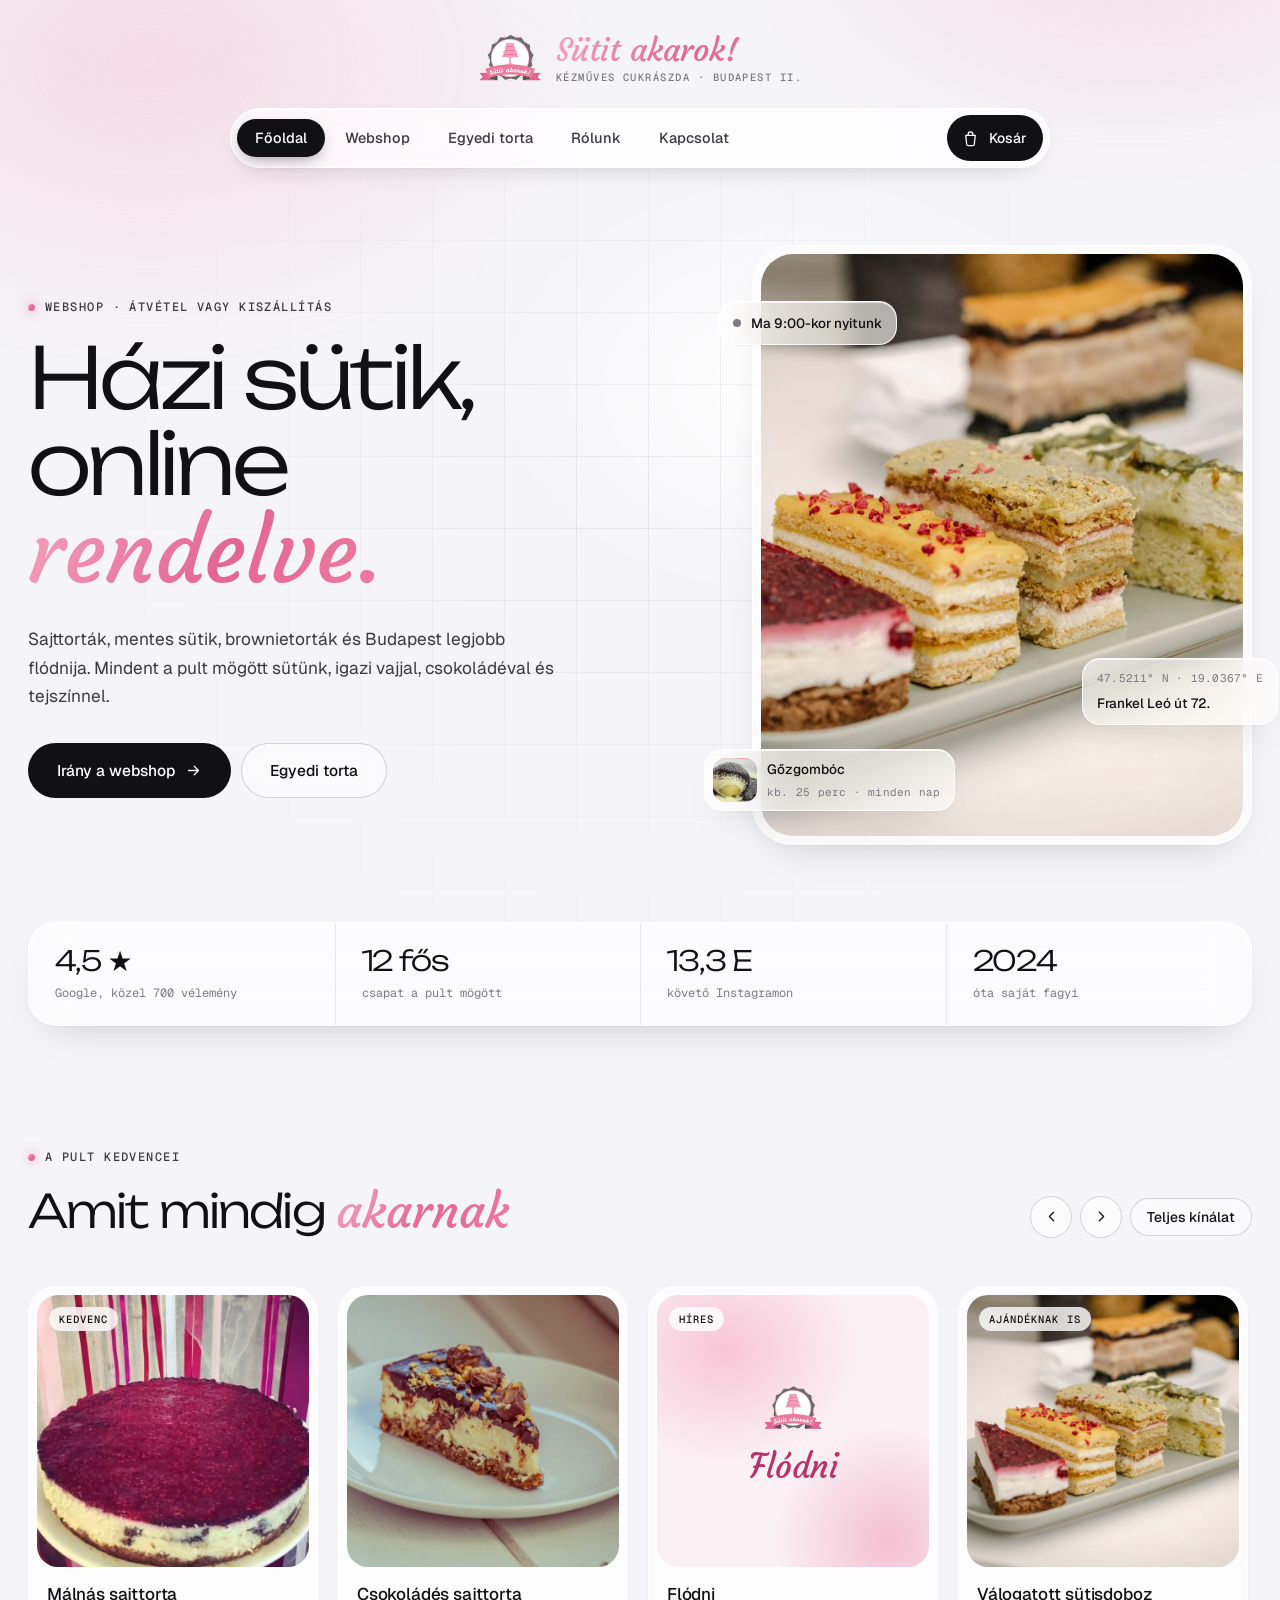
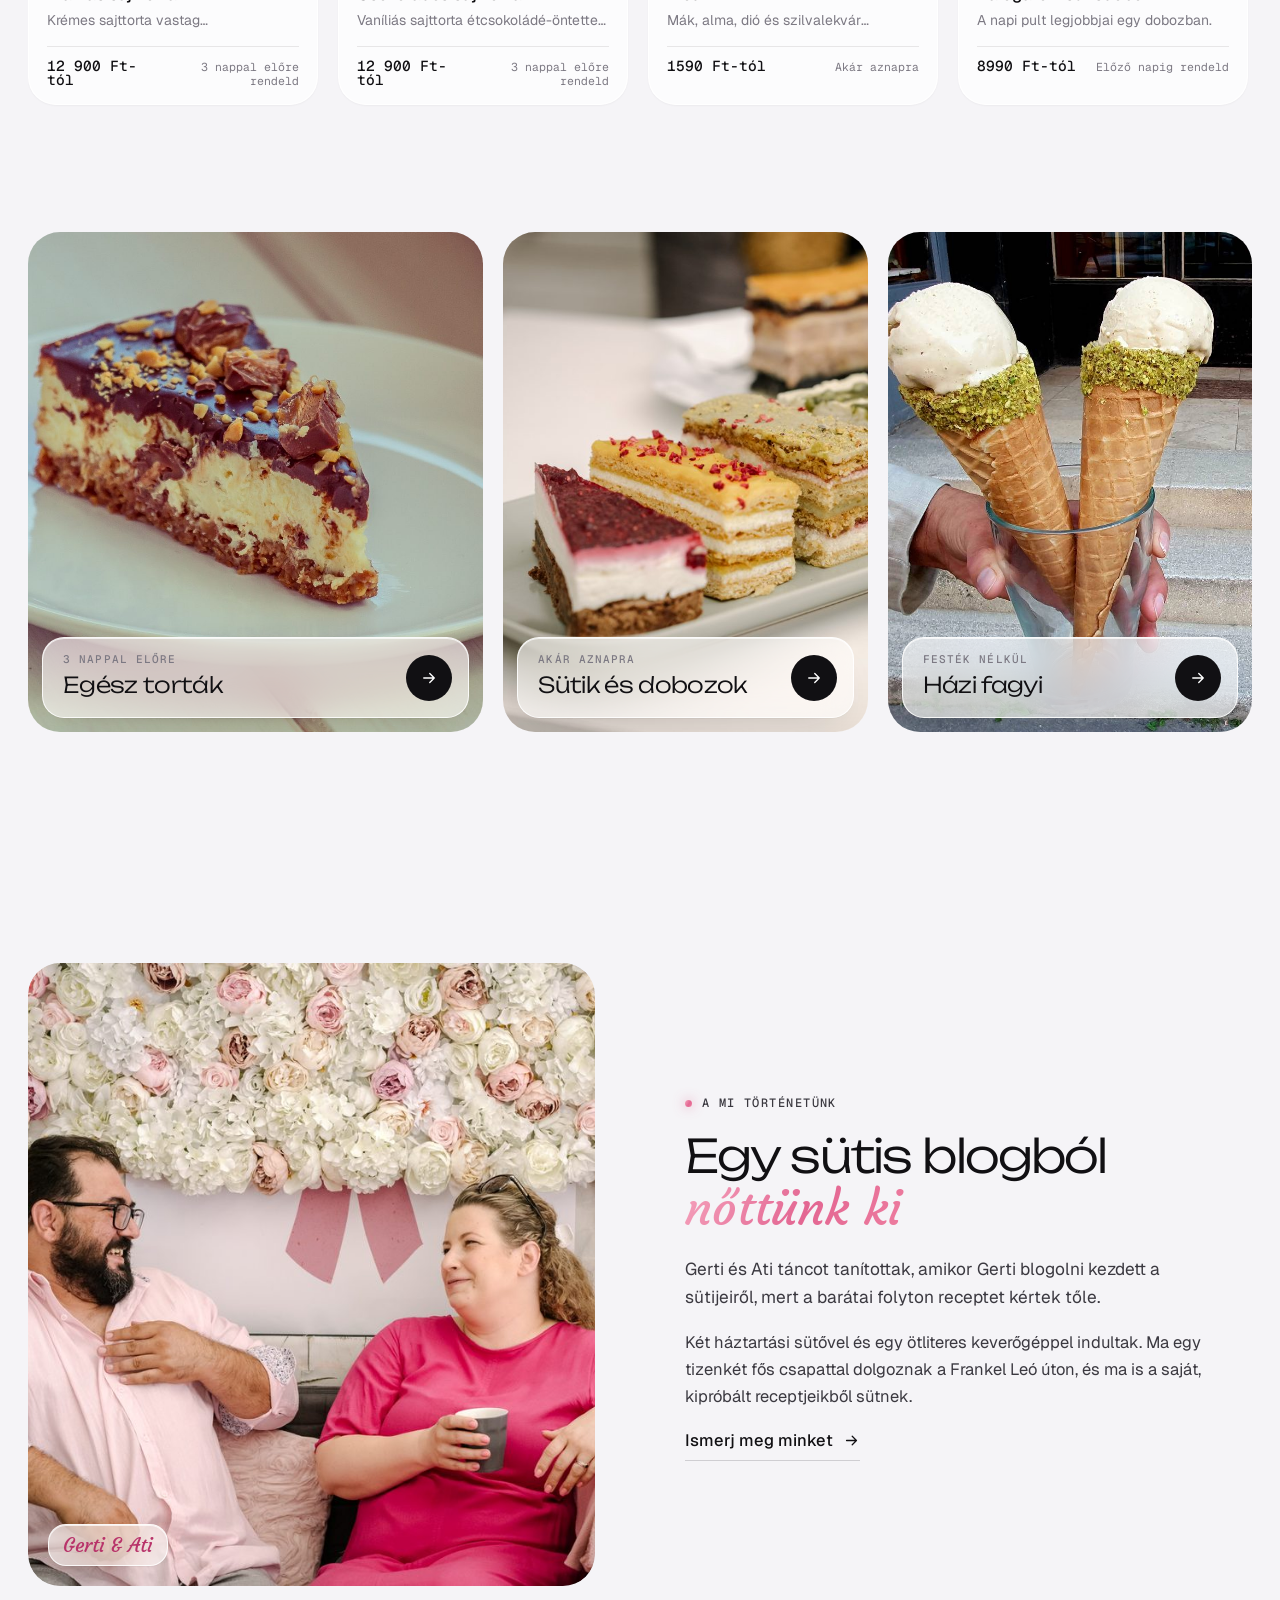
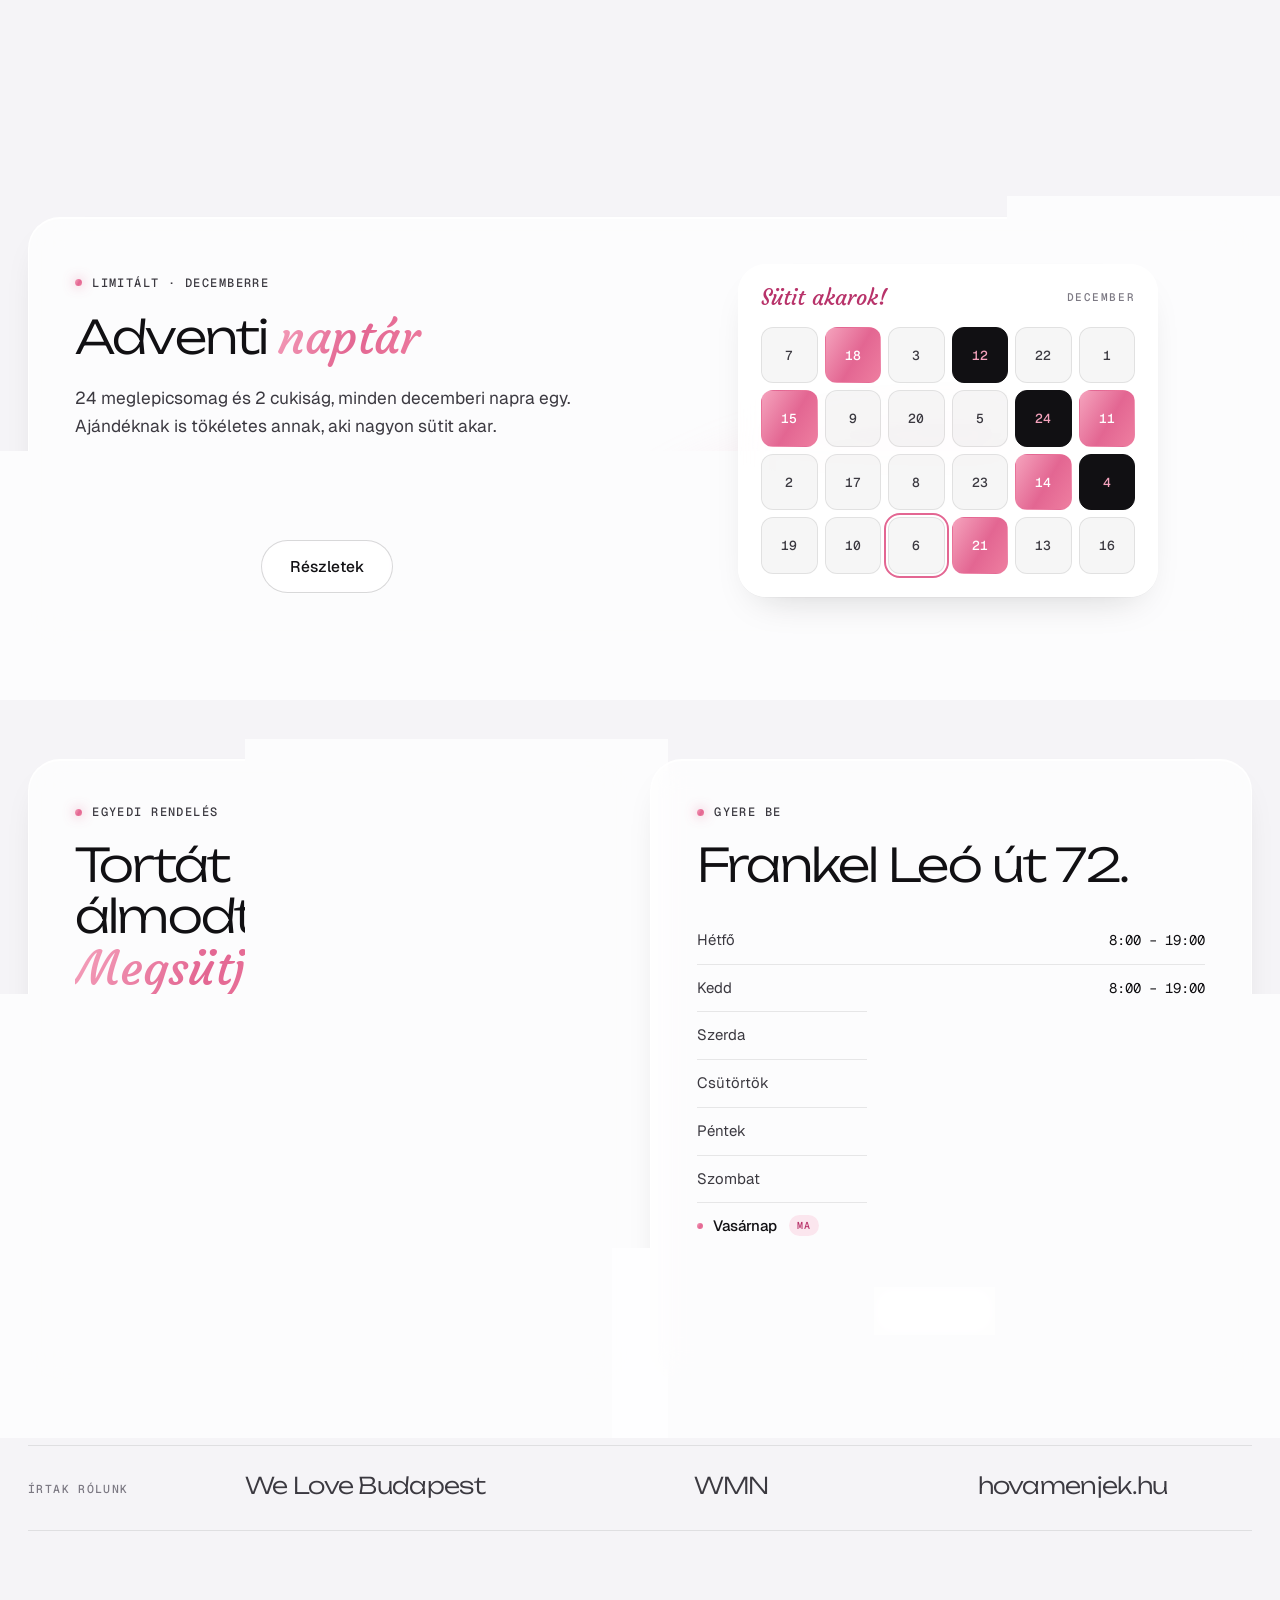
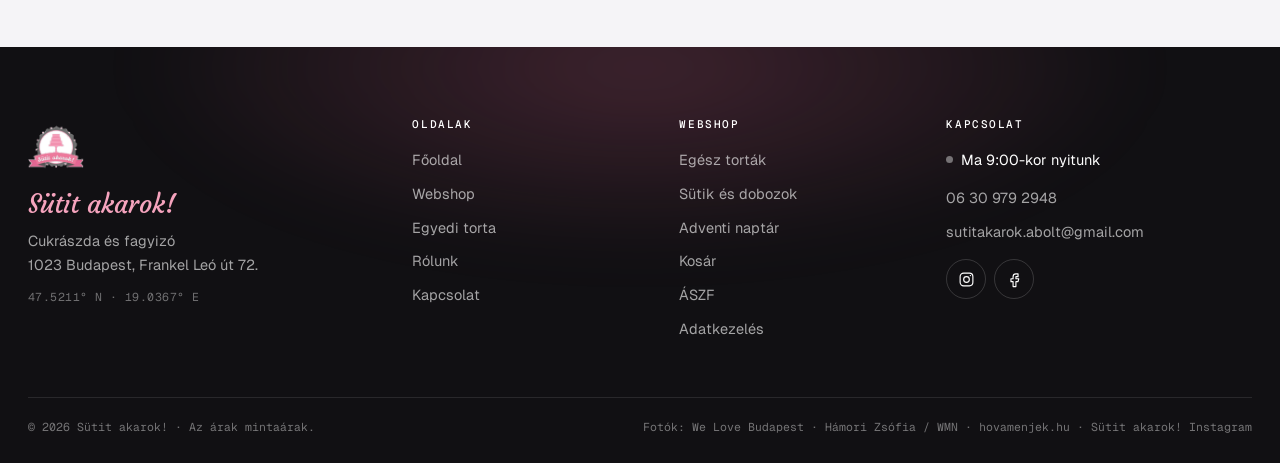
==== commit 842a0840: "Fejléc: logó és név külön sávban, alatta kattintható menüsáv - A logó és a név külön, felső szakaszb" ====
--- a/index.html
+++ b/index.html
@@ -22,7 +22,7 @@
     <section class="hhero">
       <div class="wrap hhero__in">
         <div class="hhero__copy">
-          <p class="label">Kézműves cukrászda · Budapest II.</p>
+          <p class="label">Webshop · átvétel vagy kiszállítás</p>
           <h1 class="d1">Házi sütik,<br>online <em class="rose">rendelve.</em></h1>
           <p class="lead">Sajttorták, mentes sütik, brownietorták és Budapest legjobb flódnija. Mindent a pult mögött sütünk, igazi vajjal, csokoládéval és tejszínnel.</p>
           <div class="cta">
--- a/styles.css
+++ b/styles.css
@@ -28,7 +28,7 @@
   --r-sm: 14px;
   --r: 24px;
   --r-lg: 32px;
-  --hdr-h: 92px;
+  --hdr-h: 72px; /* a ragadós menüsáv magassága + felső hézag */
   --ease: cubic-bezier(.2, .7, .1, 1);
   --shadow: 0 1px 1px rgb(17 16 19 / .03), 0 18px 40px -22px rgb(17 16 19 / .22);
   --glow: 0 0 0 1px rgb(227 102 146 / .18), 0 18px 44px -18px rgb(227 102 146 / .55);
@@ -108,28 +108,21 @@
 .iconbtn:hover { border-color: var(--ink); background: var(--white); }
 .iconbtn svg { width: 17px; height: 17px; fill: none; stroke: currentColor; stroke-width: 1.8; stroke-linecap: round; stroke-linejoin: round; }
 
-/* ---------- Fejléc: üvegkapszula, oldalfülek, lapozó ---------- */
-.hdr { position: sticky; top: 14px; z-index: 50; padding: 0 20px; margin-top: 14px; }
-.hdr__bar { max-width: 1280px; margin-inline: auto; display: grid; grid-template-columns: auto 1fr auto; align-items: center; gap: 16px; padding: 8px 8px 8px 14px; border-radius: 999px;
-  background: rgb(255 255 255 / .66); -webkit-backdrop-filter: blur(24px) saturate(1.7); backdrop-filter: blur(24px) saturate(1.7); border: 1px solid rgb(255 255 255 / .9); box-shadow: inset 0 1px 0 rgb(255 255 255 / .8), 0 10px 34px -18px rgb(17 16 19 / .28); transition: box-shadow .3s; }
-.hdr.is-scrolled .hdr__bar { box-shadow: inset 0 1px 0 rgb(255 255 255 / .8), 0 16px 40px -16px rgb(17 16 19 / .3); }
-.hdr__brand { display: flex; align-items: center; gap: 10px; text-decoration: none; }
-.hdr__brand img { width: 40px; height: 40px; }
-.hdr__brand span { font: 400 21px/1 var(--f-script); color: var(--p-text); white-space: nowrap; }
-.tabs { justify-self: center; display: flex; gap: 2px; padding: 4px; border-radius: 999px; background: rgb(17 16 19 / .04); overflow-x: auto; scrollbar-width: none; max-width: 100%; }
-.tabs::-webkit-scrollbar { display: none; }
-.tabs a { flex-shrink: 0; display: inline-flex; align-items: center; gap: 8px; padding: 10px 16px; border-radius: 999px; color: var(--ink-2); text-decoration: none; font: 500 14px/1 var(--f-ui); transition: color .25s, background-color .25s; }
-.tabs a i { font: 500 10.5px/1 var(--f-mono); font-style: normal; color: var(--mute); }
-.tabs a:hover { color: var(--ink); background: rgb(255 255 255 / .8); }
+/* ---------- Fejléc: 1) logó és név  2) külön menüsáv, csak kattintással ---------- */
+.brandbar { display: flex; justify-content: center; padding: 26px 20px 18px; }
+.brandbar__link { display: grid; grid-template-columns: auto auto; grid-template-rows: auto auto; column-gap: 14px; row-gap: 6px; align-items: center; text-decoration: none; }
+.brandbar__link img { grid-row: span 2; width: 64px; height: 64px; transition: transform .6s var(--ease); }
+.brandbar__link:hover img { transform: rotate(-6deg) scale(1.04); }
+.brandbar__name { align-self: end; font: 400 32px/1 var(--f-script); background: var(--grad); -webkit-background-clip: text; background-clip: text; color: transparent; padding-right: .08em; }
+.brandbar__sub { align-self: start; font: 500 10.5px/1 var(--f-mono); letter-spacing: .14em; text-transform: uppercase; color: var(--mute); }
+.navbar { position: sticky; top: 12px; z-index: 50; padding: 0 20px; }
+.navbar__in { max-width: 820px; margin-inline: auto; display: flex; align-items: center; justify-content: space-between; gap: 12px; padding: 6px; border-radius: 999px;
+  background: rgb(255 255 255 / .68); -webkit-backdrop-filter: blur(24px) saturate(1.7); backdrop-filter: blur(24px) saturate(1.7); border: 1px solid rgb(255 255 255 / .9); box-shadow: inset 0 1px 0 rgb(255 255 255 / .8), 0 10px 30px -18px rgb(17 16 19 / .28); transition: box-shadow .3s; }
+.navbar.is-scrolled .navbar__in { box-shadow: inset 0 1px 0 rgb(255 255 255 / .8), 0 18px 40px -16px rgb(17 16 19 / .32); }
+.tabs { display: flex; flex-wrap: wrap; gap: 2px; }
+.tabs a { display: inline-flex; align-items: center; justify-content: center; padding: 12px 18px; border-radius: 999px; color: var(--ink-2); text-decoration: none; font: 500 14.5px/1 var(--f-ui); transition: color .25s, background-color .25s; }
+.tabs a:hover { color: var(--ink); background: rgb(255 255 255 / .9); }
 .tabs a[aria-current="page"] { background: var(--ink); color: var(--white); view-transition-name: tabpill; box-shadow: 0 6px 16px -6px rgb(17 16 19 / .5); }
-.tabs a[aria-current="page"] i { color: var(--p1); }
-.hdr__tools { display: flex; align-items: center; gap: 10px; }
-.stepper { display: flex; align-items: center; gap: 4px; }
-.stepper__btn { width: 38px; height: 38px; border-radius: 50%; display: grid; place-items: center; color: var(--ink); border: 1px solid var(--line-2); text-decoration: none; transition: border-color .25s, background-color .25s; }
-.stepper__btn:hover { border-color: var(--ink); background: var(--white); }
-.stepper__btn svg { width: 16px; height: 16px; fill: none; stroke: currentColor; stroke-width: 1.8; stroke-linecap: round; stroke-linejoin: round; }
-.stepper__pos { font: 500 12px/1 var(--f-mono); color: var(--ink); min-width: 46px; text-align: center; }
-.stepper__pos b { color: var(--mute); font-weight: 400; margin: 0 2px; }
 .cartbtn { display: inline-flex; align-items: center; gap: 9px; height: 46px; padding: 0 16px 0 14px; border-radius: 999px; border: 0; background: var(--ink); color: var(--white); font: 500 14px/1 var(--f-ui); cursor: pointer; transition: box-shadow .3s; }
 .cartbtn:hover { box-shadow: var(--glow); }
 .cartbtn svg { width: 19px; height: 19px; fill: none; stroke: currentColor; stroke-width: 1.6; stroke-linejoin: round; }
@@ -438,14 +431,6 @@
 .amen li { padding: 9px 14px; border-radius: 999px; background: rgb(255 255 255 / .7); border: 1px solid #fff; font: 400 12.5px/1 var(--f-mono); color: var(--ink-2); }
 .hhero__open { display: inline-flex; align-items: center; gap: 10px; padding: 10px 14px; border-radius: 999px; background: rgb(255 255 255 / .8); border: 1px solid #fff; font-size: 13.5px; font-weight: 500; color: var(--ink); }
 
-/* ---------- Lapozó (oldal alján) ---------- */
-.pager { display: grid; grid-template-columns: 1fr 1fr; gap: 16px; padding: clamp(48px, 6vw, 88px) 0; }
-.pager__link { display: flex; flex-direction: column; gap: 14px; padding: 26px 28px; border-radius: 28px; text-decoration: none; background: rgb(255 255 255 / .7); border: 1px solid #fff; box-shadow: inset 0 1px 0 #fff, var(--shadow); transition: transform .5s var(--ease), box-shadow .5s var(--ease); }
-.pager__link:hover { transform: translateY(-3px); box-shadow: inset 0 1px 0 #fff, var(--glow); }
-.pager__link small { display: inline-flex; align-items: center; gap: 8px; font: 500 11.5px/1 var(--f-mono); letter-spacing: .12em; text-transform: uppercase; color: var(--mute); }
-.pager__link small svg { width: 15px; height: 15px; fill: none; stroke: currentColor; stroke-width: 1.8; stroke-linecap: round; stroke-linejoin: round; }
-.pager__link b { font: 300 clamp(24px, 2.6vw, 34px)/1.1 var(--f-disp); letter-spacing: -.04em; color: var(--ink); }
-.pager__link--next { text-align: right; align-items: flex-end; }
 
 /* ---------- Lábléc ---------- */
 .ftr { position: relative; background: var(--ink); color: rgb(255 255 255 / .62); font-size: 14.5px; overflow: hidden; isolation: isolate; }
@@ -567,16 +552,8 @@
 @media (max-width: 1180px) {
   .grid { grid-template-columns: repeat(3, 1fr); }
   .rail { grid-auto-columns: calc((100% - 2 * 20px) / 3); }
-  .tabs a i { display: none; }
-  .stepper__pos { display: none; }
 }
 @media (max-width: 1020px) {
-  :root { --hdr-h: 140px; }
-  .hdr__bar { grid-template-columns: 1fr auto; border-radius: 28px; padding: 8px 8px 8px 12px; row-gap: 8px; }
-  .tabs { grid-column: 1 / -1; grid-row: 2; justify-self: stretch; }
-  .tabs a { flex: 1 0 auto; justify-content: center; }
-  .tabs a i { display: inline; }
-  .stepper__pos { display: inline; }
   .hhero__in, .story, .advent, .custom, .editorial, .phero__in, .pdp { grid-template-columns: 1fr; }
   .hhero__media { justify-self: center; }
   .chip--live { left: -12px; }
@@ -603,19 +580,21 @@
   .wsum { position: static; }
 }
 @media (max-width: 720px) {
-  :root { --hdr-h: 124px; }
+  :root { --hdr-h: 112px; }
   body { font-size: 16px; }
   .wrap { width: min(100% - 32px, var(--wrap)); }
-  .hdr { padding: 0 10px; top: 8px; margin-top: 8px; }
-  .hdr__brand img { width: 36px; height: 36px; }
-  .hdr__brand span { font-size: 19px; }
-  .hdr__tools { gap: 6px; }
-  .stepper__btn { width: 36px; height: 36px; }
-  .stepper__pos { display: none; }
-  .cartbtn { height: 42px; padding: 0 12px; }
+  /* telefonon a fülek két sorba törnek, nem kell oldalra görgetni */
+  .brandbar { padding: 18px 16px 12px; }
+  .brandbar__link { column-gap: 10px; row-gap: 4px; }
+  .brandbar__link img { width: 50px; height: 50px; }
+  .brandbar__name { font-size: 26px; }
+  .brandbar__sub { font-size: 9.5px; letter-spacing: .12em; }
+  .navbar { padding: 0 10px; top: 8px; }
+  .navbar__in { border-radius: 26px; align-items: center; gap: 6px; padding: 5px; }
+  .tabs { flex: 1; justify-content: center; gap: 2px; }
+  .tabs a { padding: 10px 11px; font-size: 13.5px; }
+  .cartbtn { height: 42px; padding: 0 12px; flex-shrink: 0; }
   .cartbtn__label { display: none; }
-  .tabs a { padding: 10px 13px; font-size: 13.5px; }
-  .tabs a i { display: none; }
   .grid { grid-template-columns: 1fr 1fr; gap: 10px; }
   .rail { grid-auto-columns: 70%; gap: 12px; }
   .card { padding: 6px 6px 12px; border-radius: 22px; }
@@ -645,8 +624,6 @@
   .gallery { grid-template-columns: 1fr; }
   .gallery figure:first-child { grid-row: auto; }
   .ftr__in { grid-template-columns: 1fr; gap: 28px; }
-  .pager { grid-template-columns: 1fr; }
-  .pager__link--next { text-align: left; align-items: flex-start; }
   .seg span { font-size: 13px; padding: 11px 6px; }
   .map iframe { height: 360px; }
   .vpill { min-width: 0; flex: 1 1 40%; }
@@ -666,7 +643,6 @@
   .toast.is-on { transform: none; }
 }
 @media (max-width: 380px) {
-  .hdr__brand span { display: none; }
   .wsteps li { font-size: 0; gap: 0; }
   .wsteps i { font-size: 11px; }
 }
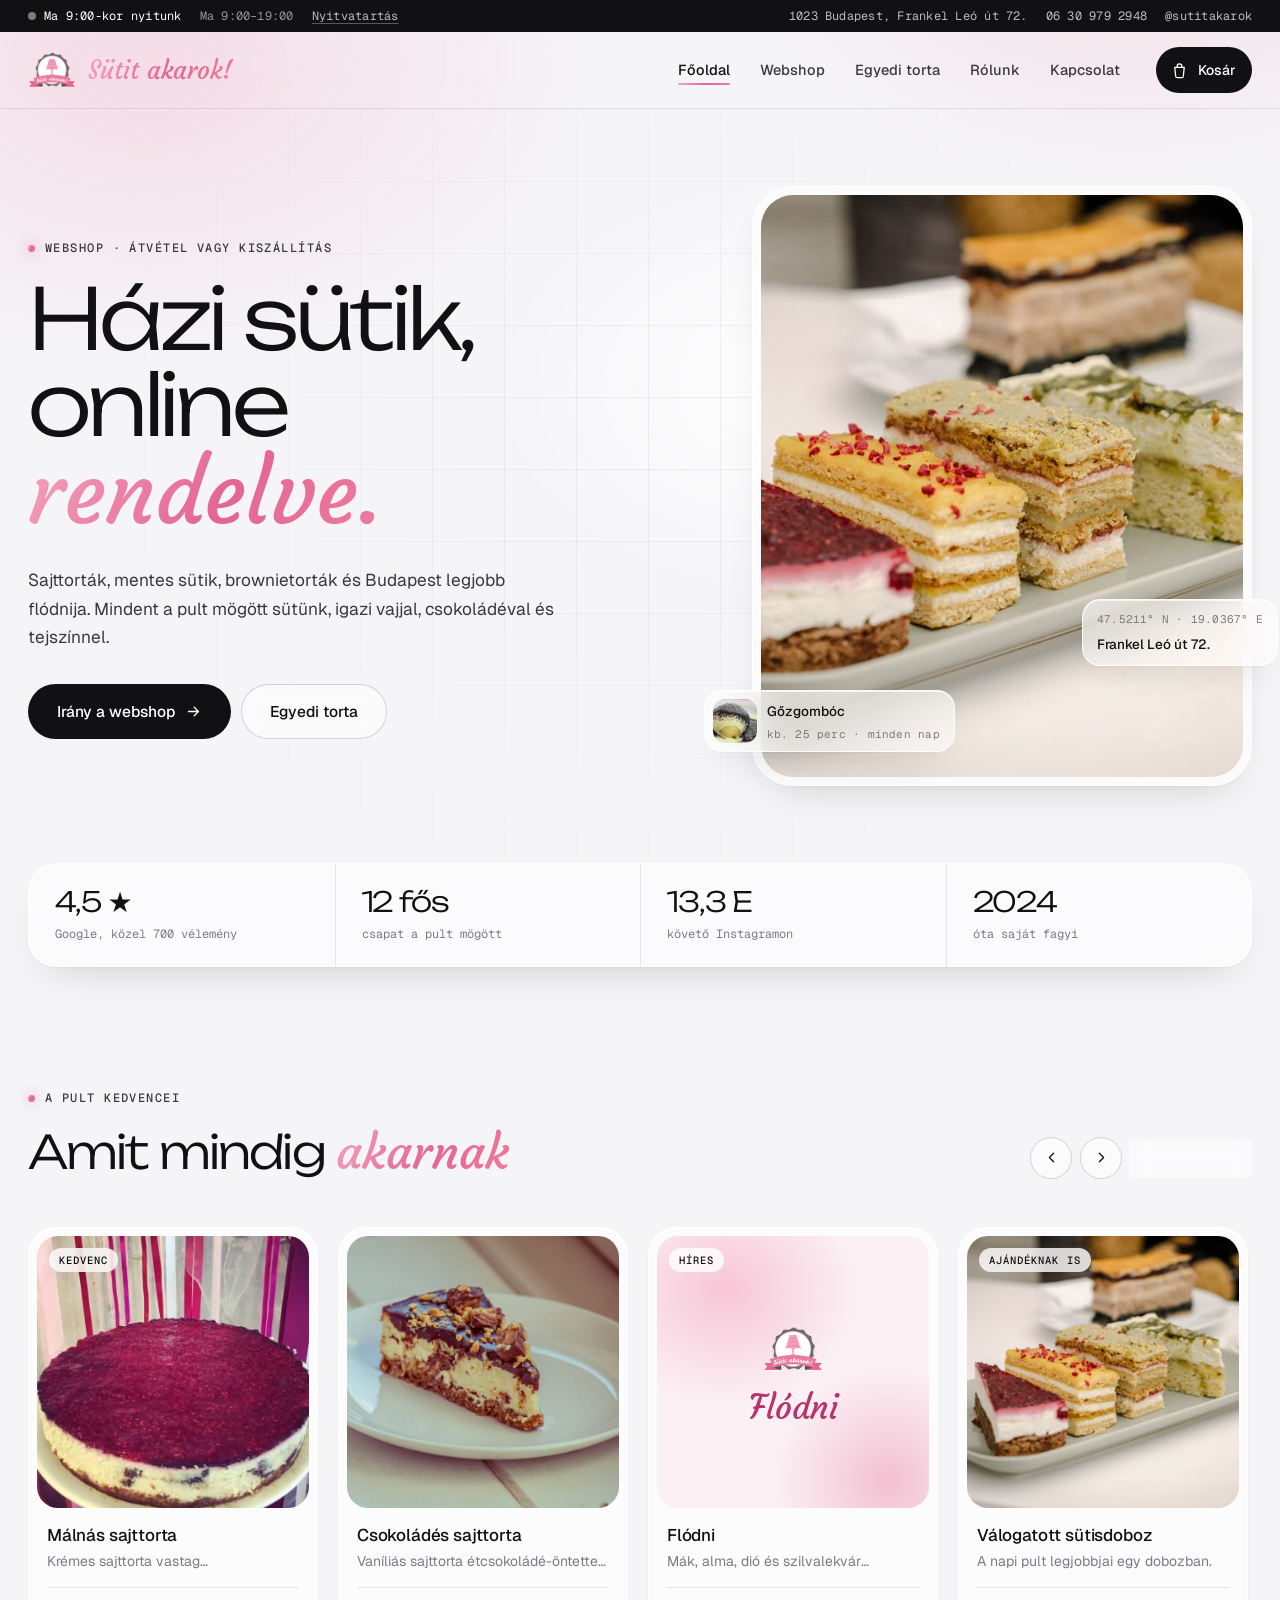
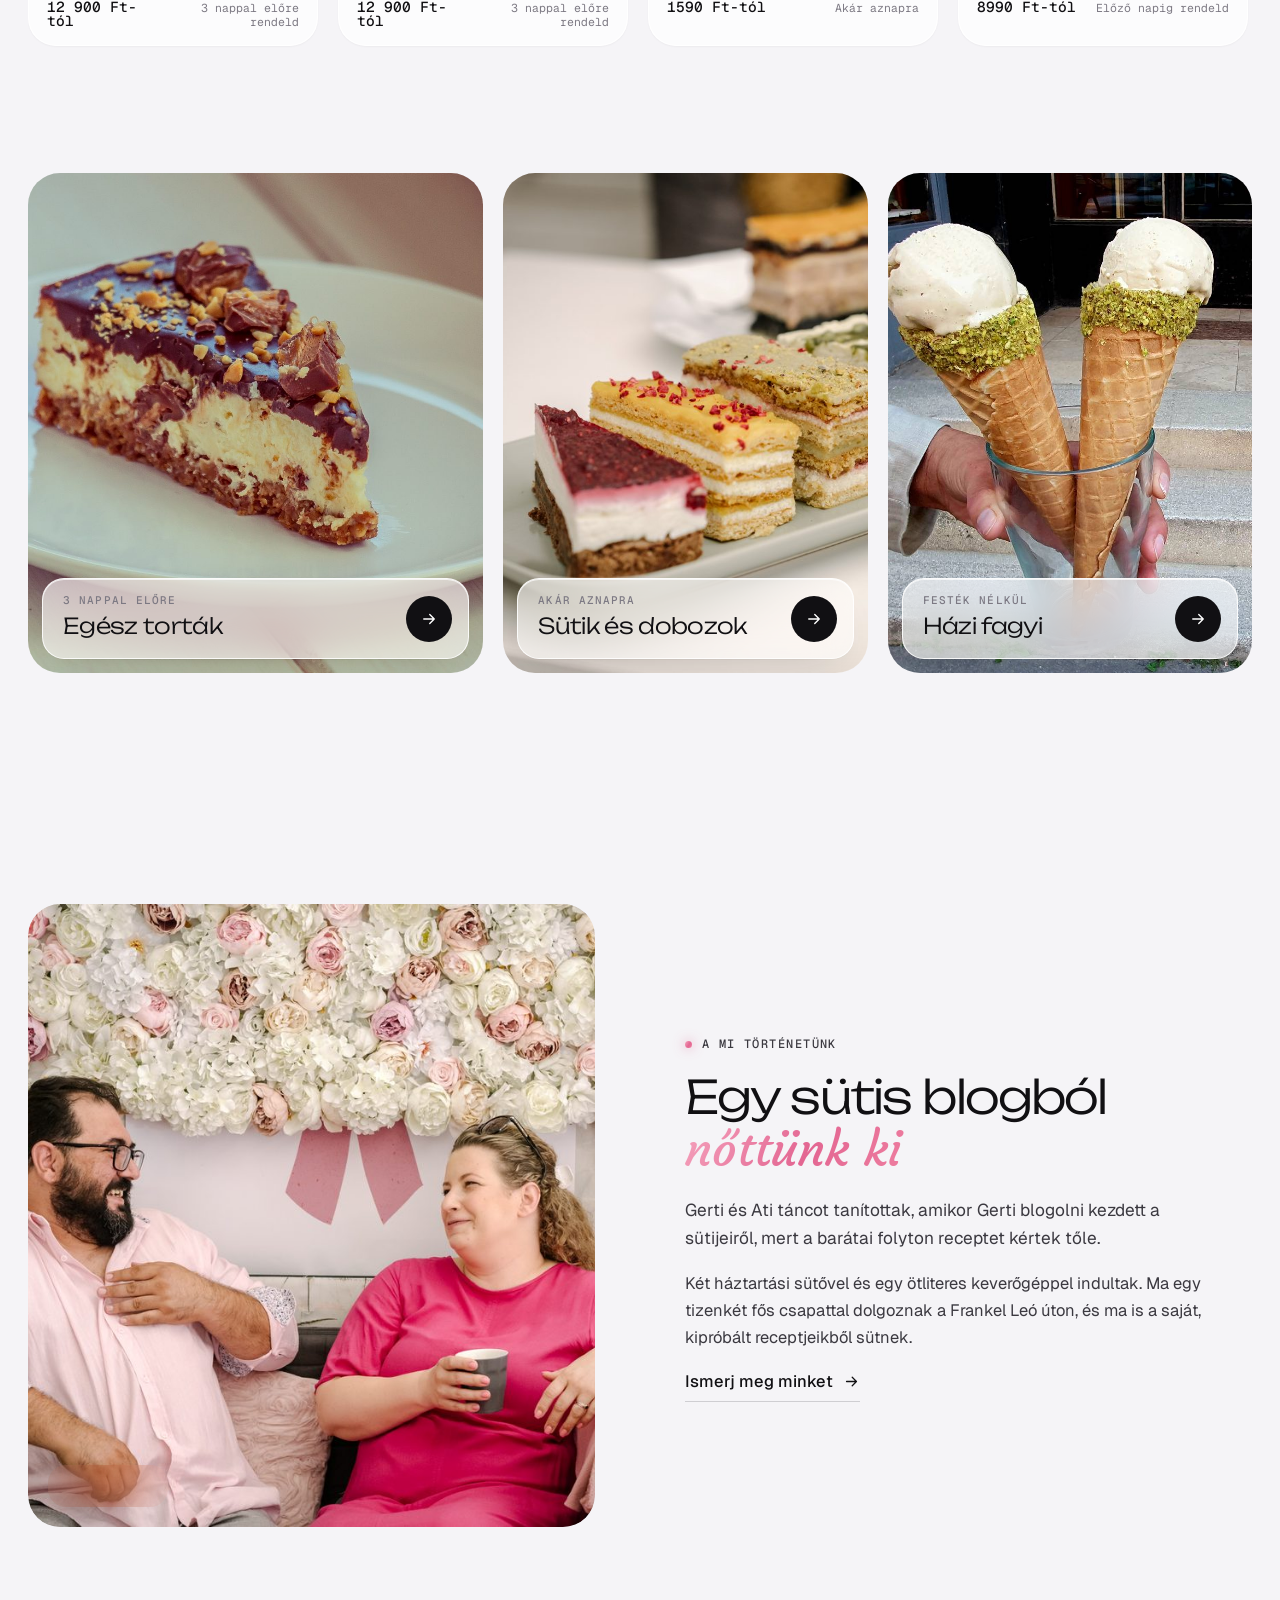
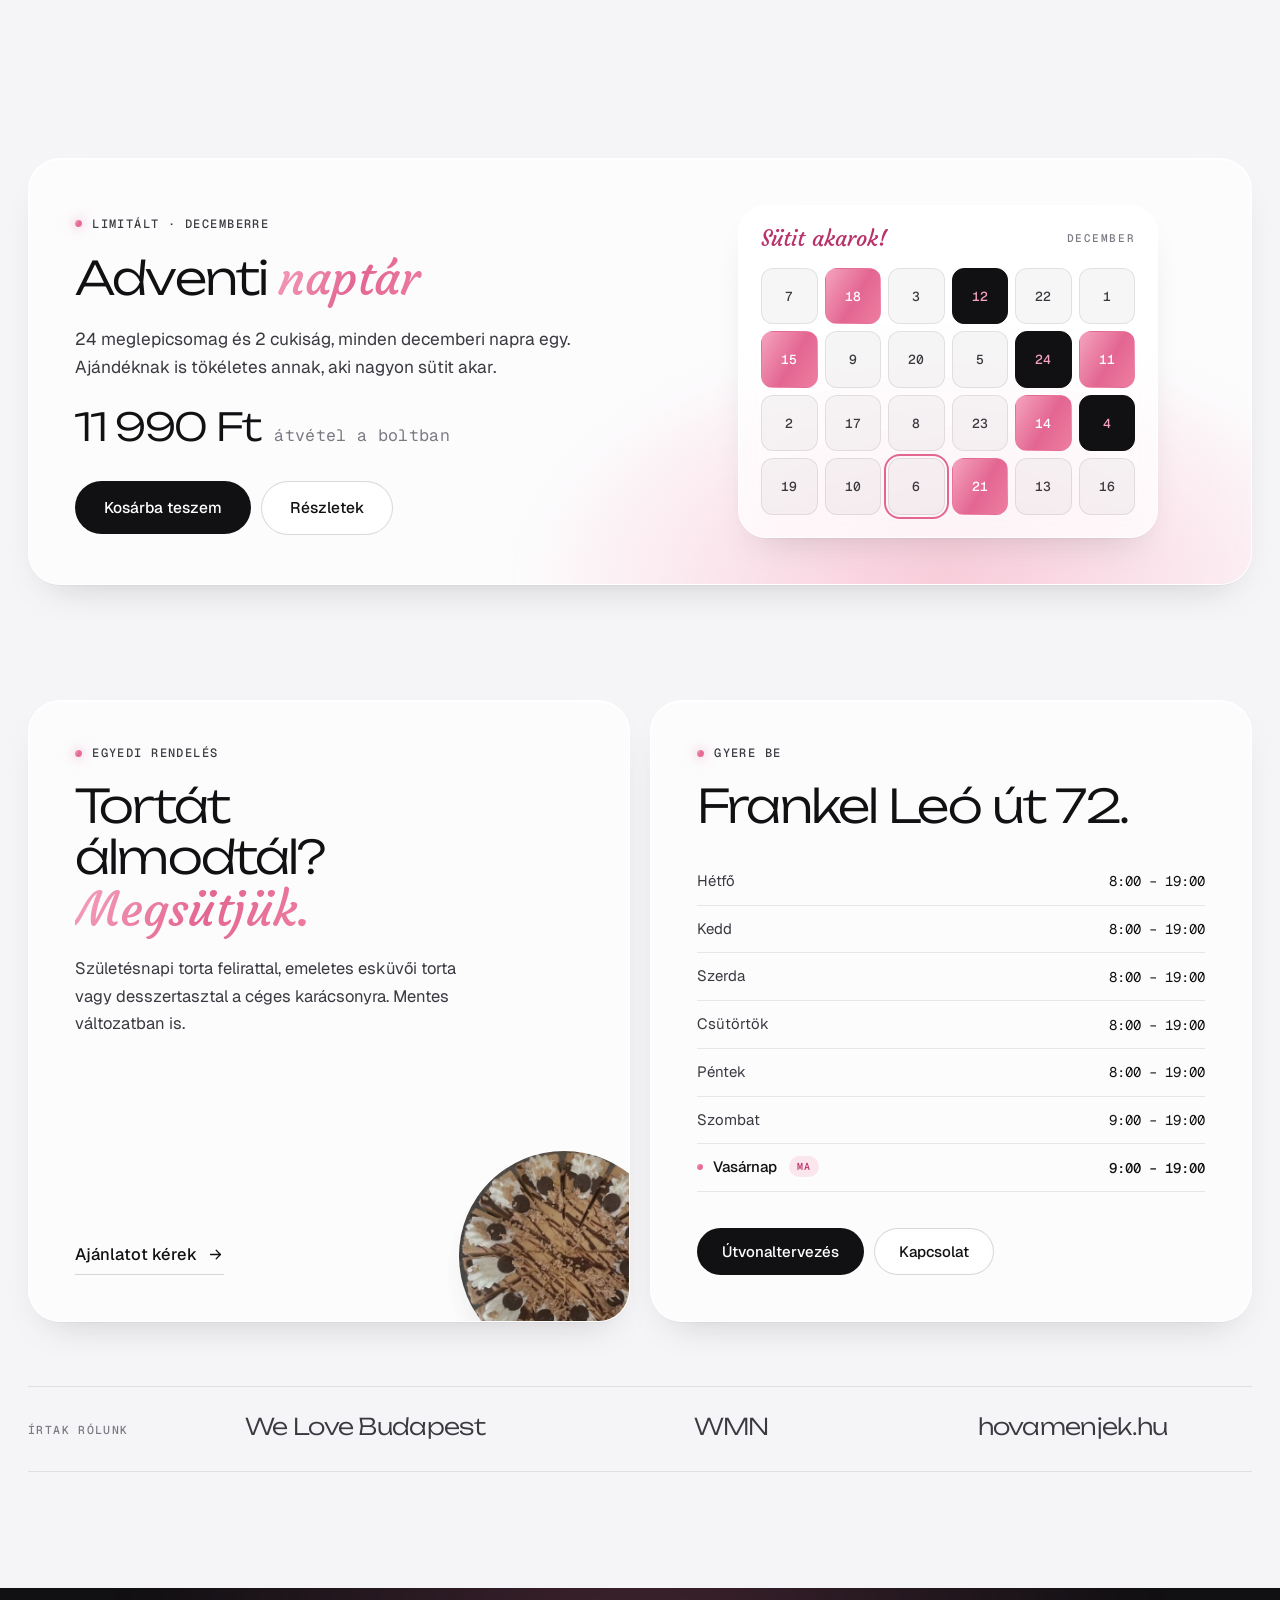
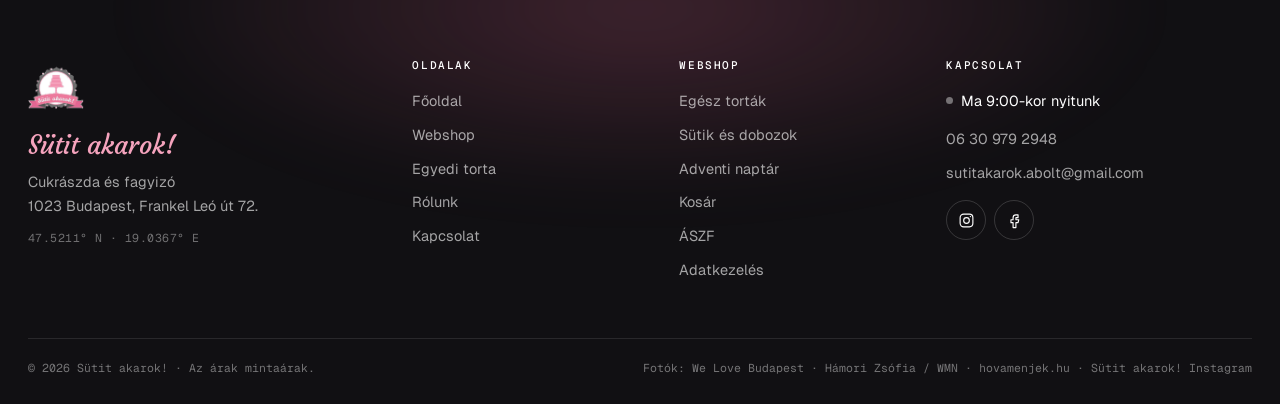
==== commit 77cab12d: "Infósáv a lap tetején, egyszerű fejléc bal sarokban a logóval - Vékony infósáv legfelül: élő nyitvat" ====
--- a/index.html
+++ b/index.html
@@ -34,7 +34,6 @@
           <div class="hhero__frame">
             <img src="img/foto/hero-portre.jpg" alt="Málnás, pisztáciás és réteges szeletek egy tálon" width="585" height="731" fetchpriority="high">
           </div>
-          <div class="chip chip--live glass"><i class="dot-live" id="hero-dot"></i><span data-open-now></span></div>
           <div class="chip chip--coord glass"><span class="mono">47.5211° N · 19.0367° E</span><b>Frankel Leó út 72.</b></div>
           <div class="chip chip--tag glass"><img src="img/termek/gozgomboc.jpg" alt="" width="44" height="44"><span><b>Gőzgombóc</b><span class="mono">kb. 25 perc · minden nap</span></span></div>
         </div>
--- a/styles.css
+++ b/styles.css
@@ -28,7 +28,7 @@
   --r-sm: 14px;
   --r: 24px;
   --r-lg: 32px;
-  --hdr-h: 72px; /* a ragadós menüsáv magassága + felső hézag */
+  --hdr-h: 0px; /* a fejléc nem ragad fel; a ragadós elemek (szűrősáv) a lap tetejéhez igazodnak */
   --ease: cubic-bezier(.2, .7, .1, 1);
   --shadow: 0 1px 1px rgb(17 16 19 / .03), 0 18px 40px -22px rgb(17 16 19 / .22);
   --glow: 0 0 0 1px rgb(227 102 146 / .18), 0 18px 44px -18px rgb(227 102 146 / .55);
@@ -36,7 +36,6 @@
 
 @view-transition { navigation: auto; }
 ::view-transition-old(root), ::view-transition-new(root) { animation-duration: .3s; }
-::view-transition-group(tabpill) { animation-duration: .45s; animation-timing-function: cubic-bezier(.2, .7, .1, 1); }
 
 *, *::before, *::after { box-sizing: border-box; }
 html { scroll-behavior: smooth; scroll-padding-top: 120px; -webkit-text-size-adjust: 100%; }
@@ -108,21 +107,31 @@
 .iconbtn:hover { border-color: var(--ink); background: var(--white); }
 .iconbtn svg { width: 17px; height: 17px; fill: none; stroke: currentColor; stroke-width: 1.8; stroke-linecap: round; stroke-linejoin: round; }
 
-/* ---------- Fejléc: 1) logó és név  2) külön menüsáv, csak kattintással ---------- */
-.brandbar { display: flex; justify-content: center; padding: 26px 20px 18px; }
-.brandbar__link { display: grid; grid-template-columns: auto auto; grid-template-rows: auto auto; column-gap: 14px; row-gap: 6px; align-items: center; text-decoration: none; }
-.brandbar__link img { grid-row: span 2; width: 64px; height: 64px; transition: transform .6s var(--ease); }
-.brandbar__link:hover img { transform: rotate(-6deg) scale(1.04); }
-.brandbar__name { align-self: end; font: 400 32px/1 var(--f-script); background: var(--grad); -webkit-background-clip: text; background-clip: text; color: transparent; padding-right: .08em; }
-.brandbar__sub { align-self: start; font: 500 10.5px/1 var(--f-mono); letter-spacing: .14em; text-transform: uppercase; color: var(--mute); }
-.navbar { position: sticky; top: 12px; z-index: 50; padding: 0 20px; }
-.navbar__in { max-width: 820px; margin-inline: auto; display: flex; align-items: center; justify-content: space-between; gap: 12px; padding: 6px; border-radius: 999px;
-  background: rgb(255 255 255 / .68); -webkit-backdrop-filter: blur(24px) saturate(1.7); backdrop-filter: blur(24px) saturate(1.7); border: 1px solid rgb(255 255 255 / .9); box-shadow: inset 0 1px 0 rgb(255 255 255 / .8), 0 10px 30px -18px rgb(17 16 19 / .28); transition: box-shadow .3s; }
-.navbar.is-scrolled .navbar__in { box-shadow: inset 0 1px 0 rgb(255 255 255 / .8), 0 18px 40px -16px rgb(17 16 19 / .32); }
-.tabs { display: flex; flex-wrap: wrap; gap: 2px; }
-.tabs a { display: inline-flex; align-items: center; justify-content: center; padding: 12px 18px; border-radius: 999px; color: var(--ink-2); text-decoration: none; font: 500 14.5px/1 var(--f-ui); transition: color .25s, background-color .25s; }
-.tabs a:hover { color: var(--ink); background: rgb(255 255 255 / .9); }
-.tabs a[aria-current="page"] { background: var(--ink); color: var(--white); view-transition-name: tabpill; box-shadow: 0 6px 16px -6px rgb(17 16 19 / .5); }
+/* ---------- Infósáv a legtetején ---------- */
+.topbar { background: var(--ink); color: rgb(255 255 255 / .72); font: 400 12px/1 var(--f-mono); letter-spacing: .02em; }
+.topbar__in { width: min(100% - 56px, var(--wrap)); margin-inline: auto; display: flex; justify-content: space-between; align-items: center; gap: 16px; padding: 10px 0; }
+.topbar p { margin: 0; display: flex; align-items: center; gap: 18px; flex-wrap: wrap; }
+.topbar__open { color: var(--white); }
+.topbar__open .dot-live { margin-right: -10px; }
+.topbar__today { color: rgb(255 255 255 / .55); }
+.topbar a { color: rgb(255 255 255 / .72); text-decoration: none; transition: color .2s; }
+.topbar a:hover { color: var(--p1); }
+.topbar__more { text-decoration: underline !important; text-underline-offset: 3px; text-decoration-color: rgb(255 255 255 / .3) !important; }
+
+/* ---------- Fejléc: logó és név a bal sarokban, a helyén marad ---------- */
+.hdr { border-bottom: 1px solid var(--line); }
+.hdr__in { width: min(100% - 56px, var(--wrap)); margin-inline: auto; display: flex; align-items: center; gap: 24px; padding: 14px 0; }
+.hdr__brand { display: flex; align-items: center; gap: 12px; text-decoration: none; flex-shrink: 0; }
+.hdr__brand img { width: 48px; height: 48px; transition: transform .6s var(--ease); }
+.hdr__brand:hover img { transform: rotate(-6deg); }
+.hdr__brand span { font: 400 25px/1 var(--f-script); background: var(--grad); -webkit-background-clip: text; background-clip: text; color: transparent; padding-right: .08em; white-space: nowrap; }
+.tabs { display: flex; flex-wrap: wrap; gap: 4px 6px; margin-left: auto; }
+.tabs a { position: relative; display: inline-flex; align-items: center; padding: 10px 12px; color: var(--ink-2); text-decoration: none; font: 500 14.5px/1 var(--f-ui); transition: color .25s; }
+.tabs a::after { content: ""; position: absolute; left: 12px; right: 12px; bottom: 2px; height: 2px; border-radius: 2px; background: var(--grad); transform: scaleX(0); transform-origin: left; transition: transform .35s var(--ease); }
+.tabs a:hover { color: var(--ink); }
+.tabs a:hover::after { transform: scaleX(.5); }
+.tabs a[aria-current="page"] { color: var(--ink); }
+.tabs a[aria-current="page"]::after { transform: scaleX(1); }
 .cartbtn { display: inline-flex; align-items: center; gap: 9px; height: 46px; padding: 0 16px 0 14px; border-radius: 999px; border: 0; background: var(--ink); color: var(--white); font: 500 14px/1 var(--f-ui); cursor: pointer; transition: box-shadow .3s; }
 .cartbtn:hover { box-shadow: var(--glow); }
 .cartbtn svg { width: 19px; height: 19px; fill: none; stroke: currentColor; stroke-width: 1.6; stroke-linejoin: round; }
@@ -580,21 +589,20 @@
   .wsum { position: static; }
 }
 @media (max-width: 720px) {
-  :root { --hdr-h: 112px; }
   body { font-size: 16px; }
   .wrap { width: min(100% - 32px, var(--wrap)); }
-  /* telefonon a fülek két sorba törnek, nem kell oldalra görgetni */
-  .brandbar { padding: 18px 16px 12px; }
-  .brandbar__link { column-gap: 10px; row-gap: 4px; }
-  .brandbar__link img { width: 50px; height: 50px; }
-  .brandbar__name { font-size: 26px; }
-  .brandbar__sub { font-size: 9.5px; letter-spacing: .12em; }
-  .navbar { padding: 0 10px; top: 8px; }
-  .navbar__in { border-radius: 26px; align-items: center; gap: 6px; padding: 5px; }
-  .tabs { flex: 1; justify-content: center; gap: 2px; }
-  .tabs a { padding: 10px 11px; font-size: 13.5px; }
-  .cartbtn { height: 42px; padding: 0 12px; flex-shrink: 0; }
+  /* infósáv: telefonon csak az állapot és a telefonszám */
+  .topbar__in { width: min(100% - 32px, var(--wrap)); padding: 9px 0; }
+  .topbar__today, .topbar__more, .topbar__addr, .topbar__ig { display: none; }
+  /* fejléc: felül logó + név és kosár, alatta a menü (két sorba törhet, nem kell oldalra görgetni) */
+  .hdr__in { width: min(100% - 32px, var(--wrap)); flex-wrap: wrap; gap: 10px 12px; padding: 12px 0 8px; }
+  .hdr__brand img { width: 42px; height: 42px; }
+  .hdr__brand span { font-size: 22px; }
+  .cartbtn { order: 2; margin-left: auto; height: 42px; padding: 0 12px; flex-shrink: 0; }
   .cartbtn__label { display: none; }
+  .tabs { order: 3; width: 100%; margin-left: -10px; gap: 0 2px; }
+  .tabs a { padding: 10px; font-size: 14px; }
+  .tabs a::after { left: 10px; right: 10px; }
   .grid { grid-template-columns: 1fr 1fr; gap: 10px; }
   .rail { grid-auto-columns: 70%; gap: 12px; }
   .card { padding: 6px 6px 12px; border-radius: 22px; }
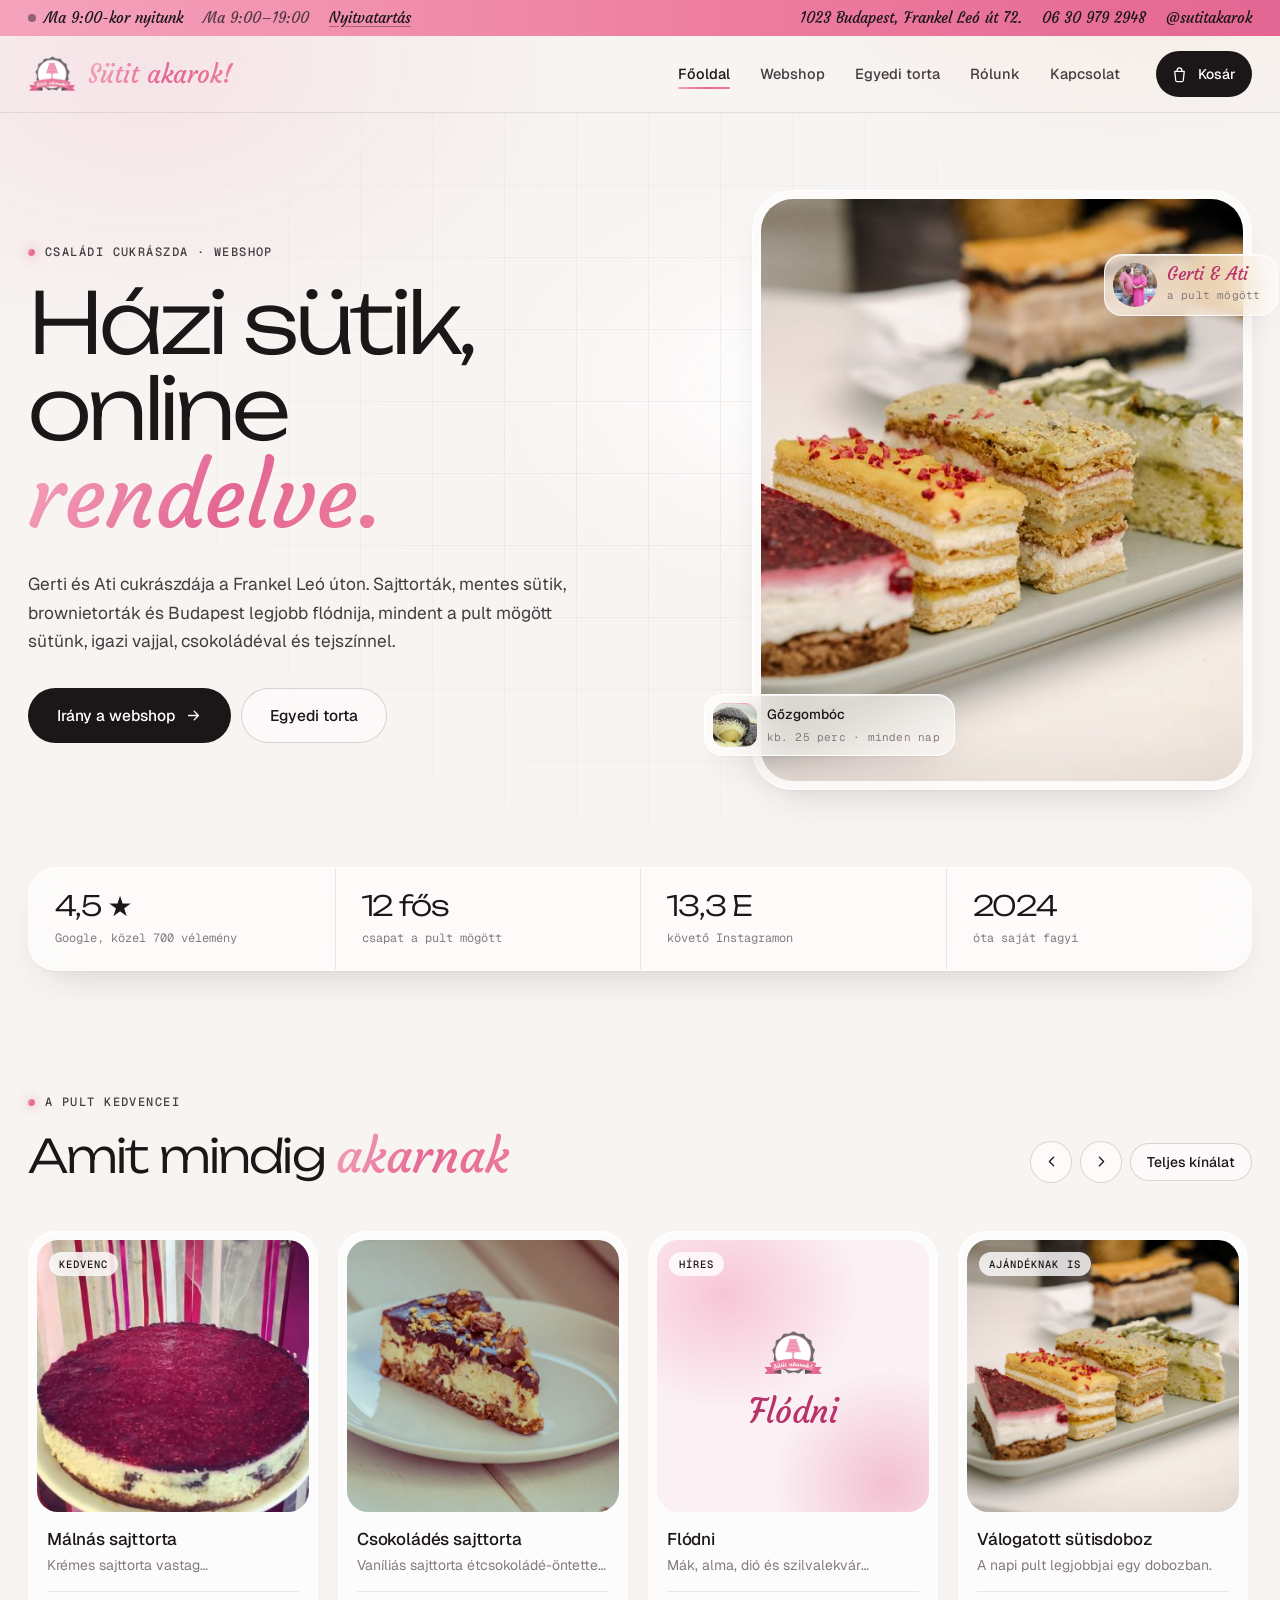
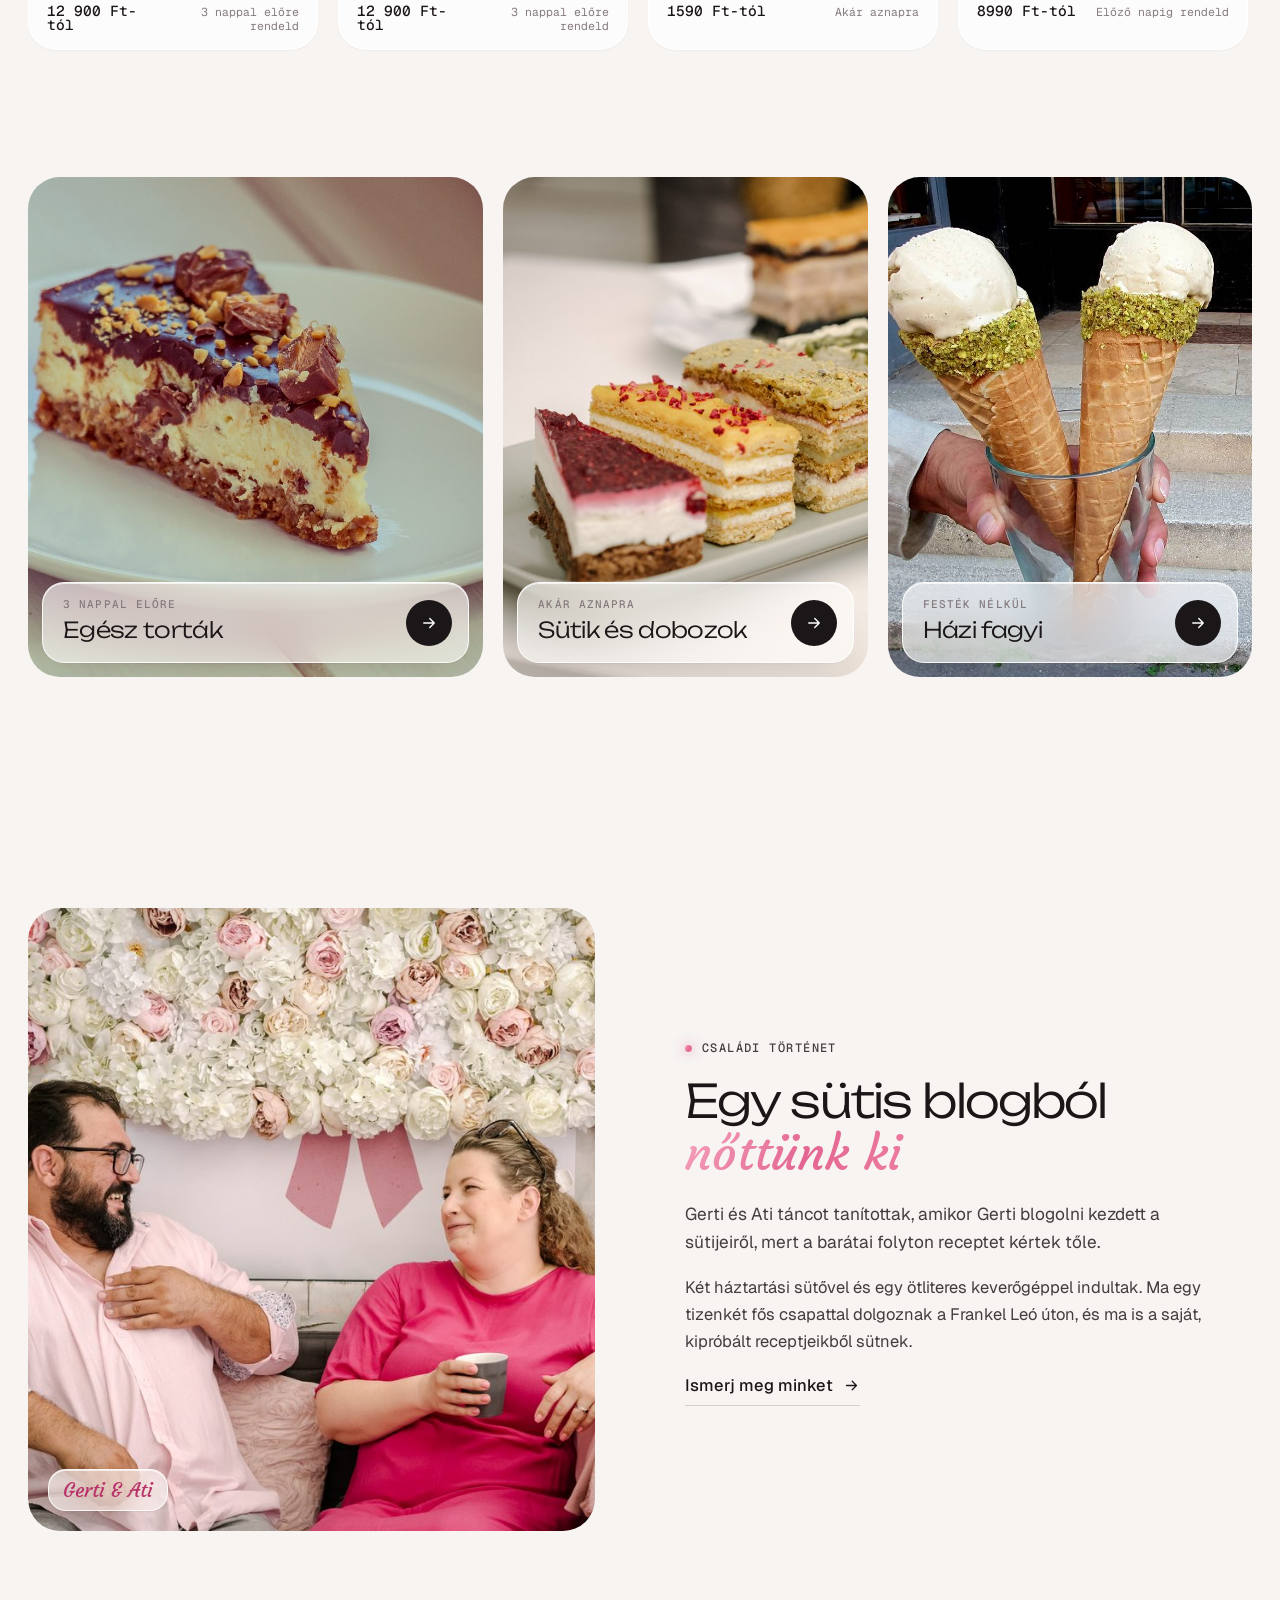
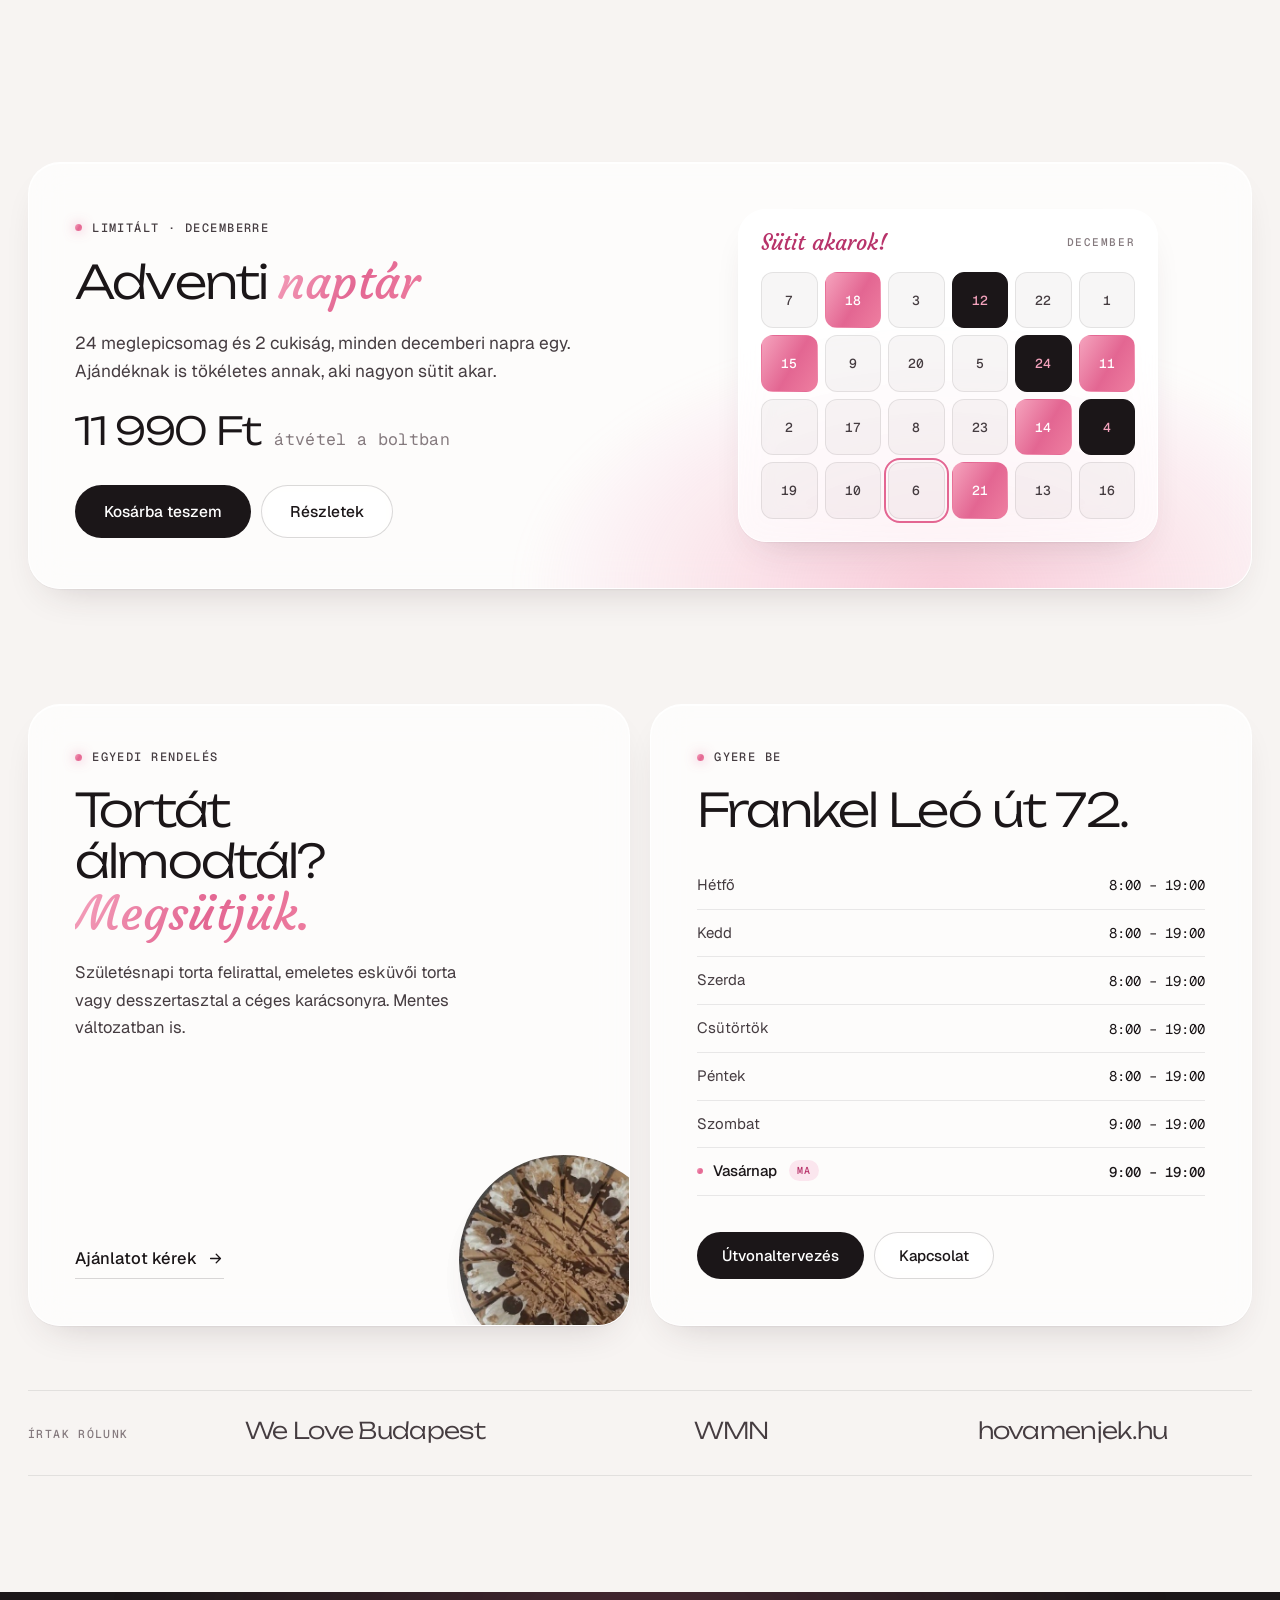
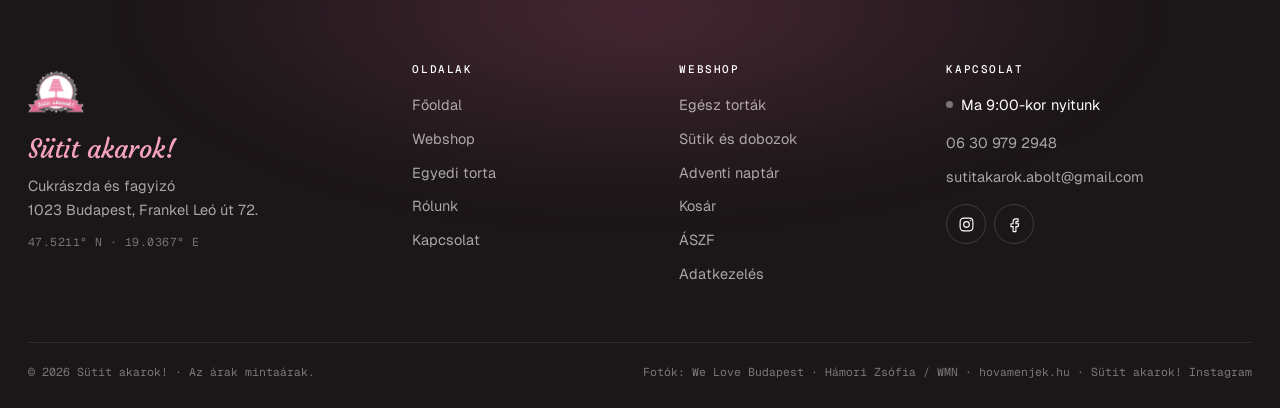
==== commit 6f9ff749: "Kicsit családiasabb hangulat a futurisztikus forma megtartásával - A görgetési effektek és a rózsasz" ====
--- a/index.html
+++ b/index.html
@@ -22,9 +22,9 @@
     <section class="hhero">
       <div class="wrap hhero__in">
         <div class="hhero__copy">
-          <p class="label">Webshop · átvétel vagy kiszállítás</p>
+          <p class="label">Családi cukrászda · webshop</p>
           <h1 class="d1">Házi sütik,<br>online <em class="rose">rendelve.</em></h1>
-          <p class="lead">Sajttorták, mentes sütik, brownietorták és Budapest legjobb flódnija. Mindent a pult mögött sütünk, igazi vajjal, csokoládéval és tejszínnel.</p>
+          <p class="lead">Gerti és Ati cukrászdája a Frankel Leó úton. Sajttorták, mentes sütik, brownietorták és Budapest legjobb flódnija, mindent a pult mögött sütünk, igazi vajjal, csokoládéval és tejszínnel.</p>
           <div class="cta">
             <a class="btn btn--primary btn--lg" href="webshop.html">Irány a webshop <svg viewBox="0 0 24 24" aria-hidden="true"><path d="M5 12h14M13 6l6 6-6 6"/></svg></a>
             <a class="btn btn--ghost btn--lg" href="egyedi-torta.html">Egyedi torta</a>
@@ -34,7 +34,7 @@
           <div class="hhero__frame">
             <img src="img/foto/hero-portre.jpg" alt="Málnás, pisztáciás és réteges szeletek egy tálon" width="585" height="731" fetchpriority="high">
           </div>
-          <div class="chip chip--coord glass"><span class="mono">47.5211° N · 19.0367° E</span><b>Frankel Leó út 72.</b></div>
+          <div class="chip chip--family glass"><img src="img/foto/ati-gerti-portre.jpg" alt="" width="44" height="44"><span><b class="script">Gerti &amp; Ati</b><span class="mono">a pult mögött</span></span></div>
           <div class="chip chip--tag glass"><img src="img/termek/gozgomboc.jpg" alt="" width="44" height="44"><span><b>Gőzgombóc</b><span class="mono">kb. 25 perc · minden nap</span></span></div>
         </div>
       </div>
@@ -83,7 +83,7 @@
           <span class="chip chip--name glass">Gerti &amp; Ati</span>
         </div>
         <div class="reveal d-1">
-          <p class="label">A mi történetünk</p>
+          <p class="label">Családi történet</p>
           <h2 class="h2" id="story-title">Egy sütis blogból <em class="rose">nőttünk ki</em></h2>
           <p class="lead">Gerti és Ati táncot tanítottak, amikor Gerti blogolni kezdett a sütijeiről, mert a barátai folyton receptet kértek tőle.</p>
           <p>Két háztartási sütővel és egy ötliteres keverőgéppel indultak. Ma egy tizenkét fős csapattal dolgoznak a Frankel Leó úton, és ma is a saját, kipróbált receptjeikből sütnek.</p>
--- a/styles.css
+++ b/styles.css
@@ -4,14 +4,15 @@
    Betűk: Unbounded (címek) · Geist (szöveg) · Geist Mono (címkék, adatok) · Courgette (a logó betűje, kiemelt szavak)
    ===================================================================== */
 :root {
-  --bg: #f5f4f7;
+  /* kicsit melegebb, családiasabb árnyalatok (a hideg szürke helyett) */
+  --bg: #f7f4f2;
   --white: #fff;
-  --ink: #111013;
-  --ink-2: #3b3940;
-  --mute: #7c7983;
+  --ink: #1b1618;
+  --ink-2: #453c40;
+  --mute: #857a7e;
   --graphite: #6b6b6b;
-  --line: rgb(17 16 19 / .09);
-  --line-2: rgb(17 16 19 / .16);
+  --line: rgb(27 22 24 / .09);
+  --line-2: rgb(27 22 24 / .16);
   --p1: #f5a3bd;
   --p2: #ee7ea0;
   --p3: #e36692;
@@ -30,7 +31,7 @@
   --r-lg: 32px;
   --hdr-h: 0px; /* a fejléc nem ragad fel; a ragadós elemek (szűrősáv) a lap tetejéhez igazodnak */
   --ease: cubic-bezier(.2, .7, .1, 1);
-  --shadow: 0 1px 1px rgb(17 16 19 / .03), 0 18px 40px -22px rgb(17 16 19 / .22);
+  --shadow: 0 1px 1px rgb(60 36 40 / .04), 0 18px 40px -22px rgb(60 36 40 / .24);
   --glow: 0 0 0 1px rgb(227 102 146 / .18), 0 18px 44px -18px rgb(227 102 146 / .55);
 }
 
@@ -40,9 +41,9 @@
 *, *::before, *::after { box-sizing: border-box; }
 html { scroll-behavior: smooth; scroll-padding-top: 120px; -webkit-text-size-adjust: 100%; }
 body { margin: 0; background: var(--bg); color: var(--ink-2); font: 400 16.5px/1.65 var(--f-ui); -webkit-font-smoothing: antialiased; text-rendering: optimizeLegibility; }
-/* finom rózsaszín „aurora” a háttérben */
+/* finom, meleg „aurora” a háttérben: egy kevés rózsaszín és egy kis barackos melegség */
 body::before { content: ""; position: fixed; inset: -20vh -10vw auto; height: 90vh; z-index: -1; pointer-events: none;
-  background: radial-gradient(40% 50% at 18% 30%, rgb(245 163 189 / .30), transparent 70%), radial-gradient(36% 44% at 82% 12%, rgb(238 126 160 / .20), transparent 70%), radial-gradient(30% 40% at 60% 70%, rgb(255 255 255 / .9), transparent 70%);
+  background: radial-gradient(40% 50% at 18% 30%, rgb(245 163 189 / .2), transparent 70%), radial-gradient(36% 44% at 82% 12%, rgb(255 214 190 / .3), transparent 70%), radial-gradient(30% 40% at 60% 70%, rgb(255 255 255 / .9), transparent 70%);
   filter: blur(20px); }
 body.win-open { overflow: hidden; }
 img { display: block; max-width: 100%; height: auto; }
@@ -108,15 +109,17 @@
 .iconbtn svg { width: 17px; height: 17px; fill: none; stroke: currentColor; stroke-width: 1.8; stroke-linecap: round; stroke-linejoin: round; }
 
 /* ---------- Infósáv a legtetején ---------- */
-.topbar { background: var(--ink); color: rgb(255 255 255 / .72); font: 400 12px/1 var(--f-mono); letter-spacing: .02em; }
-.topbar__in { width: min(100% - 56px, var(--wrap)); margin-inline: auto; display: flex; justify-content: space-between; align-items: center; gap: 16px; padding: 10px 0; }
-.topbar p { margin: 0; display: flex; align-items: center; gap: 18px; flex-wrap: wrap; }
-.topbar__open { color: var(--white); }
-.topbar__open .dot-live { margin-right: -10px; }
-.topbar__today { color: rgb(255 255 255 / .55); }
-.topbar a { color: rgb(255 255 255 / .72); text-decoration: none; transition: color .2s; }
-.topbar a:hover { color: var(--p1); }
-.topbar__more { text-decoration: underline !important; text-underline-offset: 3px; text-decoration-color: rgb(255 255 255 / .3) !important; }
+/* a cég színe (a logó rózsaszínjei) és a cég betűje (Courgette, a logó felirata);
+   sötét szöveg, mert a fehér ilyen kis méretben nem lenne jól olvasható a rózsaszínen */
+.topbar { background: linear-gradient(90deg, #f5a3bd 0%, #ee7ea0 55%, #e36692 100%); color: var(--ink); font: 400 15px/1.2 var(--f-script); }
+.topbar__in { width: min(100% - 56px, var(--wrap)); margin-inline: auto; display: flex; justify-content: space-between; align-items: center; gap: 16px; padding: 9px 0; }
+.topbar p { margin: 0; display: flex; align-items: center; gap: 20px; flex-wrap: wrap; }
+.topbar__open .dot-live { margin-right: -12px; background: rgb(27 22 24 / .45); }
+.topbar__open .dot-live.is-open { background: #10893f; box-shadow: 0 0 0 3px rgb(255 255 255 / .55); }
+.topbar__today { color: rgb(27 22 24 / .72); }
+.topbar a { color: var(--ink); text-decoration: none; transition: color .2s; }
+.topbar a:hover { color: var(--white); }
+.topbar__more { text-decoration: underline !important; text-underline-offset: 3px; text-decoration-color: rgb(27 22 24 / .35) !important; }
 
 /* ---------- Fejléc: logó és név a bal sarokban, a helyén marad ---------- */
 .hdr { border-bottom: 1px solid var(--line); }
@@ -163,8 +166,8 @@
 .crumbs span[aria-hidden] { opacity: .5; }
 
 /* ---------- Termékkártya ---------- */
-.card { position: relative; display: flex; flex-direction: column; padding: 8px 8px 16px; border-radius: 28px; background: rgb(255 255 255 / .72); border: 1px solid rgb(255 255 255 / .9); box-shadow: inset 0 1px 0 #fff, 0 1px 2px rgb(17 16 19 / .04); transition: transform .5s var(--ease), box-shadow .5s var(--ease); }
-.card:hover { transform: translateY(-4px); box-shadow: inset 0 1px 0 #fff, 0 26px 50px -26px rgb(17 16 19 / .3); }
+.card { position: relative; display: flex; flex-direction: column; padding: 8px 8px 16px; border-radius: 28px; background: rgb(255 255 255 / .72); border: 1px solid rgb(255 255 255 / .9); box-shadow: inset 0 1px 0 #fff, 0 1px 2px rgb(27 22 24 / .04); transition: transform .5s var(--ease), box-shadow .5s var(--ease); }
+.card:hover { transform: translateY(-4px); box-shadow: inset 0 1px 0 #fff, 0 26px 50px -26px rgb(27 22 24 / .3); }
 .card__top { position: relative; }
 .card__media { position: relative; display: block; aspect-ratio: 1; border-radius: 21px; overflow: hidden; background: var(--p-soft); text-decoration: none; }
 .card__media img { width: 100%; height: 100%; object-fit: cover; transition: transform 1s var(--ease); }
@@ -209,7 +212,10 @@
 .chip b { font-weight: 500; }
 .chip .mono { font-size: 11px; color: var(--mute); }
 .chip--live { left: -34px; top: 56px; font-weight: 500; }
-.chip--coord { right: -26px; bottom: 120px; flex-direction: column; align-items: flex-start; gap: 4px; animation-delay: -2.5s; }
+.chip--family { right: -26px; top: 64px; padding: 8px 16px 8px 8px; animation-delay: -2.5s; }
+.chip--family img { width: 44px; height: 44px; border-radius: 50%; object-fit: cover; object-position: 50% 18%; }
+.chip--family > span { display: flex; flex-direction: column; gap: 3px; }
+.chip--family .script { font: 400 18px/1 var(--f-script); color: var(--p-text); }
 .chip--tag { left: -48px; bottom: 34px; padding: 8px 14px 8px 8px; animation-delay: -4.5s; }
 .chip--tag img { width: 44px; height: 44px; border-radius: 12px; object-fit: cover; }
 .chip--tag > span { display: flex; flex-direction: column; gap: 3px; }
@@ -244,7 +250,7 @@
 .cal__top span { font: 400 22px/1 var(--f-script); color: var(--p-text); }
 .cal__top small { font: 500 11px/1 var(--f-mono); letter-spacing: .14em; text-transform: uppercase; color: var(--mute); }
 .cal__grid { display: grid; grid-template-columns: repeat(6, 1fr); gap: 7px; }
-.cal__grid span { aspect-ratio: 1; display: grid; place-items: center; border-radius: 12px; font: 500 13px/1 var(--f-mono); color: var(--ink-2); background: rgb(17 16 19 / .035); border: 1px solid var(--line); transition: transform .3s var(--ease), background-color .3s; }
+.cal__grid span { aspect-ratio: 1; display: grid; place-items: center; border-radius: 12px; font: 500 13px/1 var(--f-mono); color: var(--ink-2); background: rgb(27 22 24 / .035); border: 1px solid var(--line); transition: transform .3s var(--ease), background-color .3s; }
 .cal__grid span:hover { transform: translateY(-2px); background: var(--white); }
 .cal__grid span:nth-child(5n+2) { background: var(--grad); border-color: transparent; color: var(--white); }
 .cal__grid span:nth-child(7n+4) { background: var(--ink); border-color: var(--ink); color: var(--p1); }
@@ -277,7 +283,7 @@
 /* ---------- WEBSHOP ---------- */
 .toolbar { position: sticky; top: calc(var(--hdr-h) + 8px); z-index: 20; margin-bottom: 36px; }
 .toolbar__in { display: flex; align-items: center; justify-content: space-between; gap: 16px; padding: 6px; border-radius: 28px;
-  background: rgb(255 255 255 / .72); -webkit-backdrop-filter: blur(22px) saturate(1.6); backdrop-filter: blur(22px) saturate(1.6); border: 1px solid rgb(255 255 255 / .9); box-shadow: inset 0 1px 0 #fff, 0 12px 30px -18px rgb(17 16 19 / .3); }
+  background: rgb(255 255 255 / .72); -webkit-backdrop-filter: blur(22px) saturate(1.6); backdrop-filter: blur(22px) saturate(1.6); border: 1px solid rgb(255 255 255 / .9); box-shadow: inset 0 1px 0 #fff, 0 12px 30px -18px rgb(27 22 24 / .3); }
 .chips { display: flex; flex-wrap: nowrap; gap: 2px; overflow-x: auto; scrollbar-width: none; min-width: 0; flex: 1; }
 .chips::-webkit-scrollbar { display: none; }
 .chip-f, .chips .chip { position: static; animation: none; flex-shrink: 0; padding: 10px 16px; border-radius: 999px; border: 0; background: transparent; color: var(--ink-2); font: 500 14px/1 var(--f-ui); cursor: pointer; transition: background-color .25s, color .25s; box-shadow: none; }
@@ -342,7 +348,7 @@
 .acc summary::after { content: "+"; font: 300 22px/1 var(--f-ui); transition: transform .3s var(--ease); }
 .acc details[open] summary::after { transform: rotate(45deg); }
 .acc details p { margin: -2px 0 20px; font-size: 15px; }
-.stickybuy { position: fixed; left: 12px; right: 12px; bottom: 12px; z-index: 30; display: none; align-items: center; justify-content: space-between; gap: 12px; padding: 8px 8px 8px 20px; border-radius: 999px; background: rgb(17 16 19 / .9); -webkit-backdrop-filter: blur(16px); backdrop-filter: blur(16px); color: var(--white); box-shadow: 0 20px 40px -14px rgb(0 0 0 / .45); transform: translateY(140%); transition: transform .4s var(--ease); }
+.stickybuy { position: fixed; left: 12px; right: 12px; bottom: 12px; z-index: 30; display: none; align-items: center; justify-content: space-between; gap: 12px; padding: 8px 8px 8px 20px; border-radius: 999px; background: rgb(27 22 24 / .9); -webkit-backdrop-filter: blur(16px); backdrop-filter: blur(16px); color: var(--white); box-shadow: 0 20px 40px -14px rgb(0 0 0 / .45); transform: translateY(140%); transition: transform .4s var(--ease); }
 .stickybuy.is-on { transform: none; }
 .stickybuy b { display: block; font-weight: 500; font-size: 14px; }
 .stickybuy span { font: 400 11.5px/1 var(--f-mono); color: var(--p1); }
@@ -372,7 +378,7 @@
 .round-img img { width: 100%; height: 100%; object-fit: cover; border-radius: 50%; }
 
 /* ---------- Űrlap ---------- */
-.seg { border: 0; padding: 4px; margin: 0 0 26px; display: flex; gap: 2px; background: rgb(17 16 19 / .05); border-radius: 999px; }
+.seg { border: 0; padding: 4px; margin: 0 0 26px; display: flex; gap: 2px; background: rgb(27 22 24 / .05); border-radius: 999px; }
 .seg label { flex: 1; cursor: pointer; }
 .seg input { position: absolute; opacity: 0; pointer-events: none; }
 .seg span { display: block; text-align: center; padding: 11px 10px; border-radius: 999px; font: 500 14px/1.2 var(--f-ui); color: var(--ink-2); transition: all .3s var(--ease); }
@@ -406,7 +412,7 @@
 .opt input:focus-visible + span { outline: 2px solid var(--p3); outline-offset: 2px; }
 .opt input:disabled + span { opacity: .5; cursor: not-allowed; }
 .addr[hidden] { display: none; }
-.hint { font: 400 12.5px/1.5 var(--f-mono); color: var(--ink-2); background: rgb(17 16 19 / .04); border-radius: var(--r-sm); padding: 12px 14px; margin: 0; }
+.hint { font: 400 12.5px/1.5 var(--f-mono); color: var(--ink-2); background: rgb(27 22 24 / .04); border-radius: var(--r-sm); padding: 12px 14px; margin: 0; }
 
 /* ---------- RÓLUNK ---------- */
 .wide-img { border-radius: 40px; overflow: hidden; padding: 8px; background: rgb(255 255 255 / .6); border: 1px solid #fff; box-shadow: var(--shadow); }
@@ -465,7 +471,7 @@
 .ftr__legal p { margin: 0; font: 400 11.5px/1.5 var(--f-mono); color: rgb(255 255 255 / .42); }
 
 /* ---------- Toast ---------- */
-.toast { position: fixed; left: 50%; bottom: 22px; z-index: 95; transform: translate(-50%, 160%); display: flex; align-items: center; gap: 14px; max-width: min(94vw, 560px); padding: 8px 8px 8px 20px; border-radius: 999px; background: rgb(17 16 19 / .9); -webkit-backdrop-filter: blur(16px); backdrop-filter: blur(16px); color: var(--white); box-shadow: 0 22px 44px -14px rgb(0 0 0 / .45); font-size: 14px; transition: transform .45s var(--ease); }
+.toast { position: fixed; left: 50%; bottom: 22px; z-index: 95; transform: translate(-50%, 160%); display: flex; align-items: center; gap: 14px; max-width: min(94vw, 560px); padding: 8px 8px 8px 20px; border-radius: 999px; background: rgb(27 22 24 / .9); -webkit-backdrop-filter: blur(16px); backdrop-filter: blur(16px); color: var(--white); box-shadow: 0 22px 44px -14px rgb(0 0 0 / .45); font-size: 14px; transition: transform .45s var(--ease); }
 .toast.is-on { transform: translate(-50%, 0); }
 .toast b { font-weight: 500; }
 .toast__btn { flex-shrink: 0; height: 38px; padding: 0 16px; border-radius: 999px; border: 0; background: var(--white); color: var(--ink); font: 500 13.5px/1 var(--f-ui); cursor: pointer; }
@@ -475,15 +481,15 @@
    KOSÁR ABLAK (<dialog>)
    ===================================================================== */
 .win { width: min(1060px, 100% - 32px); max-height: min(90vh, 880px); max-height: min(90dvh, 880px); padding: 0; border: 1px solid rgb(255 255 255 / .9); border-radius: 34px; color: var(--ink-2);
-  background: rgb(248 247 250 / .9); -webkit-backdrop-filter: blur(30px) saturate(1.6); backdrop-filter: blur(30px) saturate(1.6); box-shadow: inset 0 1px 0 #fff, 0 40px 90px -30px rgb(17 16 19 / .5); overflow: hidden; }
+  background: rgb(248 247 250 / .9); -webkit-backdrop-filter: blur(30px) saturate(1.6); backdrop-filter: blur(30px) saturate(1.6); box-shadow: inset 0 1px 0 #fff, 0 40px 90px -30px rgb(27 22 24 / .5); overflow: hidden; }
 .win[open] { display: flex; flex-direction: column; animation: win-in .45s var(--ease); }
-.win::backdrop { background: rgb(17 16 19 / .28); -webkit-backdrop-filter: blur(8px); backdrop-filter: blur(8px); animation: fade .35s ease; }
+.win::backdrop { background: rgb(27 22 24 / .28); -webkit-backdrop-filter: blur(8px); backdrop-filter: blur(8px); animation: fade .35s ease; }
 @keyframes win-in { from { opacity: 0; transform: translateY(18px) scale(.98); } }
 @keyframes fade { from { opacity: 0; } }
 .win__head { flex-shrink: 0; display: flex; justify-content: space-between; align-items: center; gap: 16px; padding: 20px 22px 18px 30px; border-bottom: 1px solid var(--line); }
 .win__titles { display: flex; align-items: center; gap: 26px; flex-wrap: wrap; }
 .win__title { margin: 0; font: 300 26px/1 var(--f-disp); letter-spacing: -.04em; color: var(--ink); }
-.wsteps { display: flex; gap: 6px; list-style: none; margin: 0; padding: 4px; border-radius: 999px; background: rgb(17 16 19 / .05); }
+.wsteps { display: flex; gap: 6px; list-style: none; margin: 0; padding: 4px; border-radius: 999px; background: rgb(27 22 24 / .05); }
 .wsteps li { display: flex; align-items: center; gap: 8px; padding: 8px 12px; border-radius: 999px; font: 500 12.5px/1 var(--f-ui); color: var(--mute); }
 .wsteps i { font: 500 10.5px/1 var(--f-mono); font-style: normal; }
 .wsteps .is-on { background: var(--ink); color: var(--white); }
@@ -524,7 +530,7 @@
 .sumrow--total span:last-child { font: 300 26px/1 var(--f-disp); letter-spacing: -.04em; }
 .freebar { margin: 8px 0 6px; font: 400 12px/1.4 var(--f-mono); color: var(--ink-2); }
 .freebar b { color: var(--ink); font-weight: 500; }
-.freebar__track { height: 4px; border-radius: 999px; background: rgb(17 16 19 / .07); margin-top: 8px; overflow: hidden; }
+.freebar__track { height: 4px; border-radius: 999px; background: rgb(27 22 24 / .07); margin-top: 8px; overflow: hidden; }
 .freebar__fill { height: 100%; border-radius: inherit; background: var(--grad); box-shadow: 0 0 10px rgb(227 102 146 / .6); transition: width .5s var(--ease); }
 .safe { text-align: center; font: 400 11.5px/1.4 var(--f-mono); color: var(--mute); margin: 8px 0 0; }
 .wempty { text-align: center; padding: 34px 0 10px; }
@@ -566,7 +572,7 @@
   .hhero__in, .story, .advent, .custom, .editorial, .phero__in, .pdp { grid-template-columns: 1fr; }
   .hhero__media { justify-self: center; }
   .chip--live { left: -12px; }
-  .chip--coord { right: -12px; }
+  .chip--family { right: -12px; }
   .chip--tag { left: -14px; }
   .stats { grid-template-columns: 1fr 1fr; }
   .stats div:nth-child(3) { border-left: 0; }
@@ -592,7 +598,8 @@
   body { font-size: 16px; }
   .wrap { width: min(100% - 32px, var(--wrap)); }
   /* infósáv: telefonon csak az állapot és a telefonszám */
-  .topbar__in { width: min(100% - 32px, var(--wrap)); padding: 9px 0; }
+  .topbar { font-size: 14px; }
+  .topbar__in { width: min(100% - 32px, var(--wrap)); padding: 8px 0; }
   .topbar__today, .topbar__more, .topbar__addr, .topbar__ig { display: none; }
   /* fejléc: felül logó + név és kosár, alatta a menü (két sorba törhet, nem kell oldalra görgetni) */
   .hdr__in { width: min(100% - 32px, var(--wrap)); flex-wrap: wrap; gap: 10px 12px; padding: 12px 0 8px; }
@@ -614,7 +621,7 @@
   .card__meta { flex-direction: column; align-items: flex-start; gap: 6px; padding-top: 10px; margin-top: 10px; }
   .card__lead { text-align: left; }
   .chips { flex-wrap: nowrap; overflow-x: auto; scrollbar-width: none; }
-  .chip--coord { display: none; }
+  .chip--family { right: 8px; top: 14px; }
   .chip--live { top: 18px; left: 8px; }
   .chip--tag { left: 8px; bottom: 14px; }
   .stats div { padding: 18px; }
